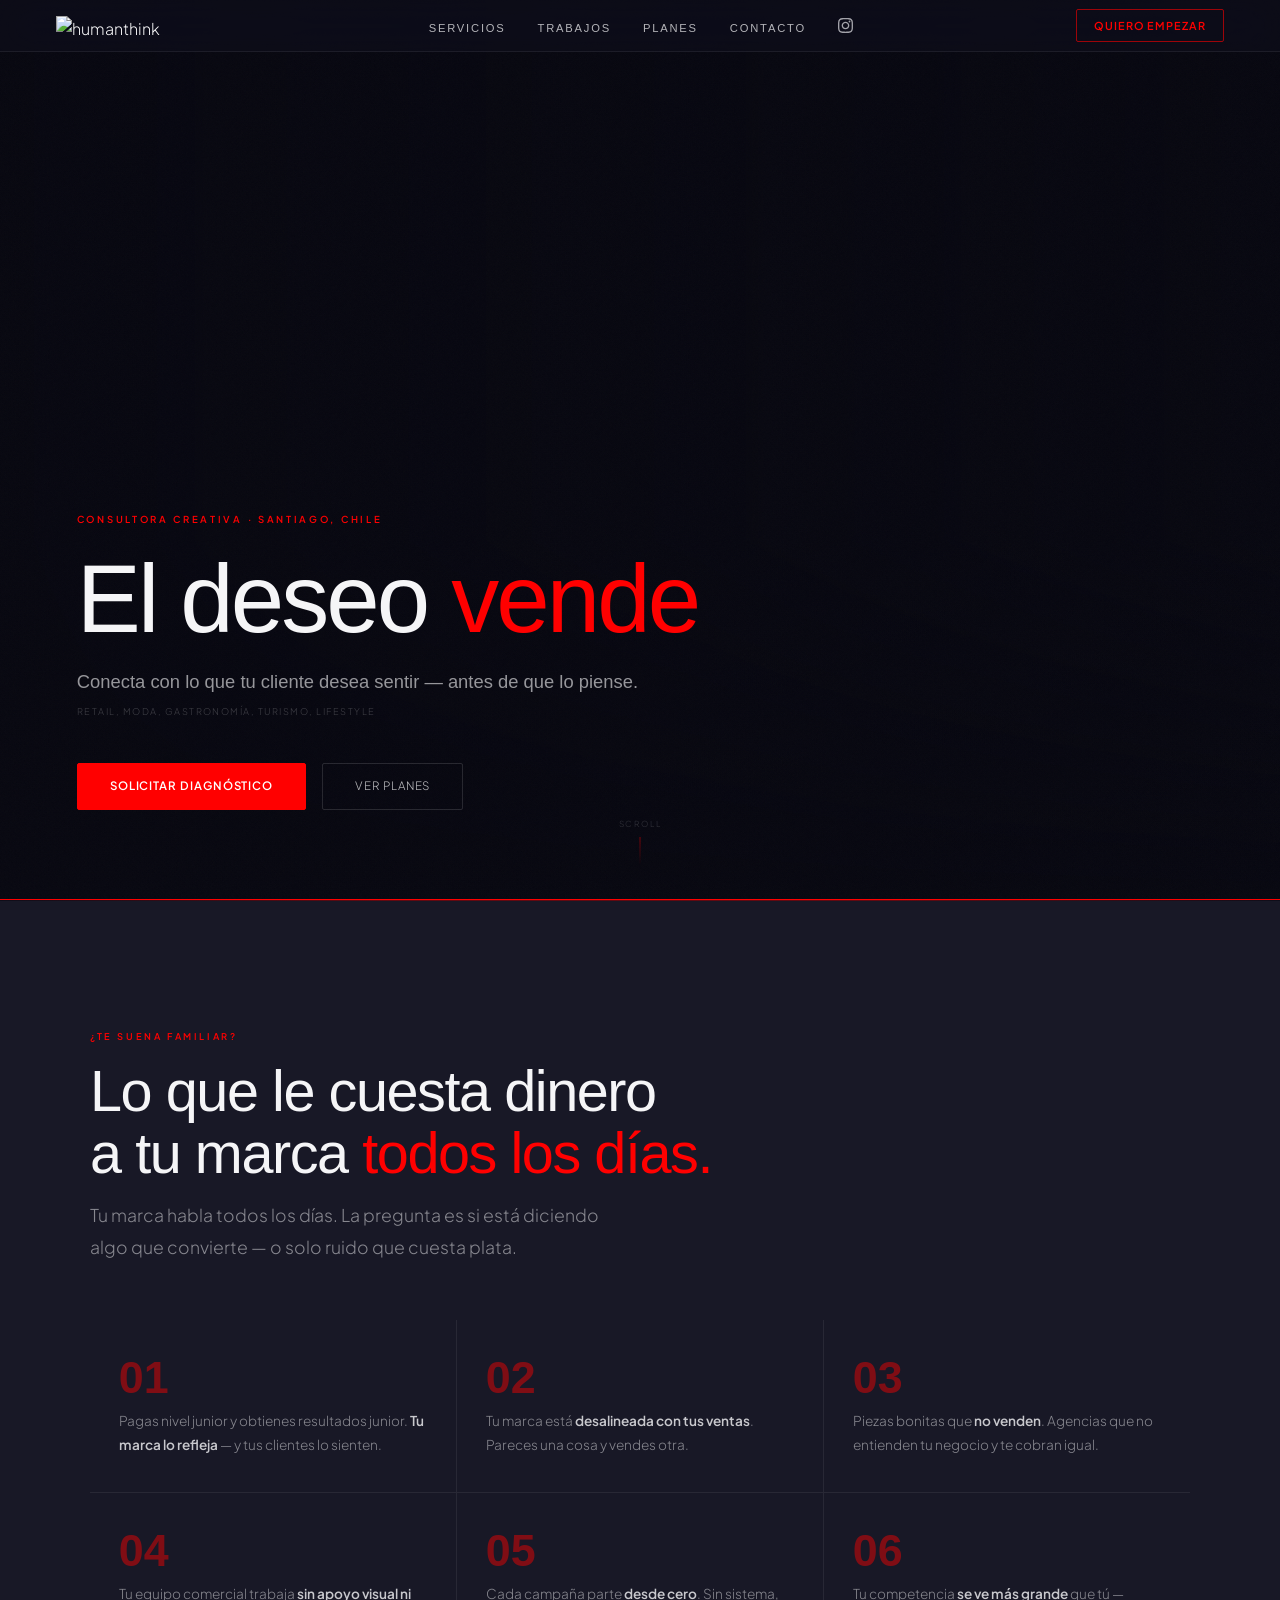
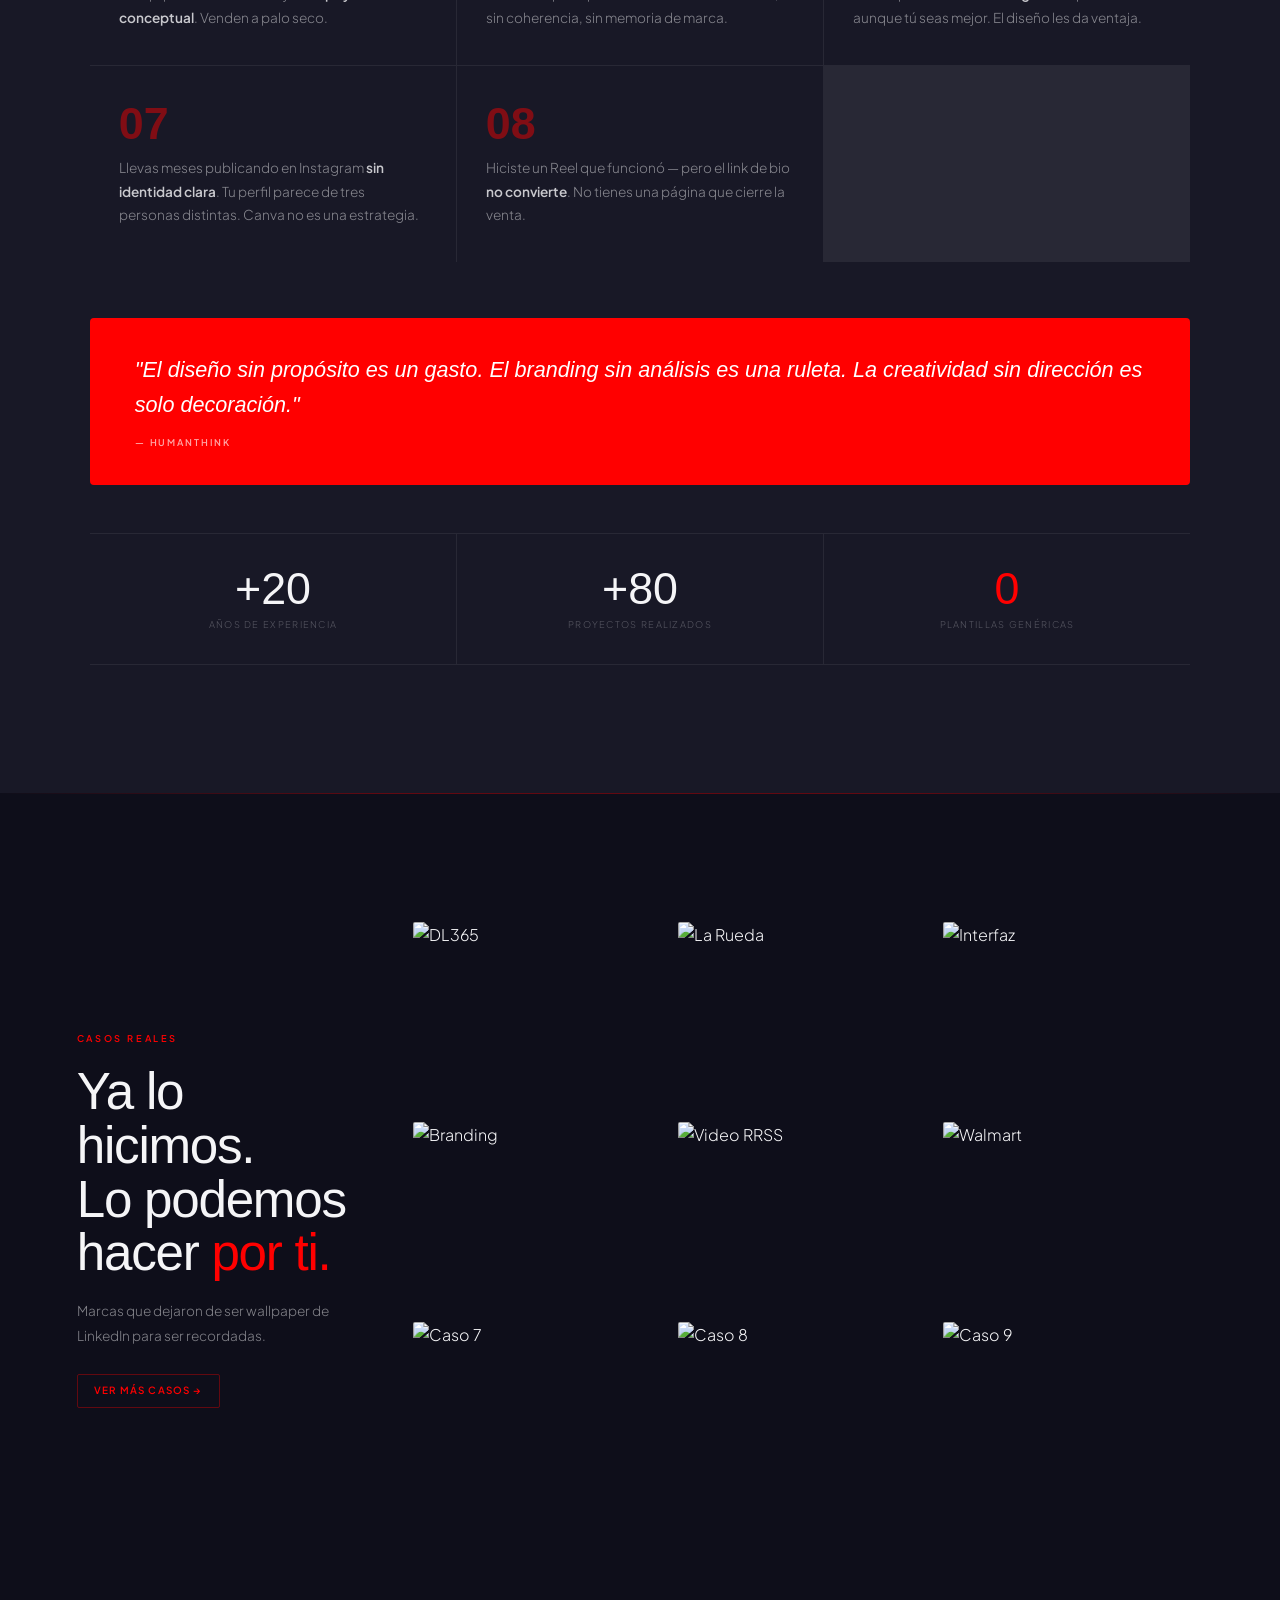
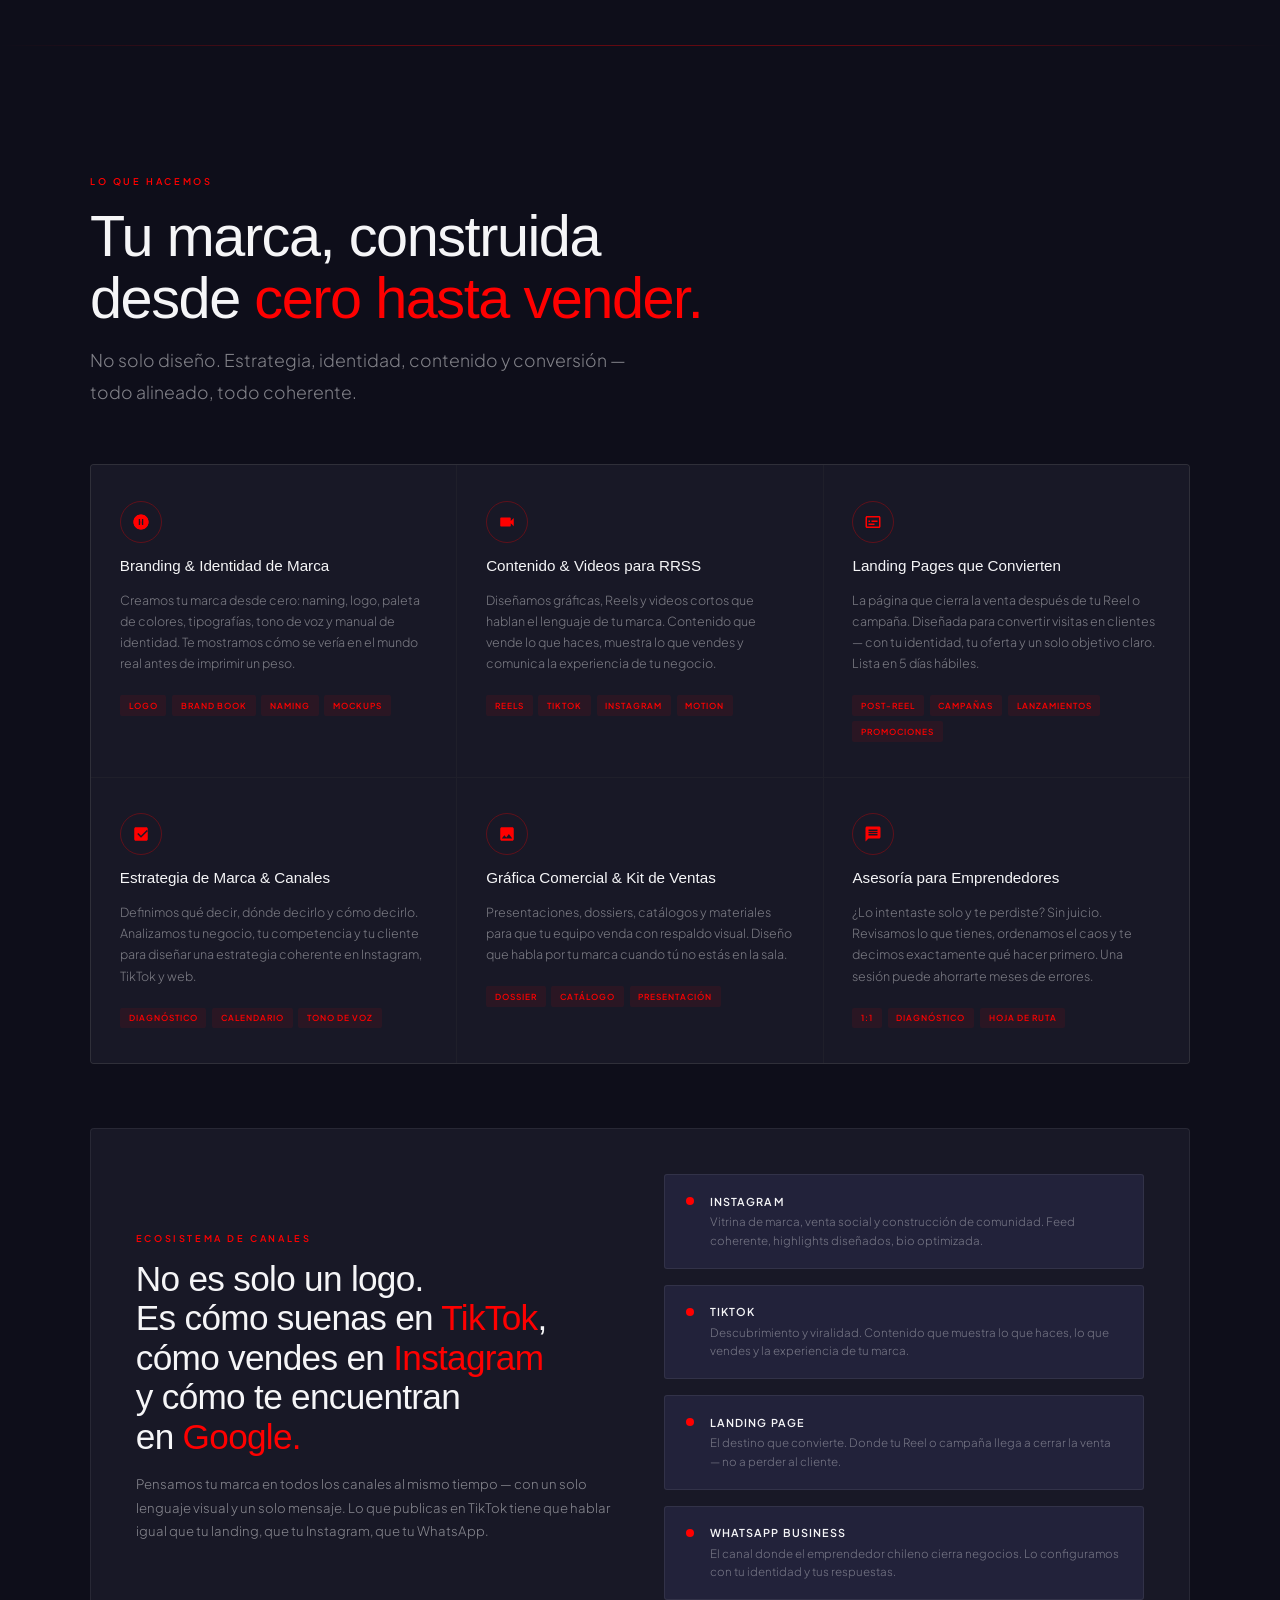
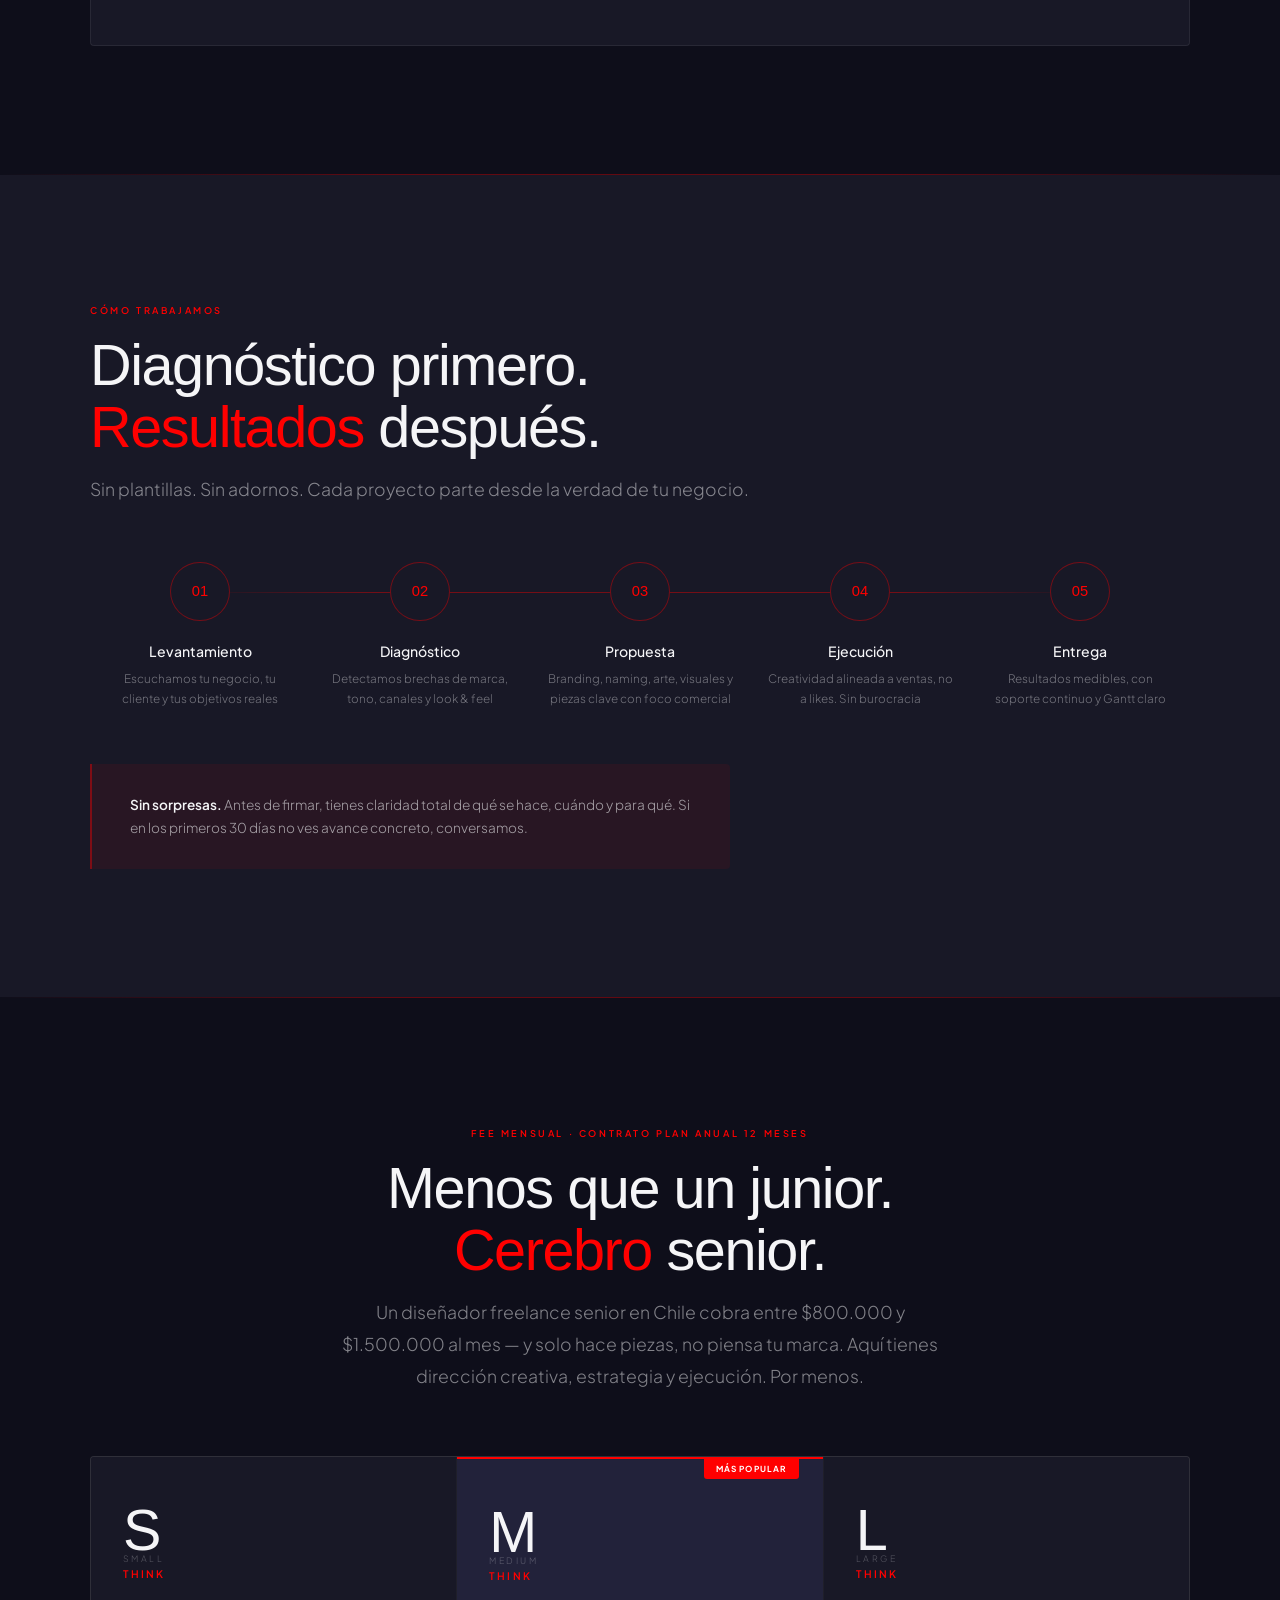
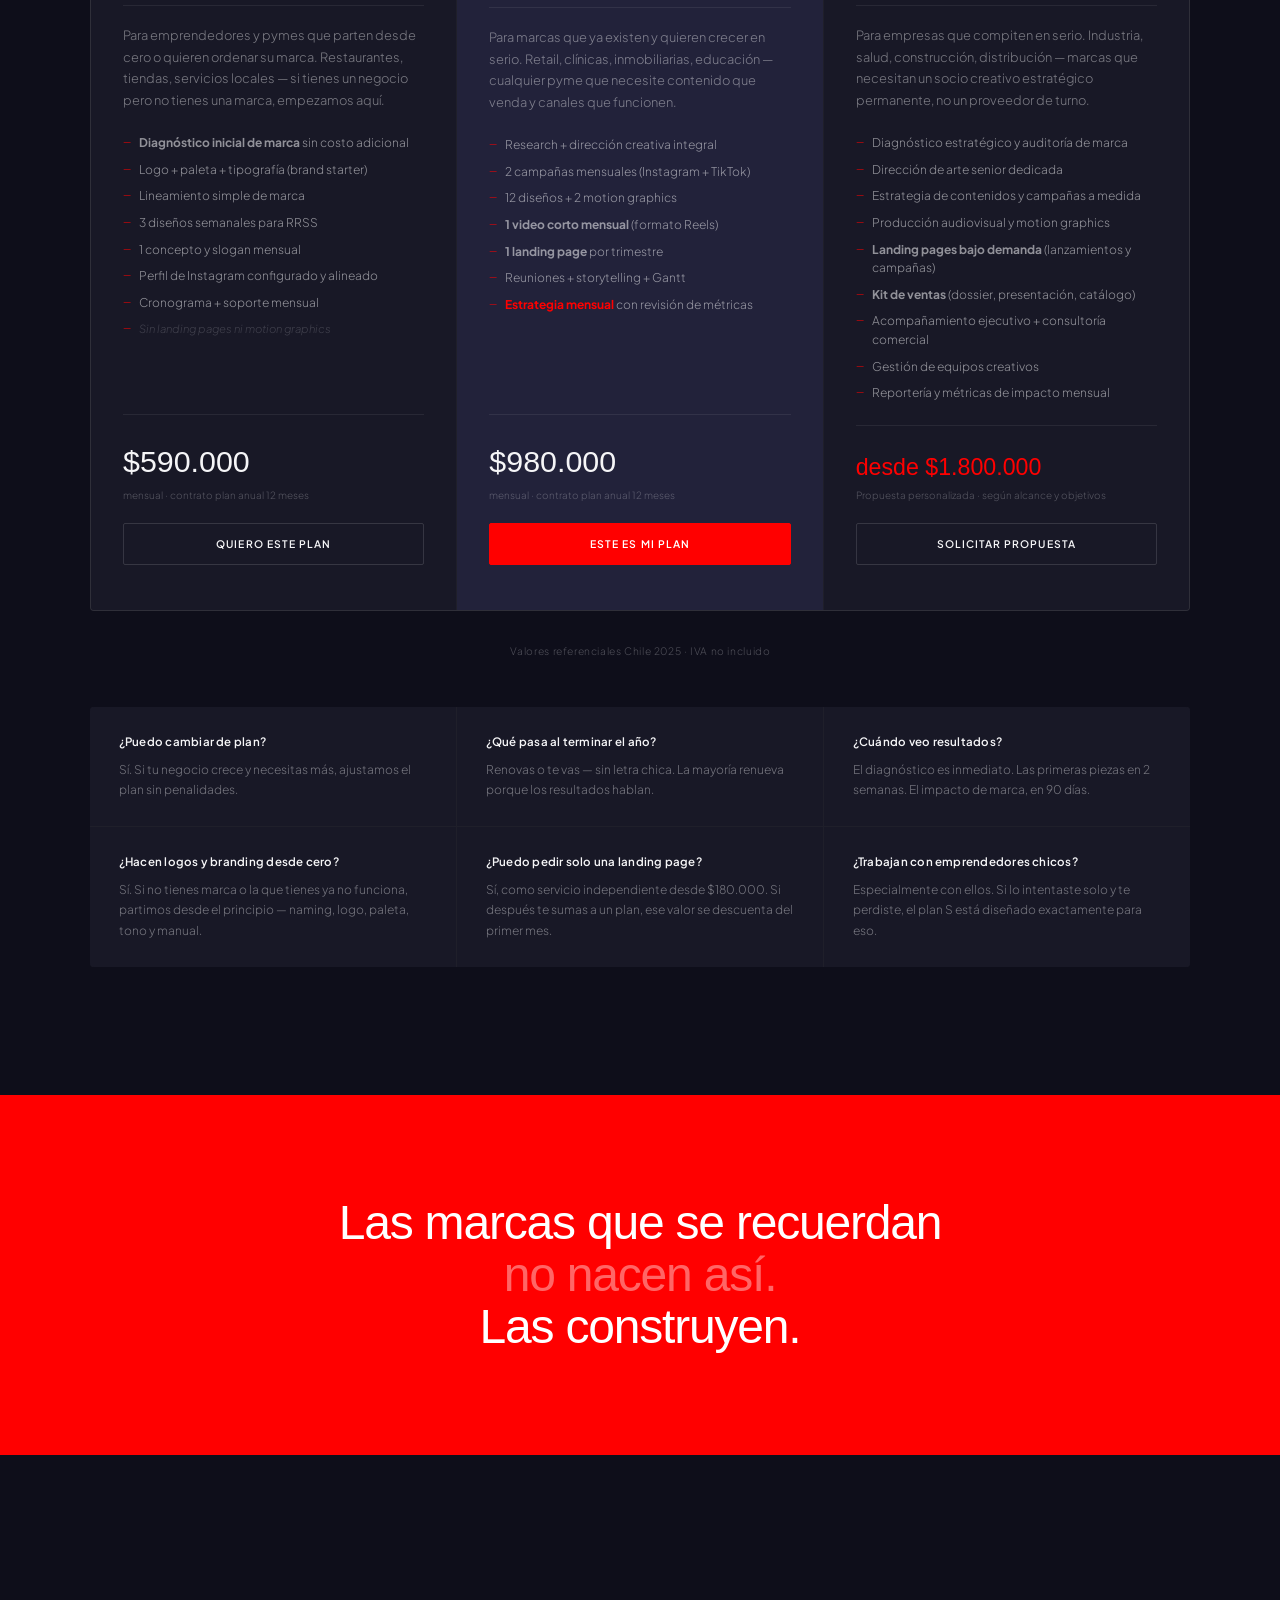
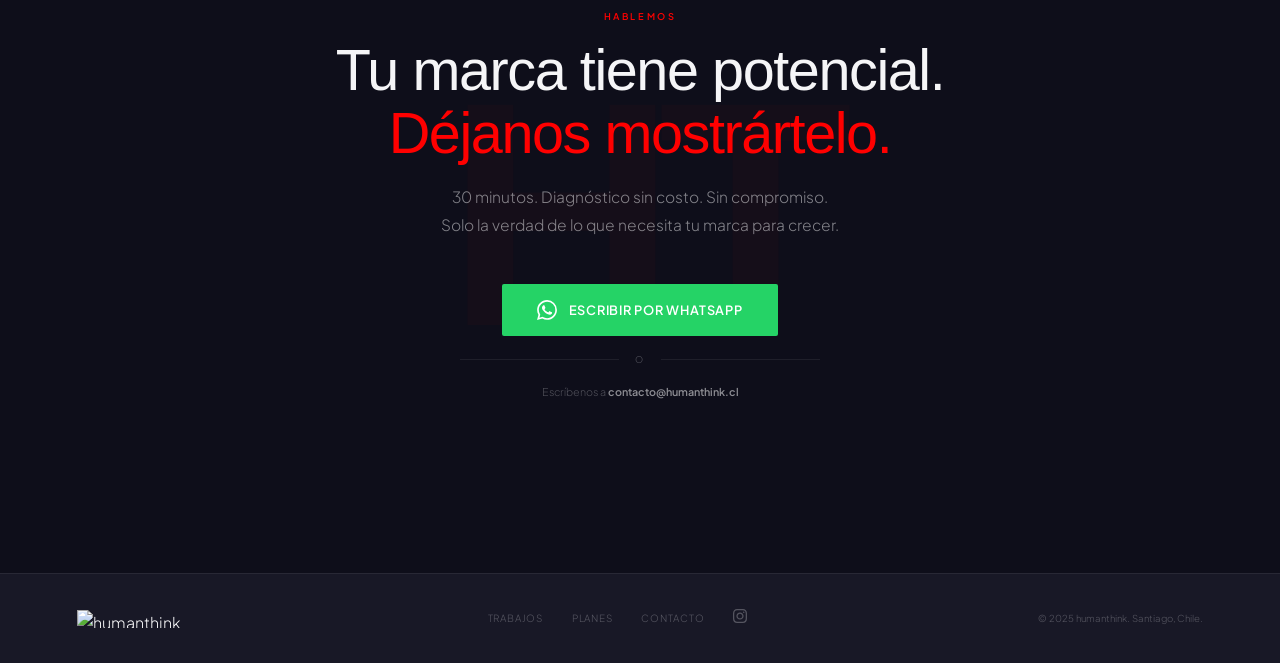
==== index.html @ 3b4bbeab "initial commit" ====
<!DOCTYPE html>
<html lang="es">
<head>
<meta charset="UTF-8">
<meta name="viewport" content="width=device-width, initial-scale=1.0">
<title>humanthink — Diseño Estratégico y Dirección de Arte Senior en Chile</title>
<meta name="description" content="humanthink es una consultora creativa con más de 20 años de experiencia. Branding estratégico, dirección de arte senior y comunicación visual para pymes en Chile.">
<meta name="robots" content="index, follow">
<meta property="og:type" content="website">
<meta property="og:title" content="humanthink — Diseño Estratégico. Dirección de Arte Senior.">
<link rel="preconnect" href="https://fonts.googleapis.com">
<link rel="preconnect" href="https://fonts.gstatic.com" crossorigin>
<link href="https://fonts.googleapis.com/css2?family=Plus+Jakarta+Sans:ital,wght@0,200;0,300;0,400;0,500;0,600;0,700;0,800;1,300;1,400&display=swap" rel="stylesheet">
<link rel="stylesheet" href="css/styles.css">
</head>
<body>

<!-- ══ NAV ══ -->
<nav id="nav">
  <a href="/">
    <img src="imagenes/logo-horizontal.png" alt="humanthink" class="nav-logo-horiz" width="150" height="20">
    <img src="imagenes/logo-block.png" alt="humanthink" class="nav-logo-block" width="64" height="32">
  </a>
  <ul class="nav-links">
    <li><a href="#servicios">servicios</a></li>
    <li><a href="#trabajos">trabajos</a></li>
    <li><a href="#planes">planes</a></li>
    <li><a href="#contacto">contacto</a></li>
    <li>
      <a href="https://www.instagram.com/humanthink.cl/" target="_blank" rel="noopener" class="nav-ig" aria-label="Instagram">
        <svg viewBox="0 0 24 24"><path d="M12 2.163c3.204 0 3.584.012 4.85.07 3.252.148 4.771 1.691 4.919 4.919.058 1.265.069 1.645.069 4.849 0 3.205-.012 3.584-.069 4.849-.149 3.225-1.664 4.771-4.919 4.919-1.266.058-1.644.07-4.85.07-3.204 0-3.584-.012-4.849-.07-3.26-.149-4.771-1.699-4.919-4.92-.058-1.265-.07-1.644-.07-4.849 0-3.204.013-3.583.07-4.849.149-3.227 1.664-4.771 4.919-4.919 1.266-.057 1.645-.069 4.849-.069zm0-2.163c-3.259 0-3.667.014-4.947.072-4.358.2-6.78 2.618-6.98 6.98-.059 1.281-.073 1.689-.073 4.948 0 3.259.014 3.668.072 4.948.2 4.358 2.618 6.78 6.98 6.98 1.281.058 1.689.072 4.948.072 3.259 0 3.668-.014 4.948-.072 4.354-.2 6.782-2.618 6.979-6.98.059-1.28.073-1.689.073-4.948 0-3.259-.014-3.667-.072-4.947-.196-4.354-2.617-6.78-6.979-6.98-1.281-.059-1.69-.073-4.949-.073zm0 5.838c-3.403 0-6.162 2.759-6.162 6.162s2.759 6.163 6.162 6.163 6.162-2.759 6.162-6.163c0-3.403-2.759-6.162-6.162-6.162zm0 10.162c-2.209 0-4-1.79-4-4 0-2.209 1.791-4 4-4s4 1.791 4 4c0 2.21-1.791 4-4 4zm6.406-11.845c-.796 0-1.441.645-1.441 1.44s.645 1.44 1.441 1.44c.795 0 1.439-.645 1.439-1.44s-.644-1.44-1.439-1.44z"/></svg>
      </a>
    </li>
  </ul>
  <a href="https://wa.me/56912345678?text=Hola%2C%20quiero%20un%20diagn%C3%B3stico%20gratuito%20para%20mi%20marca" target="_blank" rel="noopener" class="nav-cta">quiero empezar</a>
  <button class="nav-hamburger" id="navHamburger" aria-label="Abrir menú" aria-expanded="false">
    <span></span><span></span><span></span>
  </button>
</nav>

<!-- ══ DRAWER MOBILE ══ -->
<div class="nav-drawer" id="navDrawer" aria-hidden="true">
  <div class="nav-drawer-inner">
    <a href="#servicios" class="nav-drawer-link">servicios</a>
    <a href="#trabajos" class="nav-drawer-link">trabajos</a>
    <a href="#planes" class="nav-drawer-link">planes</a>
    <a href="#contacto" class="nav-drawer-link">contacto</a>
    <a href="https://www.instagram.com/humanthink.cl/" target="_blank" rel="noopener" class="nav-drawer-link">
      <svg viewBox="0 0 24 24"><path d="M12 2.163c3.204 0 3.584.012 4.85.07 3.252.148 4.771 1.691 4.919 4.919.058 1.265.069 1.645.069 4.849 0 3.205-.012 3.584-.069 4.849-.149 3.225-1.664 4.771-4.919 4.919-1.266.058-1.644.07-4.85.07-3.204 0-3.584-.012-4.849-.07-3.26-.149-4.771-1.699-4.919-4.92-.058-1.265-.07-1.644-.07-4.849 0-3.204.013-3.583.07-4.849.149-3.227 1.664-4.771 4.919-4.919 1.266-.057 1.645-.069 4.849-.069zm0-2.163c-3.259 0-3.667.014-4.947.072-4.358.2-6.78 2.618-6.98 6.98-.059 1.281-.073 1.689-.073 4.948 0 3.259.014 3.668.072 4.948.2 4.358 2.618 6.78 6.98 6.98 1.281.058 1.689.072 4.948.072 3.259 0 3.668-.014 4.948-.072 4.354-.2 6.782-2.618 6.979-6.98.059-1.28.073-1.689.073-4.948 0-3.259-.014-3.667-.072-4.947-.196-4.354-2.617-6.78-6.979-6.98-1.281-.059-1.69-.073-4.949-.073zm0 5.838c-3.403 0-6.162 2.759-6.162 6.162s2.759 6.163 6.162 6.163 6.162-2.759 6.162-6.163c0-3.403-2.759-6.162-6.162-6.162zm0 10.162c-2.209 0-4-1.79-4-4 0-2.209 1.791-4 4-4s4 1.791 4 4c0 2.21-1.791 4-4 4zm6.406-11.845c-.796 0-1.441.645-1.441 1.44s.645 1.44 1.441 1.44c.795 0 1.439-.645 1.439-1.44s-.644-1.44-1.439-1.44z"/></svg>
      Instagram
    </a>
    <a href="https://wa.me/56912345678?text=Hola%2C%20quiero%20un%20diagn%C3%B3stico%20gratuito%20para%20mi%20marca" target="_blank" rel="noopener" class="nav-drawer-cta">quiero empezar</a>
  </div>
</div>

<!-- ══ HERO ══ -->
<section class="hero" id="inicio">
  <div class="hero-video-wrap">
    <iframe src="https://player.vimeo.com/video/1177369177?h=4baf7d17e5&autoplay=1&muted=1&loop=1&background=1&autopause=0"
      allow="autoplay; fullscreen; picture-in-picture" allowfullscreen frameborder="0"
      referrerpolicy="strict-origin-when-cross-origin" title="humanthink showreel"></iframe>
  </div>
  <div class="hero-overlay"></div>
  <div class="hero-grain"></div>
  <div class="hero-content">
    <p class="hero-eyebrow">Consultora Creativa · Santiago, Chile</p>
    <div class="hero-slides" id="heroSlides">
      <div class="slide-fade-wrap" id="slideFadeWrap">
        <h1 class="slide-h1-fixed">
          <span id="slideConcepto">El deseo</span><em class="slide-vende"> vende</em>
        </h1>
        <p class="slide-sub" id="slideSub">Conecta con lo que tu cliente desea sentir — antes de que lo piense.</p>
        <p class="slide-ideal" id="slideIdeal">Retail, moda, gastronomía, turismo, lifestyle</p>
      </div>
    </div>
    <div class="hero-cta-wrap" id="heroCta">
      <a href="https://wa.me/56912345678?text=Hola%2C%20quiero%20un%20diagn%C3%B3stico%20gratuito%20para%20mi%20marca" target="_blank" rel="noopener" class="btn-primary">solicitar diagnóstico</a>
      <a href="#planes" class="btn-outline">ver planes</a>
    </div>
  </div>
  <div class="hero-scroll">scroll</div>
  <div class="hero-progress"><div class="hero-progress-bar" id="progressBar"></div></div>
</section>

<!-- ══ PROBLEMA ══ -->
<div class="divider"></div>
<section class="section-wrap problem-section" id="problema">
  <div class="section-inner">
    <span class="section-eyebrow reveal">¿te suena familiar?</span>
    <h2 class="section-h2 reveal">Lo que le cuesta dinero<br>a tu marca <em>todos los días.</em></h2>
    <p class="section-lead reveal">Tu marca habla todos los días. La pregunta es si está diciendo algo que convierte — o solo ruido que cuesta plata.</p>

    <div class="problems-grid">
      <div class="problem-item reveal">
        <div class="problem-num">01</div>
        <p class="problem-text">Pagas nivel junior y obtienes resultados junior. <strong>Tu marca lo refleja</strong> — y tus clientes lo sienten.</p>
      </div>
      <div class="problem-item reveal">
        <div class="problem-num">02</div>
        <p class="problem-text">Tu marca está <strong>desalineada con tus ventas</strong>. Pareces una cosa y vendes otra.</p>
      </div>
      <div class="problem-item reveal">
        <div class="problem-num">03</div>
        <p class="problem-text">Piezas bonitas que <strong>no venden</strong>. Agencias que no entienden tu negocio y te cobran igual.</p>
      </div>
      <div class="problem-item reveal">
        <div class="problem-num">04</div>
        <p class="problem-text">Tu equipo comercial trabaja <strong>sin apoyo visual ni conceptual</strong>. Venden a palo seco.</p>
      </div>
      <div class="problem-item reveal">
        <div class="problem-num">05</div>
        <p class="problem-text">Cada campaña parte <strong>desde cero</strong>. Sin sistema, sin coherencia, sin memoria de marca.</p>
      </div>
      <div class="problem-item reveal">
        <div class="problem-num">06</div>
        <p class="problem-text">Tu competencia <strong>se ve más grande</strong> que tú — aunque tú seas mejor. El diseño les da ventaja.</p>
      </div>
      <div class="problem-item reveal">
        <div class="problem-num">07</div>
        <p class="problem-text">Llevas meses publicando en Instagram <strong>sin identidad clara</strong>. Tu perfil parece de tres personas distintas. Canva no es una estrategia.</p>
      </div>
      <div class="problem-item reveal">
        <div class="problem-num">08</div>
        <p class="problem-text">Hiciste un Reel que funcionó — pero el link de bio <strong>no convierte</strong>. No tienes una página que cierre la venta.</p>
      </div>
    </div>

    <blockquote class="problem-quote reveal">
      <p>"El diseño sin propósito es un gasto. El branding sin análisis es una ruleta. La creatividad sin dirección es solo decoración."</p>
      <cite>— humanthink</cite>
    </blockquote>

    <div class="social-proof reveal">
      <div class="social-proof-item">
        <div class="proof-num">+20</div>
        <div class="proof-label">años de experiencia</div>
      </div>
      <div class="social-proof-item">
        <div class="proof-num">+80</div>
        <div class="proof-label">proyectos realizados</div>
      </div>
      <div class="social-proof-item">
        <div class="proof-num accent">0</div>
        <div class="proof-label">plantillas genéricas</div>
      </div>
    </div>
  </div>
</section>

<!-- ══ PORTFOLIO ══ -->
<div class="divider"></div>
<section class="portfolio-section" id="trabajos">
  <div class="portfolio-inner">
    <div class="portfolio-text">
      <span class="section-eyebrow reveal">casos reales</span>
      <h2 class="section-h2 reveal">Ya lo hicimos.<br>Lo podemos<br>hacer <em>por ti.</em></h2>
      <p class="section-lead reveal">Marcas que dejaron de ser wallpaper de LinkedIn para ser recordadas.</p>
      <a href="#contacto" class="portfolio-more reveal">ver más casos &rarr;</a>
    </div>
    <div class="portfolio-grid reveal">
      <div class="portfolio-item" onclick="openCarousel('dl365')">
        <img src="imagenes/portfolio-dl365.png" alt="DL365" loading="lazy">
        <div class="portfolio-item-overlay"><span class="portfolio-item-label">DL365</span></div>
        <div class="play-badge"><svg viewBox="0 0 24 24"><path d="M8 5v14l11-7z"/></svg></div>
      </div>
      <div class="portfolio-item" onclick="openCarousel('rueda')">
        <img src="imagenes/portfolio-rueda.png" alt="La Rueda" loading="lazy">
        <div class="portfolio-item-overlay"><span class="portfolio-item-label">La Rueda</span></div>
        <div class="play-badge"><svg viewBox="0 0 24 24"><path d="M8 5v14l11-7z"/></svg></div>
      </div>
      <div class="portfolio-item" onclick="openCarousel('interfaz')">
        <img src="imagenes/portfolio-interfaz.png" alt="Interfaz" loading="lazy">
        <div class="portfolio-item-overlay"><span class="portfolio-item-label">Interfaz</span></div>
        <div class="play-badge"><svg viewBox="0 0 24 24"><path d="M8 5v14l11-7z"/></svg></div>
      </div>
      <div class="portfolio-item" onclick="openCarousel('dossier')">
        <img src="imagenes/portfolio-dossier.png" alt="Branding" loading="lazy">
        <div class="portfolio-item-overlay"><span class="portfolio-item-label">Branding</span></div>
        <div class="play-badge"><svg viewBox="0 0 24 24"><path d="M8 5v14l11-7z"/></svg></div>
      </div>
      <div class="portfolio-item" onclick="openVideoModal('https://player.vimeo.com/video/657041932?autoplay=1')">
        <img src="imagenes/portfolio-videorrss.png" alt="Video RRSS" loading="lazy">
        <div class="portfolio-item-overlay"><span class="portfolio-item-label">Video RRSS</span></div>
        <div class="play-badge"><svg viewBox="0 0 24 24"><path d="M8 5v14l11-7z"/></svg></div>
      </div>
      <div class="portfolio-item" onclick="openVideoModal('https://player.vimeo.com/video/674895817?autoplay=1')">
        <img src="imagenes/portfolio-walmart.png" alt="Walmart" loading="lazy">
        <div class="portfolio-item-overlay"><span class="portfolio-item-label">Walmart</span></div>
        <div class="play-badge"><svg viewBox="0 0 24 24"><path d="M8 5v14l11-7z"/></svg></div>
      </div>
      <div class="portfolio-item" onclick="openCarousel('caso7')">
        <img src="imagenes/portfolio-caso7.png" alt="Caso 7" loading="lazy">
        <div class="portfolio-item-overlay"><span class="portfolio-item-label">Caso 7</span></div>
        <div class="play-badge"><svg viewBox="0 0 24 24"><path d="M8 5v14l11-7z"/></svg></div>
      </div>
      <div class="portfolio-item" onclick="openCarousel('caso8')">
        <img src="imagenes/portfolio-caso8.png" alt="Caso 8" loading="lazy">
        <div class="portfolio-item-overlay"><span class="portfolio-item-label">Caso 8</span></div>
        <div class="play-badge"><svg viewBox="0 0 24 24"><path d="M8 5v14l11-7z"/></svg></div>
      </div>
      <div class="portfolio-item" onclick="openCarousel('caso9')">
        <img src="imagenes/portfolio-caso9.png" alt="Caso 9" loading="lazy">
        <div class="portfolio-item-overlay"><span class="portfolio-item-label">Caso 9</span></div>
        <div class="play-badge"><svg viewBox="0 0 24 24"><path d="M8 5v14l11-7z"/></svg></div>
      </div>
    </div>
  </div>
</section>

<!-- MODAL VIDEO -->
<div class="modal-overlay" id="videoModal" onclick="closeVideoModal(event)">
  <button class="modal-close" onclick="closeVideoModalDirect()">✕ cerrar</button>
  <div class="modal-video-box">
    <iframe id="modalVideoIframe" src="" allow="autoplay; fullscreen" allowfullscreen></iframe>
  </div>
</div>

<!-- MODAL CARRUSEL -->
<div class="modal-overlay" id="carouselModal" onclick="closeCarouselModal(event)">
  <button class="modal-close" onclick="closeCarouselModalDirect()">✕ cerrar</button>
  <div class="modal-carousel-box">
    <div class="carousel-track" id="carouselTrack"></div>
    <div class="carousel-nav">
      <button class="carousel-btn" onclick="carouselPrev()">&#8592;</button>
      <div class="carousel-dots" id="carouselDots"></div>
      <button class="carousel-btn" onclick="carouselNext()">&#8594;</button>
    </div>
  </div>
</div>

<!-- ══ SERVICIOS ══ -->
<div class="divider"></div>
<section class="servicios-section" id="servicios">
  <div class="servicios-inner">
    <span class="section-eyebrow reveal">lo que hacemos</span>
    <h2 class="section-h2 reveal">Tu marca, construida<br>desde <em>cero hasta vender.</em></h2>
    <p class="section-lead reveal">No solo diseño. Estrategia, identidad, contenido y conversión — todo alineado, todo coherente.</p>

    <div class="servicios-grid">

      <!-- BRANDING -->
      <div class="servicio-card reveal">
        <div class="servicio-icon">
          <svg viewBox="0 0 24 24"><path d="M12 2C6.48 2 2 6.48 2 12s4.48 10 10 10 10-4.48 10-10S17.52 2 12 2zm-1 14H9V8h2v8zm4 0h-2V8h2v8z"/><path d="M12 2C6.48 2 2 6.48 2 12s4.48 10 10 10 10-4.48 10-10S17.52 2 12 2zm0 18c-4.41 0-8-3.59-8-8s3.59-8 8-8 8 3.59 8 8-3.59 8-8 8zm-1-14h2v6l-2-2V6zm0 8h2v2h-2z"/></svg>
        </div>
        <p class="servicio-title">Branding & Identidad de Marca</p>
        <p class="servicio-desc">Creamos tu marca desde cero: naming, logo, paleta de colores, tipografías, tono de voz y manual de identidad. Te mostramos cómo se vería en el mundo real antes de imprimir un peso.</p>
        <div class="servicio-tags">
          <span class="servicio-tag">Logo</span>
          <span class="servicio-tag">Brand Book</span>
          <span class="servicio-tag">Naming</span>
          <span class="servicio-tag">Mockups</span>
        </div>
      </div>

      <!-- CONTENIDO -->
      <div class="servicio-card reveal">
        <div class="servicio-icon">
          <svg viewBox="0 0 24 24"><path d="M17 10.5V7c0-.55-.45-1-1-1H4c-.55 0-1 .45-1 1v10c0 .55.45 1 1 1h12c.55 0 1-.45 1-1v-3.5l4 4v-11l-4 4z"/></svg>
        </div>
        <p class="servicio-title">Contenido & Videos para RRSS</p>
        <p class="servicio-desc">Diseñamos gráficas, Reels y videos cortos que hablan el lenguaje de tu marca. Contenido que vende lo que haces, muestra lo que vendes y comunica la experiencia de tu negocio.</p>
        <div class="servicio-tags">
          <span class="servicio-tag">Reels</span>
          <span class="servicio-tag">TikTok</span>
          <span class="servicio-tag">Instagram</span>
          <span class="servicio-tag">Motion</span>
        </div>
      </div>

      <!-- LANDING PAGE -->
      <div class="servicio-card reveal">
        <div class="servicio-icon">
          <svg viewBox="0 0 24 24"><path d="M20 4H4c-1.1 0-2 .9-2 2v12c0 1.1.9 2 2 2h16c1.1 0 2-.9 2-2V6c0-1.1-.9-2-2-2zm0 14H4V6h16v12zM6 10h2v2H6zm0 4h8v2H6zm4-4h8v2h-8z"/></svg>
        </div>
        <p class="servicio-title">Landing Pages que Convierten</p>
        <p class="servicio-desc">La página que cierra la venta después de tu Reel o campaña. Diseñada para convertir visitas en clientes — con tu identidad, tu oferta y un solo objetivo claro. Lista en 5 días hábiles.</p>
        <div class="servicio-tags">
          <span class="servicio-tag">Post-Reel</span>
          <span class="servicio-tag">Campañas</span>
          <span class="servicio-tag">Lanzamientos</span>
          <span class="servicio-tag">Promociones</span>
        </div>
      </div>

      <!-- ESTRATEGIA -->
      <div class="servicio-card reveal">
        <div class="servicio-icon">
          <svg viewBox="0 0 24 24"><path d="M19 3H5c-1.1 0-2 .9-2 2v14c0 1.1.9 2 2 2h14c1.1 0 2-.9 2-2V5c0-1.1-.9-2-2-2zm-7 14l-5-5 1.41-1.41L12 14.17l7.59-7.59L21 8l-9 9z"/></svg>
        </div>
        <p class="servicio-title">Estrategia de Marca & Canales</p>
        <p class="servicio-desc">Definimos qué decir, dónde decirlo y cómo decirlo. Analizamos tu negocio, tu competencia y tu cliente para diseñar una estrategia coherente en Instagram, TikTok y web.</p>
        <div class="servicio-tags">
          <span class="servicio-tag">Diagnóstico</span>
          <span class="servicio-tag">Calendario</span>
          <span class="servicio-tag">Tono de voz</span>
        </div>
      </div>

      <!-- GRÁFICA COMERCIAL -->
      <div class="servicio-card reveal">
        <div class="servicio-icon">
          <svg viewBox="0 0 24 24"><path d="M21 19V5c0-1.1-.9-2-2-2H5c-1.1 0-2 .9-2 2v14c0 1.1.9 2 2 2h14c1.1 0 2-.9 2-2zM8.5 13.5l2.5 3.01L14.5 12l4.5 6H5l3.5-4.5z"/></svg>
        </div>
        <p class="servicio-title">Gráfica Comercial & Kit de Ventas</p>
        <p class="servicio-desc">Presentaciones, dossiers, catálogos y materiales para que tu equipo venda con respaldo visual. Diseño que habla por tu marca cuando tú no estás en la sala.</p>
        <div class="servicio-tags">
          <span class="servicio-tag">Dossier</span>
          <span class="servicio-tag">Catálogo</span>
          <span class="servicio-tag">Presentación</span>
        </div>
      </div>

      <!-- ASESORÍA -->
      <div class="servicio-card reveal">
        <div class="servicio-icon">
          <svg viewBox="0 0 24 24"><path d="M20 2H4c-1.1 0-2 .9-2 2v18l4-4h14c1.1 0 2-.9 2-2V4c0-1.1-.9-2-2-2zm-2 12H6v-2h12v2zm0-3H6V9h12v2zm0-3H6V6h12v2z"/></svg>
        </div>
        <p class="servicio-title">Asesoría para Emprendedores</p>
        <p class="servicio-desc">¿Lo intentaste solo y te perdiste? Sin juicio. Revisamos lo que tienes, ordenamos el caos y te decimos exactamente qué hacer primero. Una sesión puede ahorrarte meses de errores.</p>
        <div class="servicio-tags">
          <span class="servicio-tag">1:1</span>
          <span class="servicio-tag">Diagnóstico</span>
          <span class="servicio-tag">Hoja de ruta</span>
        </div>
      </div>

    </div>

    <!-- Bloque canales integrados -->
    <div class="canales-block reveal">
      <div class="canales-text">
        <span class="section-eyebrow">ecosistema de canales</span>
        <h3>No es solo un logo.<br>Es cómo suenas en <em>TikTok</em>,<br>cómo vendes en <em>Instagram</em><br>y cómo te encuentran<br>en <em>Google.</em></h3>
        <p>Pensamos tu marca en todos los canales al mismo tiempo — con un solo lenguaje visual y un solo mensaje. Lo que publicas en TikTok tiene que hablar igual que tu landing, que tu Instagram, que tu WhatsApp.</p>
      </div>
      <div class="canales-list">
        <div class="canal-item">
          <div class="canal-dot"></div>
          <div>
            <p class="canal-name">Instagram</p>
            <p class="canal-desc">Vitrina de marca, venta social y construcción de comunidad. Feed coherente, highlights diseñados, bio optimizada.</p>
          </div>
        </div>
        <div class="canal-item">
          <div class="canal-dot"></div>
          <div>
            <p class="canal-name">TikTok</p>
            <p class="canal-desc">Descubrimiento y viralidad. Contenido que muestra lo que haces, lo que vendes y la experiencia de tu marca.</p>
          </div>
        </div>
        <div class="canal-item">
          <div class="canal-dot"></div>
          <div>
            <p class="canal-name">Landing Page</p>
            <p class="canal-desc">El destino que convierte. Donde tu Reel o campaña llega a cerrar la venta — no a perder al cliente.</p>
          </div>
        </div>
        <div class="canal-item">
          <div class="canal-dot"></div>
          <div>
            <p class="canal-name">WhatsApp Business</p>
            <p class="canal-desc">El canal donde el emprendedor chileno cierra negocios. Lo configuramos con tu identidad y tus respuestas.</p>
          </div>
        </div>
      </div>
    </div>

  </div>
</section>

<!-- ══ CÓMO TRABAJAMOS ══ -->
<div class="divider"></div>
<section class="how-section" id="como">
  <div class="how-inner">
    <span class="section-eyebrow reveal">cómo trabajamos</span>
    <h2 class="section-h2 reveal">Diagnóstico primero.<br><em>Resultados</em> después.</h2>
    <p class="section-lead reveal" style="max-width:100%">Sin plantillas. Sin adornos. Cada proyecto parte desde la verdad de tu negocio.</p>
    <div class="how-steps">
      <div class="how-step reveal">
        <div class="how-step-num">01</div>
        <p class="how-step-title">Levantamiento</p>
        <p class="how-step-desc">Escuchamos tu negocio, tu cliente y tus objetivos reales</p>
      </div>
      <div class="how-step reveal">
        <div class="how-step-num">02</div>
        <p class="how-step-title">Diagnóstico</p>
        <p class="how-step-desc">Detectamos brechas de marca, tono, canales y look &amp; feel</p>
      </div>
      <div class="how-step reveal">
        <div class="how-step-num">03</div>
        <p class="how-step-title">Propuesta</p>
        <p class="how-step-desc">Branding, naming, arte, visuales y piezas clave con foco comercial</p>
      </div>
      <div class="how-step reveal">
        <div class="how-step-num">04</div>
        <p class="how-step-title">Ejecución</p>
        <p class="how-step-desc">Creatividad alineada a ventas, no a likes. Sin burocracia</p>
      </div>
      <div class="how-step reveal">
        <div class="how-step-num">05</div>
        <p class="how-step-title">Entrega</p>
        <p class="how-step-desc">Resultados medibles, con soporte continuo y Gantt claro</p>
      </div>
    </div>
    <div class="guarantee-block reveal">
      <p><strong>Sin sorpresas.</strong> Antes de firmar, tienes claridad total de qué se hace, cuándo y para qué. Si en los primeros 30 días no ves avance concreto, conversamos.</p>
    </div>
  </div>
</section>

<!-- ══ PLANES ══ -->
<div class="divider"></div>
<section class="plans-section" id="planes">
  <div class="plans-inner">
    <div class="plans-header">
      <span class="section-eyebrow reveal">fee mensual · contrato plan anual 12 meses</span>
      <h2 class="section-h2 reveal">Menos que un junior.<br><em>Cerebro</em> senior.</h2>
      <p class="section-lead reveal">Un diseñador freelance senior en Chile cobra entre $800.000 y $1.500.000 al mes — y solo hace piezas, no piensa tu marca. Aquí tienes dirección creativa, estrategia y ejecución. Por menos.</p>
    </div>

    <div class="plans-grid">
      <!-- PLAN S -->
      <article class="plan-card reveal">
        <div>
          <div class="plan-letter">S</div>
          <div class="plan-name">small <strong>think</strong></div>
        </div>
        <p class="plan-desc">Para emprendedores y pymes que parten desde cero o quieren ordenar su marca. Restaurantes, tiendas, servicios locales — si tienes un negocio pero no tienes una marca, empezamos aquí.</p>
        <ul class="plan-features">
          <li><strong>Diagnóstico inicial de marca</strong> sin costo adicional</li>
          <li>Logo + paleta + tipografía (brand starter)</li>
          <li>Lineamiento simple de marca</li>
          <li>3 diseños semanales para RRSS</li>
          <li>1 concepto y slogan mensual</li>
          <li>Perfil de Instagram configurado y alineado</li>
          <li>Cronograma + soporte mensual</li>
          <li class="dim">Sin landing pages ni motion graphics</li>
        </ul>
        <div class="plan-price">
          <span class="plan-amount">$590.000</span>
          <span class="plan-period">mensual · contrato plan anual 12 meses</span>
          <a href="https://wa.me/56912345678?text=Hola%2C%20me%20interesa%20el%20plan%20S%20de%20humanthink" target="_blank" rel="noopener" class="plan-btn">quiero este plan</a>
        </div>
      </article>

      <!-- PLAN M -->
      <article class="plan-card featured reveal">
        <div>
          <div class="plan-letter">M</div>
          <div class="plan-name">medium <strong>think</strong></div>
        </div>
        <p class="plan-desc">Para marcas que ya existen y quieren crecer en serio. Retail, clínicas, inmobiliarias, educación — cualquier pyme que necesite contenido que venda y canales que funcionen.</p>
        <ul class="plan-features">
          <li>Research + dirección creativa integral</li>
          <li>2 campañas mensuales (Instagram + TikTok)</li>
          <li>12 diseños + 2 motion graphics</li>
          <li><strong>1 video corto mensual</strong> (formato Reels)</li>
          <li><strong>1 landing page</strong> por trimestre</li>
          <li>Reuniones + storytelling + Gantt</li>
          <li class="highlight"><strong>Estrategia mensual</strong> con revisión de métricas</li>
        </ul>
        <div class="plan-price">
          <span class="plan-amount">$980.000</span>
          <span class="plan-period">mensual · contrato plan anual 12 meses</span>
          <a href="https://wa.me/56912345678?text=Hola%2C%20me%20interesa%20el%20plan%20M%20de%20humanthink" target="_blank" rel="noopener" class="plan-btn">este es mi plan</a>
        </div>
      </article>

      <!-- PLAN L -->
      <article class="plan-card reveal">
        <div>
          <div class="plan-letter">L</div>
          <div class="plan-name">large <strong>think</strong></div>
        </div>
        <p class="plan-desc">Para empresas que compiten en serio. Industria, salud, construcción, distribución — marcas que necesitan un socio creativo estratégico permanente, no un proveedor de turno.</p>
        <ul class="plan-features">
          <li>Diagnóstico estratégico y auditoría de marca</li>
          <li>Dirección de arte senior dedicada</li>
          <li>Estrategia de contenidos y campañas a medida</li>
          <li>Producción audiovisual y motion graphics</li>
          <li><strong>Landing pages bajo demanda</strong> (lanzamientos y campañas)</li>
          <li><strong>Kit de ventas</strong> (dossier, presentación, catálogo)</li>
          <li>Acompañamiento ejecutivo + consultoría comercial</li>
          <li>Gestión de equipos creativos</li>
          <li>Reportería y métricas de impacto mensual</li>
        </ul>
        <div class="plan-price">
          <span class="plan-amount quote">desde $1.800.000</span>
          <span class="plan-period">Propuesta personalizada · según alcance y objetivos</span>
          <a href="https://wa.me/56912345678?text=Hola%2C%20me%20interesa%20el%20plan%20L%20de%20humanthink" target="_blank" rel="noopener" class="plan-btn">solicitar propuesta</a>
        </div>
      </article>
    </div>

    <p class="plans-note reveal">Valores referenciales Chile 2025 · IVA no incluido</p>

    <!-- FAQ -->
    <div class="faq-grid reveal">
      <div class="faq-item">
        <p class="faq-q">¿Puedo cambiar de plan?</p>
        <p class="faq-a">Sí. Si tu negocio crece y necesitas más, ajustamos el plan sin penalidades.</p>
      </div>
      <div class="faq-item">
        <p class="faq-q">¿Qué pasa al terminar el año?</p>
        <p class="faq-a">Renovas o te vas — sin letra chica. La mayoría renueva porque los resultados hablan.</p>
      </div>
      <div class="faq-item">
        <p class="faq-q">¿Cuándo veo resultados?</p>
        <p class="faq-a">El diagnóstico es inmediato. Las primeras piezas en 2 semanas. El impacto de marca, en 90 días.</p>
      </div>
      <div class="faq-item">
        <p class="faq-q">¿Hacen logos y branding desde cero?</p>
        <p class="faq-a">Sí. Si no tienes marca o la que tienes ya no funciona, partimos desde el principio — naming, logo, paleta, tono y manual.</p>
      </div>
      <div class="faq-item">
        <p class="faq-q">¿Puedo pedir solo una landing page?</p>
        <p class="faq-a">Sí, como servicio independiente desde $180.000. Si después te sumas a un plan, ese valor se descuenta del primer mes.</p>
      </div>
      <div class="faq-item">
        <p class="faq-q">¿Trabajan con emprendedores chicos?</p>
        <p class="faq-a">Especialmente con ellos. Si lo intentaste solo y te perdiste, el plan S está diseñado exactamente para eso.</p>
      </div>
    </div>

  </div>
</section>

<!-- ══ WHY ══ -->
<section class="why-section">
  <div class="why-inner">
    <h2 class="section-h2 reveal">Las marcas que se recuerdan<br><em>no nacen así.</em><br>Las construyen.</h2>
  </div>
</section>

<!-- ══ CTA FINAL ══ -->
<section class="cta-section" id="contacto">
  <div class="cta-bg-text">HT</div>
  <div class="cta-content">
    <span class="section-eyebrow reveal">hablemos</span>
    <h2 class="section-h2 reveal">Tu marca tiene potencial.<br><em>Déjanos mostrártelo.</em></h2>
    <p class="cta-desc reveal">30 minutos. Diagnóstico sin costo. Sin compromiso.<br>Solo la verdad de lo que necesita tu marca para crecer.</p>
    <div class="cta-wa-wrap reveal">
      <a href="https://wa.me/56912345678?text=Hola%2C%20quiero%20un%20diagn%C3%B3stico%20gratuito%20para%20mi%20marca" target="_blank" rel="noopener" class="btn-whatsapp">
        <svg viewBox="0 0 24 24"><path d="M17.472 14.382c-.297-.149-1.758-.867-2.03-.967-.273-.099-.471-.148-.67.15-.197.297-.767.966-.94 1.164-.173.199-.347.223-.644.075-.297-.15-1.255-.463-2.39-1.475-.883-.788-1.48-1.761-1.653-2.059-.173-.297-.018-.458.13-.606.134-.133.298-.347.446-.52.149-.174.198-.298.298-.497.099-.198.05-.371-.025-.52-.075-.149-.669-1.612-.916-2.207-.242-.579-.487-.5-.669-.51-.173-.008-.371-.01-.57-.01-.198 0-.52.074-.792.372-.272.297-1.04 1.016-1.04 2.479 0 1.462 1.065 2.875 1.213 3.074.149.198 2.096 3.2 5.077 4.487.709.306 1.262.489 1.694.625.712.227 1.36.195 1.871.118.571-.085 1.758-.719 2.006-1.413.248-.694.248-1.289.173-1.413-.074-.124-.272-.198-.57-.347m-5.421 7.403h-.004a9.87 9.87 0 01-5.031-1.378l-.361-.214-3.741.982.998-3.648-.235-.374a9.86 9.86 0 01-1.51-5.26c.001-5.45 4.436-9.884 9.888-9.884 2.64 0 5.122 1.03 6.988 2.898a9.825 9.825 0 012.893 6.994c-.003 5.45-4.437 9.884-9.885 9.884m8.413-18.297A11.815 11.815 0 0012.05 0C5.495 0 .16 5.335.157 11.892c0 2.096.547 4.142 1.588 5.945L.057 24l6.305-1.654a11.882 11.882 0 005.683 1.448h.005c6.554 0 11.89-5.335 11.893-11.893a11.821 11.821 0 00-3.48-8.413z"/></svg>
        Escribir por WhatsApp
      </a>
      <div class="cta-divider">o</div>
      <p class="cta-note">Escríbenos a <strong>contacto@humanthink.cl</strong></p>
    </div>
  </div>
</section>

<!-- ══ FOOTER ══ -->
<footer>
  <a href="/">
    <img src="imagenes/logo-horizontal.png" alt="humanthink" class="footer-logo" width="120" height="18">
    <img src="imagenes/logo-block.png" alt="humanthink" class="footer-logo-block" width="50" height="28">
  </a>
  <nav class="footer-links">
    <a href="#trabajos">trabajos</a>
    <a href="#planes">planes</a>
    <a href="#contacto">contacto</a>
    <a href="https://www.instagram.com/humanthink.cl/" target="_blank" rel="noopener" class="footer-ig" aria-label="Instagram">
      <svg viewBox="0 0 24 24"><path d="M12 2.163c3.204 0 3.584.012 4.85.07 3.252.148 4.771 1.691 4.919 4.919.058 1.265.069 1.645.069 4.849 0 3.205-.012 3.584-.069 4.849-.149 3.225-1.664 4.771-4.919 4.919-1.266.058-1.644.07-4.85.07-3.204 0-3.584-.012-4.849-.07-3.26-.149-4.771-1.699-4.919-4.92-.058-1.265-.07-1.644-.07-4.849 0-3.204.013-3.583.07-4.849.149-3.227 1.664-4.771 4.919-4.919 1.266-.057 1.645-.069 4.849-.069zm0-2.163c-3.259 0-3.667.014-4.947.072-4.358.2-6.78 2.618-6.98 6.98-.059 1.281-.073 1.689-.073 4.948 0 3.259.014 3.668.072 4.948.2 4.358 2.618 6.78 6.98 6.98 1.281.058 1.689.072 4.948.072 3.259 0 3.668-.014 4.948-.072 4.354-.2 6.782-2.618 6.979-6.98.059-1.28.073-1.689.073-4.948 0-3.259-.014-3.667-.072-4.947-.196-4.354-2.617-6.78-6.979-6.98-1.281-.059-1.69-.073-4.949-.073zm0 5.838c-3.403 0-6.162 2.759-6.162 6.162s2.759 6.163 6.162 6.163 6.162-2.759 6.162-6.163c0-3.403-2.759-6.162-6.162-6.162zm0 10.162c-2.209 0-4-1.79-4-4 0-2.209 1.791-4 4-4s4 1.791 4 4c0 2.21-1.791 4-4 4zm6.406-11.845c-.796 0-1.441.645-1.441 1.44s.645 1.44 1.441 1.44c.795 0 1.439-.645 1.439-1.44s-.644-1.44-1.439-1.44z"/></svg>
    </a>
  </nav>
  <p class="footer-copy">© 2025 humanthink. Santiago, Chile.</p>
</footer>

<script src="js/script.js"></script>
</body>
</html>
---- css/styles.css ----
/* ═══════════════════════════════════════════
   TOKENS & RESET
═══════════════════════════════════════════ */
:root {
  --red:       #FF0000;
  --red-soft:  rgba(255,0,0,.07);
  --dark:      #0E0E1A;
  --dark2:     #181826;
  --dark3:     #22223A;
  --light:     #F5F5F7;
  --muted:     rgba(245,245,247,.50);
  --muted2:    rgba(245,245,247,.28);
  --border:    rgba(255,255,255,.07);
  --border2:   rgba(255,255,255,.13);
  --ease:      cubic-bezier(.25,.46,.45,.94);
  --ease-out:  cubic-bezier(.16,1,.3,1);
}
*, *::before, *::after { box-sizing: border-box; margin: 0; padding: 0; }
html { scroll-behavior: smooth; font-size: 16px; }
body {
  font-family: 'Plus Jakarta Sans', -apple-system, BlinkMacSystemFont, sans-serif;
  font-weight: 300;
  background: var(--dark);
  color: var(--light);
  overflow-x: hidden;
  line-height: 1.6;
  -webkit-font-smoothing: antialiased;
}
img { max-width: 100%; display: block; }
a { text-decoration: none; color: inherit; }

/* ═══════════════════════════════════════════
   FUENTES LOCALES
═══════════════════════════════════════════ */
@font-face { font-family:'Qurova'; src:url('../fuentes/Qurova-Light.ttf') format('truetype'); font-weight:300; font-display:swap; }
@font-face { font-family:'Qurova'; src:url('../fuentes/Qurova-Regular.ttf') format('truetype'); font-weight:400; font-display:swap; }
@font-face { font-family:'Qurova'; src:url('../fuentes/Qurova-Medium.ttf') format('truetype'); font-weight:500; font-display:swap; }
@font-face { font-family:'Qurova'; src:url('../fuentes/Qurova-SemiBold.ttf') format('truetype'); font-weight:600; font-display:swap; }
@font-face { font-family:'Qurova'; src:url('../fuentes/Qurova-Bold.ttf') format('truetype'); font-weight:700; font-display:swap; }

/* ═══════════════════════════════════════════
   NAV — estilo Apple: translúcido + blur
═══════════════════════════════════════════ */
nav#nav {
  position: fixed; top: 0; left: 0; right: 0; z-index: 900;
  height: 52px;
  display: flex; align-items: center; justify-content: space-between;
  padding: 0 clamp(1.5rem, 5vw, 3.5rem);
  background: rgba(14,14,26,.72);
  backdrop-filter: saturate(180%) blur(20px);
  -webkit-backdrop-filter: saturate(180%) blur(20px);
  border-bottom: 1px solid var(--border);
}
.nav-logo-horiz { height: 20px; width: auto; display: block; }
.nav-logo-block  { height: 32px; width: auto; display: none; }
.nav-links {
  display: flex; gap: 2rem; list-style: none;
  align-items: center;
}
.nav-links a {
  font-family: 'Qurova', sans-serif;
  font-size: .70rem; font-weight: 300;
  letter-spacing: .16em; text-transform: uppercase;
  color: rgba(245,245,247,.72);
  transition: color .2s var(--ease);
}
.nav-links a:hover { color: #fff; font-weight: 600; }
.nav-links .nav-ig { display: flex; align-items: center; }
.nav-links .nav-ig svg { width: 15px; height: 15px; fill: rgba(245,245,247,.65); transition: fill .2s; }
.nav-links .nav-ig:hover svg { fill: #fff; }
.nav-cta {
  font-size: .68rem; font-weight: 600;
  letter-spacing: .08em; text-transform: uppercase;
  padding: .42rem 1.1rem;
  border: 1px solid rgba(255,0,0,.6);
  color: var(--red);
  transition: background .25s, color .25s, border-color .25s;
  border-radius: 2px;
}
.nav-cta:hover { background: var(--red); color: #fff; border-color: var(--red); }

/* ═══════════════════════════════════════════
   HERO
═══════════════════════════════════════════ */
.hero {
  position: relative; width: 100%;
  min-height: 100svh;
  overflow: hidden; background: #070710;
  display: flex; align-items: flex-end;
}
.hero-video-wrap {
  position: absolute; inset: 0; z-index: 0;
  overflow: hidden; pointer-events: none;
}
.hero-video-wrap iframe {
  position: absolute; top: 50%; left: 50%;
  width: 177.78vh; height: 56.25vw;
  min-width: 100%; min-height: 100%;
  transform: translate(-50%,-50%);
  border: none; pointer-events: none;
}
/* Gradient overlay de precisión quirúrgica */
.hero-overlay {
  position: absolute; inset: 0; z-index: 1;
  background:
    linear-gradient(to right, rgba(7,7,16,.96) 0%, rgba(7,7,16,.60) 55%, rgba(7,7,16,.20) 100%),
    linear-gradient(to top, rgba(7,7,16,.98) 0%, transparent 40%);
}
/* Grain sutil — profundidad visual como Apple */
.hero-grain {
  position: absolute; inset: 0; z-index: 2;
  opacity: .025;
  background-image: url("data:image/svg+xml,%3Csvg viewBox='0 0 256 256' xmlns='http://www.w3.org/2000/svg'%3E%3Cfilter id='n'%3E%3CfeTurbulence type='fractalNoise' baseFrequency='.9' numOctaves='4' stitchTiles='stitch'/%3E%3C/filter%3E%3Crect width='100%25' height='100%25' filter='url(%23n)' opacity='1'/%3E%3C/svg%3E");
  background-repeat: repeat;
  background-size: 128px 128px;
  pointer-events: none;
}


/* Contenido hero */
.hero-content {
  position: relative; z-index: 3;
  width: 100%;
  padding: 0 clamp(1.5rem, 6vw, 6rem) clamp(5rem, 10vh, 9rem);
  display: flex; flex-direction: column;
  align-items: flex-start;
}
.hero-eyebrow {
  font-size: .60rem; font-weight: 600;
  letter-spacing: .28em; text-transform: uppercase;
  color: var(--red); margin-bottom: 1.4rem;
  opacity: 0; animation: fadeUp .8s .2s var(--ease-out) forwards;
}
.hero-slides { width: 100%; max-width: 820px; }
.slide-fade-wrap { opacity: 1; transition: opacity .55s var(--ease); }

/* El titular: "__ vende" */
.slide-h1-fixed {
  font-family: 'Qurova', sans-serif;
  font-weight: 300;
  font-size: clamp(3.2rem, 7.5vw, 6.4rem);
  line-height: 1.02;
  color: var(--light);
  letter-spacing: -.03em;
  margin-bottom: 1.2rem;
  opacity: 0; animation: fadeUp .9s .35s var(--ease-out) forwards;
}
.slide-vende { font-style: normal; color: var(--red); font-weight: 400; }

.slide-sub {
  font-family: 'Qurova', sans-serif;
  font-size: clamp(.9rem, 1.8vw, 1.15rem);
  font-weight: 300;
  color: rgba(245,245,247,.60);
  line-height: 1.65;
  margin-bottom: .4rem;
  opacity: 0; animation: fadeUp .9s .5s var(--ease-out) forwards;
}
.slide-ideal {
  font-size: .58rem; font-weight: 300;
  letter-spacing: .16em; text-transform: uppercase;
  color: rgba(245,245,247,.22);
  opacity: 0; animation: fadeUp .9s .6s var(--ease-out) forwards;
}

/* CTAs hero */
.hero-cta-wrap {
  display: flex; gap: 1rem; flex-wrap: wrap;
  margin-top: 2.8rem;
  opacity: 0; transition: opacity 1s var(--ease);
}
.btn-primary {
  font-size: .72rem; font-weight: 600;
  letter-spacing: .08em; text-transform: uppercase;
  padding: .82rem 2rem;
  background: var(--red); color: #fff;
  border: 1px solid var(--red);
  cursor: pointer; display: inline-flex; align-items: center; gap: .5rem;
  transition: background .25s, transform .2s var(--ease-out), box-shadow .25s;
  border-radius: 2px;
}
.btn-primary:hover { background: #e00; transform: translateY(-2px); box-shadow: 0 8px 28px rgba(255,0,0,.28); }
.btn-outline {
  font-size: .72rem; font-weight: 300;
  letter-spacing: .08em; text-transform: uppercase;
  padding: .82rem 2rem;
  background: transparent; color: rgba(245,245,247,.75);
  border: 1px solid var(--border2);
  cursor: pointer; display: inline-block;
  transition: border-color .25s, color .25s, transform .2s var(--ease-out);
  border-radius: 2px;
}
.btn-outline:hover { border-color: rgba(245,245,247,.45); color: #fff; transform: translateY(-2px); }

/* Scroll hint */
.hero-scroll {
  position: absolute; bottom: 2.2rem; left: 50%; transform: translateX(-50%);
  z-index: 4; display: flex; flex-direction: column; align-items: center; gap: .4rem;
  font-size: .52rem; letter-spacing: .22em; text-transform: uppercase;
  color: rgba(245,245,247,.18);
  animation: bounce 2.8s infinite var(--ease);
}
.hero-scroll::after {
  content: '';
  display: block; width: 1px; height: 28px;
  background: linear-gradient(to bottom, rgba(255,0,0,.5), transparent);
}

/* Barra de progreso */
.hero-progress {
  position: absolute; bottom: 0; left: 0; right: 0; z-index: 4;
  height: 1.5px; background: rgba(255,255,255,.04);
}
.hero-progress-bar { height: 100%; width: 0%; background: var(--red); }

/* ═══════════════════════════════════════════
   SEPARADORES
═══════════════════════════════════════════ */
.divider {
  width: 100%; height: 1px;
  background: linear-gradient(90deg, transparent, rgba(255,0,0,.35) 30%, rgba(255,0,0,.35) 70%, transparent);
}

/* ═══════════════════════════════════════════
   TIPOGRAFÍA DE SECCIÓN — estilo Apple
═══════════════════════════════════════════ */
.section-wrap { padding: clamp(5rem,10vw,9rem) clamp(1.5rem,6vw,6rem); }
.section-inner { max-width: 1100px; margin: 0 auto; }
.section-eyebrow {
  display: block;
  font-size: .58rem; font-weight: 600;
  letter-spacing: .28em; text-transform: uppercase;
  color: var(--red); margin-bottom: 1rem;
}
.section-h2 {
  font-family: 'Qurova', sans-serif; font-weight: 300;
  font-size: clamp(2.2rem, 4.5vw, 3.8rem);
  line-height: 1.08; letter-spacing: -.025em;
  color: var(--light); margin-bottom: 1rem;
}
.section-h2 em { font-style: normal; color: var(--red); }
.section-lead {
  font-weight: 300; font-size: clamp(.90rem,1.7vw,1.1rem);
  color: var(--muted); line-height: 1.8;
  max-width: 540px; margin-bottom: 3.5rem;
}

/* ═══════════════════════════════════════════
   SECCIÓN PROBLEMA
═══════════════════════════════════════════ */
.problem-section { background: var(--dark2); }

.problems-grid {
  display: grid;
  grid-template-columns: repeat(3, 1fr);
  gap: 1px; background: var(--border);
}
.problem-item {
  background: var(--dark2);
  padding: 2.2rem 1.8rem;
  transition: background .3s var(--ease);
  cursor: default; position: relative; overflow: hidden;
}
.problem-item::before {
  content: '';
  position: absolute; bottom: 0; left: 0; right: 0;
  height: 2px; background: var(--red);
  transform: scaleX(0); transform-origin: left;
  transition: transform .4s var(--ease-out);
}
.problem-item:hover { background: rgba(255,0,0,.06); }
.problem-item:hover::before { transform: scaleX(1); }

.problem-num {
  font-family: 'Qurova', sans-serif; font-weight: 600;
  font-size: 2.8rem; color: var(--red);
  opacity: .45; line-height: 1;
  margin-bottom: .6rem;
  transition: opacity .3s, color .3s;
}
.problem-text {
  font-size: .85rem; font-weight: 300;
  color: var(--muted); line-height: 1.75;
  transition: color .3s;
}
.problem-text strong { color: rgba(245,245,247,.80); font-weight: 600; transition: color .3s; }
.problem-item:hover .problem-num { color: #fff; opacity: 1; }
.problem-item:hover .problem-text { color: rgba(245,245,247,.85); }
.problem-item:hover .problem-text strong { color: #fff; }

/* Cita */
.problem-quote {
  margin-top: 3.5rem;
  padding: 2.2rem 2.8rem;
  border-left: none;
  background: var(--red);
  border-radius: 4px;
}
.problem-quote p {
  font-family: 'Qurova', sans-serif; font-weight: 300;
  font-size: clamp(1rem, 2vw, 1.35rem);
  color: #fff; line-height: 1.6;
  font-style: italic;
}
.problem-quote cite {
  display: block; margin-top: .75rem;
  font-size: .58rem; letter-spacing: .2em; text-transform: uppercase;
  color: rgba(255,255,255,.65); font-weight: 600; font-style: normal;
}

/* Social proof */
.social-proof {
  display: flex; gap: 0;
  margin-top: 3rem;
  border-top: 1px solid var(--border);
  border-bottom: 1px solid var(--border);
}
.social-proof-item {
  flex: 1; padding: 2rem 1.5rem;
  border-right: 1px solid var(--border);
  text-align: center;
}
.social-proof-item:last-child { border-right: none; }
.proof-num {
  font-family: 'Qurova', sans-serif; font-weight: 400;
  font-size: 2.8rem; color: var(--light); line-height: 1;
  margin-bottom: .4rem;
}
.proof-num.accent { color: var(--red); }
.proof-label {
  font-size: .58rem; font-weight: 300; letter-spacing: .14em;
  text-transform: uppercase; color: var(--muted2);
}

/* ═══════════════════════════════════════════
   PORTFOLIO
═══════════════════════════════════════════ */
.portfolio-section {
  background: var(--dark);
  padding: clamp(5rem,10vw,9rem) clamp(1.5rem,6vw,6rem);
}
.portfolio-inner {
  max-width: 1240px; margin: 0 auto;
  display: grid;
  grid-template-columns: 280px 1fr;
  gap: 3.5rem;
  align-items: center;
}
.portfolio-text {
  display: flex; flex-direction: column;
  gap: 1.2rem;
  position: sticky; top: 80px;
}
.portfolio-text .section-eyebrow { margin-bottom: 0; }
.portfolio-text .section-h2 {
  font-size: clamp(2rem, 4vw, 3.2rem);
  line-height: 1.05;
  margin-bottom: 0;
}
.portfolio-text .section-lead {
  font-size: .85rem;
  margin-bottom: 0;
  max-width: 100%;
}
.portfolio-more {
  display: inline-flex; align-items: center; gap: .5rem;
  font-size: .62rem; font-weight: 600;
  letter-spacing: .12em; text-transform: uppercase;
  color: var(--red); border: 1px solid rgba(255,0,0,.35);
  padding: .5rem 1rem;
  transition: background .25s, color .25s;
  border-radius: 2px;
  align-self: flex-start;
  margin-top: .4rem;
}
.portfolio-more:hover { background: var(--red); color: #fff; }

/* Grid 3×3 */
.portfolio-grid {
  display: grid;
  grid-template-columns: repeat(3, 1fr);
  gap: 5px;
}
.portfolio-item {
  position: relative; overflow: hidden;
  aspect-ratio: 4/3; cursor: pointer;
  border-radius: 2px;
}
.portfolio-item img {
  width: 100%; height: 100%; object-fit: cover; object-position: center;
  transition: transform .6s var(--ease), filter .45s var(--ease);
  display: block;
}
.portfolio-item:hover img { transform: scale(1.07); filter: brightness(.45); }
.portfolio-item-overlay {
  position: absolute; inset: 0;
  display: flex; align-items: flex-end; padding: .7rem;
  opacity: 0; transition: opacity .35s var(--ease);
  background: linear-gradient(to top, rgba(255,0,0,.7) 0%, transparent 60%);
}
.portfolio-item:hover .portfolio-item-overlay { opacity: 1; }
.portfolio-item-label {
  font-size: .65rem; font-weight: 600;
  color: #fff; letter-spacing: .08em;
  text-transform: uppercase;
}
.play-badge {
  position: absolute; top: 50%; left: 50%;
  transform: translate(-50%,-50%) scale(.7);
  width: 36px; height: 36px; border-radius: 50%;
  background: rgba(255,0,0,.85);
  display: flex; align-items: center; justify-content: center;
  opacity: 0; transition: opacity .35s, transform .35s var(--ease-out);
}
.portfolio-item:hover .play-badge { opacity: 1; transform: translate(-50%,-50%) scale(1); }
.play-badge svg { width: 13px; height: 13px; fill: #fff; margin-left: 2px; }

/* ═══════════════════════════════════════════
   MODALES
═══════════════════════════════════════════ */
.modal-overlay {
  position: fixed; inset: 0; z-index: 1200;
  background: rgba(0,0,0,.88);
  display: flex; align-items: center; justify-content: center;
  opacity: 0; pointer-events: none;
  transition: opacity .35s var(--ease);
  backdrop-filter: blur(12px);
}
.modal-overlay.open { opacity: 1; pointer-events: auto; }
.modal-close {
  position: absolute; top: 1.2rem; right: 1.6rem;
  background: none; border: none; cursor: pointer;
  font-size: .65rem; font-weight: 600; letter-spacing: .12em; text-transform: uppercase;
  color: rgba(255,255,255,.5); transition: color .2s;
  font-family: 'Plus Jakarta Sans', sans-serif; z-index: 10;
}
.modal-close:hover { color: #fff; }
.modal-video-box { position: relative; width: 90%; max-width: 900px; background: #000; aspect-ratio: 16/9; border-radius: 4px; overflow: hidden; }
.modal-video-box iframe { width: 100%; height: 100%; border: none; }
.modal-carousel-box { position: relative; width: 90%; max-width: 920px; }
.carousel-track { position: relative; overflow: hidden; border-radius: 4px; }
.carousel-img { width: 100%; display: none; }
.carousel-img.active { display: block; }
.carousel-nav { display: flex; align-items: center; justify-content: center; gap: 1rem; margin-top: .9rem; }
.carousel-btn { background: rgba(255,255,255,.1); border: none; color: #fff; width: 36px; height: 36px; border-radius: 50%; cursor: pointer; font-size: 1rem; transition: background .2s; display: flex; align-items: center; justify-content: center; }
.carousel-btn:hover { background: rgba(255,0,0,.65); }
.carousel-dots { display: flex; gap: .5rem; }
.carousel-dot { width: 6px; height: 6px; border-radius: 50%; background: rgba(255,255,255,.25); cursor: pointer; transition: background .2s; }
.carousel-dot.active { background: var(--red); }

/* ═══════════════════════════════════════════
   CÓMO TRABAJAMOS
═══════════════════════════════════════════ */
.how-section {
  background: var(--dark2);
  padding: clamp(5rem,10vw,9rem) clamp(1.5rem,6vw,6rem);
}
.how-inner { max-width: 1100px; margin: 0 auto; }
.how-steps {
  display: grid; grid-template-columns: repeat(5,1fr);
  gap: 0; margin-top: 3.5rem; position: relative;
}
.how-steps::before {
  content: '';
  position: absolute; top: 1.85rem;
  left: 10%; right: 10%; height: 1px;
  background: linear-gradient(90deg, transparent, rgba(255,0,0,.4) 20%, rgba(255,0,0,.4) 80%, transparent);
  z-index: 0;
}
.how-step {
  position: relative; z-index: 1;
  display: flex; flex-direction: column;
  align-items: center; text-align: center; padding: 0 1rem;
}
.how-step-num {
  width: 3.7rem; height: 3.7rem; border-radius: 50%;
  background: var(--dark2); border: 1px solid rgba(255,0,0,.4);
  display: flex; align-items: center; justify-content: center;
  font-family: 'Qurova', sans-serif; font-weight: 400;
  font-size: .92rem; color: var(--red);
  margin-bottom: 1.2rem;
  transition: background .3s, border-color .3s, color .3s, font-weight .1s;
  flex-shrink: 0;
}
.how-step:hover .how-step-num {
  background: var(--red);
  border-color: var(--red);
  color: #fff;
  font-weight: 600;
}
.how-step-title { font-weight: 500; font-size: .88rem; color: var(--light); margin-bottom: .4rem; }
.how-step-desc { font-size: .73rem; font-weight: 300; color: rgba(245,245,247,.42); line-height: 1.65; }

/* Garantía */
.guarantee-block {
  margin-top: 3.5rem;
  padding: 1.8rem 2.4rem;
  border-left: 2px solid rgba(255,0,0,.4);
  background: var(--red-soft);
  max-width: 640px; border-radius: 0 4px 4px 0;
}
.guarantee-block p {
  font-size: .85rem; font-weight: 300;
  color: rgba(245,245,247,.62); line-height: 1.75;
}
.guarantee-block strong { color: var(--light); font-weight: 600; }

/* ═══════════════════════════════════════════
   SERVICIOS
═══════════════════════════════════════════ */
.servicios-section {
  background: var(--dark);
  padding: clamp(5rem,10vw,9rem) clamp(1.5rem,6vw,6rem);
}
.servicios-inner { max-width: 1100px; margin: 0 auto; }

/* Grid de servicios */
.servicios-grid {
  display: grid;
  grid-template-columns: repeat(3, 1fr);
  gap: 1px; background: var(--border);
  margin-top: 3.5rem;
  border: 1px solid var(--border);
  border-radius: 4px; overflow: hidden;
}
.servicio-card {
  background: var(--dark2);
  padding: 2.2rem 1.8rem;
  display: flex; flex-direction: column; gap: .9rem;
  position: relative; overflow: hidden;
  transition: background .3s var(--ease);
}
.servicio-card:hover { background: rgba(255,0,0,.05); }
.servicio-card::after {
  content: '';
  position: absolute; bottom: 0; left: 0; right: 0;
  height: 2px; background: var(--red);
  transform: scaleX(0); transform-origin: left;
  transition: transform .4s var(--ease-out);
}
.servicio-card:hover::after { transform: scaleX(1); }
.servicio-icon {
  width: 42px; height: 42px;
  border: 1px solid rgba(255,0,0,.3);
  border-radius: 50%;
  display: flex; align-items: center; justify-content: center;
  flex-shrink: 0;
}
.servicio-icon svg { width: 18px; height: 18px; fill: var(--red); }
.servicio-title {
  font-family: 'Qurova', sans-serif; font-weight: 500;
  font-size: .95rem; color: var(--light); line-height: 1.2;
}
.servicio-desc {
  font-size: .78rem; font-weight: 300;
  color: rgba(245,245,247,.45); line-height: 1.7;
}
.servicio-tags {
  display: flex; flex-wrap: wrap; gap: .35rem;
  margin-top: .4rem;
}
.servicio-tag {
  font-size: .52rem; font-weight: 600;
  letter-spacing: .12em; text-transform: uppercase;
  color: var(--red); background: rgba(255,0,0,.08);
  padding: .22rem .55rem; border-radius: 2px;
}

/* Bloque canales integrados */
.canales-block {
  margin-top: 4rem;
  padding: 2.8rem;
  background: var(--dark2);
  border: 1px solid var(--border);
  border-radius: 4px;
  display: grid;
  grid-template-columns: 1fr 1fr;
  gap: 3rem; align-items: center;
}
.canales-text .section-eyebrow { margin-bottom: .8rem; }
.canales-text h3 {
  font-family: 'Qurova', sans-serif; font-weight: 300;
  font-size: clamp(1.4rem, 3vw, 2.2rem);
  line-height: 1.12; letter-spacing: -.02em;
  color: var(--light); margin-bottom: 1rem;
}
.canales-text h3 em { font-style: normal; color: var(--red); }
.canales-text p {
  font-size: .82rem; font-weight: 300;
  color: rgba(245,245,247,.50); line-height: 1.8;
}
.canales-list {
  display: flex; flex-direction: column; gap: 1rem;
}
.canal-item {
  display: flex; align-items: flex-start; gap: 1rem;
  padding: 1.1rem 1.3rem;
  background: var(--dark3);
  border-radius: 3px;
  border: 1px solid var(--border);
  transition: border-color .3s var(--ease);
}
.canal-item:hover { border-color: rgba(255,0,0,.3); }
.canal-dot {
  width: 8px; height: 8px; border-radius: 50%;
  background: var(--red); flex-shrink: 0; margin-top: .28rem;
}
.canal-name {
  font-size: .68rem; font-weight: 600;
  letter-spacing: .1em; text-transform: uppercase;
  color: var(--light); margin-bottom: .2rem;
}
.canal-desc {
  font-size: .72rem; font-weight: 300;
  color: rgba(245,245,247,.40); line-height: 1.6;
}

@media (max-width: 900px) {
  .servicios-grid { grid-template-columns: 1fr; }
  .canales-block { grid-template-columns: 1fr; gap: 2rem; }
}
@media (max-width: 640px) {
  .servicios-grid { grid-template-columns: 1fr; }
}

/* ═══════════════════════════════════════════
   PLANES — estilo Apple pricing
═══════════════════════════════════════════ */
.plans-section {
  background: var(--dark);
  padding: clamp(5rem,10vw,9rem) clamp(1.5rem,6vw,6rem);
}
.plans-inner { max-width: 1100px; margin: 0 auto; }
.plans-header { text-align: center; margin-bottom: 4rem; }
.plans-header .section-lead { max-width: 600px; margin: 0 auto; text-align: center; margin-bottom: 0; }

.plans-grid {
  display: grid; grid-template-columns: repeat(3,1fr);
  gap: 1px; background: var(--border);
  border: 1px solid var(--border);
  border-radius: 4px; overflow: hidden;
}
.plan-card {
  background: var(--dark2);
  padding: 2.8rem 2rem;
  display: flex; flex-direction: column; gap: 1.4rem;
  position: relative;
  transition: background .3s var(--ease);
}
.plan-card:hover { background: #1e1e30; }
.plan-card.featured {
  background: var(--dark3);
  border-top: 2px solid var(--red);
}
.plan-card.featured::before {
  content: 'más popular';
  position: absolute; top: -1px; right: 1.5rem;
  background: var(--red); color: #fff;
  font-size: .52rem; font-weight: 700;
  letter-spacing: .14em; text-transform: uppercase;
  padding: .24rem .7rem; border-radius: 0 0 3px 3px;
}
.plan-letter {
  font-family: 'Qurova', sans-serif; font-weight: 400;
  font-size: 3.6rem; color: var(--light); line-height: 1;
}
.plan-name {
  font-size: .55rem; font-weight: 300;
  letter-spacing: .28em; text-transform: uppercase;
  color: var(--muted2); margin-top: -.5rem;
}
.plan-name strong {
  color: var(--red); display: block;
  font-size: .65rem; letter-spacing: .2em; font-weight: 600;
}
.plan-desc {
  font-size: .80rem; font-weight: 300;
  color: rgba(245,245,247,.45); line-height: 1.7;
  border-top: 1px solid var(--border); padding-top: 1.2rem;
}
.plan-features { list-style: none; display: flex; flex-direction: column; gap: .5rem; }
.plan-features li {
  font-size: .75rem; font-weight: 300;
  color: rgba(245,245,247,.55); line-height: 1.55;
  padding-left: 1rem; position: relative;
}
.plan-features li::before {
  content: '—'; position: absolute; left: 0;
  color: var(--red); font-size: .58rem;
}
.plan-features li.dim {
  color: rgba(245,245,247,.18); font-style: italic; font-size: .70rem;
}
.plan-features li.highlight strong { color: var(--red); }
.plan-price { margin-top: auto; padding-top: 1.4rem; border-top: 1px solid var(--border); }
.plan-amount {
  font-family: 'Qurova', sans-serif; font-weight: 400;
  font-size: 1.9rem; color: var(--light);
}
.plan-amount.quote { font-size: 1.45rem; color: var(--red); }
.plan-period {
  font-size: .62rem; font-weight: 300;
  color: var(--muted2); display: block; margin-top: .15rem;
}
.plan-btn {
  display: block; text-align: center; margin-top: 1.2rem;
  font-size: .65rem; font-weight: 600;
  letter-spacing: .1em; text-transform: uppercase;
  padding: .72rem 1rem; border-radius: 2px;
  border: 1px solid var(--border2); color: var(--light);
  transition: background .25s, border-color .25s, color .25s;
}
.plan-btn:hover, .plan-card.featured .plan-btn {
  background: var(--red); border-color: var(--red); color: #fff;
}
.plans-note {
  text-align: center; margin-top: 2rem;
  font-size: .64rem; font-weight: 300;
  color: var(--muted2); letter-spacing: .06em;
}

/* FAQ */
.faq-grid {
  display: grid; grid-template-columns: repeat(3,1fr);
  gap: 1px; background: var(--border);
  margin-top: 3rem; border-radius: 4px; overflow: hidden;
}
.faq-item {
  background: var(--dark2); padding: 1.6rem 1.8rem;
}
.faq-q {
  font-size: .72rem; font-weight: 600;
  color: var(--light); margin-bottom: .55rem; letter-spacing: .02em;
}
.faq-a {
  font-size: .75rem; font-weight: 300;
  color: rgba(245,245,247,.42); line-height: 1.7;
}

/* ═══════════════════════════════════════════
   WHY — banda roja
═══════════════════════════════════════════ */
.why-section {
  background: var(--red);
  padding: clamp(4rem,8vw,7rem) clamp(1.5rem,6vw,6rem);
}
.why-inner { max-width: 1100px; margin: 0 auto; text-align: center; }
.why-section .section-h2 {
  color: #fff; font-size: clamp(1.9rem,3.8vw,3rem);
  margin: 0;
}
.why-section .section-h2 em { color: rgba(255,255,255,.4); }

/* ═══════════════════════════════════════════
   CTA FINAL
═══════════════════════════════════════════ */
.cta-section {
  background: var(--dark);
  padding: clamp(6rem,12vw,11rem) clamp(1.5rem,6vw,6rem);
  text-align: center; position: relative; overflow: hidden;
}
/* Typographic watermark */
.cta-bg-text {
  position: absolute; top: 50%; left: 50%;
  transform: translate(-50%,-50%);
  font-family: 'Qurova', sans-serif; font-weight: 700;
  font-size: clamp(10rem,26vw,20rem);
  white-space: nowrap; color: rgba(255,0,0,.028);
  letter-spacing: -.06em;
  pointer-events: none; user-select: none;
}
.cta-content { position: relative; z-index: 1; max-width: 640px; margin: 0 auto; }
.cta-content .section-h2 { margin-bottom: 1.2rem; }
.cta-desc {
  font-size: .97rem; font-weight: 300;
  color: var(--muted); line-height: 1.8;
  margin-bottom: 2.8rem;
}
.cta-form {
  display: flex; gap: 0; max-width: 460px; margin: 0 auto 1rem;
  border-radius: 2px; overflow: hidden;
  border: 1px solid var(--border2);
}
.cta-form input {
  flex: 1; padding: .9rem 1.2rem;
  background: var(--dark2); border: none;
  color: var(--light);
  font-family: 'Plus Jakarta Sans', sans-serif;
  font-size: .82rem; font-weight: 300;
  outline: none; transition: background .2s;
}
.cta-form input::placeholder { color: var(--muted2); }
.cta-form input:focus { background: var(--dark3); }
.cta-form button {
  padding: .9rem 1.5rem;
  background: var(--red); color: #fff; border: none; cursor: pointer;
  font-family: 'Plus Jakarta Sans', sans-serif;
  font-size: .68rem; font-weight: 600;
  letter-spacing: .1em; text-transform: uppercase;
  transition: background .25s; white-space: nowrap;
}
.cta-form button:hover { background: #e00; }
.cta-note { font-size: .67rem; font-weight: 300; color: var(--muted2); }
.cta-note strong { color: rgba(245,245,247,.55); font-weight: 600; }

/* WhatsApp CTA */
.cta-wa-wrap {
  display: flex; flex-direction: column; align-items: center;
  gap: 1rem; margin-bottom: 1.2rem;
}
.btn-whatsapp {
  display: inline-flex; align-items: center; gap: .7rem;
  font-size: .80rem; font-weight: 600;
  letter-spacing: .06em; text-transform: uppercase;
  padding: 1rem 2.2rem;
  background: #25D366; color: #fff;
  border-radius: 2px;
  transition: background .25s, transform .2s var(--ease-out), box-shadow .25s;
  border: none; cursor: pointer;
}
.btn-whatsapp:hover { background: #1ebe5d; transform: translateY(-2px); box-shadow: 0 8px 28px rgba(37,211,102,.28); }
.btn-whatsapp svg { width: 20px; height: 20px; fill: #fff; flex-shrink: 0; }
.cta-divider {
  display: flex; align-items: center; gap: 1rem;
  width: 100%; max-width: 360px;
  font-size: .58rem; letter-spacing: .18em; text-transform: uppercase;
  color: var(--muted2);
}
.cta-divider::before, .cta-divider::after {
  content: ''; flex: 1; height: 1px; background: var(--border);
}

/* ═══════════════════════════════════════════
   FOOTER
═══════════════════════════════════════════ */
footer {
  background: var(--dark2);
  padding: 2.2rem clamp(1.5rem,6vw,6rem);
  display: flex; align-items: center; justify-content: space-between; flex-wrap: wrap;
  gap: 1.2rem; border-top: 1px solid var(--border);
}
.footer-logo { height: 18px; width: auto; display: block; }
.footer-logo-block { height: 30px; width: auto; display: none; }
.footer-links { display: flex; gap: 1.8rem; align-items: center; }
.footer-links a {
  font-size: .62rem; font-weight: 300;
  color: var(--muted2); letter-spacing: .08em; text-transform: uppercase;
  transition: color .2s;
}
.footer-links a:hover { color: var(--light); }
.footer-links .footer-ig svg { width: 14px; height: 14px; fill: var(--muted2); transition: fill .2s; }
.footer-links .footer-ig:hover svg { fill: var(--light); }
.footer-copy { font-size: .60rem; font-weight: 300; color: var(--muted2); }

/* ═══════════════════════════════════════════
   ANIMACIONES
═══════════════════════════════════════════ */
@keyframes fadeUp {
  from { opacity: 0; transform: translateY(22px); }
  to   { opacity: 1; transform: translateY(0); }
}
@keyframes bounce {
  0%,100% { transform: translateX(-50%) translateY(0); }
  50%      { transform: translateX(-50%) translateY(8px); }
}
.reveal { opacity: 1; transform: translateY(0); }
.reveal.will-animate {
  opacity: 0; transform: translateY(18px);
  transition: opacity .8s var(--ease-out), transform .8s var(--ease-out);
}
.reveal.will-animate.visible { opacity: 1; transform: translateY(0); }

/* ═══════════════════════════════════════════
   RESPONSIVE
═══════════════════════════════════════════ */
@media (max-width: 1024px) {
  .problems-grid { grid-template-columns: repeat(2,1fr); }
}
/* ═══════════════════════════════════════════
   HAMBURGUESA
═══════════════════════════════════════════ */
.nav-hamburger {
  display: none;
  flex-direction: column; justify-content: center; align-items: center;
  gap: 5px;
  width: 36px; height: 36px;
  background: none; border: none; cursor: pointer;
  padding: 4px; z-index: 1001;
}
.nav-hamburger span {
  display: block; width: 22px; height: 1.5px;
  background: rgba(245,245,247,.80);
  transition: transform .35s var(--ease-out), opacity .25s var(--ease), width .3s var(--ease);
  transform-origin: center;
}
/* Estado abierto — X */
.nav-hamburger.open span:nth-child(1) { transform: translateY(6.5px) rotate(45deg); }
.nav-hamburger.open span:nth-child(2) { opacity: 0; width: 0; }
.nav-hamburger.open span:nth-child(3) { transform: translateY(-6.5px) rotate(-45deg); }

/* Drawer mobile */
.nav-drawer {
  display: none;
  position: fixed; top: 48px; left: 0; right: 0;
  background: rgba(14,14,26,.97);
  backdrop-filter: saturate(180%) blur(24px);
  -webkit-backdrop-filter: saturate(180%) blur(24px);
  border-bottom: 1px solid var(--border);
  z-index: 899;
  transform: translateY(-12px);
  opacity: 0;
  pointer-events: none;
  transition: transform .35s var(--ease-out), opacity .3s var(--ease);
}
.nav-drawer.open {
  transform: translateY(0);
  opacity: 1;
  pointer-events: auto;
}
.nav-drawer-inner {
  display: flex; flex-direction: column;
  padding: 1.8rem 1.4rem 2rem;
  gap: 0;
}
.nav-drawer-link {
  font-family: 'Qurova', sans-serif;
  font-size: .72rem; font-weight: 300;
  letter-spacing: .2em; text-transform: uppercase;
  color: rgba(245,245,247,.65);
  padding: 1rem 0;
  border-bottom: 1px solid var(--border);
  transition: color .2s var(--ease);
  display: flex; align-items: center; gap: .7rem;
}
.nav-drawer-link:last-of-type { border-bottom: none; }
.nav-drawer-link:hover { color: #fff; }
.nav-drawer-link svg { width: 16px; height: 16px; fill: rgba(245,245,247,.5); flex-shrink: 0; }
.nav-drawer-cta {
  margin-top: 1.4rem;
  display: block; text-align: center;
  font-size: .68rem; font-weight: 600;
  letter-spacing: .1em; text-transform: uppercase;
  padding: .9rem 1rem;
  background: var(--red); color: #fff;
  border-radius: 2px;
  transition: background .25s;
}
.nav-drawer-cta:hover { background: #e00; }

@media (max-width: 900px) {
  nav#nav { padding: 0 1.2rem; height: 48px; }
  .nav-links, .nav-cta { display: none; }
  .nav-logo-horiz { display: none; }
  .nav-logo-block { display: block; }
  .nav-hamburger { display: flex; }
  .nav-drawer { display: block; }
  .hero-video-wrap iframe { width: 177.78vh; height: 177.78vh; }
  .portfolio-inner { grid-template-columns: 1fr; gap: 2rem; }
  .portfolio-text { position: static; }
  .portfolio-grid { grid-template-columns: repeat(2,1fr); }
  .how-steps { grid-template-columns: 1fr; gap: 2rem; }
  .how-steps::before { display: none; }
  .plans-grid { grid-template-columns: 1fr; }
  .faq-grid { grid-template-columns: 1fr; }
  .cta-form { flex-direction: column; border-radius: 3px; }
  .cta-form input { border-radius: 0; }
  footer { flex-direction: column; align-items: flex-start; padding: 1.8rem 1.4rem; }
  .footer-logo { display: none; }
  .footer-logo-block { display: block; }
}
@media (max-width: 640px) {
  .problems-grid { grid-template-columns: 1fr; }
  .social-proof { flex-direction: column; }
  .social-proof-item { border-right: none; border-bottom: 1px solid var(--border); }
  .social-proof-item:last-child { border-bottom: none; }
}
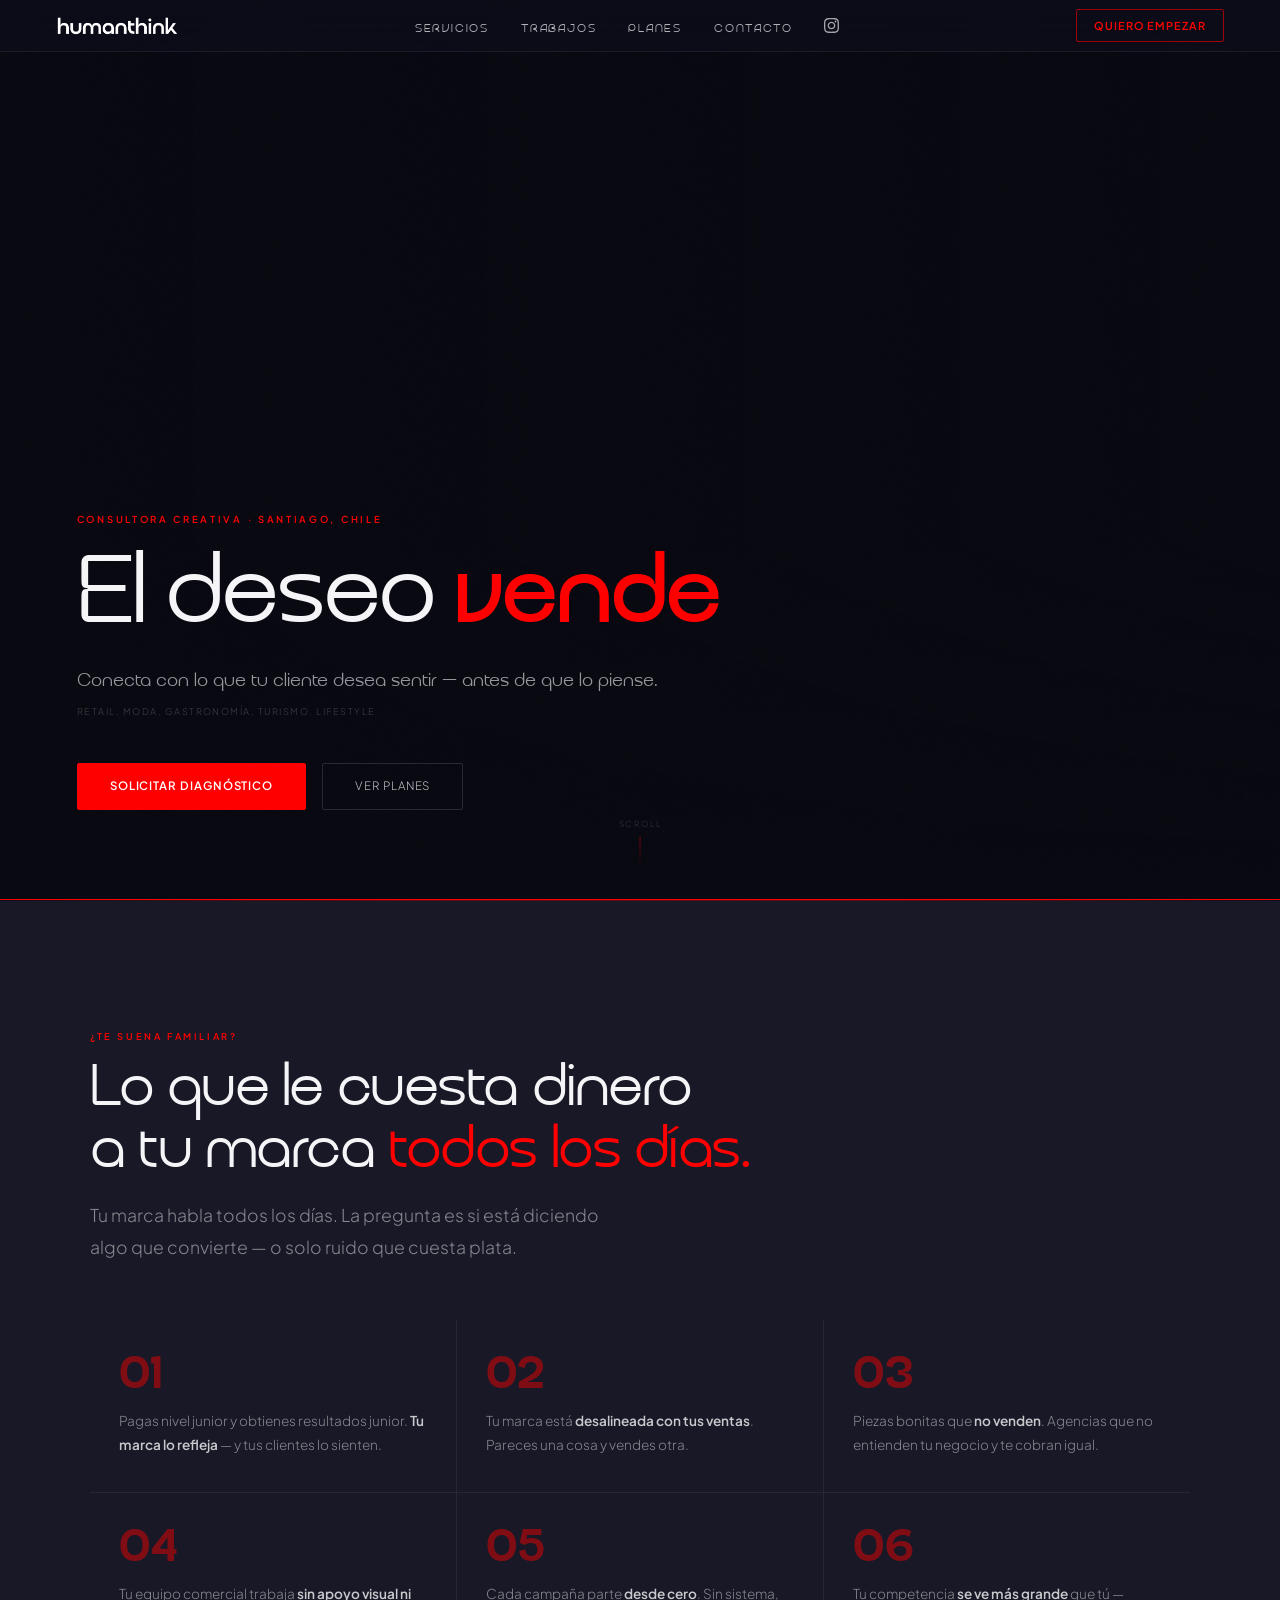
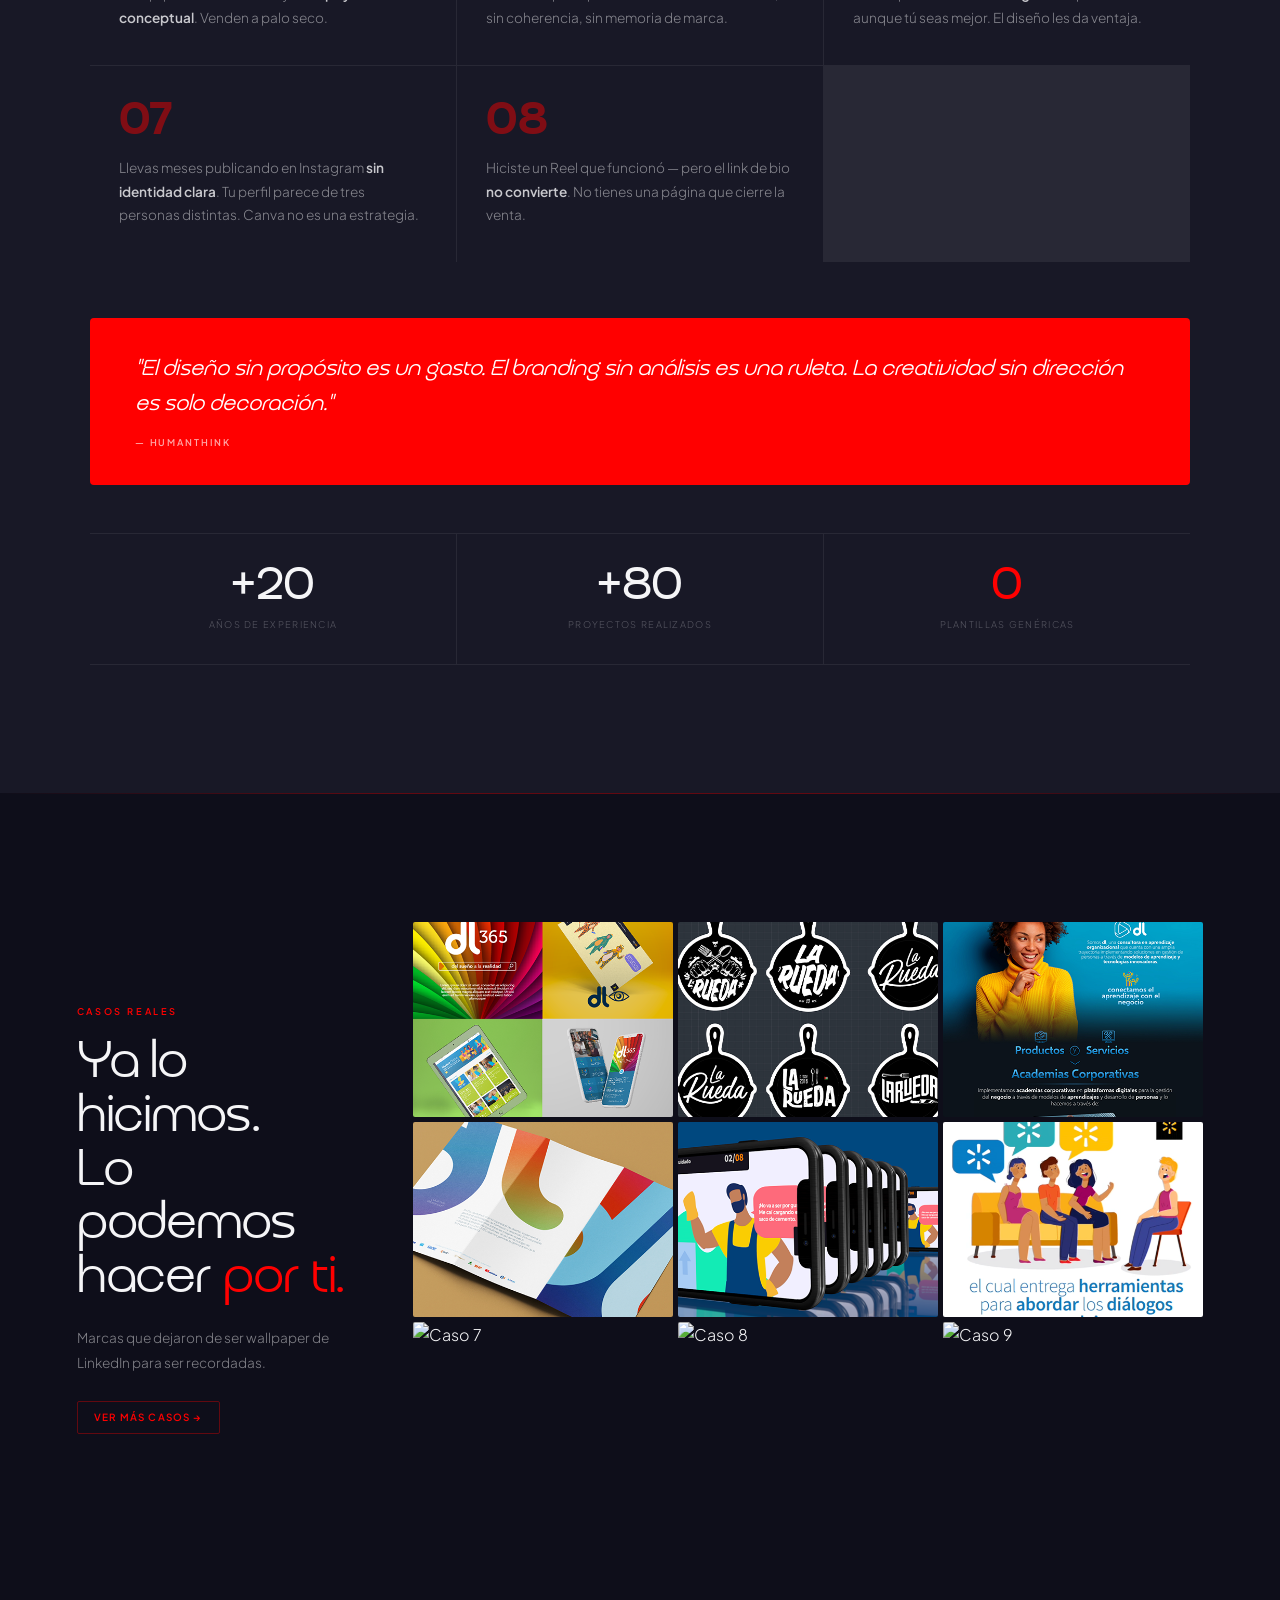
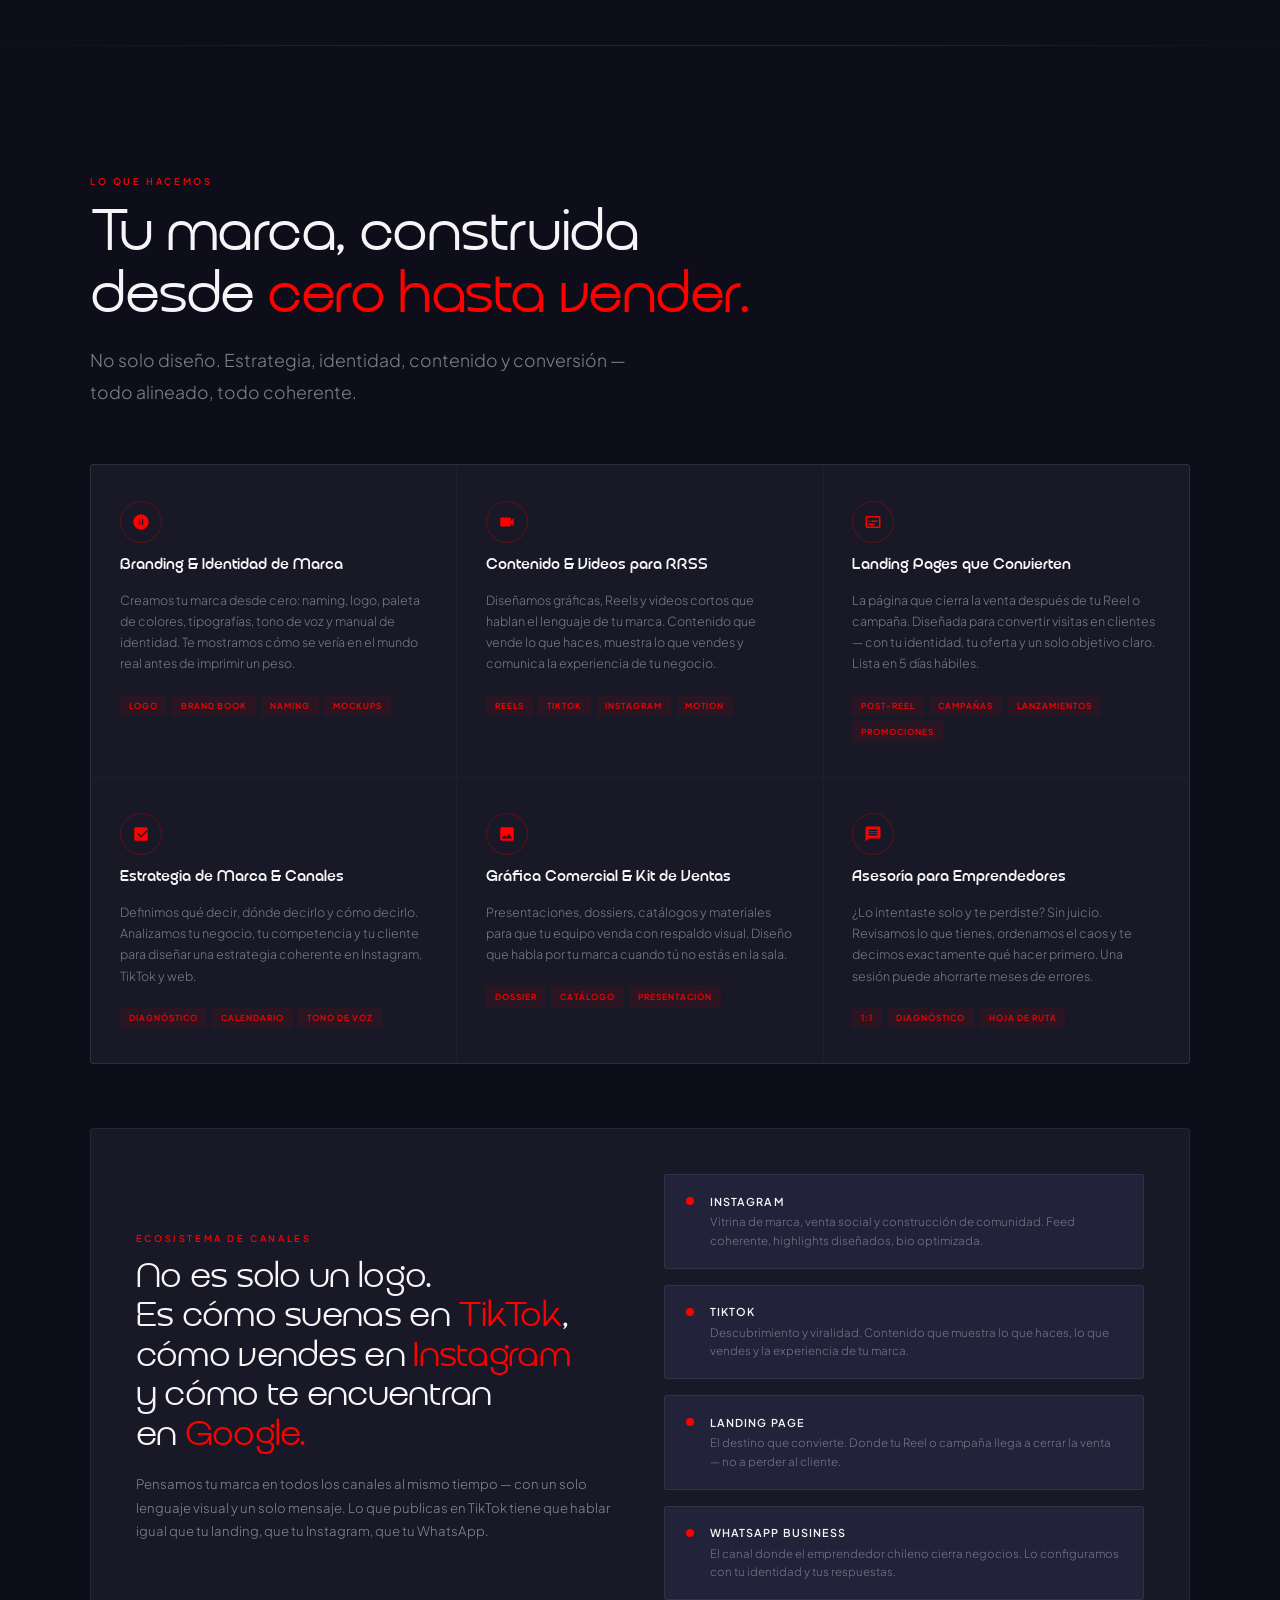
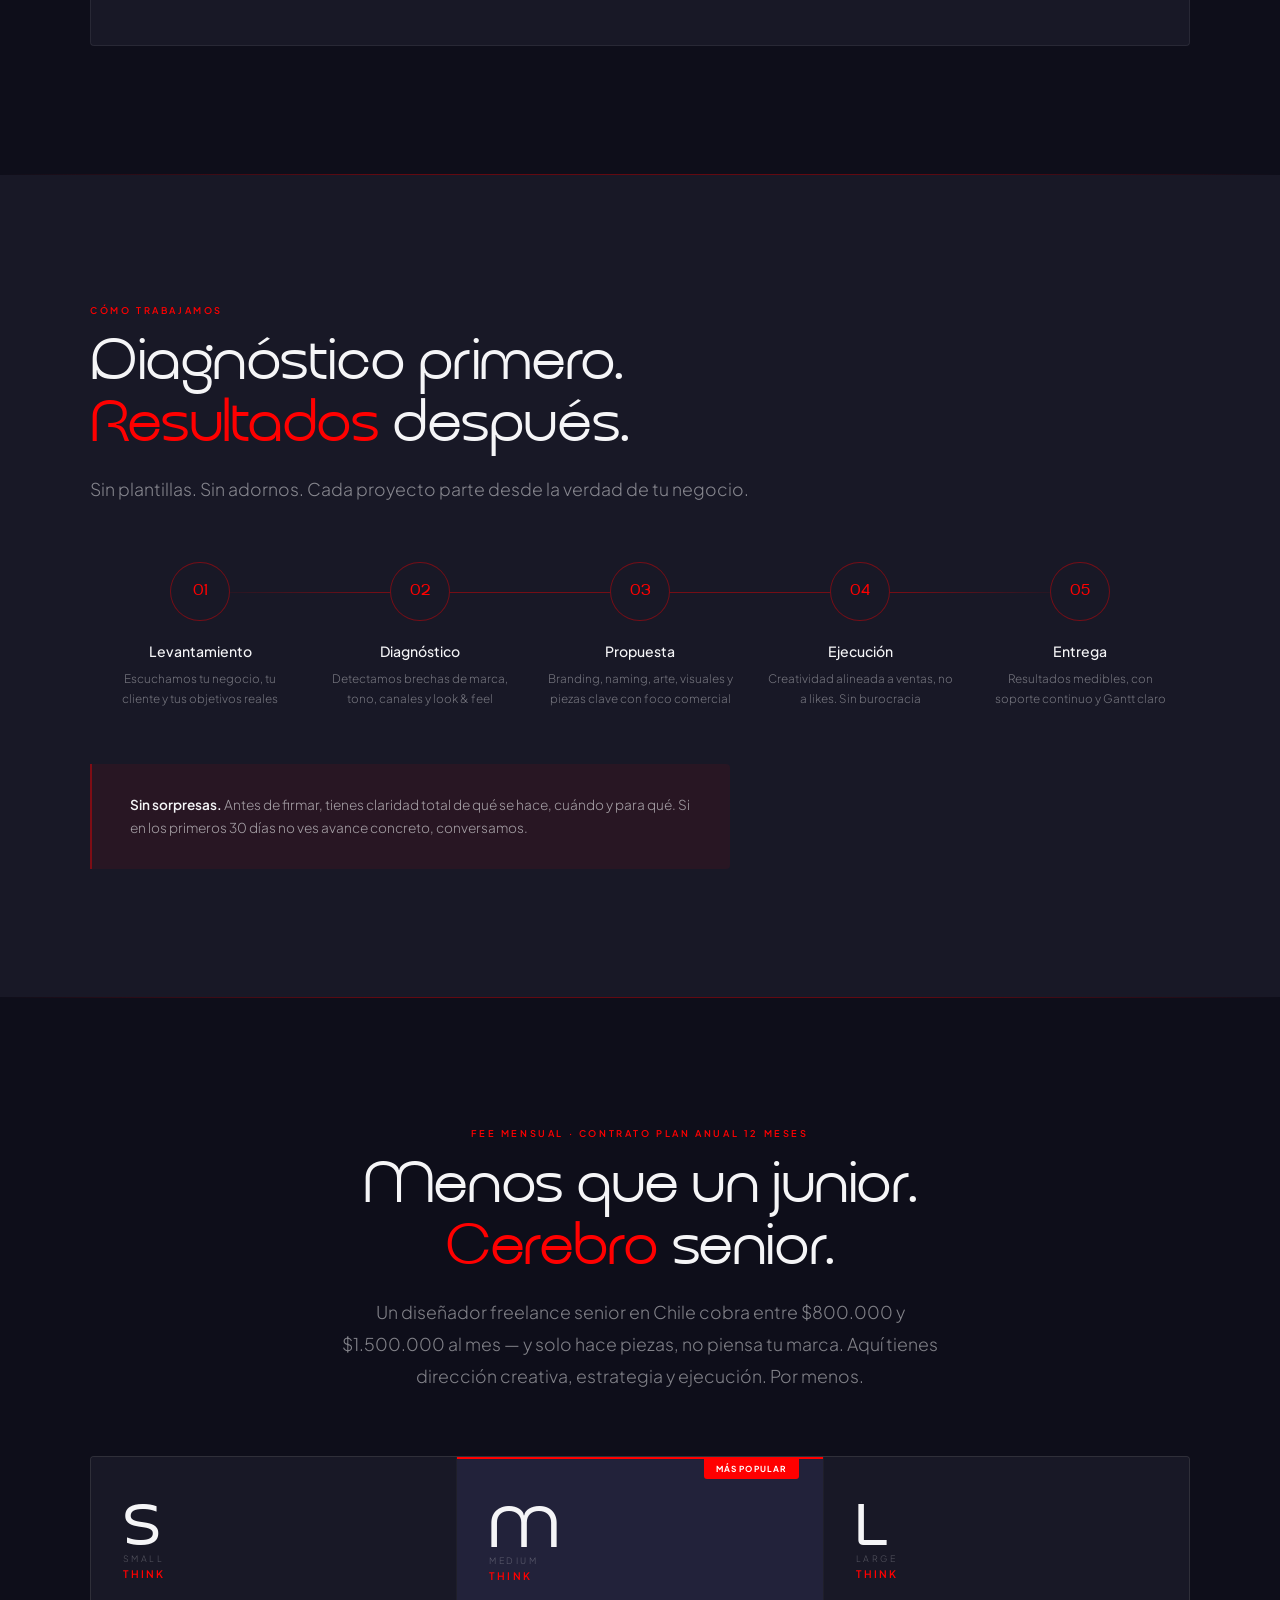
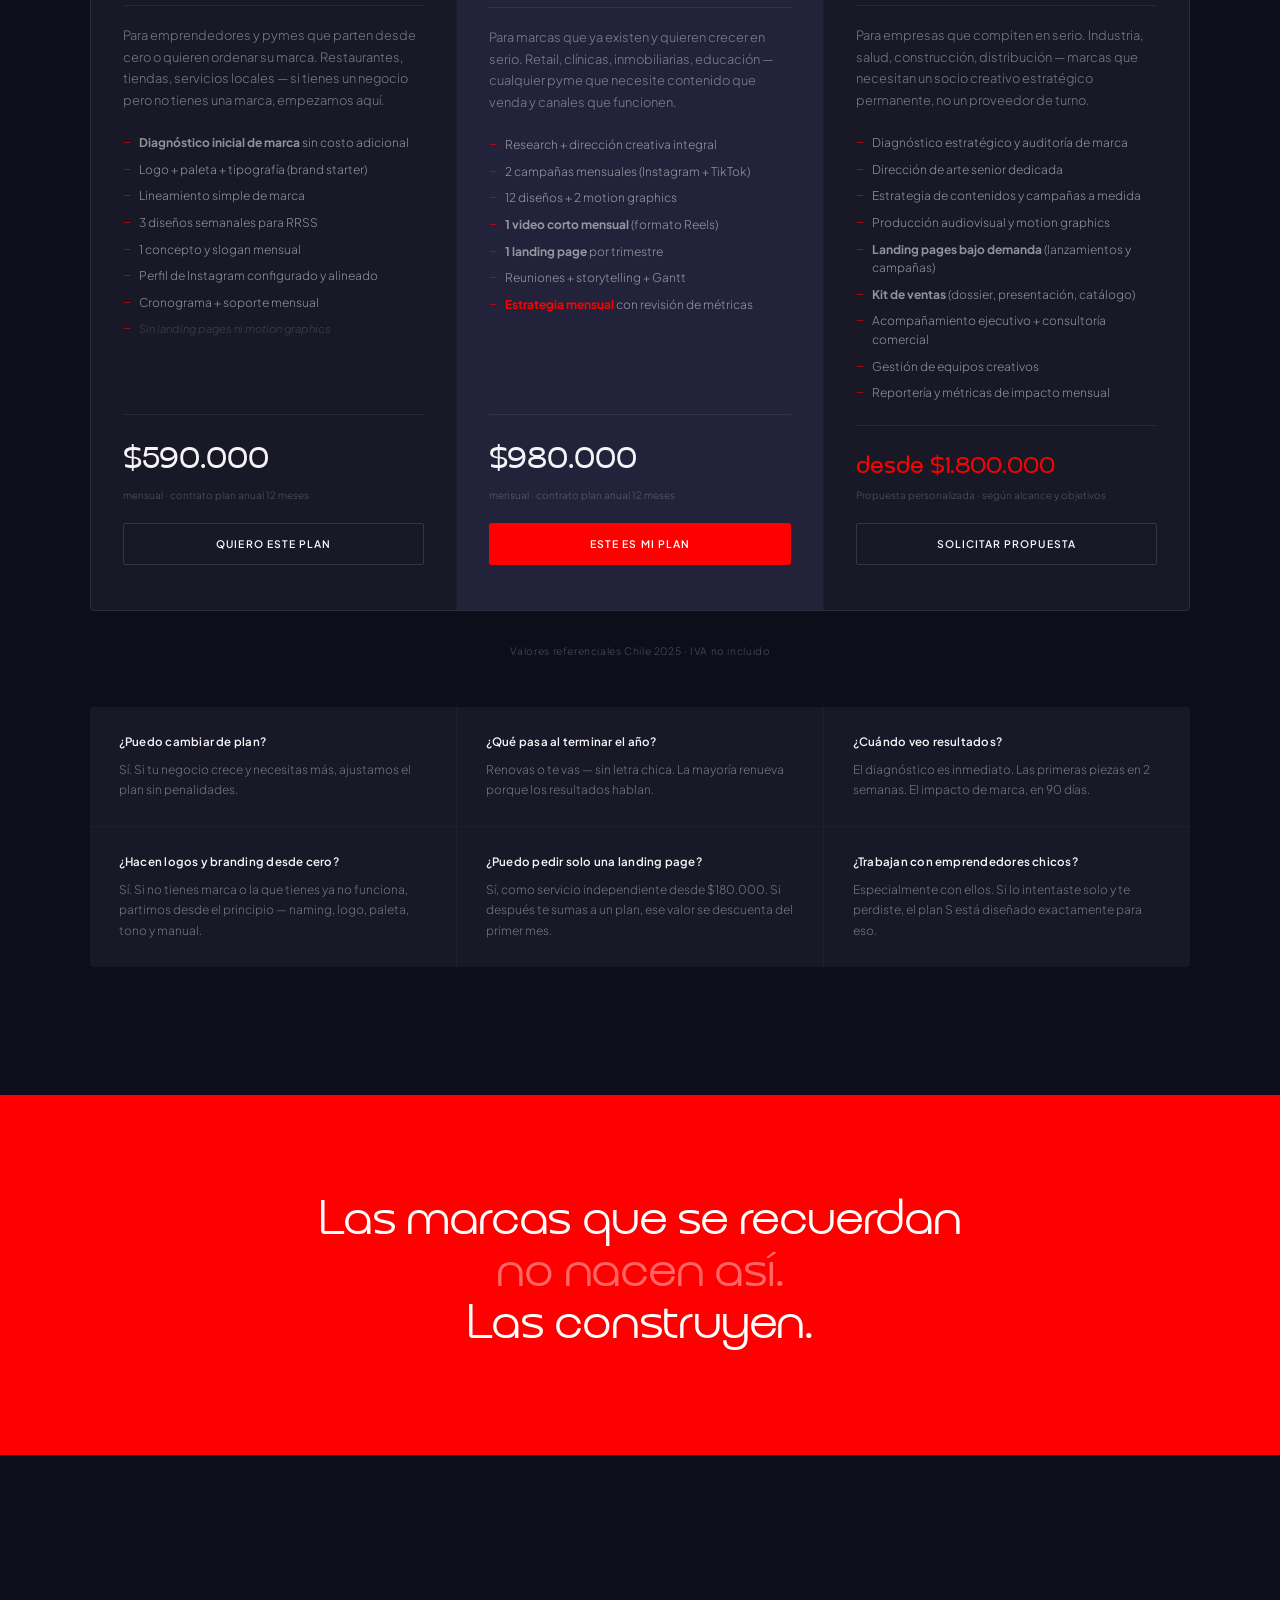
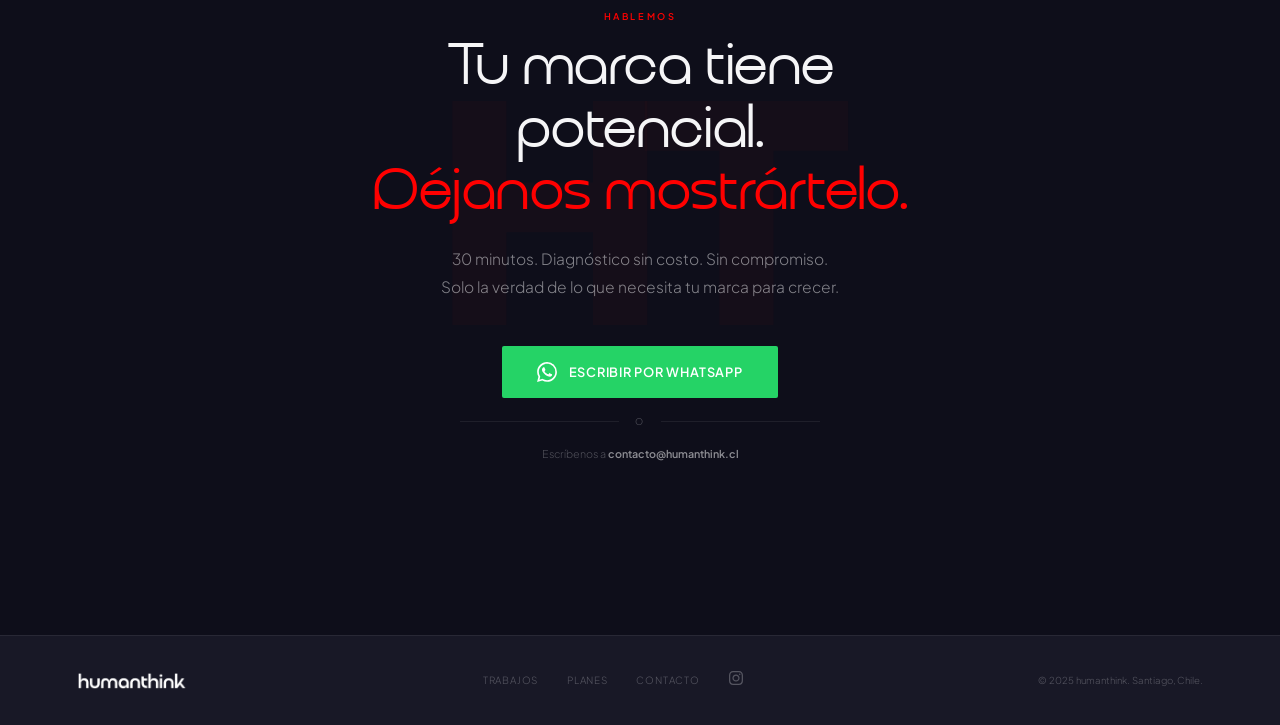
==== commit fabbcb3c: "initial commit" ====
--- a/index.html
+++ b/index.html
@@ -11,15 +11,1007 @@
 <link rel="preconnect" href="https://fonts.googleapis.com">
 <link rel="preconnect" href="https://fonts.gstatic.com" crossorigin>
 <link href="https://fonts.googleapis.com/css2?family=Plus+Jakarta+Sans:ital,wght@0,200;0,300;0,400;0,500;0,600;0,700;0,800;1,300;1,400&display=swap" rel="stylesheet">
-<link rel="stylesheet" href="css/styles.css">
+<style>
+/* ═══════════════════════════════════════════
+   TOKENS & RESET
+═══════════════════════════════════════════ */
+:root {
+  --red:       #FF0000;
+  --red-soft:  rgba(255,0,0,.07);
+  --dark:      #0E0E1A;
+  --dark2:     #181826;
+  --dark3:     #22223A;
+  --light:     #F5F5F7;
+  --muted:     rgba(245,245,247,.50);
+  --muted2:    rgba(245,245,247,.28);
+  --border:    rgba(255,255,255,.07);
+  --border2:   rgba(255,255,255,.13);
+  --ease:      cubic-bezier(.25,.46,.45,.94);
+  --ease-out:  cubic-bezier(.16,1,.3,1);
+}
+*, *::before, *::after { box-sizing: border-box; margin: 0; padding: 0; }
+html { scroll-behavior: smooth; font-size: 16px; }
+body {
+  font-family: 'Plus Jakarta Sans', -apple-system, BlinkMacSystemFont, sans-serif;
+  font-weight: 300;
+  background: var(--dark);
+  color: var(--light);
+  overflow-x: hidden;
+  line-height: 1.6;
+  -webkit-font-smoothing: antialiased;
+}
+img { max-width: 100%; display: block; }
+a { text-decoration: none; color: inherit; }
+
+/* ═══════════════════════════════════════════
+   FUENTES LOCALES
+═══════════════════════════════════════════ */
+@font-face { font-family:'Qurova'; src:url('fonts/Qurova-Light.ttf') format('truetype'); font-weight:300; font-display:swap; }
+@font-face { font-family:'Qurova'; src:url('fonts/Qurova-Regular.ttf') format('truetype'); font-weight:400; font-display:swap; }
+@font-face { font-family:'Qurova'; src:url('fonts/Qurova-Medium.ttf') format('truetype'); font-weight:500; font-display:swap; }
+@font-face { font-family:'Qurova'; src:url('fonts/Qurova-SemiBold.ttf') format('truetype'); font-weight:600; font-display:swap; }
+@font-face { font-family:'Qurova'; src:url('fonts/Qurova-Bold.ttf') format('truetype'); font-weight:700; font-display:swap; }
+
+/* ═══════════════════════════════════════════
+   NAV — estilo Apple: translúcido + blur
+═══════════════════════════════════════════ */
+nav#nav {
+  position: fixed; top: 0; left: 0; right: 0; z-index: 900;
+  height: 52px;
+  display: flex; align-items: center; justify-content: space-between;
+  padding: 0 clamp(1.5rem, 5vw, 3.5rem);
+  background: rgba(14,14,26,.72);
+  backdrop-filter: saturate(180%) blur(20px);
+  -webkit-backdrop-filter: saturate(180%) blur(20px);
+  border-bottom: 1px solid var(--border);
+}
+.nav-logo-horiz { height: 20px; width: auto; display: block; }
+.nav-logo-block  { height: 32px; width: auto; display: none; }
+.nav-links {
+  display: flex; gap: 2rem; list-style: none;
+  align-items: center;
+}
+.nav-links a {
+  font-family: 'Qurova', sans-serif;
+  font-size: .70rem; font-weight: 300;
+  letter-spacing: .16em; text-transform: uppercase;
+  color: rgba(245,245,247,.72);
+  transition: color .2s var(--ease);
+}
+.nav-links a:hover { color: #fff; font-weight: 600; }
+.nav-links .nav-ig { display: flex; align-items: center; }
+.nav-links .nav-ig svg { width: 15px; height: 15px; fill: rgba(245,245,247,.65); transition: fill .2s; }
+.nav-links .nav-ig:hover svg { fill: #fff; }
+.nav-cta {
+  font-size: .68rem; font-weight: 600;
+  letter-spacing: .08em; text-transform: uppercase;
+  padding: .42rem 1.1rem;
+  border: 1px solid rgba(255,0,0,.6);
+  color: var(--red);
+  transition: background .25s, color .25s, border-color .25s;
+  border-radius: 2px;
+}
+.nav-cta:hover { background: var(--red); color: #fff; border-color: var(--red); }
+
+/* ═══════════════════════════════════════════
+   HERO
+═══════════════════════════════════════════ */
+.hero {
+  position: relative; width: 100%;
+  min-height: 100svh;
+  overflow: hidden; background: #070710;
+  display: flex; align-items: flex-end;
+}
+.hero-video-wrap {
+  position: absolute; inset: 0; z-index: 0;
+  overflow: hidden; pointer-events: none;
+}
+.hero-video-wrap iframe {
+  position: absolute; top: 50%; left: 50%;
+  width: 177.78vh; height: 56.25vw;
+  min-width: 100%; min-height: 100%;
+  transform: translate(-50%,-50%);
+  border: none; pointer-events: none;
+}
+/* Gradient overlay de precisión quirúrgica */
+.hero-overlay {
+  position: absolute; inset: 0; z-index: 1;
+  background:
+    linear-gradient(to right, rgba(7,7,16,.96) 0%, rgba(7,7,16,.60) 55%, rgba(7,7,16,.20) 100%),
+    linear-gradient(to top, rgba(7,7,16,.98) 0%, transparent 40%);
+}
+/* Grain sutil — profundidad visual como Apple */
+.hero-grain {
+  position: absolute; inset: 0; z-index: 2;
+  opacity: .025;
+  background-image: url("data:image/svg+xml,%3Csvg viewBox='0 0 256 256' xmlns='http://www.w3.org/2000/svg'%3E%3Cfilter id='n'%3E%3CfeTurbulence type='fractalNoise' baseFrequency='.9' numOctaves='4' stitchTiles='stitch'/%3E%3C/filter%3E%3Crect width='100%25' height='100%25' filter='url(%23n)' opacity='1'/%3E%3C/svg%3E");
+  background-repeat: repeat;
+  background-size: 128px 128px;
+  pointer-events: none;
+}
+
+
+/* Contenido hero */
+.hero-content {
+  position: relative; z-index: 3;
+  width: 100%;
+  padding: 0 clamp(1.5rem, 6vw, 6rem) clamp(5rem, 10vh, 9rem);
+  display: flex; flex-direction: column;
+  align-items: flex-start;
+}
+.hero-eyebrow {
+  font-size: .60rem; font-weight: 600;
+  letter-spacing: .28em; text-transform: uppercase;
+  color: var(--red); margin-bottom: 1.4rem;
+  opacity: 0; animation: fadeUp .8s .2s var(--ease-out) forwards;
+}
+.hero-slides { width: 100%; max-width: 820px; }
+.slide-fade-wrap { opacity: 1; transition: opacity .55s var(--ease); }
+
+/* El titular: "__ vende" */
+.slide-h1-fixed {
+  font-family: 'Qurova', sans-serif;
+  font-weight: 300;
+  font-size: clamp(3.2rem, 7.5vw, 6.4rem);
+  line-height: 1.02;
+  color: var(--light);
+  letter-spacing: -.03em;
+  margin-bottom: 1.2rem;
+  opacity: 0; animation: fadeUp .9s .35s var(--ease-out) forwards;
+}
+.slide-vende { font-style: normal; color: var(--red); font-weight: 400; }
+
+.slide-sub {
+  font-family: 'Qurova', sans-serif;
+  font-size: clamp(.9rem, 1.8vw, 1.15rem);
+  font-weight: 300;
+  color: rgba(245,245,247,.60);
+  line-height: 1.65;
+  margin-bottom: .4rem;
+  opacity: 0; animation: fadeUp .9s .5s var(--ease-out) forwards;
+}
+.slide-ideal {
+  font-size: .58rem; font-weight: 300;
+  letter-spacing: .16em; text-transform: uppercase;
+  color: rgba(245,245,247,.22);
+  opacity: 0; animation: fadeUp .9s .6s var(--ease-out) forwards;
+}
+
+/* CTAs hero */
+.hero-cta-wrap {
+  display: flex; gap: 1rem; flex-wrap: wrap;
+  margin-top: 2.8rem;
+  opacity: 0; transition: opacity 1s var(--ease);
+}
+.btn-primary {
+  font-size: .72rem; font-weight: 600;
+  letter-spacing: .08em; text-transform: uppercase;
+  padding: .82rem 2rem;
+  background: var(--red); color: #fff;
+  border: 1px solid var(--red);
+  cursor: pointer; display: inline-flex; align-items: center; gap: .5rem;
+  transition: background .25s, transform .2s var(--ease-out), box-shadow .25s;
+  border-radius: 2px;
+}
+.btn-primary:hover { background: #e00; transform: translateY(-2px); box-shadow: 0 8px 28px rgba(255,0,0,.28); }
+.btn-outline {
+  font-size: .72rem; font-weight: 300;
+  letter-spacing: .08em; text-transform: uppercase;
+  padding: .82rem 2rem;
+  background: transparent; color: rgba(245,245,247,.75);
+  border: 1px solid var(--border2);
+  cursor: pointer; display: inline-block;
+  transition: border-color .25s, color .25s, transform .2s var(--ease-out);
+  border-radius: 2px;
+}
+.btn-outline:hover { border-color: rgba(245,245,247,.45); color: #fff; transform: translateY(-2px); }
+
+/* Scroll hint */
+.hero-scroll {
+  position: absolute; bottom: 2.2rem; left: 50%; transform: translateX(-50%);
+  z-index: 4; display: flex; flex-direction: column; align-items: center; gap: .4rem;
+  font-size: .52rem; letter-spacing: .22em; text-transform: uppercase;
+  color: rgba(245,245,247,.18);
+  animation: bounce 2.8s infinite var(--ease);
+}
+.hero-scroll::after {
+  content: '';
+  display: block; width: 1px; height: 28px;
+  background: linear-gradient(to bottom, rgba(255,0,0,.5), transparent);
+}
+
+/* Barra de progreso */
+.hero-progress {
+  position: absolute; bottom: 0; left: 0; right: 0; z-index: 4;
+  height: 1.5px; background: rgba(255,255,255,.04);
+}
+.hero-progress-bar { height: 100%; width: 0%; background: var(--red); }
+
+/* ═══════════════════════════════════════════
+   SEPARADORES
+═══════════════════════════════════════════ */
+.divider {
+  width: 100%; height: 1px;
+  background: linear-gradient(90deg, transparent, rgba(255,0,0,.35) 30%, rgba(255,0,0,.35) 70%, transparent);
+}
+
+/* ═══════════════════════════════════════════
+   TIPOGRAFÍA DE SECCIÓN — estilo Apple
+═══════════════════════════════════════════ */
+.section-wrap { padding: clamp(5rem,10vw,9rem) clamp(1.5rem,6vw,6rem); }
+.section-inner { max-width: 1100px; margin: 0 auto; }
+.section-eyebrow {
+  display: block;
+  font-size: .58rem; font-weight: 600;
+  letter-spacing: .28em; text-transform: uppercase;
+  color: var(--red); margin-bottom: 1rem;
+}
+.section-h2 {
+  font-family: 'Qurova', sans-serif; font-weight: 300;
+  font-size: clamp(2.2rem, 4.5vw, 3.8rem);
+  line-height: 1.08; letter-spacing: -.025em;
+  color: var(--light); margin-bottom: 1rem;
+}
+.section-h2 em { font-style: normal; color: var(--red); }
+.section-lead {
+  font-weight: 300; font-size: clamp(.90rem,1.7vw,1.1rem);
+  color: var(--muted); line-height: 1.8;
+  max-width: 540px; margin-bottom: 3.5rem;
+}
+
+/* ═══════════════════════════════════════════
+   SECCIÓN PROBLEMA
+═══════════════════════════════════════════ */
+.problem-section { background: var(--dark2); }
+
+.problems-grid {
+  display: grid;
+  grid-template-columns: repeat(3, 1fr);
+  gap: 1px; background: var(--border);
+}
+.problem-item {
+  background: var(--dark2);
+  padding: 2.2rem 1.8rem;
+  transition: background .3s var(--ease);
+  cursor: default; position: relative; overflow: hidden;
+}
+.problem-item::before {
+  content: '';
+  position: absolute; bottom: 0; left: 0; right: 0;
+  height: 2px; background: var(--red);
+  transform: scaleX(0); transform-origin: left;
+  transition: transform .4s var(--ease-out);
+}
+.problem-item:hover { background: rgba(255,0,0,.06); }
+.problem-item:hover::before { transform: scaleX(1); }
+
+.problem-num {
+  font-family: 'Qurova', sans-serif; font-weight: 600;
+  font-size: 2.8rem; color: var(--red);
+  opacity: .45; line-height: 1;
+  margin-bottom: .6rem;
+  transition: opacity .3s, color .3s;
+}
+.problem-text {
+  font-size: .85rem; font-weight: 300;
+  color: var(--muted); line-height: 1.75;
+  transition: color .3s;
+}
+.problem-text strong { color: rgba(245,245,247,.80); font-weight: 600; transition: color .3s; }
+.problem-item:hover .problem-num { color: #fff; opacity: 1; }
+.problem-item:hover .problem-text { color: rgba(245,245,247,.85); }
+.problem-item:hover .problem-text strong { color: #fff; }
+
+/* Cita */
+.problem-quote {
+  margin-top: 3.5rem;
+  padding: 2.2rem 2.8rem;
+  border-left: none;
+  background: var(--red);
+  border-radius: 4px;
+}
+.problem-quote p {
+  font-family: 'Qurova', sans-serif; font-weight: 300;
+  font-size: clamp(1rem, 2vw, 1.35rem);
+  color: #fff; line-height: 1.6;
+  font-style: italic;
+}
+.problem-quote cite {
+  display: block; margin-top: .75rem;
+  font-size: .58rem; letter-spacing: .2em; text-transform: uppercase;
+  color: rgba(255,255,255,.65); font-weight: 600; font-style: normal;
+}
+
+/* Social proof */
+.social-proof {
+  display: flex; gap: 0;
+  margin-top: 3rem;
+  border-top: 1px solid var(--border);
+  border-bottom: 1px solid var(--border);
+}
+.social-proof-item {
+  flex: 1; padding: 2rem 1.5rem;
+  border-right: 1px solid var(--border);
+  text-align: center;
+}
+.social-proof-item:last-child { border-right: none; }
+.proof-num {
+  font-family: 'Qurova', sans-serif; font-weight: 400;
+  font-size: 2.8rem; color: var(--light); line-height: 1;
+  margin-bottom: .4rem;
+}
+.proof-num.accent { color: var(--red); }
+.proof-label {
+  font-size: .58rem; font-weight: 300; letter-spacing: .14em;
+  text-transform: uppercase; color: var(--muted2);
+}
+
+/* ═══════════════════════════════════════════
+   PORTFOLIO
+═══════════════════════════════════════════ */
+.portfolio-section {
+  background: var(--dark);
+  padding: clamp(5rem,10vw,9rem) clamp(1.5rem,6vw,6rem);
+}
+.portfolio-inner {
+  max-width: 1240px; margin: 0 auto;
+  display: grid;
+  grid-template-columns: 280px 1fr;
+  gap: 3.5rem;
+  align-items: center;
+}
+.portfolio-text {
+  display: flex; flex-direction: column;
+  gap: 1.2rem;
+  position: sticky; top: 80px;
+}
+.portfolio-text .section-eyebrow { margin-bottom: 0; }
+.portfolio-text .section-h2 {
+  font-size: clamp(2rem, 4vw, 3.2rem);
+  line-height: 1.05;
+  margin-bottom: 0;
+}
+.portfolio-text .section-lead {
+  font-size: .85rem;
+  margin-bottom: 0;
+  max-width: 100%;
+}
+.portfolio-more {
+  display: inline-flex; align-items: center; gap: .5rem;
+  font-size: .62rem; font-weight: 600;
+  letter-spacing: .12em; text-transform: uppercase;
+  color: var(--red); border: 1px solid rgba(255,0,0,.35);
+  padding: .5rem 1rem;
+  transition: background .25s, color .25s;
+  border-radius: 2px;
+  align-self: flex-start;
+  margin-top: .4rem;
+}
+.portfolio-more:hover { background: var(--red); color: #fff; }
+
+/* Grid 3×3 */
+.portfolio-grid {
+  display: grid;
+  grid-template-columns: repeat(3, 1fr);
+  gap: 5px;
+}
+.portfolio-item {
+  position: relative; overflow: hidden;
+  aspect-ratio: 4/3; cursor: pointer;
+  border-radius: 2px;
+}
+.portfolio-item img {
+  width: 100%; height: 100%; object-fit: cover; object-position: center;
+  transition: transform .6s var(--ease), filter .45s var(--ease);
+  display: block;
+}
+.portfolio-item:hover img { transform: scale(1.07); filter: brightness(.45); }
+.portfolio-item-overlay {
+  position: absolute; inset: 0;
+  display: flex; align-items: flex-end; padding: .7rem;
+  opacity: 0; transition: opacity .35s var(--ease);
+  background: linear-gradient(to top, rgba(255,0,0,.7) 0%, transparent 60%);
+}
+.portfolio-item:hover .portfolio-item-overlay { opacity: 1; }
+.portfolio-item-label {
+  font-size: .65rem; font-weight: 600;
+  color: #fff; letter-spacing: .08em;
+  text-transform: uppercase;
+}
+.play-badge {
+  position: absolute; top: 50%; left: 50%;
+  transform: translate(-50%,-50%) scale(.7);
+  width: 36px; height: 36px; border-radius: 50%;
+  background: rgba(255,0,0,.85);
+  display: flex; align-items: center; justify-content: center;
+  opacity: 0; transition: opacity .35s, transform .35s var(--ease-out);
+}
+.portfolio-item:hover .play-badge { opacity: 1; transform: translate(-50%,-50%) scale(1); }
+.play-badge svg { width: 13px; height: 13px; fill: #fff; margin-left: 2px; }
+
+/* ═══════════════════════════════════════════
+   MODALES
+═══════════════════════════════════════════ */
+.modal-overlay {
+  position: fixed; inset: 0; z-index: 1200;
+  background: rgba(0,0,0,.88);
+  display: flex; align-items: center; justify-content: center;
+  opacity: 0; pointer-events: none;
+  transition: opacity .35s var(--ease);
+  backdrop-filter: blur(12px);
+}
+.modal-overlay.open { opacity: 1; pointer-events: auto; }
+.modal-close {
+  position: absolute; top: 1.2rem; right: 1.6rem;
+  background: none; border: none; cursor: pointer;
+  font-size: .65rem; font-weight: 600; letter-spacing: .12em; text-transform: uppercase;
+  color: rgba(255,255,255,.5); transition: color .2s;
+  font-family: 'Plus Jakarta Sans', sans-serif; z-index: 10;
+}
+.modal-close:hover { color: #fff; }
+.modal-video-box { position: relative; width: 90%; max-width: 900px; background: #000; aspect-ratio: 16/9; border-radius: 4px; overflow: hidden; }
+.modal-video-box iframe { width: 100%; height: 100%; border: none; }
+.modal-carousel-box {
+  position: relative;
+  width: 500px;
+  max-width: 92vw;
+}
+.carousel-track {
+  position: relative; overflow: hidden; border-radius: 4px;
+  width: 500px; max-width: 92vw;
+  height: 500px; max-height: 92vw;
+  background: #000;
+  display: flex; align-items: center; justify-content: center;
+}
+.carousel-img {
+  display: none;
+  max-width: 100%; max-height: 100%;
+  width: auto; height: auto;
+  object-fit: contain;
+}
+.carousel-img.active { display: block; }
+.carousel-nav { display: flex; align-items: center; justify-content: center; gap: 1rem; margin-top: .9rem; }
+.carousel-btn { background: rgba(255,255,255,.1); border: none; color: #fff; width: 36px; height: 36px; border-radius: 50%; cursor: pointer; font-size: 1rem; transition: background .2s; display: flex; align-items: center; justify-content: center; }
+.carousel-btn:hover { background: rgba(255,0,0,.65); }
+.carousel-dots { display: flex; gap: .5rem; }
+.carousel-dot { width: 6px; height: 6px; border-radius: 50%; background: rgba(255,255,255,.25); cursor: pointer; transition: background .2s; }
+.carousel-dot.active { background: var(--red); }
+
+/* ═══════════════════════════════════════════
+   CÓMO TRABAJAMOS
+═══════════════════════════════════════════ */
+.how-section {
+  background: var(--dark2);
+  padding: clamp(5rem,10vw,9rem) clamp(1.5rem,6vw,6rem);
+}
+.how-inner { max-width: 1100px; margin: 0 auto; }
+.how-steps {
+  display: grid; grid-template-columns: repeat(5,1fr);
+  gap: 0; margin-top: 3.5rem; position: relative;
+}
+.how-steps::before {
+  content: '';
+  position: absolute; top: 1.85rem;
+  left: 10%; right: 10%; height: 1px;
+  background: linear-gradient(90deg, transparent, rgba(255,0,0,.4) 20%, rgba(255,0,0,.4) 80%, transparent);
+  z-index: 0;
+}
+.how-step {
+  position: relative; z-index: 1;
+  display: flex; flex-direction: column;
+  align-items: center; text-align: center; padding: 0 1rem;
+}
+.how-step-num {
+  width: 3.7rem; height: 3.7rem; border-radius: 50%;
+  background: var(--dark2); border: 1px solid rgba(255,0,0,.4);
+  display: flex; align-items: center; justify-content: center;
+  font-family: 'Qurova', sans-serif; font-weight: 400;
+  font-size: .92rem; color: var(--red);
+  margin-bottom: 1.2rem;
+  transition: background .3s, border-color .3s, color .3s, font-weight .1s;
+  flex-shrink: 0;
+}
+.how-step:hover .how-step-num {
+  background: var(--red);
+  border-color: var(--red);
+  color: #fff;
+  font-weight: 600;
+}
+.how-step-title { font-weight: 500; font-size: .88rem; color: var(--light); margin-bottom: .4rem; }
+.how-step-desc { font-size: .73rem; font-weight: 300; color: rgba(245,245,247,.42); line-height: 1.65; }
+
+/* Garantía */
+.guarantee-block {
+  margin-top: 3.5rem;
+  padding: 1.8rem 2.4rem;
+  border-left: 2px solid rgba(255,0,0,.4);
+  background: var(--red-soft);
+  max-width: 640px; border-radius: 0 4px 4px 0;
+}
+.guarantee-block p {
+  font-size: .85rem; font-weight: 300;
+  color: rgba(245,245,247,.62); line-height: 1.75;
+}
+.guarantee-block strong { color: var(--light); font-weight: 600; }
+
+/* ═══════════════════════════════════════════
+   SERVICIOS
+═══════════════════════════════════════════ */
+.servicios-section {
+  background: var(--dark);
+  padding: clamp(5rem,10vw,9rem) clamp(1.5rem,6vw,6rem);
+}
+.servicios-inner { max-width: 1100px; margin: 0 auto; }
+
+/* Grid de servicios */
+.servicios-grid {
+  display: grid;
+  grid-template-columns: repeat(3, 1fr);
+  gap: 1px; background: var(--border);
+  margin-top: 3.5rem;
+  border: 1px solid var(--border);
+  border-radius: 4px; overflow: hidden;
+}
+.servicio-card {
+  background: var(--dark2);
+  padding: 2.2rem 1.8rem;
+  display: flex; flex-direction: column; gap: .9rem;
+  position: relative; overflow: hidden;
+  transition: background .3s var(--ease);
+}
+.servicio-card:hover { background: rgba(255,0,0,.05); }
+.servicio-card::after {
+  content: '';
+  position: absolute; bottom: 0; left: 0; right: 0;
+  height: 2px; background: var(--red);
+  transform: scaleX(0); transform-origin: left;
+  transition: transform .4s var(--ease-out);
+}
+.servicio-card:hover::after { transform: scaleX(1); }
+.servicio-icon {
+  width: 42px; height: 42px;
+  border: 1px solid rgba(255,0,0,.3);
+  border-radius: 50%;
+  display: flex; align-items: center; justify-content: center;
+  flex-shrink: 0;
+}
+.servicio-icon svg { width: 18px; height: 18px; fill: var(--red); }
+.servicio-title {
+  font-family: 'Qurova', sans-serif; font-weight: 500;
+  font-size: .95rem; color: var(--light); line-height: 1.2;
+}
+.servicio-desc {
+  font-size: .78rem; font-weight: 300;
+  color: rgba(245,245,247,.45); line-height: 1.7;
+}
+.servicio-tags {
+  display: flex; flex-wrap: wrap; gap: .35rem;
+  margin-top: .4rem;
+}
+.servicio-tag {
+  font-size: .52rem; font-weight: 600;
+  letter-spacing: .12em; text-transform: uppercase;
+  color: var(--red); background: rgba(255,0,0,.08);
+  padding: .22rem .55rem; border-radius: 2px;
+}
+
+/* Bloque canales integrados */
+.canales-block {
+  margin-top: 4rem;
+  padding: 2.8rem;
+  background: var(--dark2);
+  border: 1px solid var(--border);
+  border-radius: 4px;
+  display: grid;
+  grid-template-columns: 1fr 1fr;
+  gap: 3rem; align-items: center;
+}
+.canales-text .section-eyebrow { margin-bottom: .8rem; }
+.canales-text h3 {
+  font-family: 'Qurova', sans-serif; font-weight: 300;
+  font-size: clamp(1.4rem, 3vw, 2.2rem);
+  line-height: 1.12; letter-spacing: -.02em;
+  color: var(--light); margin-bottom: 1rem;
+}
+.canales-text h3 em { font-style: normal; color: var(--red); }
+.canales-text p {
+  font-size: .82rem; font-weight: 300;
+  color: rgba(245,245,247,.50); line-height: 1.8;
+}
+.canales-list {
+  display: flex; flex-direction: column; gap: 1rem;
+}
+.canal-item {
+  display: flex; align-items: flex-start; gap: 1rem;
+  padding: 1.1rem 1.3rem;
+  background: var(--dark3);
+  border-radius: 3px;
+  border: 1px solid var(--border);
+  transition: border-color .3s var(--ease);
+}
+.canal-item:hover { border-color: rgba(255,0,0,.3); }
+.canal-dot {
+  width: 8px; height: 8px; border-radius: 50%;
+  background: var(--red); flex-shrink: 0; margin-top: .28rem;
+}
+.canal-name {
+  font-size: .68rem; font-weight: 600;
+  letter-spacing: .1em; text-transform: uppercase;
+  color: var(--light); margin-bottom: .2rem;
+}
+.canal-desc {
+  font-size: .72rem; font-weight: 300;
+  color: rgba(245,245,247,.40); line-height: 1.6;
+}
+
+@media (max-width: 900px) {
+  .servicios-grid { grid-template-columns: 1fr; }
+  .canales-block { grid-template-columns: 1fr; gap: 2rem; }
+}
+@media (max-width: 640px) {
+  .servicios-grid { grid-template-columns: 1fr; }
+}
+
+/* ═══════════════════════════════════════════
+   PLANES — estilo Apple pricing
+═══════════════════════════════════════════ */
+.plans-section {
+  background: var(--dark);
+  padding: clamp(5rem,10vw,9rem) clamp(1.5rem,6vw,6rem);
+}
+.plans-inner { max-width: 1100px; margin: 0 auto; }
+.plans-header { text-align: center; margin-bottom: 4rem; }
+.plans-header .section-lead { max-width: 600px; margin: 0 auto; text-align: center; margin-bottom: 0; }
+
+.plans-grid {
+  display: grid; grid-template-columns: repeat(3,1fr);
+  gap: 1px; background: var(--border);
+  border: 1px solid var(--border);
+  border-radius: 4px; overflow: hidden;
+}
+.plan-card {
+  background: var(--dark2);
+  padding: 2.8rem 2rem;
+  display: flex; flex-direction: column; gap: 1.4rem;
+  position: relative;
+  transition: background .3s var(--ease);
+}
+.plan-card:hover { background: #1e1e30; }
+.plan-card.featured {
+  background: var(--dark3);
+  border-top: 2px solid var(--red);
+}
+.plan-card.featured::before {
+  content: 'más popular';
+  position: absolute; top: -1px; right: 1.5rem;
+  background: var(--red); color: #fff;
+  font-size: .52rem; font-weight: 700;
+  letter-spacing: .14em; text-transform: uppercase;
+  padding: .24rem .7rem; border-radius: 0 0 3px 3px;
+}
+.plan-letter {
+  font-family: 'Qurova', sans-serif; font-weight: 400;
+  font-size: 3.6rem; color: var(--light); line-height: 1;
+}
+.plan-name {
+  font-size: .55rem; font-weight: 300;
+  letter-spacing: .28em; text-transform: uppercase;
+  color: var(--muted2); margin-top: -.5rem;
+}
+.plan-name strong {
+  color: var(--red); display: block;
+  font-size: .65rem; letter-spacing: .2em; font-weight: 600;
+}
+.plan-desc {
+  font-size: .80rem; font-weight: 300;
+  color: rgba(245,245,247,.45); line-height: 1.7;
+  border-top: 1px solid var(--border); padding-top: 1.2rem;
+}
+.plan-features { list-style: none; display: flex; flex-direction: column; gap: .5rem; }
+.plan-features li {
+  font-size: .75rem; font-weight: 300;
+  color: rgba(245,245,247,.55); line-height: 1.55;
+  padding-left: 1rem; position: relative;
+}
+.plan-features li::before {
+  content: '—'; position: absolute; left: 0;
+  color: var(--red); font-size: .58rem;
+}
+.plan-features li.dim {
+  color: rgba(245,245,247,.18); font-style: italic; font-size: .70rem;
+}
+.plan-features li.highlight strong { color: var(--red); }
+.plan-price { margin-top: auto; padding-top: 1.4rem; border-top: 1px solid var(--border); }
+.plan-amount {
+  font-family: 'Qurova', sans-serif; font-weight: 400;
+  font-size: 1.9rem; color: var(--light);
+}
+.plan-amount.quote { font-size: 1.45rem; color: var(--red); }
+.plan-period {
+  font-size: .62rem; font-weight: 300;
+  color: var(--muted2); display: block; margin-top: .15rem;
+}
+.plan-btn {
+  display: block; text-align: center; margin-top: 1.2rem;
+  font-size: .65rem; font-weight: 600;
+  letter-spacing: .1em; text-transform: uppercase;
+  padding: .72rem 1rem; border-radius: 2px;
+  border: 1px solid var(--border2); color: var(--light);
+  transition: background .25s, border-color .25s, color .25s;
+}
+.plan-btn:hover, .plan-card.featured .plan-btn {
+  background: var(--red); border-color: var(--red); color: #fff;
+}
+.plans-note {
+  text-align: center; margin-top: 2rem;
+  font-size: .64rem; font-weight: 300;
+  color: var(--muted2); letter-spacing: .06em;
+}
+
+/* FAQ */
+.faq-grid {
+  display: grid; grid-template-columns: repeat(3,1fr);
+  gap: 1px; background: var(--border);
+  margin-top: 3rem; border-radius: 4px; overflow: hidden;
+}
+.faq-item {
+  background: var(--dark2); padding: 1.6rem 1.8rem;
+}
+.faq-q {
+  font-size: .72rem; font-weight: 600;
+  color: var(--light); margin-bottom: .55rem; letter-spacing: .02em;
+}
+.faq-a {
+  font-size: .75rem; font-weight: 300;
+  color: rgba(245,245,247,.42); line-height: 1.7;
+}
+
+/* ═══════════════════════════════════════════
+   WHY — banda roja
+═══════════════════════════════════════════ */
+.why-section {
+  background: var(--red);
+  padding: clamp(4rem,8vw,7rem) clamp(1.5rem,6vw,6rem);
+}
+.why-inner { max-width: 1100px; margin: 0 auto; text-align: center; }
+.why-section .section-h2 {
+  color: #fff; font-size: clamp(1.9rem,3.8vw,3rem);
+  margin: 0;
+}
+.why-section .section-h2 em { color: rgba(255,255,255,.4); }
+
+/* ═══════════════════════════════════════════
+   CTA FINAL
+═══════════════════════════════════════════ */
+.cta-section {
+  background: var(--dark);
+  padding: clamp(6rem,12vw,11rem) clamp(1.5rem,6vw,6rem);
+  text-align: center; position: relative; overflow: hidden;
+}
+/* Typographic watermark */
+.cta-bg-text {
+  position: absolute; top: 50%; left: 50%;
+  transform: translate(-50%,-50%);
+  font-family: 'Qurova', sans-serif; font-weight: 700;
+  font-size: clamp(10rem,26vw,20rem);
+  white-space: nowrap; color: rgba(255,0,0,.028);
+  letter-spacing: -.06em;
+  pointer-events: none; user-select: none;
+}
+.cta-content { position: relative; z-index: 1; max-width: 640px; margin: 0 auto; }
+.cta-content .section-h2 { margin-bottom: 1.2rem; }
+.cta-desc {
+  font-size: .97rem; font-weight: 300;
+  color: var(--muted); line-height: 1.8;
+  margin-bottom: 2.8rem;
+}
+.cta-form {
+  display: flex; gap: 0; max-width: 460px; margin: 0 auto 1rem;
+  border-radius: 2px; overflow: hidden;
+  border: 1px solid var(--border2);
+}
+.cta-form input {
+  flex: 1; padding: .9rem 1.2rem;
+  background: var(--dark2); border: none;
+  color: var(--light);
+  font-family: 'Plus Jakarta Sans', sans-serif;
+  font-size: .82rem; font-weight: 300;
+  outline: none; transition: background .2s;
+}
+.cta-form input::placeholder { color: var(--muted2); }
+.cta-form input:focus { background: var(--dark3); }
+.cta-form button {
+  padding: .9rem 1.5rem;
+  background: var(--red); color: #fff; border: none; cursor: pointer;
+  font-family: 'Plus Jakarta Sans', sans-serif;
+  font-size: .68rem; font-weight: 600;
+  letter-spacing: .1em; text-transform: uppercase;
+  transition: background .25s; white-space: nowrap;
+}
+.cta-form button:hover { background: #e00; }
+.cta-note { font-size: .67rem; font-weight: 300; color: var(--muted2); }
+.cta-note strong { color: rgba(245,245,247,.55); font-weight: 600; }
+
+/* WhatsApp CTA */
+.cta-wa-wrap {
+  display: flex; flex-direction: column; align-items: center;
+  gap: 1rem; margin-bottom: 1.2rem;
+}
+.btn-whatsapp {
+  display: inline-flex; align-items: center; gap: .7rem;
+  font-size: .80rem; font-weight: 600;
+  letter-spacing: .06em; text-transform: uppercase;
+  padding: 1rem 2.2rem;
+  background: #25D366; color: #fff;
+  border-radius: 2px;
+  transition: background .25s, transform .2s var(--ease-out), box-shadow .25s;
+  border: none; cursor: pointer;
+}
+.btn-whatsapp:hover { background: #1ebe5d; transform: translateY(-2px); box-shadow: 0 8px 28px rgba(37,211,102,.28); }
+.btn-whatsapp svg { width: 20px; height: 20px; fill: #fff; flex-shrink: 0; }
+.cta-divider {
+  display: flex; align-items: center; gap: 1rem;
+  width: 100%; max-width: 360px;
+  font-size: .58rem; letter-spacing: .18em; text-transform: uppercase;
+  color: var(--muted2);
+}
+.cta-divider::before, .cta-divider::after {
+  content: ''; flex: 1; height: 1px; background: var(--border);
+}
+
+/* ═══════════════════════════════════════════
+   FOOTER
+═══════════════════════════════════════════ */
+footer {
+  background: var(--dark2);
+  padding: 2.2rem clamp(1.5rem,6vw,6rem);
+  display: flex; align-items: center; justify-content: space-between; flex-wrap: wrap;
+  gap: 1.2rem; border-top: 1px solid var(--border);
+}
+.footer-logo { height: 18px; width: auto; display: block; }
+.footer-logo-block { height: 30px; width: auto; display: none; }
+.footer-links { display: flex; gap: 1.8rem; align-items: center; }
+.footer-links a {
+  font-size: .62rem; font-weight: 300;
+  color: var(--muted2); letter-spacing: .08em; text-transform: uppercase;
+  transition: color .2s;
+}
+.footer-links a:hover { color: var(--light); }
+.footer-links .footer-ig svg { width: 14px; height: 14px; fill: var(--muted2); transition: fill .2s; }
+.footer-links .footer-ig:hover svg { fill: var(--light); }
+.footer-copy { font-size: .60rem; font-weight: 300; color: var(--muted2); }
+
+/* ═══════════════════════════════════════════
+   ANIMACIONES
+═══════════════════════════════════════════ */
+@keyframes fadeUp {
+  from { opacity: 0; transform: translateY(22px); }
+  to   { opacity: 1; transform: translateY(0); }
+}
+@keyframes bounce {
+  0%,100% { transform: translateX(-50%) translateY(0); }
+  50%      { transform: translateX(-50%) translateY(8px); }
+}
+.reveal { opacity: 1; transform: translateY(0); }
+.reveal.will-animate {
+  opacity: 0; transform: translateY(18px);
+  transition: opacity .8s var(--ease-out), transform .8s var(--ease-out);
+}
+.reveal.will-animate.visible { opacity: 1; transform: translateY(0); }
+
+/* ═══════════════════════════════════════════
+   RESPONSIVE
+═══════════════════════════════════════════ */
+@media (max-width: 1024px) {
+  .problems-grid { grid-template-columns: repeat(2,1fr); }
+}
+/* ═══════════════════════════════════════════
+   HAMBURGUESA
+═══════════════════════════════════════════ */
+.nav-hamburger {
+  display: none;
+  flex-direction: column; justify-content: center; align-items: center;
+  gap: 5px;
+  width: 36px; height: 36px;
+  background: none; border: none; cursor: pointer;
+  padding: 4px; z-index: 1001;
+}
+.nav-hamburger span {
+  display: block; width: 22px; height: 1.5px;
+  background: rgba(245,245,247,.80);
+  transition: transform .35s var(--ease-out), opacity .25s var(--ease), width .3s var(--ease);
+  transform-origin: center;
+}
+/* Estado abierto — X */
+.nav-hamburger.open span:nth-child(1) { transform: translateY(6.5px) rotate(45deg); }
+.nav-hamburger.open span:nth-child(2) { opacity: 0; width: 0; }
+.nav-hamburger.open span:nth-child(3) { transform: translateY(-6.5px) rotate(-45deg); }
+
+/* Drawer mobile */
+.nav-drawer {
+  display: none;
+  position: fixed; top: 48px; left: 0; right: 0;
+  background: rgba(14,14,26,.97);
+  backdrop-filter: saturate(180%) blur(24px);
+  -webkit-backdrop-filter: saturate(180%) blur(24px);
+  border-bottom: 1px solid var(--border);
+  z-index: 899;
+  transform: translateY(-12px);
+  opacity: 0;
+  pointer-events: none;
+  transition: transform .35s var(--ease-out), opacity .3s var(--ease);
+}
+.nav-drawer.open {
+  transform: translateY(0);
+  opacity: 1;
+  pointer-events: auto;
+}
+.nav-drawer-inner {
+  display: flex; flex-direction: column;
+  padding: 1.8rem 1.4rem 2rem;
+  gap: 0;
+}
+.nav-drawer-link {
+  font-family: 'Qurova', sans-serif;
+  font-size: .72rem; font-weight: 300;
+  letter-spacing: .2em; text-transform: uppercase;
+  color: rgba(245,245,247,.65);
+  padding: 1rem 0;
+  border-bottom: 1px solid var(--border);
+  transition: color .2s var(--ease);
+  display: flex; align-items: center; gap: .7rem;
+}
+.nav-drawer-link:last-of-type { border-bottom: none; }
+.nav-drawer-link:hover { color: #fff; }
+.nav-drawer-link svg { width: 16px; height: 16px; fill: rgba(245,245,247,.5); flex-shrink: 0; }
+.nav-drawer-cta {
+  margin-top: 1.4rem;
+  display: block; text-align: center;
+  font-size: .68rem; font-weight: 600;
+  letter-spacing: .1em; text-transform: uppercase;
+  padding: .9rem 1rem;
+  background: var(--red); color: #fff;
+  border-radius: 2px;
+  transition: background .25s;
+}
+.nav-drawer-cta:hover { background: #e00; }
+
+@media (max-width: 900px) {
+  nav#nav { padding: 0 1.2rem; height: 48px; }
+  .nav-links, .nav-cta { display: none; }
+  .nav-logo-horiz { display: none; }
+  .nav-logo-block { display: block; }
+  .nav-hamburger { display: flex; }
+  .nav-drawer { display: block; }
+  .hero-video-wrap iframe { width: 177.78vh; height: 177.78vh; }
+  .portfolio-inner { grid-template-columns: 1fr; gap: 2rem; }
+  .portfolio-text { position: static; }
+  .portfolio-grid { grid-template-columns: repeat(2,1fr); }
+  .how-steps { grid-template-columns: 1fr; gap: 2rem; }
+  .how-steps::before { display: none; }
+  .plans-grid { grid-template-columns: 1fr; }
+  .faq-grid { grid-template-columns: 1fr; }
+  .cta-form { flex-direction: column; border-radius: 3px; }
+  .cta-form input { border-radius: 0; }
+  footer { flex-direction: column; align-items: flex-start; padding: 1.8rem 1.4rem; }
+  .footer-logo { display: none; }
+  .footer-logo-block { display: block; }
+}
+@media (max-width: 640px) {
+  .problems-grid { grid-template-columns: 1fr; }
+  .social-proof { flex-direction: column; }
+  .social-proof-item { border-right: none; border-bottom: 1px solid var(--border); }
+  .social-proof-item:last-child { border-bottom: none; }
+}
+</style>
 </head>
 <body>
 
 <!-- ══ NAV ══ -->
 <nav id="nav">
   <a href="/">
-    <img src="imagenes/logo-horizontal.png" alt="humanthink" class="nav-logo-horiz" width="150" height="20">
-    <img src="imagenes/logo-block.png" alt="humanthink" class="nav-logo-block" width="64" height="32">
+    <img src="img/logo-horizontal.png" alt="humanthink" class="nav-logo-horiz" width="150" height="20">
+    <img src="img/logo-block.png" alt="humanthink" class="nav-logo-block" width="64" height="32">
   </a>
   <ul class="nav-links">
     <li><a href="#servicios">servicios</a></li>
@@ -159,47 +1151,47 @@
     </div>
     <div class="portfolio-grid reveal">
       <div class="portfolio-item" onclick="openCarousel('dl365')">
-        <img src="imagenes/portfolio-dl365.png" alt="DL365" loading="lazy">
+        <img src="img/portfolio-dl365.png" alt="DL365" loading="lazy">
         <div class="portfolio-item-overlay"><span class="portfolio-item-label">DL365</span></div>
         <div class="play-badge"><svg viewBox="0 0 24 24"><path d="M8 5v14l11-7z"/></svg></div>
       </div>
       <div class="portfolio-item" onclick="openCarousel('rueda')">
-        <img src="imagenes/portfolio-rueda.png" alt="La Rueda" loading="lazy">
+        <img src="img/portfolio-rueda.png" alt="La Rueda" loading="lazy">
         <div class="portfolio-item-overlay"><span class="portfolio-item-label">La Rueda</span></div>
         <div class="play-badge"><svg viewBox="0 0 24 24"><path d="M8 5v14l11-7z"/></svg></div>
       </div>
       <div class="portfolio-item" onclick="openCarousel('interfaz')">
-        <img src="imagenes/portfolio-interfaz.png" alt="Interfaz" loading="lazy">
+        <img src="img/portfolio-interfaz.png" alt="Interfaz" loading="lazy">
         <div class="portfolio-item-overlay"><span class="portfolio-item-label">Interfaz</span></div>
         <div class="play-badge"><svg viewBox="0 0 24 24"><path d="M8 5v14l11-7z"/></svg></div>
       </div>
       <div class="portfolio-item" onclick="openCarousel('dossier')">
-        <img src="imagenes/portfolio-dossier.png" alt="Branding" loading="lazy">
+        <img src="img/portfolio-dossier.png" alt="Branding" loading="lazy">
         <div class="portfolio-item-overlay"><span class="portfolio-item-label">Branding</span></div>
         <div class="play-badge"><svg viewBox="0 0 24 24"><path d="M8 5v14l11-7z"/></svg></div>
       </div>
       <div class="portfolio-item" onclick="openVideoModal('https://player.vimeo.com/video/657041932?autoplay=1')">
-        <img src="imagenes/portfolio-videorrss.png" alt="Video RRSS" loading="lazy">
+        <img src="img/portfolio-videorrss.png" alt="Video RRSS" loading="lazy">
         <div class="portfolio-item-overlay"><span class="portfolio-item-label">Video RRSS</span></div>
         <div class="play-badge"><svg viewBox="0 0 24 24"><path d="M8 5v14l11-7z"/></svg></div>
       </div>
       <div class="portfolio-item" onclick="openVideoModal('https://player.vimeo.com/video/674895817?autoplay=1')">
-        <img src="imagenes/portfolio-walmart.png" alt="Walmart" loading="lazy">
+        <img src="img/portfolio-walmart.png" alt="Walmart" loading="lazy">
         <div class="portfolio-item-overlay"><span class="portfolio-item-label">Walmart</span></div>
         <div class="play-badge"><svg viewBox="0 0 24 24"><path d="M8 5v14l11-7z"/></svg></div>
       </div>
       <div class="portfolio-item" onclick="openCarousel('caso7')">
-        <img src="imagenes/portfolio-caso7.png" alt="Caso 7" loading="lazy">
+        <img src="img/portfolio-caso7.png" alt="Caso 7" loading="lazy">
         <div class="portfolio-item-overlay"><span class="portfolio-item-label">Caso 7</span></div>
         <div class="play-badge"><svg viewBox="0 0 24 24"><path d="M8 5v14l11-7z"/></svg></div>
       </div>
       <div class="portfolio-item" onclick="openCarousel('caso8')">
-        <img src="imagenes/portfolio-caso8.png" alt="Caso 8" loading="lazy">
+        <img src="img/portfolio-caso8.png" alt="Caso 8" loading="lazy">
         <div class="portfolio-item-overlay"><span class="portfolio-item-label">Caso 8</span></div>
         <div class="play-badge"><svg viewBox="0 0 24 24"><path d="M8 5v14l11-7z"/></svg></div>
       </div>
       <div class="portfolio-item" onclick="openCarousel('caso9')">
-        <img src="imagenes/portfolio-caso9.png" alt="Caso 9" loading="lazy">
+        <img src="img/portfolio-caso9.png" alt="Caso 9" loading="lazy">
         <div class="portfolio-item-overlay"><span class="portfolio-item-label">Caso 9</span></div>
         <div class="play-badge"><svg viewBox="0 0 24 24"><path d="M8 5v14l11-7z"/></svg></div>
       </div>
@@ -554,8 +1546,8 @@
 <!-- ══ FOOTER ══ -->
 <footer>
   <a href="/">
-    <img src="imagenes/logo-horizontal.png" alt="humanthink" class="footer-logo" width="120" height="18">
-    <img src="imagenes/logo-block.png" alt="humanthink" class="footer-logo-block" width="50" height="28">
+    <img src="img/logo-horizontal.png" alt="humanthink" class="footer-logo" width="120" height="18">
+    <img src="img/logo-block.png" alt="humanthink" class="footer-logo-block" width="50" height="28">
   </a>
   <nav class="footer-links">
     <a href="#trabajos">trabajos</a>
@@ -568,6 +1560,151 @@
   <p class="footer-copy">© 2025 humanthink. Santiago, Chile.</p>
 </footer>
 
-<script src="js/script.js"></script>
+<script>
+/* ── SLIDES ── */
+const slides = [
+  {concepto:'El deseo',        sub:'Conecta con lo que tu cliente desea sentir — antes de que lo piense.',  ideal:'Retail, moda, gastronomía, turismo, lifestyle'},
+  {concepto:'La felicidad',    sub:'Conecta con alegría, nostalgia y emociones positivas.',                  ideal:'Alimentos, retail, marcas familiares, experiencias'},
+  {concepto:'La seguridad',    sub:'Refuerza protección, confianza y estabilidad.',                          ideal:'Seguros, bancos, salud, inmobiliaria'},
+  {concepto:'El bienestar',    sub:'Transforma hábitos en experiencias positivas.',                          ideal:'Higiene, salud, cuidado personal, wellness'},
+  {concepto:'El vínculo',      sub:'Refuerza conexión, pertenencia y cuidado.',                              ideal:'Seguros de vida, educación, hogar'},
+  {concepto:'La pertenencia',  sub:'Activa identidad, tribu y validación social.',                           ideal:'Moda urbana, deporte, comunidades'},
+  {concepto:'La auto imagen',  sub:'Entrega control, proyección y seguridad personal.',                      ideal:'Belleza, cosmética, moda premium'},
+  {concepto:'La autenticidad', sub:'Conecta con confianza, naturalidad y plenitud.',                         ideal:'Marcas personales, bienestar, lifestyle'},
+  {concepto:null,              sub:'No vendes productos.',                                                    ideal:'Vendes emociones que el cliente quiere sentir.', final:true}
+];
+
+(function() {
+  var cur = 0, DUR = 10000, FADE = 550;
+  var wrap    = document.getElementById('slideFadeWrap');
+  var elCon   = document.getElementById('slideConcepto');
+  var elVende = document.querySelector('.slide-vende');
+  var elSub   = document.getElementById('slideSub');
+  var elIdeal = document.getElementById('slideIdeal');
+  var elH1    = document.querySelector('.slide-h1-fixed');
+  var bar     = document.getElementById('progressBar');
+
+  /* Mobile imgs */
+  function setSlide(idx) {
+    var s = slides[idx];
+    if (s.final) {
+      elCon.textContent = 'No vendes productos.';
+      elVende.style.display = 'none';
+      elH1.style.fontSize = 'clamp(2.2rem,5vw,4.2rem)';
+    } else {
+      elCon.textContent = s.concepto;
+      elVende.style.display = '';
+      elH1.style.fontSize = '';
+    }
+    elSub.textContent   = s.sub;
+    elIdeal.textContent = s.ideal;
+  }
+
+  function startBar() {
+    bar.style.transition = 'none'; bar.style.width = '0%';
+    bar.offsetWidth; /* reflow */
+    bar.style.transition = 'width '+(DUR/1000)+'s linear';
+    bar.style.width = '100%';
+  }
+
+  function goNext() {
+    wrap.style.opacity = '0';
+    setTimeout(function() {
+      cur = (cur + 1) % slides.length;
+      setSlide(cur);
+      wrap.style.opacity = '1';
+      startBar();
+    }, FADE);
+  }
+
+  setSlide(0); startBar();
+  setInterval(goNext, DUR);
+  setTimeout(function() {
+    var cta = document.getElementById('heroCta');
+    if (cta) cta.style.opacity = '1';
+  }, 2200);
+})();
+
+/* ── CARRUSELES ── */
+const carousels = {
+  dl365:    ['img/portfolio-dl365-1.png','img/portfolio-dl365-2.png','img/portfolio-dl365-3.png'],
+  rueda:    ['img/portfolio-larueda-1.png','img/portfolio-larueda-2.png','img/portfolio-larueda-3.png'],
+  interfaz: ['img/portfolio-interfaz-1.png','img/portfolio-interfaz-2.png','img/portfolio-interfaz-3.png'],
+  dossier:  ['img/portfolio-dossier-1.png','img/portfolio-dossier-2.png','img/portfolio-dossier-3.png'],
+  caso7:    ['img/portfolio-caso7-1.png','img/portfolio-caso7-2.png','img/portfolio-caso7-3.png'],
+  caso8:    ['img/portfolio-caso8-1.png','img/portfolio-caso8-2.png','img/portfolio-caso8-3.png'],
+  caso9:    ['img/portfolio-caso9-1.png','img/portfolio-caso9-2.png','img/portfolio-caso9-3.png']
+};
+let carouselImgs = [], carouselIdx = 0;
+function openCarousel(key) { carouselImgs = carousels[key]; carouselIdx = 0; renderCarousel(); document.getElementById('carouselModal').classList.add('open'); document.body.style.overflow='hidden'; }
+function renderCarousel() {
+  const track = document.getElementById('carouselTrack'), dots = document.getElementById('carouselDots');
+  track.innerHTML = ''; dots.innerHTML = '';
+  carouselImgs.forEach((src,i) => {
+    const img = document.createElement('img'); img.src=src; img.className='carousel-img'+(i===carouselIdx?' active':''); img.alt='imagen '+(i+1); track.appendChild(img);
+    const dot = document.createElement('span'); dot.className='carousel-dot'+(i===carouselIdx?' active':''); dot.onclick=()=>{carouselIdx=i;renderCarousel();}; dots.appendChild(dot);
+  });
+}
+function carouselNext() { carouselIdx=(carouselIdx+1)%carouselImgs.length; renderCarousel(); }
+function carouselPrev() { carouselIdx=(carouselIdx-1+carouselImgs.length)%carouselImgs.length; renderCarousel(); }
+function closeCarouselModalDirect() { document.getElementById('carouselModal').classList.remove('open'); document.body.style.overflow=''; }
+function closeCarouselModal(e) { if(e.target===document.getElementById('carouselModal')) closeCarouselModalDirect(); }
+
+/* ── MODAL VIDEO ── */
+function openVideoModal(src) { document.getElementById('modalVideoIframe').src=src; document.getElementById('videoModal').classList.add('open'); document.body.style.overflow='hidden'; }
+function closeVideoModalDirect() { document.getElementById('modalVideoIframe').src=''; document.getElementById('videoModal').classList.remove('open'); document.body.style.overflow=''; }
+function closeVideoModal(e) { if(e.target===document.getElementById('videoModal')) closeVideoModalDirect(); }
+document.addEventListener('keydown', e => { if(e.key==='Escape'){closeVideoModalDirect();closeCarouselModalDirect();} });
+
+/* ── REVEAL ── */
+if (window.location.protocol !== 'file:') {
+  document.querySelectorAll('.reveal').forEach(el => el.classList.add('will-animate'));
+  const obs = new IntersectionObserver((entries) => {
+    entries.forEach((e,i) => {
+      if (e.isIntersecting) {
+        setTimeout(() => e.target.classList.add('visible'), i * 55);
+        obs.unobserve(e.target);
+      }
+    });
+  }, {threshold: 0.07, rootMargin:'0px 0px -40px 0px'});
+  document.querySelectorAll('.reveal').forEach(el => obs.observe(el));
+}
+
+/* ── HAMBURGUESA ── */
+(function() {
+  var btn    = document.getElementById('navHamburger');
+  var drawer = document.getElementById('navDrawer');
+  var links  = drawer.querySelectorAll('.nav-drawer-link, .nav-drawer-cta');
+
+  function openMenu() {
+    btn.classList.add('open');
+    drawer.classList.add('open');
+    btn.setAttribute('aria-expanded', 'true');
+    drawer.setAttribute('aria-hidden', 'false');
+    document.body.style.overflow = 'hidden';
+  }
+  function closeMenu() {
+    btn.classList.remove('open');
+    drawer.classList.remove('open');
+    btn.setAttribute('aria-expanded', 'false');
+    drawer.setAttribute('aria-hidden', 'true');
+    document.body.style.overflow = '';
+  }
+
+  btn.addEventListener('click', function() {
+    btn.classList.contains('open') ? closeMenu() : openMenu();
+  });
+
+  links.forEach(function(link) {
+    link.addEventListener('click', closeMenu);
+  });
+
+  document.addEventListener('keydown', function(e) {
+    if (e.key === 'Escape') closeMenu();
+  });
+})();
+
+/* (CTA WhatsApp — no requiere JS) */
+</script>
 </body>
 </html>
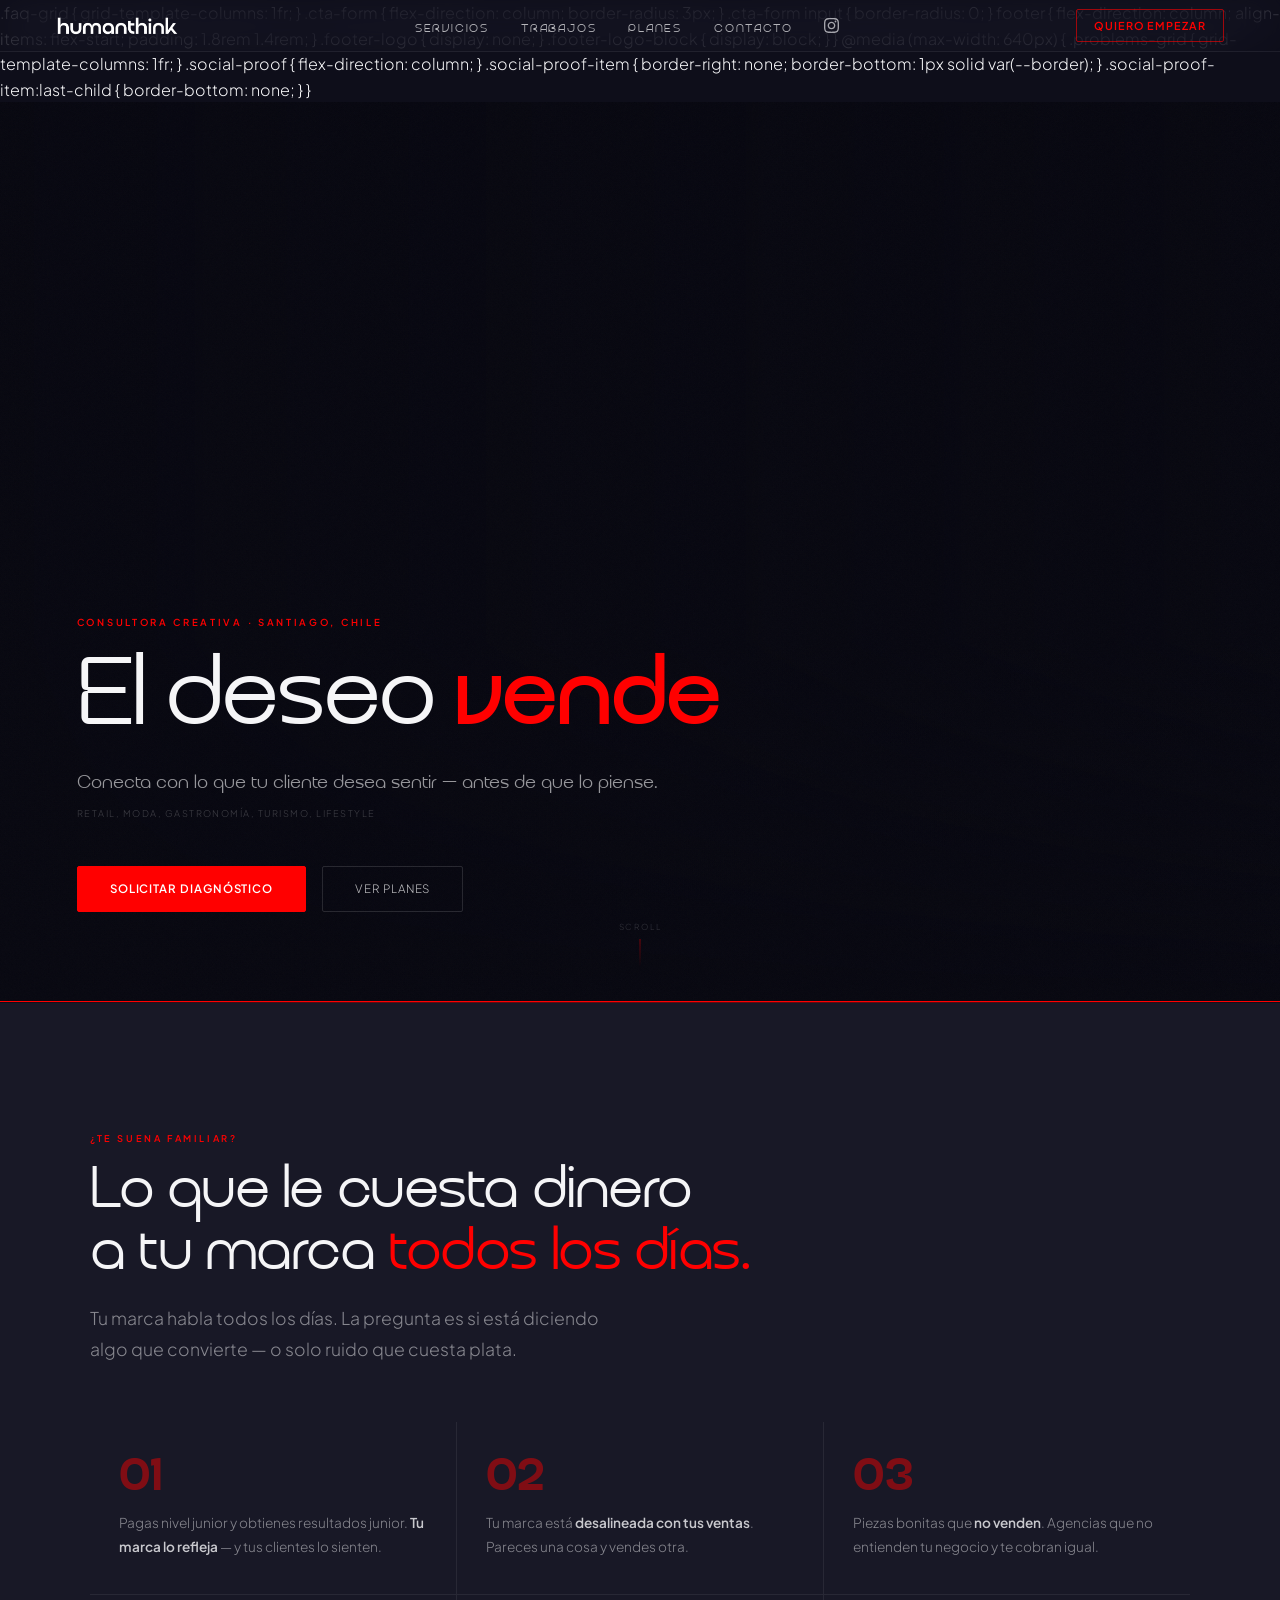
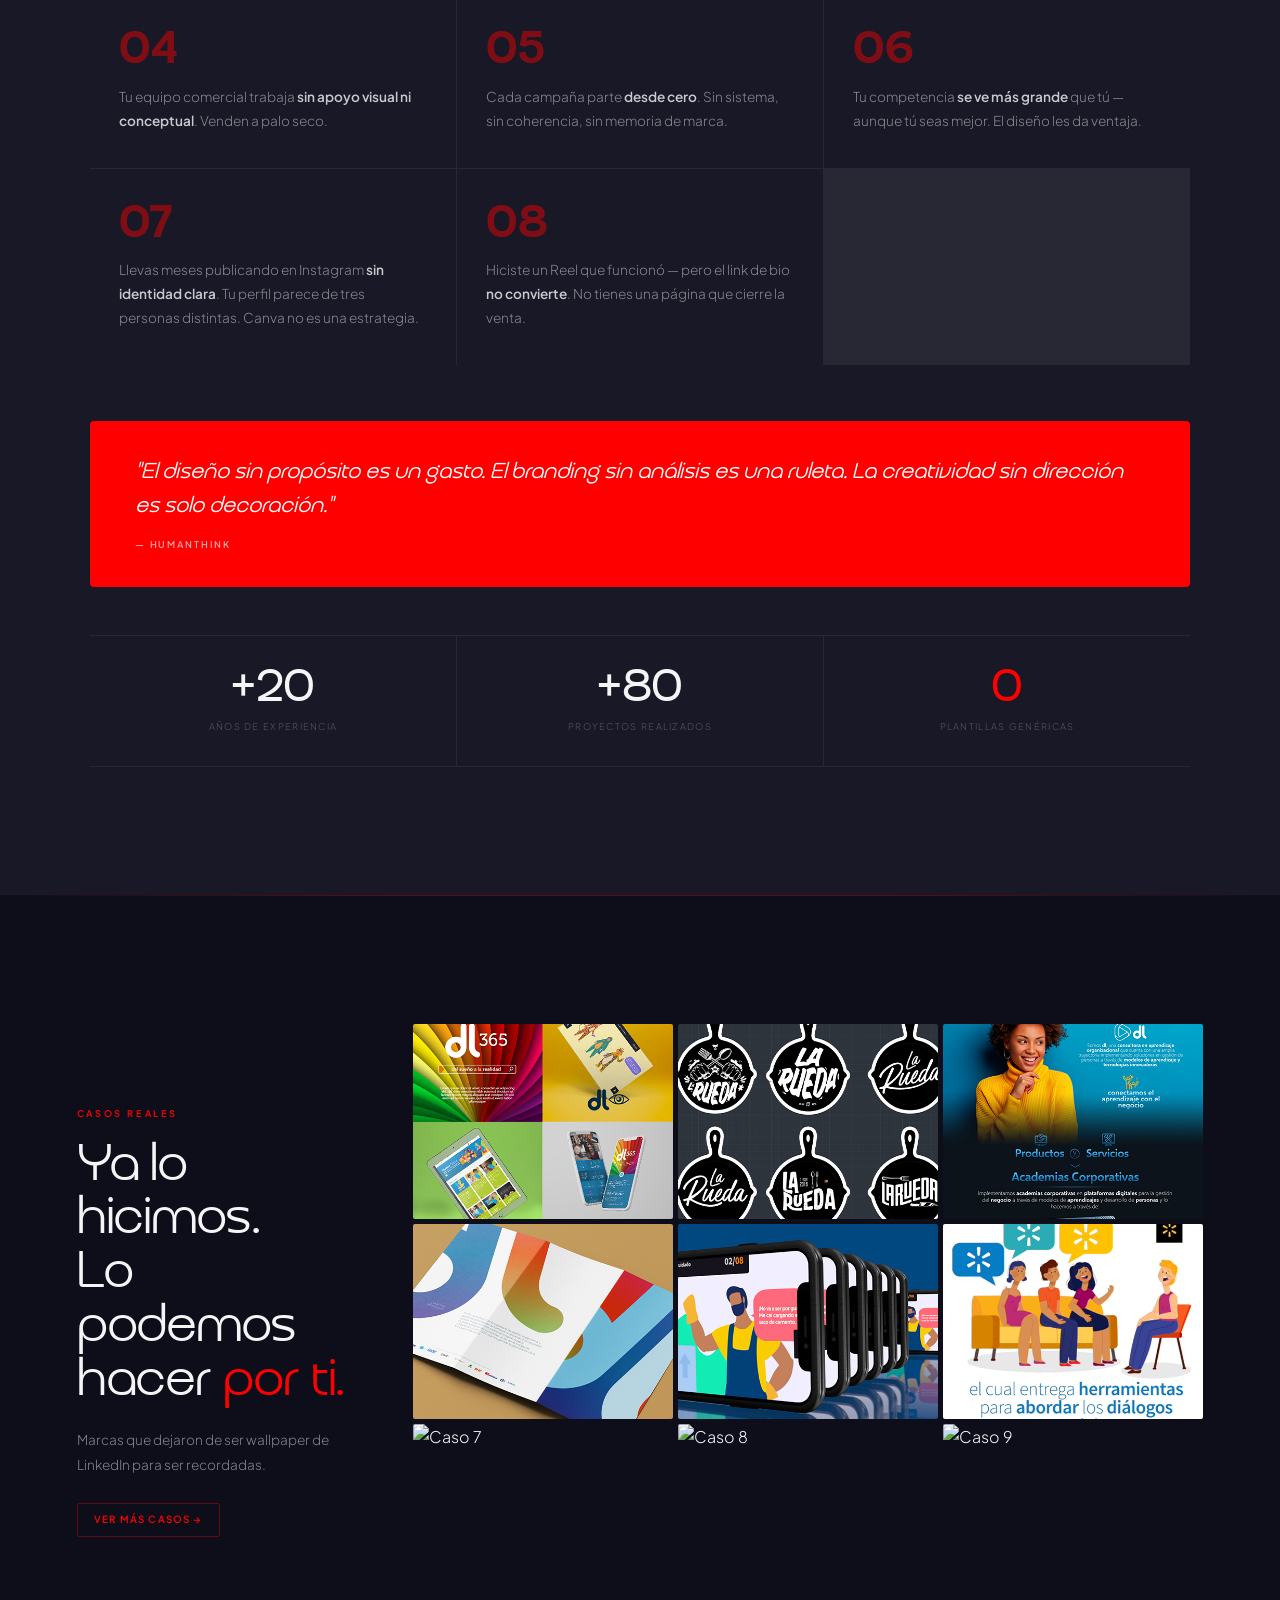
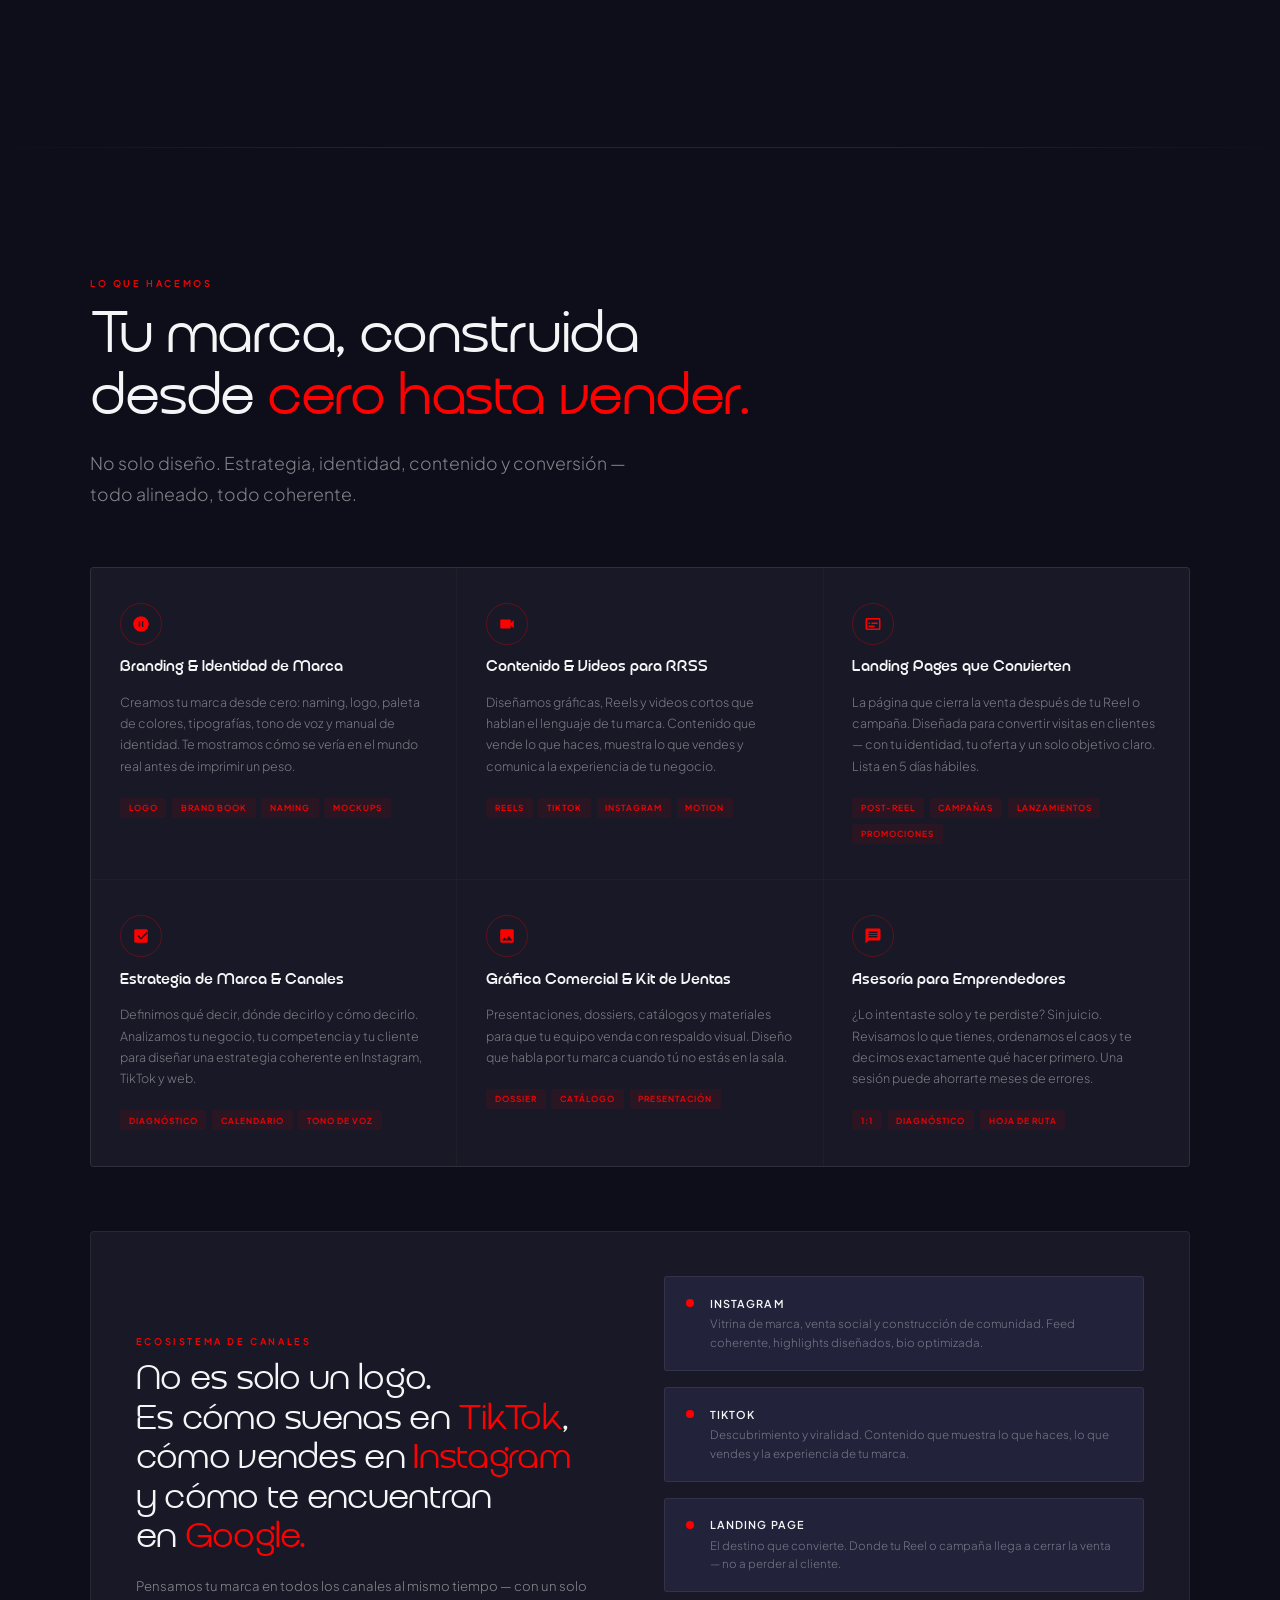
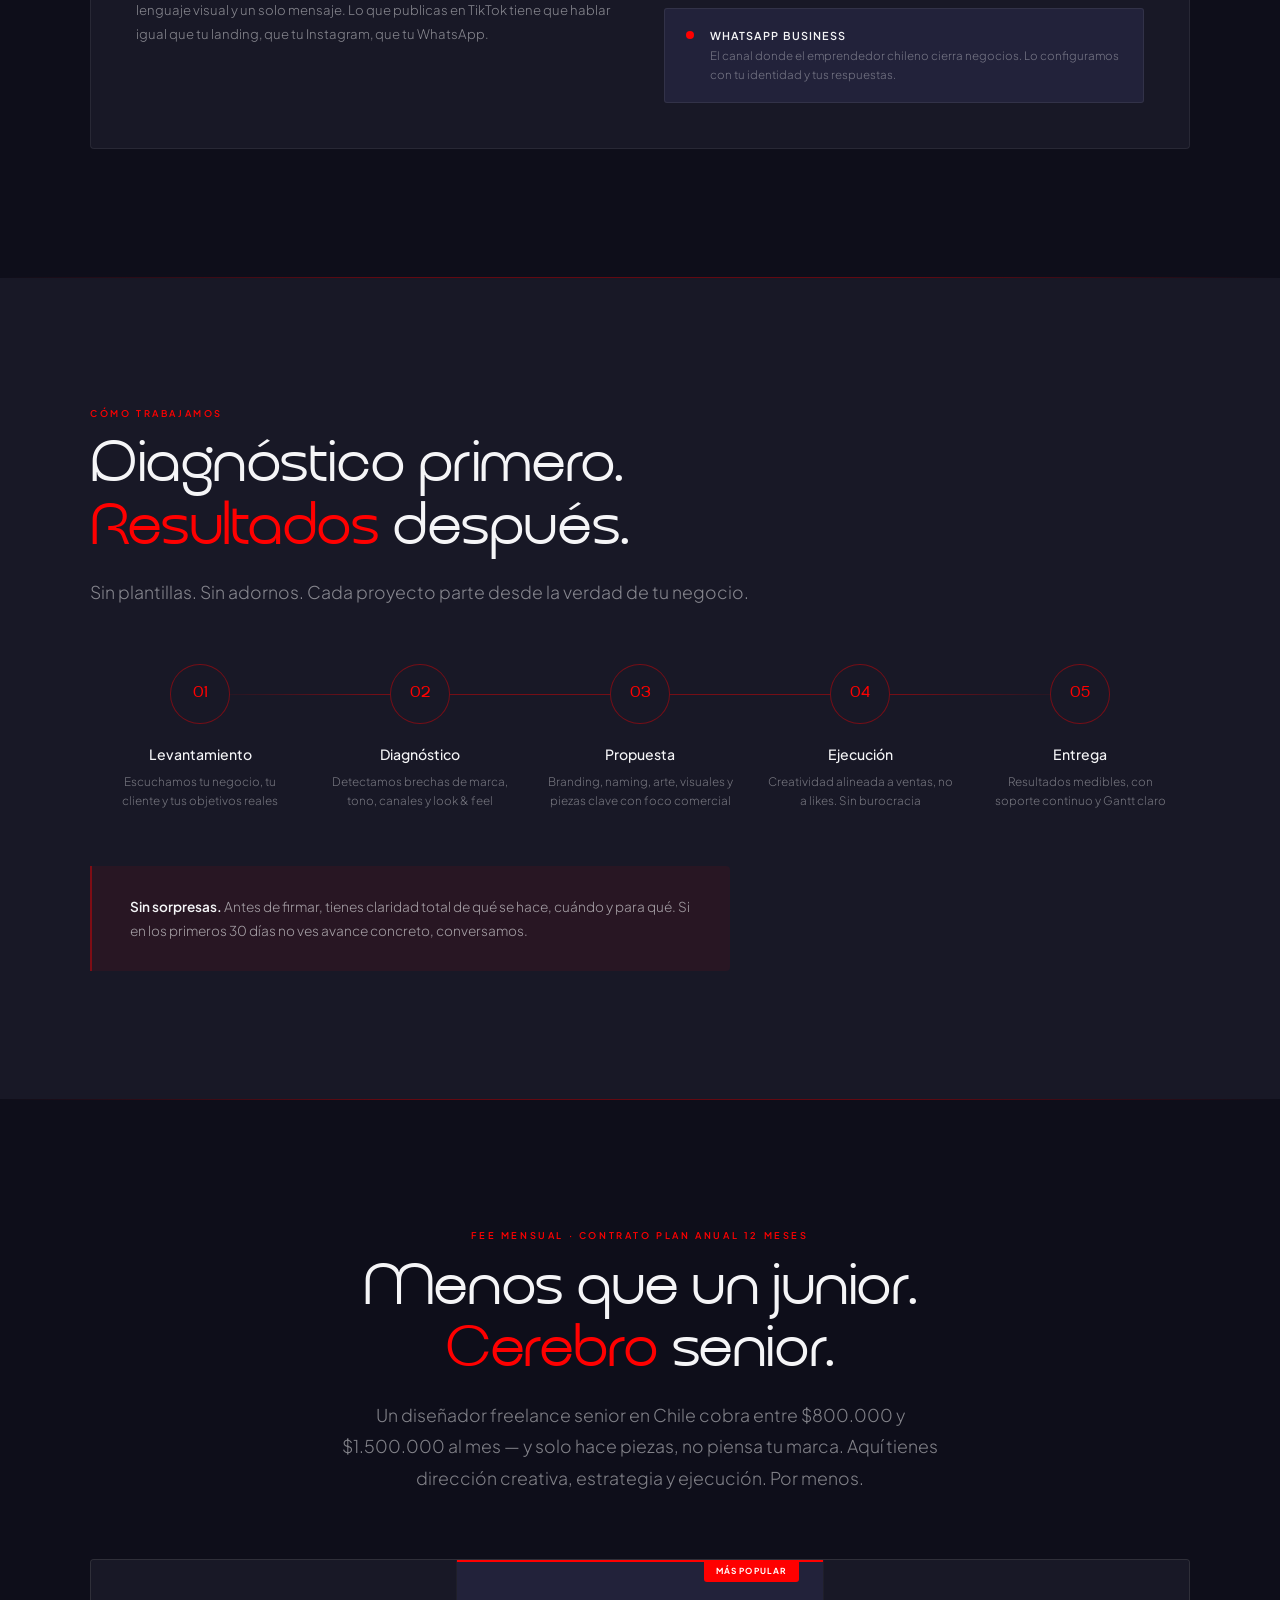
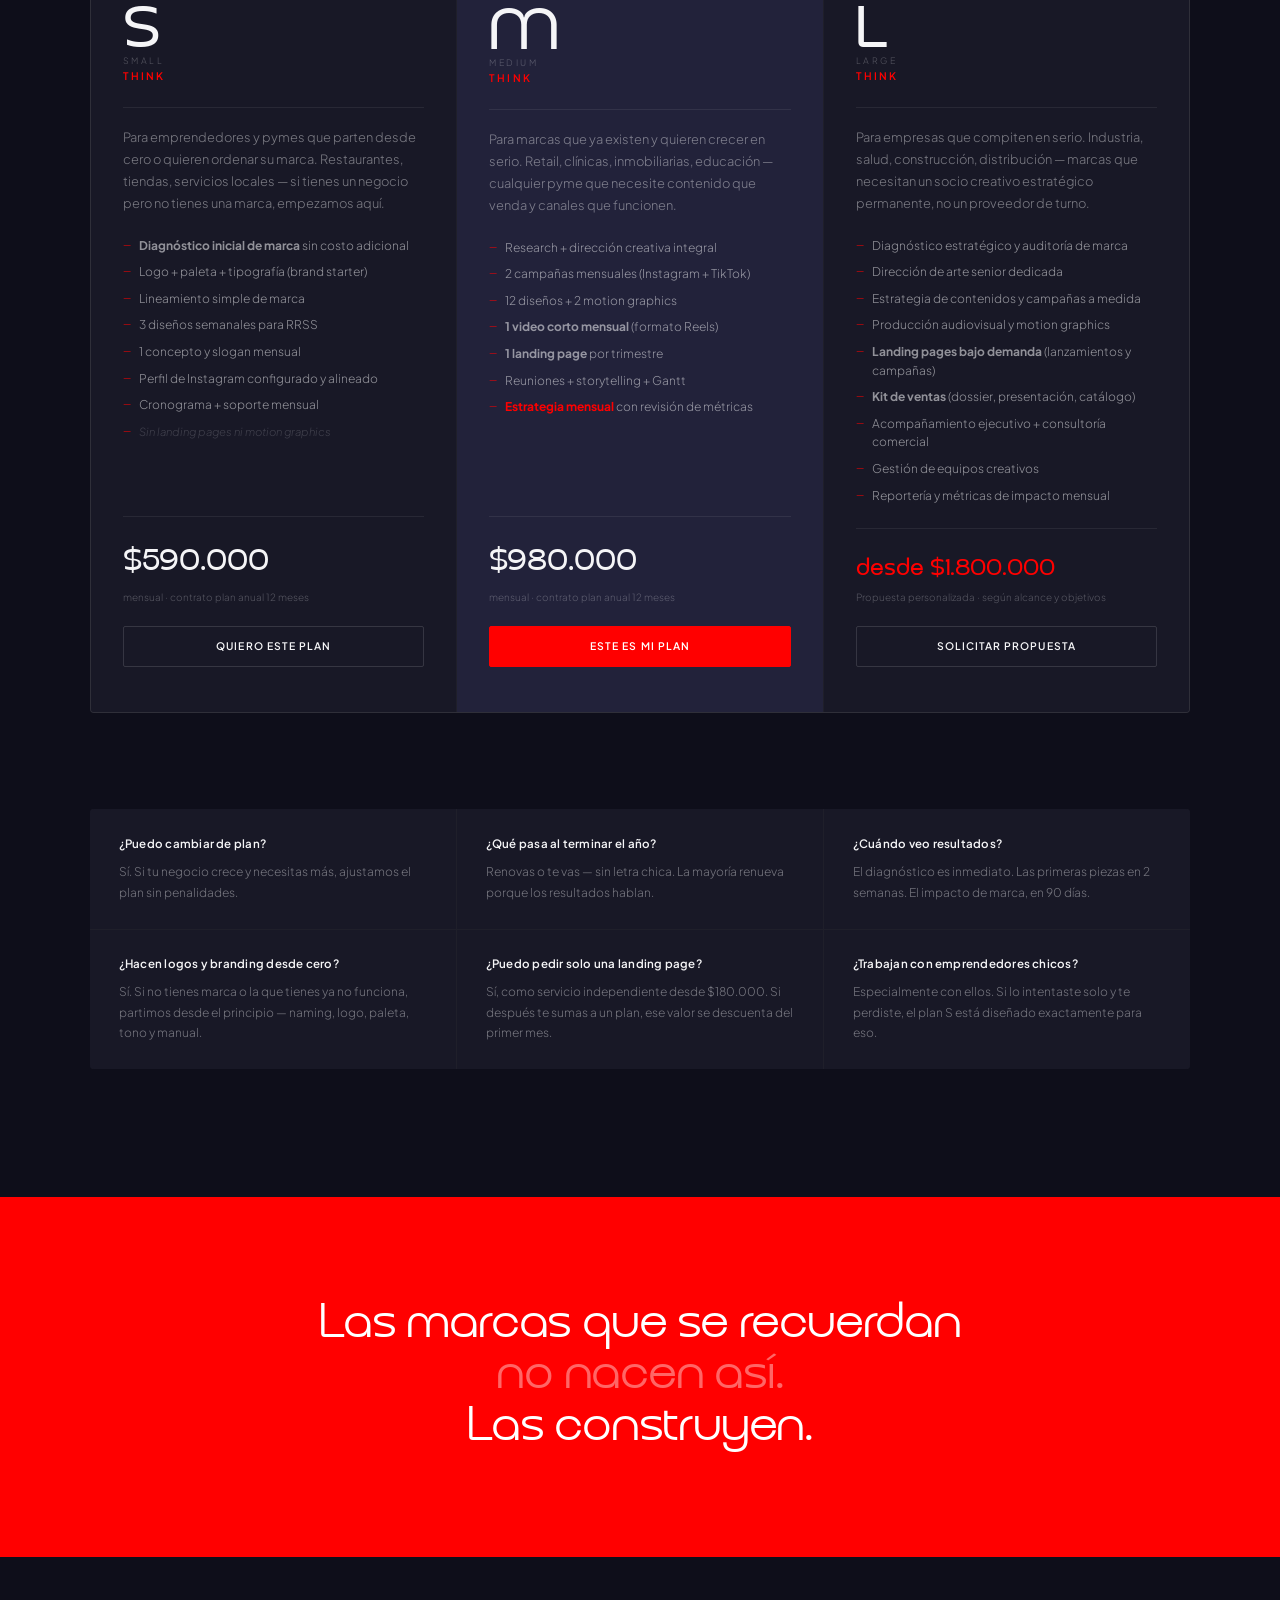
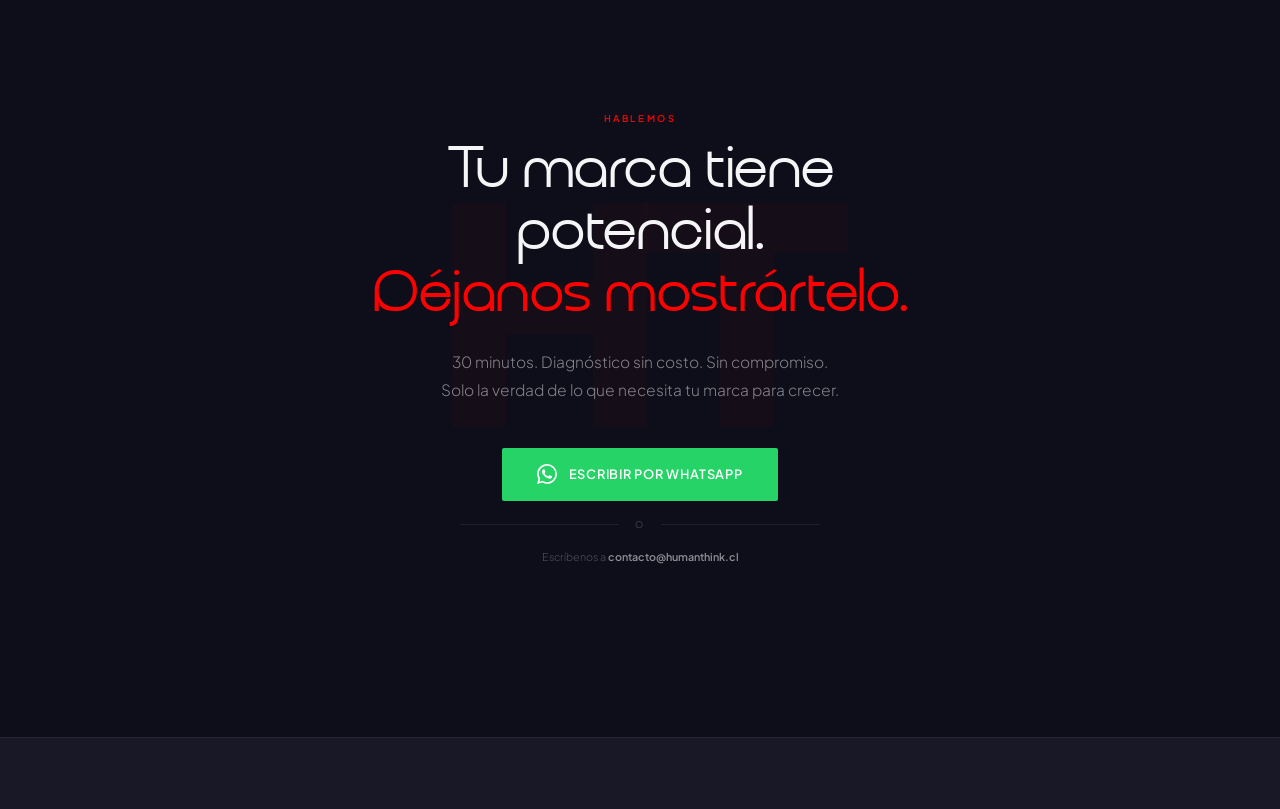
==== commit 2928aa9b: "initial commit" ====
--- a/index.html
+++ b/index.html
@@ -11,985 +11,8 @@
 <link rel="preconnect" href="https://fonts.googleapis.com">
 <link rel="preconnect" href="https://fonts.gstatic.com" crossorigin>
 <link href="https://fonts.googleapis.com/css2?family=Plus+Jakarta+Sans:ital,wght@0,200;0,300;0,400;0,500;0,600;0,700;0,800;1,300;1,400&display=swap" rel="stylesheet">
-<style>
-/* ═══════════════════════════════════════════
-   TOKENS & RESET
-═══════════════════════════════════════════ */
-:root {
-  --red:       #FF0000;
-  --red-soft:  rgba(255,0,0,.07);
-  --dark:      #0E0E1A;
-  --dark2:     #181826;
-  --dark3:     #22223A;
-  --light:     #F5F5F7;
-  --muted:     rgba(245,245,247,.50);
-  --muted2:    rgba(245,245,247,.28);
-  --border:    rgba(255,255,255,.07);
-  --border2:   rgba(255,255,255,.13);
-  --ease:      cubic-bezier(.25,.46,.45,.94);
-  --ease-out:  cubic-bezier(.16,1,.3,1);
-}
-*, *::before, *::after { box-sizing: border-box; margin: 0; padding: 0; }
-html { scroll-behavior: smooth; font-size: 16px; }
-body {
-  font-family: 'Plus Jakarta Sans', -apple-system, BlinkMacSystemFont, sans-serif;
-  font-weight: 300;
-  background: var(--dark);
-  color: var(--light);
-  overflow-x: hidden;
-  line-height: 1.6;
-  -webkit-font-smoothing: antialiased;
-}
-img { max-width: 100%; display: block; }
-a { text-decoration: none; color: inherit; }
-
-/* ═══════════════════════════════════════════
-   FUENTES LOCALES
-═══════════════════════════════════════════ */
-@font-face { font-family:'Qurova'; src:url('fonts/Qurova-Light.ttf') format('truetype'); font-weight:300; font-display:swap; }
-@font-face { font-family:'Qurova'; src:url('fonts/Qurova-Regular.ttf') format('truetype'); font-weight:400; font-display:swap; }
-@font-face { font-family:'Qurova'; src:url('fonts/Qurova-Medium.ttf') format('truetype'); font-weight:500; font-display:swap; }
-@font-face { font-family:'Qurova'; src:url('fonts/Qurova-SemiBold.ttf') format('truetype'); font-weight:600; font-display:swap; }
-@font-face { font-family:'Qurova'; src:url('fonts/Qurova-Bold.ttf') format('truetype'); font-weight:700; font-display:swap; }
-
-/* ═══════════════════════════════════════════
-   NAV — estilo Apple: translúcido + blur
-═══════════════════════════════════════════ */
-nav#nav {
-  position: fixed; top: 0; left: 0; right: 0; z-index: 900;
-  height: 52px;
-  display: flex; align-items: center; justify-content: space-between;
-  padding: 0 clamp(1.5rem, 5vw, 3.5rem);
-  background: rgba(14,14,26,.72);
-  backdrop-filter: saturate(180%) blur(20px);
-  -webkit-backdrop-filter: saturate(180%) blur(20px);
-  border-bottom: 1px solid var(--border);
-}
-.nav-logo-horiz { height: 20px; width: auto; display: block; }
-.nav-logo-block  { height: 32px; width: auto; display: none; }
-.nav-links {
-  display: flex; gap: 2rem; list-style: none;
-  align-items: center;
-}
-.nav-links a {
-  font-family: 'Qurova', sans-serif;
-  font-size: .70rem; font-weight: 300;
-  letter-spacing: .16em; text-transform: uppercase;
-  color: rgba(245,245,247,.72);
-  transition: color .2s var(--ease);
-}
-.nav-links a:hover { color: #fff; font-weight: 600; }
-.nav-links .nav-ig { display: flex; align-items: center; }
-.nav-links .nav-ig svg { width: 15px; height: 15px; fill: rgba(245,245,247,.65); transition: fill .2s; }
-.nav-links .nav-ig:hover svg { fill: #fff; }
-.nav-cta {
-  font-size: .68rem; font-weight: 600;
-  letter-spacing: .08em; text-transform: uppercase;
-  padding: .42rem 1.1rem;
-  border: 1px solid rgba(255,0,0,.6);
-  color: var(--red);
-  transition: background .25s, color .25s, border-color .25s;
-  border-radius: 2px;
-}
-.nav-cta:hover { background: var(--red); color: #fff; border-color: var(--red); }
-
-/* ═══════════════════════════════════════════
-   HERO
-═══════════════════════════════════════════ */
-.hero {
-  position: relative; width: 100%;
-  min-height: 100svh;
-  overflow: hidden; background: #070710;
-  display: flex; align-items: flex-end;
-}
-.hero-video-wrap {
-  position: absolute; inset: 0; z-index: 0;
-  overflow: hidden; pointer-events: none;
-}
-.hero-video-wrap iframe {
-  position: absolute; top: 50%; left: 50%;
-  width: 177.78vh; height: 56.25vw;
-  min-width: 100%; min-height: 100%;
-  transform: translate(-50%,-50%);
-  border: none; pointer-events: none;
-}
-/* Gradient overlay de precisión quirúrgica */
-.hero-overlay {
-  position: absolute; inset: 0; z-index: 1;
-  background:
-    linear-gradient(to right, rgba(7,7,16,.96) 0%, rgba(7,7,16,.60) 55%, rgba(7,7,16,.20) 100%),
-    linear-gradient(to top, rgba(7,7,16,.98) 0%, transparent 40%);
-}
-/* Grain sutil — profundidad visual como Apple */
-.hero-grain {
-  position: absolute; inset: 0; z-index: 2;
-  opacity: .025;
-  background-image: url("data:image/svg+xml,%3Csvg viewBox='0 0 256 256' xmlns='http://www.w3.org/2000/svg'%3E%3Cfilter id='n'%3E%3CfeTurbulence type='fractalNoise' baseFrequency='.9' numOctaves='4' stitchTiles='stitch'/%3E%3C/filter%3E%3Crect width='100%25' height='100%25' filter='url(%23n)' opacity='1'/%3E%3C/svg%3E");
-  background-repeat: repeat;
-  background-size: 128px 128px;
-  pointer-events: none;
-}
-
-
-/* Contenido hero */
-.hero-content {
-  position: relative; z-index: 3;
-  width: 100%;
-  padding: 0 clamp(1.5rem, 6vw, 6rem) clamp(5rem, 10vh, 9rem);
-  display: flex; flex-direction: column;
-  align-items: flex-start;
-}
-.hero-eyebrow {
-  font-size: .60rem; font-weight: 600;
-  letter-spacing: .28em; text-transform: uppercase;
-  color: var(--red); margin-bottom: 1.4rem;
-  opacity: 0; animation: fadeUp .8s .2s var(--ease-out) forwards;
-}
-.hero-slides { width: 100%; max-width: 820px; }
-.slide-fade-wrap { opacity: 1; transition: opacity .55s var(--ease); }
-
-/* El titular: "__ vende" */
-.slide-h1-fixed {
-  font-family: 'Qurova', sans-serif;
-  font-weight: 300;
-  font-size: clamp(3.2rem, 7.5vw, 6.4rem);
-  line-height: 1.02;
-  color: var(--light);
-  letter-spacing: -.03em;
-  margin-bottom: 1.2rem;
-  opacity: 0; animation: fadeUp .9s .35s var(--ease-out) forwards;
-}
-.slide-vende { font-style: normal; color: var(--red); font-weight: 400; }
-
-.slide-sub {
-  font-family: 'Qurova', sans-serif;
-  font-size: clamp(.9rem, 1.8vw, 1.15rem);
-  font-weight: 300;
-  color: rgba(245,245,247,.60);
-  line-height: 1.65;
-  margin-bottom: .4rem;
-  opacity: 0; animation: fadeUp .9s .5s var(--ease-out) forwards;
-}
-.slide-ideal {
-  font-size: .58rem; font-weight: 300;
-  letter-spacing: .16em; text-transform: uppercase;
-  color: rgba(245,245,247,.22);
-  opacity: 0; animation: fadeUp .9s .6s var(--ease-out) forwards;
-}
-
-/* CTAs hero */
-.hero-cta-wrap {
-  display: flex; gap: 1rem; flex-wrap: wrap;
-  margin-top: 2.8rem;
-  opacity: 0; transition: opacity 1s var(--ease);
-}
-.btn-primary {
-  font-size: .72rem; font-weight: 600;
-  letter-spacing: .08em; text-transform: uppercase;
-  padding: .82rem 2rem;
-  background: var(--red); color: #fff;
-  border: 1px solid var(--red);
-  cursor: pointer; display: inline-flex; align-items: center; gap: .5rem;
-  transition: background .25s, transform .2s var(--ease-out), box-shadow .25s;
-  border-radius: 2px;
-}
-.btn-primary:hover { background: #e00; transform: translateY(-2px); box-shadow: 0 8px 28px rgba(255,0,0,.28); }
-.btn-outline {
-  font-size: .72rem; font-weight: 300;
-  letter-spacing: .08em; text-transform: uppercase;
-  padding: .82rem 2rem;
-  background: transparent; color: rgba(245,245,247,.75);
-  border: 1px solid var(--border2);
-  cursor: pointer; display: inline-block;
-  transition: border-color .25s, color .25s, transform .2s var(--ease-out);
-  border-radius: 2px;
-}
-.btn-outline:hover { border-color: rgba(245,245,247,.45); color: #fff; transform: translateY(-2px); }
-
-/* Scroll hint */
-.hero-scroll {
-  position: absolute; bottom: 2.2rem; left: 50%; transform: translateX(-50%);
-  z-index: 4; display: flex; flex-direction: column; align-items: center; gap: .4rem;
-  font-size: .52rem; letter-spacing: .22em; text-transform: uppercase;
-  color: rgba(245,245,247,.18);
-  animation: bounce 2.8s infinite var(--ease);
-}
-.hero-scroll::after {
-  content: '';
-  display: block; width: 1px; height: 28px;
-  background: linear-gradient(to bottom, rgba(255,0,0,.5), transparent);
-}
-
-/* Barra de progreso */
-.hero-progress {
-  position: absolute; bottom: 0; left: 0; right: 0; z-index: 4;
-  height: 1.5px; background: rgba(255,255,255,.04);
-}
-.hero-progress-bar { height: 100%; width: 0%; background: var(--red); }
-
-/* ═══════════════════════════════════════════
-   SEPARADORES
-═══════════════════════════════════════════ */
-.divider {
-  width: 100%; height: 1px;
-  background: linear-gradient(90deg, transparent, rgba(255,0,0,.35) 30%, rgba(255,0,0,.35) 70%, transparent);
-}
-
-/* ═══════════════════════════════════════════
-   TIPOGRAFÍA DE SECCIÓN — estilo Apple
-═══════════════════════════════════════════ */
-.section-wrap { padding: clamp(5rem,10vw,9rem) clamp(1.5rem,6vw,6rem); }
-.section-inner { max-width: 1100px; margin: 0 auto; }
-.section-eyebrow {
-  display: block;
-  font-size: .58rem; font-weight: 600;
-  letter-spacing: .28em; text-transform: uppercase;
-  color: var(--red); margin-bottom: 1rem;
-}
-.section-h2 {
-  font-family: 'Qurova', sans-serif; font-weight: 300;
-  font-size: clamp(2.2rem, 4.5vw, 3.8rem);
-  line-height: 1.08; letter-spacing: -.025em;
-  color: var(--light); margin-bottom: 1rem;
-}
-.section-h2 em { font-style: normal; color: var(--red); }
-.section-lead {
-  font-weight: 300; font-size: clamp(.90rem,1.7vw,1.1rem);
-  color: var(--muted); line-height: 1.8;
-  max-width: 540px; margin-bottom: 3.5rem;
-}
-
-/* ═══════════════════════════════════════════
-   SECCIÓN PROBLEMA
-═══════════════════════════════════════════ */
-.problem-section { background: var(--dark2); }
-
-.problems-grid {
-  display: grid;
-  grid-template-columns: repeat(3, 1fr);
-  gap: 1px; background: var(--border);
-}
-.problem-item {
-  background: var(--dark2);
-  padding: 2.2rem 1.8rem;
-  transition: background .3s var(--ease);
-  cursor: default; position: relative; overflow: hidden;
-}
-.problem-item::before {
-  content: '';
-  position: absolute; bottom: 0; left: 0; right: 0;
-  height: 2px; background: var(--red);
-  transform: scaleX(0); transform-origin: left;
-  transition: transform .4s var(--ease-out);
-}
-.problem-item:hover { background: rgba(255,0,0,.06); }
-.problem-item:hover::before { transform: scaleX(1); }
-
-.problem-num {
-  font-family: 'Qurova', sans-serif; font-weight: 600;
-  font-size: 2.8rem; color: var(--red);
-  opacity: .45; line-height: 1;
-  margin-bottom: .6rem;
-  transition: opacity .3s, color .3s;
-}
-.problem-text {
-  font-size: .85rem; font-weight: 300;
-  color: var(--muted); line-height: 1.75;
-  transition: color .3s;
-}
-.problem-text strong { color: rgba(245,245,247,.80); font-weight: 600; transition: color .3s; }
-.problem-item:hover .problem-num { color: #fff; opacity: 1; }
-.problem-item:hover .problem-text { color: rgba(245,245,247,.85); }
-.problem-item:hover .problem-text strong { color: #fff; }
-
-/* Cita */
-.problem-quote {
-  margin-top: 3.5rem;
-  padding: 2.2rem 2.8rem;
-  border-left: none;
-  background: var(--red);
-  border-radius: 4px;
-}
-.problem-quote p {
-  font-family: 'Qurova', sans-serif; font-weight: 300;
-  font-size: clamp(1rem, 2vw, 1.35rem);
-  color: #fff; line-height: 1.6;
-  font-style: italic;
-}
-.problem-quote cite {
-  display: block; margin-top: .75rem;
-  font-size: .58rem; letter-spacing: .2em; text-transform: uppercase;
-  color: rgba(255,255,255,.65); font-weight: 600; font-style: normal;
-}
-
-/* Social proof */
-.social-proof {
-  display: flex; gap: 0;
-  margin-top: 3rem;
-  border-top: 1px solid var(--border);
-  border-bottom: 1px solid var(--border);
-}
-.social-proof-item {
-  flex: 1; padding: 2rem 1.5rem;
-  border-right: 1px solid var(--border);
-  text-align: center;
-}
-.social-proof-item:last-child { border-right: none; }
-.proof-num {
-  font-family: 'Qurova', sans-serif; font-weight: 400;
-  font-size: 2.8rem; color: var(--light); line-height: 1;
-  margin-bottom: .4rem;
-}
-.proof-num.accent { color: var(--red); }
-.proof-label {
-  font-size: .58rem; font-weight: 300; letter-spacing: .14em;
-  text-transform: uppercase; color: var(--muted2);
-}
-
-/* ═══════════════════════════════════════════
-   PORTFOLIO
-═══════════════════════════════════════════ */
-.portfolio-section {
-  background: var(--dark);
-  padding: clamp(5rem,10vw,9rem) clamp(1.5rem,6vw,6rem);
-}
-.portfolio-inner {
-  max-width: 1240px; margin: 0 auto;
-  display: grid;
-  grid-template-columns: 280px 1fr;
-  gap: 3.5rem;
-  align-items: center;
-}
-.portfolio-text {
-  display: flex; flex-direction: column;
-  gap: 1.2rem;
-  position: sticky; top: 80px;
-}
-.portfolio-text .section-eyebrow { margin-bottom: 0; }
-.portfolio-text .section-h2 {
-  font-size: clamp(2rem, 4vw, 3.2rem);
-  line-height: 1.05;
-  margin-bottom: 0;
-}
-.portfolio-text .section-lead {
-  font-size: .85rem;
-  margin-bottom: 0;
-  max-width: 100%;
-}
-.portfolio-more {
-  display: inline-flex; align-items: center; gap: .5rem;
-  font-size: .62rem; font-weight: 600;
-  letter-spacing: .12em; text-transform: uppercase;
-  color: var(--red); border: 1px solid rgba(255,0,0,.35);
-  padding: .5rem 1rem;
-  transition: background .25s, color .25s;
-  border-radius: 2px;
-  align-self: flex-start;
-  margin-top: .4rem;
-}
-.portfolio-more:hover { background: var(--red); color: #fff; }
-
-/* Grid 3×3 */
-.portfolio-grid {
-  display: grid;
-  grid-template-columns: repeat(3, 1fr);
-  gap: 5px;
-}
-.portfolio-item {
-  position: relative; overflow: hidden;
-  aspect-ratio: 4/3; cursor: pointer;
-  border-radius: 2px;
-}
-.portfolio-item img {
-  width: 100%; height: 100%; object-fit: cover; object-position: center;
-  transition: transform .6s var(--ease), filter .45s var(--ease);
-  display: block;
-}
-.portfolio-item:hover img { transform: scale(1.07); filter: brightness(.45); }
-.portfolio-item-overlay {
-  position: absolute; inset: 0;
-  display: flex; align-items: flex-end; padding: .7rem;
-  opacity: 0; transition: opacity .35s var(--ease);
-  background: linear-gradient(to top, rgba(255,0,0,.7) 0%, transparent 60%);
-}
-.portfolio-item:hover .portfolio-item-overlay { opacity: 1; }
-.portfolio-item-label {
-  font-size: .65rem; font-weight: 600;
-  color: #fff; letter-spacing: .08em;
-  text-transform: uppercase;
-}
-.play-badge {
-  position: absolute; top: 50%; left: 50%;
-  transform: translate(-50%,-50%) scale(.7);
-  width: 36px; height: 36px; border-radius: 50%;
-  background: rgba(255,0,0,.85);
-  display: flex; align-items: center; justify-content: center;
-  opacity: 0; transition: opacity .35s, transform .35s var(--ease-out);
-}
-.portfolio-item:hover .play-badge { opacity: 1; transform: translate(-50%,-50%) scale(1); }
-.play-badge svg { width: 13px; height: 13px; fill: #fff; margin-left: 2px; }
-
-/* ═══════════════════════════════════════════
-   MODALES
-═══════════════════════════════════════════ */
-.modal-overlay {
-  position: fixed; inset: 0; z-index: 1200;
-  background: rgba(0,0,0,.88);
-  display: flex; align-items: center; justify-content: center;
-  opacity: 0; pointer-events: none;
-  transition: opacity .35s var(--ease);
-  backdrop-filter: blur(12px);
-}
-.modal-overlay.open { opacity: 1; pointer-events: auto; }
-.modal-close {
-  position: absolute; top: 1.2rem; right: 1.6rem;
-  background: none; border: none; cursor: pointer;
-  font-size: .65rem; font-weight: 600; letter-spacing: .12em; text-transform: uppercase;
-  color: rgba(255,255,255,.5); transition: color .2s;
-  font-family: 'Plus Jakarta Sans', sans-serif; z-index: 10;
-}
-.modal-close:hover { color: #fff; }
-.modal-video-box { position: relative; width: 90%; max-width: 900px; background: #000; aspect-ratio: 16/9; border-radius: 4px; overflow: hidden; }
-.modal-video-box iframe { width: 100%; height: 100%; border: none; }
-.modal-carousel-box {
-  position: relative;
-  width: 500px;
-  max-width: 92vw;
-}
-.carousel-track {
-  position: relative; overflow: hidden; border-radius: 4px;
-  width: 500px; max-width: 92vw;
-  height: 500px; max-height: 92vw;
-  background: #000;
-  display: flex; align-items: center; justify-content: center;
-}
-.carousel-img {
-  display: none;
-  max-width: 100%; max-height: 100%;
-  width: auto; height: auto;
-  object-fit: contain;
-}
-.carousel-img.active { display: block; }
-.carousel-nav { display: flex; align-items: center; justify-content: center; gap: 1rem; margin-top: .9rem; }
-.carousel-btn { background: rgba(255,255,255,.1); border: none; color: #fff; width: 36px; height: 36px; border-radius: 50%; cursor: pointer; font-size: 1rem; transition: background .2s; display: flex; align-items: center; justify-content: center; }
-.carousel-btn:hover { background: rgba(255,0,0,.65); }
-.carousel-dots { display: flex; gap: .5rem; }
-.carousel-dot { width: 6px; height: 6px; border-radius: 50%; background: rgba(255,255,255,.25); cursor: pointer; transition: background .2s; }
-.carousel-dot.active { background: var(--red); }
-
-/* ═══════════════════════════════════════════
-   CÓMO TRABAJAMOS
-═══════════════════════════════════════════ */
-.how-section {
-  background: var(--dark2);
-  padding: clamp(5rem,10vw,9rem) clamp(1.5rem,6vw,6rem);
-}
-.how-inner { max-width: 1100px; margin: 0 auto; }
-.how-steps {
-  display: grid; grid-template-columns: repeat(5,1fr);
-  gap: 0; margin-top: 3.5rem; position: relative;
-}
-.how-steps::before {
-  content: '';
-  position: absolute; top: 1.85rem;
-  left: 10%; right: 10%; height: 1px;
-  background: linear-gradient(90deg, transparent, rgba(255,0,0,.4) 20%, rgba(255,0,0,.4) 80%, transparent);
-  z-index: 0;
-}
-.how-step {
-  position: relative; z-index: 1;
-  display: flex; flex-direction: column;
-  align-items: center; text-align: center; padding: 0 1rem;
-}
-.how-step-num {
-  width: 3.7rem; height: 3.7rem; border-radius: 50%;
-  background: var(--dark2); border: 1px solid rgba(255,0,0,.4);
-  display: flex; align-items: center; justify-content: center;
-  font-family: 'Qurova', sans-serif; font-weight: 400;
-  font-size: .92rem; color: var(--red);
-  margin-bottom: 1.2rem;
-  transition: background .3s, border-color .3s, color .3s, font-weight .1s;
-  flex-shrink: 0;
-}
-.how-step:hover .how-step-num {
-  background: var(--red);
-  border-color: var(--red);
-  color: #fff;
-  font-weight: 600;
-}
-.how-step-title { font-weight: 500; font-size: .88rem; color: var(--light); margin-bottom: .4rem; }
-.how-step-desc { font-size: .73rem; font-weight: 300; color: rgba(245,245,247,.42); line-height: 1.65; }
-
-/* Garantía */
-.guarantee-block {
-  margin-top: 3.5rem;
-  padding: 1.8rem 2.4rem;
-  border-left: 2px solid rgba(255,0,0,.4);
-  background: var(--red-soft);
-  max-width: 640px; border-radius: 0 4px 4px 0;
-}
-.guarantee-block p {
-  font-size: .85rem; font-weight: 300;
-  color: rgba(245,245,247,.62); line-height: 1.75;
-}
-.guarantee-block strong { color: var(--light); font-weight: 600; }
-
-/* ═══════════════════════════════════════════
-   SERVICIOS
-═══════════════════════════════════════════ */
-.servicios-section {
-  background: var(--dark);
-  padding: clamp(5rem,10vw,9rem) clamp(1.5rem,6vw,6rem);
-}
-.servicios-inner { max-width: 1100px; margin: 0 auto; }
-
-/* Grid de servicios */
-.servicios-grid {
-  display: grid;
-  grid-template-columns: repeat(3, 1fr);
-  gap: 1px; background: var(--border);
-  margin-top: 3.5rem;
-  border: 1px solid var(--border);
-  border-radius: 4px; overflow: hidden;
-}
-.servicio-card {
-  background: var(--dark2);
-  padding: 2.2rem 1.8rem;
-  display: flex; flex-direction: column; gap: .9rem;
-  position: relative; overflow: hidden;
-  transition: background .3s var(--ease);
-}
-.servicio-card:hover { background: rgba(255,0,0,.05); }
-.servicio-card::after {
-  content: '';
-  position: absolute; bottom: 0; left: 0; right: 0;
-  height: 2px; background: var(--red);
-  transform: scaleX(0); transform-origin: left;
-  transition: transform .4s var(--ease-out);
-}
-.servicio-card:hover::after { transform: scaleX(1); }
-.servicio-icon {
-  width: 42px; height: 42px;
-  border: 1px solid rgba(255,0,0,.3);
-  border-radius: 50%;
-  display: flex; align-items: center; justify-content: center;
-  flex-shrink: 0;
-}
-.servicio-icon svg { width: 18px; height: 18px; fill: var(--red); }
-.servicio-title {
-  font-family: 'Qurova', sans-serif; font-weight: 500;
-  font-size: .95rem; color: var(--light); line-height: 1.2;
-}
-.servicio-desc {
-  font-size: .78rem; font-weight: 300;
-  color: rgba(245,245,247,.45); line-height: 1.7;
-}
-.servicio-tags {
-  display: flex; flex-wrap: wrap; gap: .35rem;
-  margin-top: .4rem;
-}
-.servicio-tag {
-  font-size: .52rem; font-weight: 600;
-  letter-spacing: .12em; text-transform: uppercase;
-  color: var(--red); background: rgba(255,0,0,.08);
-  padding: .22rem .55rem; border-radius: 2px;
-}
-
-/* Bloque canales integrados */
-.canales-block {
-  margin-top: 4rem;
-  padding: 2.8rem;
-  background: var(--dark2);
-  border: 1px solid var(--border);
-  border-radius: 4px;
-  display: grid;
-  grid-template-columns: 1fr 1fr;
-  gap: 3rem; align-items: center;
-}
-.canales-text .section-eyebrow { margin-bottom: .8rem; }
-.canales-text h3 {
-  font-family: 'Qurova', sans-serif; font-weight: 300;
-  font-size: clamp(1.4rem, 3vw, 2.2rem);
-  line-height: 1.12; letter-spacing: -.02em;
-  color: var(--light); margin-bottom: 1rem;
-}
-.canales-text h3 em { font-style: normal; color: var(--red); }
-.canales-text p {
-  font-size: .82rem; font-weight: 300;
-  color: rgba(245,245,247,.50); line-height: 1.8;
-}
-.canales-list {
-  display: flex; flex-direction: column; gap: 1rem;
-}
-.canal-item {
-  display: flex; align-items: flex-start; gap: 1rem;
-  padding: 1.1rem 1.3rem;
-  background: var(--dark3);
-  border-radius: 3px;
-  border: 1px solid var(--border);
-  transition: border-color .3s var(--ease);
-}
-.canal-item:hover { border-color: rgba(255,0,0,.3); }
-.canal-dot {
-  width: 8px; height: 8px; border-radius: 50%;
-  background: var(--red); flex-shrink: 0; margin-top: .28rem;
-}
-.canal-name {
-  font-size: .68rem; font-weight: 600;
-  letter-spacing: .1em; text-transform: uppercase;
-  color: var(--light); margin-bottom: .2rem;
-}
-.canal-desc {
-  font-size: .72rem; font-weight: 300;
-  color: rgba(245,245,247,.40); line-height: 1.6;
-}
-
-@media (max-width: 900px) {
-  .servicios-grid { grid-template-columns: 1fr; }
-  .canales-block { grid-template-columns: 1fr; gap: 2rem; }
-}
-@media (max-width: 640px) {
-  .servicios-grid { grid-template-columns: 1fr; }
-}
-
-/* ═══════════════════════════════════════════
-   PLANES — estilo Apple pricing
-═══════════════════════════════════════════ */
-.plans-section {
-  background: var(--dark);
-  padding: clamp(5rem,10vw,9rem) clamp(1.5rem,6vw,6rem);
-}
-.plans-inner { max-width: 1100px; margin: 0 auto; }
-.plans-header { text-align: center; margin-bottom: 4rem; }
-.plans-header .section-lead { max-width: 600px; margin: 0 auto; text-align: center; margin-bottom: 0; }
-
-.plans-grid {
-  display: grid; grid-template-columns: repeat(3,1fr);
-  gap: 1px; background: var(--border);
-  border: 1px solid var(--border);
-  border-radius: 4px; overflow: hidden;
-}
-.plan-card {
-  background: var(--dark2);
-  padding: 2.8rem 2rem;
-  display: flex; flex-direction: column; gap: 1.4rem;
-  position: relative;
-  transition: background .3s var(--ease);
-}
-.plan-card:hover { background: #1e1e30; }
-.plan-card.featured {
-  background: var(--dark3);
-  border-top: 2px solid var(--red);
-}
-.plan-card.featured::before {
-  content: 'más popular';
-  position: absolute; top: -1px; right: 1.5rem;
-  background: var(--red); color: #fff;
-  font-size: .52rem; font-weight: 700;
-  letter-spacing: .14em; text-transform: uppercase;
-  padding: .24rem .7rem; border-radius: 0 0 3px 3px;
-}
-.plan-letter {
-  font-family: 'Qurova', sans-serif; font-weight: 400;
-  font-size: 3.6rem; color: var(--light); line-height: 1;
-}
-.plan-name {
-  font-size: .55rem; font-weight: 300;
-  letter-spacing: .28em; text-transform: uppercase;
-  color: var(--muted2); margin-top: -.5rem;
-}
-.plan-name strong {
-  color: var(--red); display: block;
-  font-size: .65rem; letter-spacing: .2em; font-weight: 600;
-}
-.plan-desc {
-  font-size: .80rem; font-weight: 300;
-  color: rgba(245,245,247,.45); line-height: 1.7;
-  border-top: 1px solid var(--border); padding-top: 1.2rem;
-}
-.plan-features { list-style: none; display: flex; flex-direction: column; gap: .5rem; }
-.plan-features li {
-  font-size: .75rem; font-weight: 300;
-  color: rgba(245,245,247,.55); line-height: 1.55;
-  padding-left: 1rem; position: relative;
-}
-.plan-features li::before {
-  content: '—'; position: absolute; left: 0;
-  color: var(--red); font-size: .58rem;
-}
-.plan-features li.dim {
-  color: rgba(245,245,247,.18); font-style: italic; font-size: .70rem;
-}
-.plan-features li.highlight strong { color: var(--red); }
-.plan-price { margin-top: auto; padding-top: 1.4rem; border-top: 1px solid var(--border); }
-.plan-amount {
-  font-family: 'Qurova', sans-serif; font-weight: 400;
-  font-size: 1.9rem; color: var(--light);
-}
-.plan-amount.quote { font-size: 1.45rem; color: var(--red); }
-.plan-period {
-  font-size: .62rem; font-weight: 300;
-  color: var(--muted2); display: block; margin-top: .15rem;
-}
-.plan-btn {
-  display: block; text-align: center; margin-top: 1.2rem;
-  font-size: .65rem; font-weight: 600;
-  letter-spacing: .1em; text-transform: uppercase;
-  padding: .72rem 1rem; border-radius: 2px;
-  border: 1px solid var(--border2); color: var(--light);
-  transition: background .25s, border-color .25s, color .25s;
-}
-.plan-btn:hover, .plan-card.featured .plan-btn {
-  background: var(--red); border-color: var(--red); color: #fff;
-}
-.plans-note {
-  text-align: center; margin-top: 2rem;
-  font-size: .64rem; font-weight: 300;
-  color: var(--muted2); letter-spacing: .06em;
-}
-
-/* FAQ */
-.faq-grid {
-  display: grid; grid-template-columns: repeat(3,1fr);
-  gap: 1px; background: var(--border);
-  margin-top: 3rem; border-radius: 4px; overflow: hidden;
-}
-.faq-item {
-  background: var(--dark2); padding: 1.6rem 1.8rem;
-}
-.faq-q {
-  font-size: .72rem; font-weight: 600;
-  color: var(--light); margin-bottom: .55rem; letter-spacing: .02em;
-}
-.faq-a {
-  font-size: .75rem; font-weight: 300;
-  color: rgba(245,245,247,.42); line-height: 1.7;
-}
-
-/* ═══════════════════════════════════════════
-   WHY — banda roja
-═══════════════════════════════════════════ */
-.why-section {
-  background: var(--red);
-  padding: clamp(4rem,8vw,7rem) clamp(1.5rem,6vw,6rem);
-}
-.why-inner { max-width: 1100px; margin: 0 auto; text-align: center; }
-.why-section .section-h2 {
-  color: #fff; font-size: clamp(1.9rem,3.8vw,3rem);
-  margin: 0;
-}
-.why-section .section-h2 em { color: rgba(255,255,255,.4); }
-
-/* ═══════════════════════════════════════════
-   CTA FINAL
-═══════════════════════════════════════════ */
-.cta-section {
-  background: var(--dark);
-  padding: clamp(6rem,12vw,11rem) clamp(1.5rem,6vw,6rem);
-  text-align: center; position: relative; overflow: hidden;
-}
-/* Typographic watermark */
-.cta-bg-text {
-  position: absolute; top: 50%; left: 50%;
-  transform: translate(-50%,-50%);
-  font-family: 'Qurova', sans-serif; font-weight: 700;
-  font-size: clamp(10rem,26vw,20rem);
-  white-space: nowrap; color: rgba(255,0,0,.028);
-  letter-spacing: -.06em;
-  pointer-events: none; user-select: none;
-}
-.cta-content { position: relative; z-index: 1; max-width: 640px; margin: 0 auto; }
-.cta-content .section-h2 { margin-bottom: 1.2rem; }
-.cta-desc {
-  font-size: .97rem; font-weight: 300;
-  color: var(--muted); line-height: 1.8;
-  margin-bottom: 2.8rem;
-}
-.cta-form {
-  display: flex; gap: 0; max-width: 460px; margin: 0 auto 1rem;
-  border-radius: 2px; overflow: hidden;
-  border: 1px solid var(--border2);
-}
-.cta-form input {
-  flex: 1; padding: .9rem 1.2rem;
-  background: var(--dark2); border: none;
-  color: var(--light);
-  font-family: 'Plus Jakarta Sans', sans-serif;
-  font-size: .82rem; font-weight: 300;
-  outline: none; transition: background .2s;
-}
-.cta-form input::placeholder { color: var(--muted2); }
-.cta-form input:focus { background: var(--dark3); }
-.cta-form button {
-  padding: .9rem 1.5rem;
-  background: var(--red); color: #fff; border: none; cursor: pointer;
-  font-family: 'Plus Jakarta Sans', sans-serif;
-  font-size: .68rem; font-weight: 600;
-  letter-spacing: .1em; text-transform: uppercase;
-  transition: background .25s; white-space: nowrap;
-}
-.cta-form button:hover { background: #e00; }
-.cta-note { font-size: .67rem; font-weight: 300; color: var(--muted2); }
-.cta-note strong { color: rgba(245,245,247,.55); font-weight: 600; }
-
-/* WhatsApp CTA */
-.cta-wa-wrap {
-  display: flex; flex-direction: column; align-items: center;
-  gap: 1rem; margin-bottom: 1.2rem;
-}
-.btn-whatsapp {
-  display: inline-flex; align-items: center; gap: .7rem;
-  font-size: .80rem; font-weight: 600;
-  letter-spacing: .06em; text-transform: uppercase;
-  padding: 1rem 2.2rem;
-  background: #25D366; color: #fff;
-  border-radius: 2px;
-  transition: background .25s, transform .2s var(--ease-out), box-shadow .25s;
-  border: none; cursor: pointer;
-}
-.btn-whatsapp:hover { background: #1ebe5d; transform: translateY(-2px); box-shadow: 0 8px 28px rgba(37,211,102,.28); }
-.btn-whatsapp svg { width: 20px; height: 20px; fill: #fff; flex-shrink: 0; }
-.cta-divider {
-  display: flex; align-items: center; gap: 1rem;
-  width: 100%; max-width: 360px;
-  font-size: .58rem; letter-spacing: .18em; text-transform: uppercase;
-  color: var(--muted2);
-}
-.cta-divider::before, .cta-divider::after {
-  content: ''; flex: 1; height: 1px; background: var(--border);
-}
-
-/* ═══════════════════════════════════════════
-   FOOTER
-═══════════════════════════════════════════ */
-footer {
-  background: var(--dark2);
-  padding: 2.2rem clamp(1.5rem,6vw,6rem);
-  display: flex; align-items: center; justify-content: space-between; flex-wrap: wrap;
-  gap: 1.2rem; border-top: 1px solid var(--border);
-}
-.footer-logo { height: 18px; width: auto; display: block; }
-.footer-logo-block { height: 30px; width: auto; display: none; }
-.footer-links { display: flex; gap: 1.8rem; align-items: center; }
-.footer-links a {
-  font-size: .62rem; font-weight: 300;
-  color: var(--muted2); letter-spacing: .08em; text-transform: uppercase;
-  transition: color .2s;
-}
-.footer-links a:hover { color: var(--light); }
-.footer-links .footer-ig svg { width: 14px; height: 14px; fill: var(--muted2); transition: fill .2s; }
-.footer-links .footer-ig:hover svg { fill: var(--light); }
-.footer-copy { font-size: .60rem; font-weight: 300; color: var(--muted2); }
-
-/* ═══════════════════════════════════════════
-   ANIMACIONES
-═══════════════════════════════════════════ */
-@keyframes fadeUp {
-  from { opacity: 0; transform: translateY(22px); }
-  to   { opacity: 1; transform: translateY(0); }
-}
-@keyframes bounce {
-  0%,100% { transform: translateX(-50%) translateY(0); }
-  50%      { transform: translateX(-50%) translateY(8px); }
-}
-.reveal { opacity: 1; transform: translateY(0); }
-.reveal.will-animate {
-  opacity: 0; transform: translateY(18px);
-  transition: opacity .8s var(--ease-out), transform .8s var(--ease-out);
-}
-.reveal.will-animate.visible { opacity: 1; transform: translateY(0); }
-
-/* ═══════════════════════════════════════════
-   RESPONSIVE
-═══════════════════════════════════════════ */
-@media (max-width: 1024px) {
-  .problems-grid { grid-template-columns: repeat(2,1fr); }
-}
-/* ═══════════════════════════════════════════
-   HAMBURGUESA
-═══════════════════════════════════════════ */
-.nav-hamburger {
-  display: none;
-  flex-direction: column; justify-content: center; align-items: center;
-  gap: 5px;
-  width: 36px; height: 36px;
-  background: none; border: none; cursor: pointer;
-  padding: 4px; z-index: 1001;
-}
-.nav-hamburger span {
-  display: block; width: 22px; height: 1.5px;
-  background: rgba(245,245,247,.80);
-  transition: transform .35s var(--ease-out), opacity .25s var(--ease), width .3s var(--ease);
-  transform-origin: center;
-}
-/* Estado abierto — X */
-.nav-hamburger.open span:nth-child(1) { transform: translateY(6.5px) rotate(45deg); }
-.nav-hamburger.open span:nth-child(2) { opacity: 0; width: 0; }
-.nav-hamburger.open span:nth-child(3) { transform: translateY(-6.5px) rotate(-45deg); }
-
-/* Drawer mobile */
-.nav-drawer {
-  display: none;
-  position: fixed; top: 48px; left: 0; right: 0;
-  background: rgba(14,14,26,.97);
-  backdrop-filter: saturate(180%) blur(24px);
-  -webkit-backdrop-filter: saturate(180%) blur(24px);
-  border-bottom: 1px solid var(--border);
-  z-index: 899;
-  transform: translateY(-12px);
-  opacity: 0;
-  pointer-events: none;
-  transition: transform .35s var(--ease-out), opacity .3s var(--ease);
-}
-.nav-drawer.open {
-  transform: translateY(0);
-  opacity: 1;
-  pointer-events: auto;
-}
-.nav-drawer-inner {
-  display: flex; flex-direction: column;
-  padding: 1.8rem 1.4rem 2rem;
-  gap: 0;
-}
-.nav-drawer-link {
-  font-family: 'Qurova', sans-serif;
-  font-size: .72rem; font-weight: 300;
-  letter-spacing: .2em; text-transform: uppercase;
-  color: rgba(245,245,247,.65);
-  padding: 1rem 0;
-  border-bottom: 1px solid var(--border);
-  transition: color .2s var(--ease);
-  display: flex; align-items: center; gap: .7rem;
-}
-.nav-drawer-link:last-of-type { border-bottom: none; }
-.nav-drawer-link:hover { color: #fff; }
-.nav-drawer-link svg { width: 16px; height: 16px; fill: rgba(245,245,247,.5); flex-shrink: 0; }
-.nav-drawer-cta {
-  margin-top: 1.4rem;
-  display: block; text-align: center;
-  font-size: .68rem; font-weight: 600;
-  letter-spacing: .1em; text-transform: uppercase;
-  padding: .9rem 1rem;
-  background: var(--red); color: #fff;
-  border-radius: 2px;
-  transition: background .25s;
-}
-.nav-drawer-cta:hover { background: #e00; }
-
-@media (max-width: 900px) {
-  nav#nav { padding: 0 1.2rem; height: 48px; }
-  .nav-links, .nav-cta { display: none; }
-  .nav-logo-horiz { display: none; }
-  .nav-logo-block { display: block; }
-  .nav-hamburger { display: flex; }
-  .nav-drawer { display: block; }
-  .hero-video-wrap iframe { width: 177.78vh; height: 177.78vh; }
-  .portfolio-inner { grid-template-columns: 1fr; gap: 2rem; }
-  .portfolio-text { position: static; }
-  .portfolio-grid { grid-template-columns: repeat(2,1fr); }
-  .how-steps { grid-template-columns: 1fr; gap: 2rem; }
-  .how-steps::before { display: none; }
-  .plans-grid { grid-template-columns: 1fr; }
+<link rel="stylesheet" href="css/styles.css">
+</head>
   .faq-grid { grid-template-columns: 1fr; }
   .cta-form { flex-direction: column; border-radius: 3px; }
   .cta-form input { border-radius: 0; }
@@ -1010,8 +33,8 @@
 <!-- ══ NAV ══ -->
 <nav id="nav">
   <a href="/">
-    <img src="img/logo-horizontal.png" alt="humanthink" class="nav-logo-horiz" width="150" height="20">
-    <img src="img/logo-block.png" alt="humanthink" class="nav-logo-block" width="64" height="32">
+    <img src="imagenes/logo-horizontal.png" alt="humanthink" class="nav-logo-horiz" width="150" height="20">
+    <img src="imagenes/logo-block.png" alt="humanthink" class="nav-logo-block" width="64" height="32">
   </a>
   <ul class="nav-links">
     <li><a href="#servicios">servicios</a></li>
@@ -1151,47 +174,47 @@
     </div>
     <div class="portfolio-grid reveal">
       <div class="portfolio-item" onclick="openCarousel('dl365')">
-        <img src="img/portfolio-dl365.png" alt="DL365" loading="lazy">
+        <img src="imagenes/portfolio-dl365.png" alt="DL365" loading="lazy">
         <div class="portfolio-item-overlay"><span class="portfolio-item-label">DL365</span></div>
         <div class="play-badge"><svg viewBox="0 0 24 24"><path d="M8 5v14l11-7z"/></svg></div>
       </div>
       <div class="portfolio-item" onclick="openCarousel('rueda')">
-        <img src="img/portfolio-rueda.png" alt="La Rueda" loading="lazy">
+        <img src="imagenes/portfolio-rueda.png" alt="La Rueda" loading="lazy">
         <div class="portfolio-item-overlay"><span class="portfolio-item-label">La Rueda</span></div>
         <div class="play-badge"><svg viewBox="0 0 24 24"><path d="M8 5v14l11-7z"/></svg></div>
       </div>
       <div class="portfolio-item" onclick="openCarousel('interfaz')">
-        <img src="img/portfolio-interfaz.png" alt="Interfaz" loading="lazy">
+        <img src="imagenes/portfolio-interfaz.png" alt="Interfaz" loading="lazy">
         <div class="portfolio-item-overlay"><span class="portfolio-item-label">Interfaz</span></div>
         <div class="play-badge"><svg viewBox="0 0 24 24"><path d="M8 5v14l11-7z"/></svg></div>
       </div>
       <div class="portfolio-item" onclick="openCarousel('dossier')">
-        <img src="img/portfolio-dossier.png" alt="Branding" loading="lazy">
+        <img src="imagenes/portfolio-dossier.png" alt="Branding" loading="lazy">
         <div class="portfolio-item-overlay"><span class="portfolio-item-label">Branding</span></div>
         <div class="play-badge"><svg viewBox="0 0 24 24"><path d="M8 5v14l11-7z"/></svg></div>
       </div>
       <div class="portfolio-item" onclick="openVideoModal('https://player.vimeo.com/video/657041932?autoplay=1')">
-        <img src="img/portfolio-videorrss.png" alt="Video RRSS" loading="lazy">
+        <img src="imagenes/portfolio-videorrss.png" alt="Video RRSS" loading="lazy">
         <div class="portfolio-item-overlay"><span class="portfolio-item-label">Video RRSS</span></div>
         <div class="play-badge"><svg viewBox="0 0 24 24"><path d="M8 5v14l11-7z"/></svg></div>
       </div>
       <div class="portfolio-item" onclick="openVideoModal('https://player.vimeo.com/video/674895817?autoplay=1')">
-        <img src="img/portfolio-walmart.png" alt="Walmart" loading="lazy">
+        <img src="imagenes/portfolio-walmart.png" alt="Walmart" loading="lazy">
         <div class="portfolio-item-overlay"><span class="portfolio-item-label">Walmart</span></div>
         <div class="play-badge"><svg viewBox="0 0 24 24"><path d="M8 5v14l11-7z"/></svg></div>
       </div>
       <div class="portfolio-item" onclick="openCarousel('caso7')">
-        <img src="img/portfolio-caso7.png" alt="Caso 7" loading="lazy">
+        <img src="imagenes/portfolio-caso7.png" alt="Caso 7" loading="lazy">
         <div class="portfolio-item-overlay"><span class="portfolio-item-label">Caso 7</span></div>
         <div class="play-badge"><svg viewBox="0 0 24 24"><path d="M8 5v14l11-7z"/></svg></div>
       </div>
       <div class="portfolio-item" onclick="openCarousel('caso8')">
-        <img src="img/portfolio-caso8.png" alt="Caso 8" loading="lazy">
+        <img src="imagenes/portfolio-caso8.png" alt="Caso 8" loading="lazy">
         <div class="portfolio-item-overlay"><span class="portfolio-item-label">Caso 8</span></div>
         <div class="play-badge"><svg viewBox="0 0 24 24"><path d="M8 5v14l11-7z"/></svg></div>
       </div>
       <div class="portfolio-item" onclick="openCarousel('caso9')">
-        <img src="img/portfolio-caso9.png" alt="Caso 9" loading="lazy">
+        <img src="imagenes/portfolio-caso9.png" alt="Caso 9" loading="lazy">
         <div class="portfolio-item-overlay"><span class="portfolio-item-label">Caso 9</span></div>
         <div class="play-badge"><svg viewBox="0 0 24 24"><path d="M8 5v14l11-7z"/></svg></div>
       </div>
@@ -1545,166 +568,6 @@
 
 <!-- ══ FOOTER ══ -->
 <footer>
-  <a href="/">
-    <img src="img/logo-horizontal.png" alt="humanthink" class="footer-logo" width="120" height="18">
-    <img src="img/logo-block.png" alt="humanthink" class="footer-logo-block" width="50" height="28">
-  </a>
-  <nav class="footer-links">
-    <a href="#trabajos">trabajos</a>
-    <a href="#planes">planes</a>
-    <a href="#contacto">contacto</a>
-    <a href="https://www.instagram.com/humanthink.cl/" target="_blank" rel="noopener" class="footer-ig" aria-label="Instagram">
-      <svg viewBox="0 0 24 24"><path d="M12 2.163c3.204 0 3.584.012 4.85.07 3.252.148 4.771 1.691 4.919 4.919.058 1.265.069 1.645.069 4.849 0 3.205-.012 3.584-.069 4.849-.149 3.225-1.664 4.771-4.919 4.919-1.266.058-1.644.07-4.85.07-3.204 0-3.584-.012-4.849-.07-3.26-.149-4.771-1.699-4.919-4.92-.058-1.265-.07-1.644-.07-4.849 0-3.204.013-3.583.07-4.849.149-3.227 1.664-4.771 4.919-4.919 1.266-.057 1.645-.069 4.849-.069zm0-2.163c-3.259 0-3.667.014-4.947.072-4.358.2-6.78 2.618-6.98 6.98-.059 1.281-.073 1.689-.073 4.948 0 3.259.014 3.668.072 4.948.2 4.358 2.618 6.78 6.98 6.98 1.281.058 1.689.072 4.948.072 3.259 0 3.668-.014 4.948-.072 4.354-.2 6.782-2.618 6.979-6.98.059-1.28.073-1.689.073-4.948 0-3.259-.014-3.667-.072-4.947-.196-4.354-2.617-6.78-6.979-6.98-1.281-.059-1.69-.073-4.949-.073zm0 5.838c-3.403 0-6.162 2.759-6.162 6.162s2.759 6.163 6.162 6.163 6.162-2.759 6.162-6.163c0-3.403-2.759-6.162-6.162-6.162zm0 10.162c-2.209 0-4-1.79-4-4 0-2.209 1.791-4 4-4s4 1.791 4 4c0 2.21-1.791 4-4 4zm6.406-11.845c-.796 0-1.441.645-1.441 1.44s.645 1.44 1.441 1.44c.795 0 1.439-.645 1.439-1.44s-.644-1.44-1.439-1.44z"/></svg>
-    </a>
-  </nav>
-  <p class="footer-copy">© 2025 humanthink. Santiago, Chile.</p>
-</footer>
-
-<script>
-/* ── SLIDES ── */
-const slides = [
-  {concepto:'El deseo',        sub:'Conecta con lo que tu cliente desea sentir — antes de que lo piense.',  ideal:'Retail, moda, gastronomía, turismo, lifestyle'},
-  {concepto:'La felicidad',    sub:'Conecta con alegría, nostalgia y emociones positivas.',                  ideal:'Alimentos, retail, marcas familiares, experiencias'},
-  {concepto:'La seguridad',    sub:'Refuerza protección, confianza y estabilidad.',                          ideal:'Seguros, bancos, salud, inmobiliaria'},
-  {concepto:'El bienestar',    sub:'Transforma hábitos en experiencias positivas.',                          ideal:'Higiene, salud, cuidado personal, wellness'},
-  {concepto:'El vínculo',      sub:'Refuerza conexión, pertenencia y cuidado.',                              ideal:'Seguros de vida, educación, hogar'},
-  {concepto:'La pertenencia',  sub:'Activa identidad, tribu y validación social.',                           ideal:'Moda urbana, deporte, comunidades'},
-  {concepto:'La auto imagen',  sub:'Entrega control, proyección y seguridad personal.',                      ideal:'Belleza, cosmética, moda premium'},
-  {concepto:'La autenticidad', sub:'Conecta con confianza, naturalidad y plenitud.',                         ideal:'Marcas personales, bienestar, lifestyle'},
-  {concepto:null,              sub:'No vendes productos.',                                                    ideal:'Vendes emociones que el cliente quiere sentir.', final:true}
-];
-
-(function() {
-  var cur = 0, DUR = 10000, FADE = 550;
-  var wrap    = document.getElementById('slideFadeWrap');
-  var elCon   = document.getElementById('slideConcepto');
-  var elVende = document.querySelector('.slide-vende');
-  var elSub   = document.getElementById('slideSub');
-  var elIdeal = document.getElementById('slideIdeal');
-  var elH1    = document.querySelector('.slide-h1-fixed');
-  var bar     = document.getElementById('progressBar');
-
-  /* Mobile imgs */
-  function setSlide(idx) {
-    var s = slides[idx];
-    if (s.final) {
-      elCon.textContent = 'No vendes productos.';
-      elVende.style.display = 'none';
-      elH1.style.fontSize = 'clamp(2.2rem,5vw,4.2rem)';
-    } else {
-      elCon.textContent = s.concepto;
-      elVende.style.display = '';
-      elH1.style.fontSize = '';
-    }
-    elSub.textContent   = s.sub;
-    elIdeal.textContent = s.ideal;
-  }
-
-  function startBar() {
-    bar.style.transition = 'none'; bar.style.width = '0%';
-    bar.offsetWidth; /* reflow */
-    bar.style.transition = 'width '+(DUR/1000)+'s linear';
-    bar.style.width = '100%';
-  }
-
-  function goNext() {
-    wrap.style.opacity = '0';
-    setTimeout(function() {
-      cur = (cur + 1) % slides.length;
-      setSlide(cur);
-      wrap.style.opacity = '1';
-      startBar();
-    }, FADE);
-  }
-
-  setSlide(0); startBar();
-  setInterval(goNext, DUR);
-  setTimeout(function() {
-    var cta = document.getElementById('heroCta');
-    if (cta) cta.style.opacity = '1';
-  }, 2200);
-})();
-
-/* ── CARRUSELES ── */
-const carousels = {
-  dl365:    ['img/portfolio-dl365-1.png','img/portfolio-dl365-2.png','img/portfolio-dl365-3.png'],
-  rueda:    ['img/portfolio-larueda-1.png','img/portfolio-larueda-2.png','img/portfolio-larueda-3.png'],
-  interfaz: ['img/portfolio-interfaz-1.png','img/portfolio-interfaz-2.png','img/portfolio-interfaz-3.png'],
-  dossier:  ['img/portfolio-dossier-1.png','img/portfolio-dossier-2.png','img/portfolio-dossier-3.png'],
-  caso7:    ['img/portfolio-caso7-1.png','img/portfolio-caso7-2.png','img/portfolio-caso7-3.png'],
-  caso8:    ['img/portfolio-caso8-1.png','img/portfolio-caso8-2.png','img/portfolio-caso8-3.png'],
-  caso9:    ['img/portfolio-caso9-1.png','img/portfolio-caso9-2.png','img/portfolio-caso9-3.png']
-};
-let carouselImgs = [], carouselIdx = 0;
-function openCarousel(key) { carouselImgs = carousels[key]; carouselIdx = 0; renderCarousel(); document.getElementById('carouselModal').classList.add('open'); document.body.style.overflow='hidden'; }
-function renderCarousel() {
-  const track = document.getElementById('carouselTrack'), dots = document.getElementById('carouselDots');
-  track.innerHTML = ''; dots.innerHTML = '';
-  carouselImgs.forEach((src,i) => {
-    const img = document.createElement('img'); img.src=src; img.className='carousel-img'+(i===carouselIdx?' active':''); img.alt='imagen '+(i+1); track.appendChild(img);
-    const dot = document.createElement('span'); dot.className='carousel-dot'+(i===carouselIdx?' active':''); dot.onclick=()=>{carouselIdx=i;renderCarousel();}; dots.appendChild(dot);
-  });
-}
-function carouselNext() { carouselIdx=(carouselIdx+1)%carouselImgs.length; renderCarousel(); }
-function carouselPrev() { carouselIdx=(carouselIdx-1+carouselImgs.length)%carouselImgs.length; renderCarousel(); }
-function closeCarouselModalDirect() { document.getElementById('carouselModal').classList.remove('open'); document.body.style.overflow=''; }
-function closeCarouselModal(e) { if(e.target===document.getElementById('carouselModal')) closeCarouselModalDirect(); }
-
-/* ── MODAL VIDEO ── */
-function openVideoModal(src) { document.getElementById('modalVideoIframe').src=src; document.getElementById('videoModal').classList.add('open'); document.body.style.overflow='hidden'; }
-function closeVideoModalDirect() { document.getElementById('modalVideoIframe').src=''; document.getElementById('videoModal').classList.remove('open'); document.body.style.overflow=''; }
-function closeVideoModal(e) { if(e.target===document.getElementById('videoModal')) closeVideoModalDirect(); }
-document.addEventListener('keydown', e => { if(e.key==='Escape'){closeVideoModalDirect();closeCarouselModalDirect();} });
-
-/* ── REVEAL ── */
-if (window.location.protocol !== 'file:') {
-  document.querySelectorAll('.reveal').forEach(el => el.classList.add('will-animate'));
-  const obs = new IntersectionObserver((entries) => {
-    entries.forEach((e,i) => {
-      if (e.isIntersecting) {
-        setTimeout(() => e.target.classList.add('visible'), i * 55);
-        obs.unobserve(e.target);
-      }
-    });
-  }, {threshold: 0.07, rootMargin:'0px 0px -40px 0px'});
-  document.querySelectorAll('.reveal').forEach(el => obs.observe(el));
-}
-
-/* ── HAMBURGUESA ── */
-(function() {
-  var btn    = document.getElementById('navHamburger');
-  var drawer = document.getElementById('navDrawer');
-  var links  = drawer.querySelectorAll('.nav-drawer-link, .nav-drawer-cta');
-
-  function openMenu() {
-    btn.classList.add('open');
-    drawer.classList.add('open');
-    btn.setAttribute('aria-expanded', 'true');
-    drawer.setAttribute('aria-hidden', 'false');
-    document.body.style.overflow = 'hidden';
-  }
-  function closeMenu() {
-    btn.classList.remove('open');
-    drawer.classList.remove('open');
-    btn.setAttribute('aria-expanded', 'false');
-    drawer.setAttribute('aria-hidden', 'true');
-    document.body.style.overflow = '';
-  }
-
-  btn.addEventListener('click', function() {
-    btn.classList.contains('open') ? closeMenu() : openMenu();
-  });
-
-  links.forEach(function(link) {
-    link.addEventListener('click', closeMenu);
-  });
-
-  document.addEventListener('keydown', function(e) {
-    if (e.key === 'Escape') closeMenu();
-  });
-})();
-
-/* (CTA WhatsApp — no requiere JS) */
-</script>
+<script src="js/script.js"></script>
 </body>
 </html>
--- a/css/styles.css
+++ b/css/styles.css
@@ -0,0 +1,976 @@
+/* ═══════════════════════════════════════════
+   TOKENS & RESET
+═══════════════════════════════════════════ */
+:root {
+  --red:       #FF0000;
+  --red-soft:  rgba(255,0,0,.07);
+  --dark:      #0E0E1A;
+  --dark2:     #181826;
+  --dark3:     #22223A;
+  --light:     #F5F5F7;
+  --muted:     rgba(245,245,247,.50);
+  --muted2:    rgba(245,245,247,.28);
+  --border:    rgba(255,255,255,.07);
+  --border2:   rgba(255,255,255,.13);
+  --ease:      cubic-bezier(.25,.46,.45,.94);
+  --ease-out:  cubic-bezier(.16,1,.3,1);
+}
+*, *::before, *::after { box-sizing: border-box; margin: 0; padding: 0; }
+html { scroll-behavior: smooth; font-size: 16px; }
+body {
+  font-family: 'Plus Jakarta Sans', -apple-system, BlinkMacSystemFont, sans-serif;
+  font-weight: 300;
+  background: var(--dark);
+  color: var(--light);
+  overflow-x: hidden;
+  line-height: 1.6;
+  -webkit-font-smoothing: antialiased;
+}
+img { max-width: 100%; display: block; }
+a { text-decoration: none; color: inherit; }
+
+/* ═══════════════════════════════════════════
+   FUENTES LOCALES
+═══════════════════════════════════════════ */
+@font-face { font-family:'Qurova'; src:url('../fuentes/Qurova-Light.ttf') format('truetype'); font-weight:300; font-display:swap; }
+@font-face { font-family:'Qurova'; src:url('../fuentes/Qurova-Regular.ttf') format('truetype'); font-weight:400; font-display:swap; }
+@font-face { font-family:'Qurova'; src:url('../fuentes/Qurova-Medium.ttf') format('truetype'); font-weight:500; font-display:swap; }
+@font-face { font-family:'Qurova'; src:url('../fuentes/Qurova-SemiBold.ttf') format('truetype'); font-weight:600; font-display:swap; }
+@font-face { font-family:'Qurova'; src:url('../fuentes/Qurova-Bold.ttf') format('truetype'); font-weight:700; font-display:swap; }
+
+/* ═══════════════════════════════════════════
+   NAV — estilo Apple: translúcido + blur
+═══════════════════════════════════════════ */
+nav#nav {
+  position: fixed; top: 0; left: 0; right: 0; z-index: 900;
+  height: 52px;
+  display: flex; align-items: center; justify-content: space-between;
+  padding: 0 clamp(1.5rem, 5vw, 3.5rem);
+  background: rgba(14,14,26,.72);
+  backdrop-filter: saturate(180%) blur(20px);
+  -webkit-backdrop-filter: saturate(180%) blur(20px);
+  border-bottom: 1px solid var(--border);
+}
+.nav-logo-horiz { height: 20px; width: auto; display: block; }
+.nav-logo-block  { height: 32px; width: auto; display: none; }
+.nav-links {
+  display: flex; gap: 2rem; list-style: none;
+  align-items: center;
+}
+.nav-links a {
+  font-family: 'Qurova', sans-serif;
+  font-size: .70rem; font-weight: 300;
+  letter-spacing: .16em; text-transform: uppercase;
+  color: rgba(245,245,247,.72);
+  transition: color .2s var(--ease);
+}
+.nav-links a:hover { color: #fff; font-weight: 600; }
+.nav-links .nav-ig { display: flex; align-items: center; }
+.nav-links .nav-ig svg { width: 15px; height: 15px; fill: rgba(245,245,247,.65); transition: fill .2s; }
+.nav-links .nav-ig:hover svg { fill: #fff; }
+.nav-cta {
+  font-size: .68rem; font-weight: 600;
+  letter-spacing: .08em; text-transform: uppercase;
+  padding: .42rem 1.1rem;
+  border: 1px solid rgba(255,0,0,.6);
+  color: var(--red);
+  transition: background .25s, color .25s, border-color .25s;
+  border-radius: 2px;
+}
+.nav-cta:hover { background: var(--red); color: #fff; border-color: var(--red); }
+
+/* ═══════════════════════════════════════════
+   HERO
+═══════════════════════════════════════════ */
+.hero {
+  position: relative; width: 100%;
+  min-height: 100svh;
+  overflow: hidden; background: #070710;
+  display: flex; align-items: flex-end;
+}
+.hero-video-wrap {
+  position: absolute; inset: 0; z-index: 0;
+  overflow: hidden; pointer-events: none;
+}
+.hero-video-wrap iframe {
+  position: absolute; top: 50%; left: 50%;
+  width: 177.78vh; height: 56.25vw;
+  min-width: 100%; min-height: 100%;
+  transform: translate(-50%,-50%);
+  border: none; pointer-events: none;
+}
+/* Gradient overlay de precisión quirúrgica */
+.hero-overlay {
+  position: absolute; inset: 0; z-index: 1;
+  background:
+    linear-gradient(to right, rgba(7,7,16,.96) 0%, rgba(7,7,16,.60) 55%, rgba(7,7,16,.20) 100%),
+    linear-gradient(to top, rgba(7,7,16,.98) 0%, transparent 40%);
+}
+/* Grain sutil — profundidad visual como Apple */
+.hero-grain {
+  position: absolute; inset: 0; z-index: 2;
+  opacity: .025;
+  background-image: url("data:image/svg+xml,%3Csvg viewBox='0 0 256 256' xmlns='http://www.w3.org/2000/svg'%3E%3Cfilter id='n'%3E%3CfeTurbulence type='fractalNoise' baseFrequency='.9' numOctaves='4' stitchTiles='stitch'/%3E%3C/filter%3E%3Crect width='100%25' height='100%25' filter='url(%23n)' opacity='1'/%3E%3C/svg%3E");
+  background-repeat: repeat;
+  background-size: 128px 128px;
+  pointer-events: none;
+}
+
+
+/* Contenido hero */
+.hero-content {
+  position: relative; z-index: 3;
+  width: 100%;
+  padding: 0 clamp(1.5rem, 6vw, 6rem) clamp(5rem, 10vh, 9rem);
+  display: flex; flex-direction: column;
+  align-items: flex-start;
+}
+.hero-eyebrow {
+  font-size: .60rem; font-weight: 600;
+  letter-spacing: .28em; text-transform: uppercase;
+  color: var(--red); margin-bottom: 1.4rem;
+  opacity: 0; animation: fadeUp .8s .2s var(--ease-out) forwards;
+}
+.hero-slides { width: 100%; max-width: 820px; }
+.slide-fade-wrap { opacity: 1; transition: opacity .55s var(--ease); }
+
+/* El titular: "__ vende" */
+.slide-h1-fixed {
+  font-family: 'Qurova', sans-serif;
+  font-weight: 300;
+  font-size: clamp(3.2rem, 7.5vw, 6.4rem);
+  line-height: 1.02;
+  color: var(--light);
+  letter-spacing: -.03em;
+  margin-bottom: 1.2rem;
+  opacity: 0; animation: fadeUp .9s .35s var(--ease-out) forwards;
+}
+.slide-vende { font-style: normal; color: var(--red); font-weight: 400; }
+
+.slide-sub {
+  font-family: 'Qurova', sans-serif;
+  font-size: clamp(.9rem, 1.8vw, 1.15rem);
+  font-weight: 300;
+  color: rgba(245,245,247,.60);
+  line-height: 1.65;
+  margin-bottom: .4rem;
+  opacity: 0; animation: fadeUp .9s .5s var(--ease-out) forwards;
+}
+.slide-ideal {
+  font-size: .58rem; font-weight: 300;
+  letter-spacing: .16em; text-transform: uppercase;
+  color: rgba(245,245,247,.22);
+  opacity: 0; animation: fadeUp .9s .6s var(--ease-out) forwards;
+}
+
+/* CTAs hero */
+.hero-cta-wrap {
+  display: flex; gap: 1rem; flex-wrap: wrap;
+  margin-top: 2.8rem;
+  opacity: 0; transition: opacity 1s var(--ease);
+}
+.btn-primary {
+  font-size: .72rem; font-weight: 600;
+  letter-spacing: .08em; text-transform: uppercase;
+  padding: .82rem 2rem;
+  background: var(--red); color: #fff;
+  border: 1px solid var(--red);
+  cursor: pointer; display: inline-flex; align-items: center; gap: .5rem;
+  transition: background .25s, transform .2s var(--ease-out), box-shadow .25s;
+  border-radius: 2px;
+}
+.btn-primary:hover { background: #e00; transform: translateY(-2px); box-shadow: 0 8px 28px rgba(255,0,0,.28); }
+.btn-outline {
+  font-size: .72rem; font-weight: 300;
+  letter-spacing: .08em; text-transform: uppercase;
+  padding: .82rem 2rem;
+  background: transparent; color: rgba(245,245,247,.75);
+  border: 1px solid var(--border2);
+  cursor: pointer; display: inline-block;
+  transition: border-color .25s, color .25s, transform .2s var(--ease-out);
+  border-radius: 2px;
+}
+.btn-outline:hover { border-color: rgba(245,245,247,.45); color: #fff; transform: translateY(-2px); }
+
+/* Scroll hint */
+.hero-scroll {
+  position: absolute; bottom: 2.2rem; left: 50%; transform: translateX(-50%);
+  z-index: 4; display: flex; flex-direction: column; align-items: center; gap: .4rem;
+  font-size: .52rem; letter-spacing: .22em; text-transform: uppercase;
+  color: rgba(245,245,247,.18);
+  animation: bounce 2.8s infinite var(--ease);
+}
+.hero-scroll::after {
+  content: '';
+  display: block; width: 1px; height: 28px;
+  background: linear-gradient(to bottom, rgba(255,0,0,.5), transparent);
+}
+
+/* Barra de progreso */
+.hero-progress {
+  position: absolute; bottom: 0; left: 0; right: 0; z-index: 4;
+  height: 1.5px; background: rgba(255,255,255,.04);
+}
+.hero-progress-bar { height: 100%; width: 0%; background: var(--red); }
+
+/* ═══════════════════════════════════════════
+   SEPARADORES
+═══════════════════════════════════════════ */
+.divider {
+  width: 100%; height: 1px;
+  background: linear-gradient(90deg, transparent, rgba(255,0,0,.35) 30%, rgba(255,0,0,.35) 70%, transparent);
+}
+
+/* ═══════════════════════════════════════════
+   TIPOGRAFÍA DE SECCIÓN — estilo Apple
+═══════════════════════════════════════════ */
+.section-wrap { padding: clamp(5rem,10vw,9rem) clamp(1.5rem,6vw,6rem); }
+.section-inner { max-width: 1100px; margin: 0 auto; }
+.section-eyebrow {
+  display: block;
+  font-size: .58rem; font-weight: 600;
+  letter-spacing: .28em; text-transform: uppercase;
+  color: var(--red); margin-bottom: 1rem;
+}
+.section-h2 {
+  font-family: 'Qurova', sans-serif; font-weight: 300;
+  font-size: clamp(2.2rem, 4.5vw, 3.8rem);
+  line-height: 1.08; letter-spacing: -.025em;
+  color: var(--light); margin-bottom: 1rem;
+}
+.section-h2 em { font-style: normal; color: var(--red); }
+.section-lead {
+  font-weight: 300; font-size: clamp(.90rem,1.7vw,1.1rem);
+  color: var(--muted); line-height: 1.8;
+  max-width: 540px; margin-bottom: 3.5rem;
+}
+
+/* ═══════════════════════════════════════════
+   SECCIÓN PROBLEMA
+═══════════════════════════════════════════ */
+.problem-section { background: var(--dark2); }
+
+.problems-grid {
+  display: grid;
+  grid-template-columns: repeat(3, 1fr);
+  gap: 1px; background: var(--border);
+}
+.problem-item {
+  background: var(--dark2);
+  padding: 2.2rem 1.8rem;
+  transition: background .3s var(--ease);
+  cursor: default; position: relative; overflow: hidden;
+}
+.problem-item::before {
+  content: '';
+  position: absolute; bottom: 0; left: 0; right: 0;
+  height: 2px; background: var(--red);
+  transform: scaleX(0); transform-origin: left;
+  transition: transform .4s var(--ease-out);
+}
+.problem-item:hover { background: rgba(255,0,0,.06); }
+.problem-item:hover::before { transform: scaleX(1); }
+
+.problem-num {
+  font-family: 'Qurova', sans-serif; font-weight: 600;
+  font-size: 2.8rem; color: var(--red);
+  opacity: .45; line-height: 1;
+  margin-bottom: .6rem;
+  transition: opacity .3s, color .3s;
+}
+.problem-text {
+  font-size: .85rem; font-weight: 300;
+  color: var(--muted); line-height: 1.75;
+  transition: color .3s;
+}
+.problem-text strong { color: rgba(245,245,247,.80); font-weight: 600; transition: color .3s; }
+.problem-item:hover .problem-num { color: #fff; opacity: 1; }
+.problem-item:hover .problem-text { color: rgba(245,245,247,.85); }
+.problem-item:hover .problem-text strong { color: #fff; }
+
+/* Cita */
+.problem-quote {
+  margin-top: 3.5rem;
+  padding: 2.2rem 2.8rem;
+  border-left: none;
+  background: var(--red);
+  border-radius: 4px;
+}
+.problem-quote p {
+  font-family: 'Qurova', sans-serif; font-weight: 300;
+  font-size: clamp(1rem, 2vw, 1.35rem);
+  color: #fff; line-height: 1.6;
+  font-style: italic;
+}
+.problem-quote cite {
+  display: block; margin-top: .75rem;
+  font-size: .58rem; letter-spacing: .2em; text-transform: uppercase;
+  color: rgba(255,255,255,.65); font-weight: 600; font-style: normal;
+}
+
+/* Social proof */
+.social-proof {
+  display: flex; gap: 0;
+  margin-top: 3rem;
+  border-top: 1px solid var(--border);
+  border-bottom: 1px solid var(--border);
+}
+.social-proof-item {
+  flex: 1; padding: 2rem 1.5rem;
+  border-right: 1px solid var(--border);
+  text-align: center;
+}
+.social-proof-item:last-child { border-right: none; }
+.proof-num {
+  font-family: 'Qurova', sans-serif; font-weight: 400;
+  font-size: 2.8rem; color: var(--light); line-height: 1;
+  margin-bottom: .4rem;
+}
+.proof-num.accent { color: var(--red); }
+.proof-label {
+  font-size: .58rem; font-weight: 300; letter-spacing: .14em;
+  text-transform: uppercase; color: var(--muted2);
+}
+
+/* ═══════════════════════════════════════════
+   PORTFOLIO
+═══════════════════════════════════════════ */
+.portfolio-section {
+  background: var(--dark);
+  padding: clamp(5rem,10vw,9rem) clamp(1.5rem,6vw,6rem);
+}
+.portfolio-inner {
+  max-width: 1240px; margin: 0 auto;
+  display: grid;
+  grid-template-columns: 280px 1fr;
+  gap: 3.5rem;
+  align-items: center;
+}
+.portfolio-text {
+  display: flex; flex-direction: column;
+  gap: 1.2rem;
+  position: sticky; top: 80px;
+}
+.portfolio-text .section-eyebrow { margin-bottom: 0; }
+.portfolio-text .section-h2 {
+  font-size: clamp(2rem, 4vw, 3.2rem);
+  line-height: 1.05;
+  margin-bottom: 0;
+}
+.portfolio-text .section-lead {
+  font-size: .85rem;
+  margin-bottom: 0;
+  max-width: 100%;
+}
+.portfolio-more {
+  display: inline-flex; align-items: center; gap: .5rem;
+  font-size: .62rem; font-weight: 600;
+  letter-spacing: .12em; text-transform: uppercase;
+  color: var(--red); border: 1px solid rgba(255,0,0,.35);
+  padding: .5rem 1rem;
+  transition: background .25s, color .25s;
+  border-radius: 2px;
+  align-self: flex-start;
+  margin-top: .4rem;
+}
+.portfolio-more:hover { background: var(--red); color: #fff; }
+
+/* Grid 3×3 */
+.portfolio-grid {
+  display: grid;
+  grid-template-columns: repeat(3, 1fr);
+  gap: 5px;
+}
+.portfolio-item {
+  position: relative; overflow: hidden;
+  aspect-ratio: 4/3; cursor: pointer;
+  border-radius: 2px;
+}
+.portfolio-item img {
+  width: 100%; height: 100%; object-fit: cover; object-position: center;
+  transition: transform .6s var(--ease), filter .45s var(--ease);
+  display: block;
+}
+.portfolio-item:hover img { transform: scale(1.07); filter: brightness(.45); }
+.portfolio-item-overlay {
+  position: absolute; inset: 0;
+  display: flex; align-items: flex-end; padding: .7rem;
+  opacity: 0; transition: opacity .35s var(--ease);
+  background: linear-gradient(to top, rgba(255,0,0,.7) 0%, transparent 60%);
+}
+.portfolio-item:hover .portfolio-item-overlay { opacity: 1; }
+.portfolio-item-label {
+  font-size: .65rem; font-weight: 600;
+  color: #fff; letter-spacing: .08em;
+  text-transform: uppercase;
+}
+.play-badge {
+  position: absolute; top: 50%; left: 50%;
+  transform: translate(-50%,-50%) scale(.7);
+  width: 36px; height: 36px; border-radius: 50%;
+  background: rgba(255,0,0,.85);
+  display: flex; align-items: center; justify-content: center;
+  opacity: 0; transition: opacity .35s, transform .35s var(--ease-out);
+}
+.portfolio-item:hover .play-badge { opacity: 1; transform: translate(-50%,-50%) scale(1); }
+.play-badge svg { width: 13px; height: 13px; fill: #fff; margin-left: 2px; }
+
+/* ═══════════════════════════════════════════
+   MODALES
+═══════════════════════════════════════════ */
+.modal-overlay {
+  position: fixed; inset: 0; z-index: 1200;
+  background: rgba(0,0,0,.88);
+  display: flex; align-items: center; justify-content: center;
+  opacity: 0; pointer-events: none;
+  transition: opacity .35s var(--ease);
+  backdrop-filter: blur(12px);
+}
+.modal-overlay.open { opacity: 1; pointer-events: auto; }
+.modal-close {
+  position: absolute; top: 1.2rem; right: 1.6rem;
+  background: none; border: none; cursor: pointer;
+  font-size: .65rem; font-weight: 600; letter-spacing: .12em; text-transform: uppercase;
+  color: rgba(255,255,255,.5); transition: color .2s;
+  font-family: 'Plus Jakarta Sans', sans-serif; z-index: 10;
+}
+.modal-close:hover { color: #fff; }
+.modal-video-box { position: relative; width: 90%; max-width: 900px; background: #000; aspect-ratio: 16/9; border-radius: 4px; overflow: hidden; }
+.modal-video-box iframe { width: 100%; height: 100%; border: none; }
+.modal-carousel-box { position: relative; width: 90%; max-width: 920px; }
+.carousel-track { position: relative; overflow: hidden; border-radius: 4px; }
+.carousel-img { width: 100%; display: none; }
+.carousel-img.active { display: block; }
+.carousel-nav { display: flex; align-items: center; justify-content: center; gap: 1rem; margin-top: .9rem; }
+.carousel-btn { background: rgba(255,255,255,.1); border: none; color: #fff; width: 36px; height: 36px; border-radius: 50%; cursor: pointer; font-size: 1rem; transition: background .2s; display: flex; align-items: center; justify-content: center; }
+.carousel-btn:hover { background: rgba(255,0,0,.65); }
+.carousel-dots { display: flex; gap: .5rem; }
+.carousel-dot { width: 6px; height: 6px; border-radius: 50%; background: rgba(255,255,255,.25); cursor: pointer; transition: background .2s; }
+.carousel-dot.active { background: var(--red); }
+
+/* ═══════════════════════════════════════════
+   CÓMO TRABAJAMOS
+═══════════════════════════════════════════ */
+.how-section {
+  background: var(--dark2);
+  padding: clamp(5rem,10vw,9rem) clamp(1.5rem,6vw,6rem);
+}
+.how-inner { max-width: 1100px; margin: 0 auto; }
+.how-steps {
+  display: grid; grid-template-columns: repeat(5,1fr);
+  gap: 0; margin-top: 3.5rem; position: relative;
+}
+.how-steps::before {
+  content: '';
+  position: absolute; top: 1.85rem;
+  left: 10%; right: 10%; height: 1px;
+  background: linear-gradient(90deg, transparent, rgba(255,0,0,.4) 20%, rgba(255,0,0,.4) 80%, transparent);
+  z-index: 0;
+}
+.how-step {
+  position: relative; z-index: 1;
+  display: flex; flex-direction: column;
+  align-items: center; text-align: center; padding: 0 1rem;
+}
+.how-step-num {
+  width: 3.7rem; height: 3.7rem; border-radius: 50%;
+  background: var(--dark2); border: 1px solid rgba(255,0,0,.4);
+  display: flex; align-items: center; justify-content: center;
+  font-family: 'Qurova', sans-serif; font-weight: 400;
+  font-size: .92rem; color: var(--red);
+  margin-bottom: 1.2rem;
+  transition: background .3s, border-color .3s, color .3s, font-weight .1s;
+  flex-shrink: 0;
+}
+.how-step:hover .how-step-num {
+  background: var(--red);
+  border-color: var(--red);
+  color: #fff;
+  font-weight: 600;
+}
+.how-step-title { font-weight: 500; font-size: .88rem; color: var(--light); margin-bottom: .4rem; }
+.how-step-desc { font-size: .73rem; font-weight: 300; color: rgba(245,245,247,.42); line-height: 1.65; }
+
+/* Garantía */
+.guarantee-block {
+  margin-top: 3.5rem;
+  padding: 1.8rem 2.4rem;
+  border-left: 2px solid rgba(255,0,0,.4);
+  background: var(--red-soft);
+  max-width: 640px; border-radius: 0 4px 4px 0;
+}
+.guarantee-block p {
+  font-size: .85rem; font-weight: 300;
+  color: rgba(245,245,247,.62); line-height: 1.75;
+}
+.guarantee-block strong { color: var(--light); font-weight: 600; }
+
+/* ═══════════════════════════════════════════
+   SERVICIOS
+═══════════════════════════════════════════ */
+.servicios-section {
+  background: var(--dark);
+  padding: clamp(5rem,10vw,9rem) clamp(1.5rem,6vw,6rem);
+}
+.servicios-inner { max-width: 1100px; margin: 0 auto; }
+
+/* Grid de servicios */
+.servicios-grid {
+  display: grid;
+  grid-template-columns: repeat(3, 1fr);
+  gap: 1px; background: var(--border);
+  margin-top: 3.5rem;
+  border: 1px solid var(--border);
+  border-radius: 4px; overflow: hidden;
+}
+.servicio-card {
+  background: var(--dark2);
+  padding: 2.2rem 1.8rem;
+  display: flex; flex-direction: column; gap: .9rem;
+  position: relative; overflow: hidden;
+  transition: background .3s var(--ease);
+}
+.servicio-card:hover { background: rgba(255,0,0,.05); }
+.servicio-card::after {
+  content: '';
+  position: absolute; bottom: 0; left: 0; right: 0;
+  height: 2px; background: var(--red);
+  transform: scaleX(0); transform-origin: left;
+  transition: transform .4s var(--ease-out);
+}
+.servicio-card:hover::after { transform: scaleX(1); }
+.servicio-icon {
+  width: 42px; height: 42px;
+  border: 1px solid rgba(255,0,0,.3);
+  border-radius: 50%;
+  display: flex; align-items: center; justify-content: center;
+  flex-shrink: 0;
+}
+.servicio-icon svg { width: 18px; height: 18px; fill: var(--red); }
+.servicio-title {
+  font-family: 'Qurova', sans-serif; font-weight: 500;
+  font-size: .95rem; color: var(--light); line-height: 1.2;
+}
+.servicio-desc {
+  font-size: .78rem; font-weight: 300;
+  color: rgba(245,245,247,.45); line-height: 1.7;
+}
+.servicio-tags {
+  display: flex; flex-wrap: wrap; gap: .35rem;
+  margin-top: .4rem;
+}
+.servicio-tag {
+  font-size: .52rem; font-weight: 600;
+  letter-spacing: .12em; text-transform: uppercase;
+  color: var(--red); background: rgba(255,0,0,.08);
+  padding: .22rem .55rem; border-radius: 2px;
+}
+
+/* Bloque canales integrados */
+.canales-block {
+  margin-top: 4rem;
+  padding: 2.8rem;
+  background: var(--dark2);
+  border: 1px solid var(--border);
+  border-radius: 4px;
+  display: grid;
+  grid-template-columns: 1fr 1fr;
+  gap: 3rem; align-items: center;
+}
+.canales-text .section-eyebrow { margin-bottom: .8rem; }
+.canales-text h3 {
+  font-family: 'Qurova', sans-serif; font-weight: 300;
+  font-size: clamp(1.4rem, 3vw, 2.2rem);
+  line-height: 1.12; letter-spacing: -.02em;
+  color: var(--light); margin-bottom: 1rem;
+}
+.canales-text h3 em { font-style: normal; color: var(--red); }
+.canales-text p {
+  font-size: .82rem; font-weight: 300;
+  color: rgba(245,245,247,.50); line-height: 1.8;
+}
+.canales-list {
+  display: flex; flex-direction: column; gap: 1rem;
+}
+.canal-item {
+  display: flex; align-items: flex-start; gap: 1rem;
+  padding: 1.1rem 1.3rem;
+  background: var(--dark3);
+  border-radius: 3px;
+  border: 1px solid var(--border);
+  transition: border-color .3s var(--ease);
+}
+.canal-item:hover { border-color: rgba(255,0,0,.3); }
+.canal-dot {
+  width: 8px; height: 8px; border-radius: 50%;
+  background: var(--red); flex-shrink: 0; margin-top: .28rem;
+}
+.canal-name {
+  font-size: .68rem; font-weight: 600;
+  letter-spacing: .1em; text-transform: uppercase;
+  color: var(--light); margin-bottom: .2rem;
+}
+.canal-desc {
+  font-size: .72rem; font-weight: 300;
+  color: rgba(245,245,247,.40); line-height: 1.6;
+}
+
+@media (max-width: 900px) {
+  .servicios-grid { grid-template-columns: 1fr; }
+  .canales-block { grid-template-columns: 1fr; gap: 2rem; }
+}
+@media (max-width: 640px) {
+  .servicios-grid { grid-template-columns: 1fr; }
+}
+
+/* ═══════════════════════════════════════════
+   PLANES — estilo Apple pricing
+═══════════════════════════════════════════ */
+.plans-section {
+  background: var(--dark);
+  padding: clamp(5rem,10vw,9rem) clamp(1.5rem,6vw,6rem);
+}
+.plans-inner { max-width: 1100px; margin: 0 auto; }
+.plans-header { text-align: center; margin-bottom: 4rem; }
+.plans-header .section-lead { max-width: 600px; margin: 0 auto; text-align: center; margin-bottom: 0; }
+
+.plans-grid {
+  display: grid; grid-template-columns: repeat(3,1fr);
+  gap: 1px; background: var(--border);
+  border: 1px solid var(--border);
+  border-radius: 4px; overflow: hidden;
+}
+.plan-card {
+  background: var(--dark2);
+  padding: 2.8rem 2rem;
+  display: flex; flex-direction: column; gap: 1.4rem;
+  position: relative;
+  transition: background .3s var(--ease);
+}
+.plan-card:hover { background: #1e1e30; }
+.plan-card.featured {
+  background: var(--dark3);
+  border-top: 2px solid var(--red);
+}
+.plan-card.featured::before {
+  content: 'más popular';
+  position: absolute; top: -1px; right: 1.5rem;
+  background: var(--red); color: #fff;
+  font-size: .52rem; font-weight: 700;
+  letter-spacing: .14em; text-transform: uppercase;
+  padding: .24rem .7rem; border-radius: 0 0 3px 3px;
+}
+.plan-letter {
+  font-family: 'Qurova', sans-serif; font-weight: 400;
+  font-size: 3.6rem; color: var(--light); line-height: 1;
+}
+.plan-name {
+  font-size: .55rem; font-weight: 300;
+  letter-spacing: .28em; text-transform: uppercase;
+  color: var(--muted2); margin-top: -.5rem;
+}
+.plan-name strong {
+  color: var(--red); display: block;
+  font-size: .65rem; letter-spacing: .2em; font-weight: 600;
+}
+.plan-desc {
+  font-size: .80rem; font-weight: 300;
+  color: rgba(245,245,247,.45); line-height: 1.7;
+  border-top: 1px solid var(--border); padding-top: 1.2rem;
+}
+.plan-features { list-style: none; display: flex; flex-direction: column; gap: .5rem; }
+.plan-features li {
+  font-size: .75rem; font-weight: 300;
+  color: rgba(245,245,247,.55); line-height: 1.55;
+  padding-left: 1rem; position: relative;
+}
+.plan-features li::before {
+  content: '—'; position: absolute; left: 0;
+  color: var(--red); font-size: .58rem;
+}
+.plan-features li.dim {
+  color: rgba(245,245,247,.18); font-style: italic; font-size: .70rem;
+}
+.plan-features li.highlight strong { color: var(--red); }
+.plan-price { margin-top: auto; padding-top: 1.4rem; border-top: 1px solid var(--border); }
+.plan-amount {
+  font-family: 'Qurova', sans-serif; font-weight: 400;
+  font-size: 1.9rem; color: var(--light);
+}
+.plan-amount.quote { font-size: 1.45rem; color: var(--red); }
+.plan-period {
+  font-size: .62rem; font-weight: 300;
+  color: var(--muted2); display: block; margin-top: .15rem;
+}
+.plan-btn {
+  display: block; text-align: center; margin-top: 1.2rem;
+  font-size: .65rem; font-weight: 600;
+  letter-spacing: .1em; text-transform: uppercase;
+  padding: .72rem 1rem; border-radius: 2px;
+  border: 1px solid var(--border2); color: var(--light);
+  transition: background .25s, border-color .25s, color .25s;
+}
+.plan-btn:hover, .plan-card.featured .plan-btn {
+  background: var(--red); border-color: var(--red); color: #fff;
+}
+.plans-note {
+  text-align: center; margin-top: 2rem;
+  font-size: .64rem; font-weight: 300;
+  color: var(--muted2); letter-spacing: .06em;
+}
+
+/* FAQ */
+.faq-grid {
+  display: grid; grid-template-columns: repeat(3,1fr);
+  gap: 1px; background: var(--border);
+  margin-top: 3rem; border-radius: 4px; overflow: hidden;
+}
+.faq-item {
+  background: var(--dark2); padding: 1.6rem 1.8rem;
+}
+.faq-q {
+  font-size: .72rem; font-weight: 600;
+  color: var(--light); margin-bottom: .55rem; letter-spacing: .02em;
+}
+.faq-a {
+  font-size: .75rem; font-weight: 300;
+  color: rgba(245,245,247,.42); line-height: 1.7;
+}
+
+/* ═══════════════════════════════════════════
+   WHY — banda roja
+═══════════════════════════════════════════ */
+.why-section {
+  background: var(--red);
+  padding: clamp(4rem,8vw,7rem) clamp(1.5rem,6vw,6rem);
+}
+.why-inner { max-width: 1100px; margin: 0 auto; text-align: center; }
+.why-section .section-h2 {
+  color: #fff; font-size: clamp(1.9rem,3.8vw,3rem);
+  margin: 0;
+}
+.why-section .section-h2 em { color: rgba(255,255,255,.4); }
+
+/* ═══════════════════════════════════════════
+   CTA FINAL
+═══════════════════════════════════════════ */
+.cta-section {
+  background: var(--dark);
+  padding: clamp(6rem,12vw,11rem) clamp(1.5rem,6vw,6rem);
+  text-align: center; position: relative; overflow: hidden;
+}
+/* Typographic watermark */
+.cta-bg-text {
+  position: absolute; top: 50%; left: 50%;
+  transform: translate(-50%,-50%);
+  font-family: 'Qurova', sans-serif; font-weight: 700;
+  font-size: clamp(10rem,26vw,20rem);
+  white-space: nowrap; color: rgba(255,0,0,.028);
+  letter-spacing: -.06em;
+  pointer-events: none; user-select: none;
+}
+.cta-content { position: relative; z-index: 1; max-width: 640px; margin: 0 auto; }
+.cta-content .section-h2 { margin-bottom: 1.2rem; }
+.cta-desc {
+  font-size: .97rem; font-weight: 300;
+  color: var(--muted); line-height: 1.8;
+  margin-bottom: 2.8rem;
+}
+.cta-form {
+  display: flex; gap: 0; max-width: 460px; margin: 0 auto 1rem;
+  border-radius: 2px; overflow: hidden;
+  border: 1px solid var(--border2);
+}
+.cta-form input {
+  flex: 1; padding: .9rem 1.2rem;
+  background: var(--dark2); border: none;
+  color: var(--light);
+  font-family: 'Plus Jakarta Sans', sans-serif;
+  font-size: .82rem; font-weight: 300;
+  outline: none; transition: background .2s;
+}
+.cta-form input::placeholder { color: var(--muted2); }
+.cta-form input:focus { background: var(--dark3); }
+.cta-form button {
+  padding: .9rem 1.5rem;
+  background: var(--red); color: #fff; border: none; cursor: pointer;
+  font-family: 'Plus Jakarta Sans', sans-serif;
+  font-size: .68rem; font-weight: 600;
+  letter-spacing: .1em; text-transform: uppercase;
+  transition: background .25s; white-space: nowrap;
+}
+.cta-form button:hover { background: #e00; }
+.cta-note { font-size: .67rem; font-weight: 300; color: var(--muted2); }
+.cta-note strong { color: rgba(245,245,247,.55); font-weight: 600; }
+
+/* WhatsApp CTA */
+.cta-wa-wrap {
+  display: flex; flex-direction: column; align-items: center;
+  gap: 1rem; margin-bottom: 1.2rem;
+}
+.btn-whatsapp {
+  display: inline-flex; align-items: center; gap: .7rem;
+  font-size: .80rem; font-weight: 600;
+  letter-spacing: .06em; text-transform: uppercase;
+  padding: 1rem 2.2rem;
+  background: #25D366; color: #fff;
+  border-radius: 2px;
+  transition: background .25s, transform .2s var(--ease-out), box-shadow .25s;
+  border: none; cursor: pointer;
+}
+.btn-whatsapp:hover { background: #1ebe5d; transform: translateY(-2px); box-shadow: 0 8px 28px rgba(37,211,102,.28); }
+.btn-whatsapp svg { width: 20px; height: 20px; fill: #fff; flex-shrink: 0; }
+.cta-divider {
+  display: flex; align-items: center; gap: 1rem;
+  width: 100%; max-width: 360px;
+  font-size: .58rem; letter-spacing: .18em; text-transform: uppercase;
+  color: var(--muted2);
+}
+.cta-divider::before, .cta-divider::after {
+  content: ''; flex: 1; height: 1px; background: var(--border);
+}
+
+/* ═══════════════════════════════════════════
+   FOOTER
+═══════════════════════════════════════════ */
+footer {
+  background: var(--dark2);
+  padding: 2.2rem clamp(1.5rem,6vw,6rem);
+  display: flex; align-items: center; justify-content: space-between; flex-wrap: wrap;
+  gap: 1.2rem; border-top: 1px solid var(--border);
+}
+.footer-logo { height: 18px; width: auto; display: block; }
+.footer-logo-block { height: 30px; width: auto; display: none; }
+.footer-links { display: flex; gap: 1.8rem; align-items: center; }
+.footer-links a {
+  font-size: .62rem; font-weight: 300;
+  color: var(--muted2); letter-spacing: .08em; text-transform: uppercase;
+  transition: color .2s;
+}
+.footer-links a:hover { color: var(--light); }
+.footer-links .footer-ig svg { width: 14px; height: 14px; fill: var(--muted2); transition: fill .2s; }
+.footer-links .footer-ig:hover svg { fill: var(--light); }
+.footer-copy { font-size: .60rem; font-weight: 300; color: var(--muted2); }
+
+/* ═══════════════════════════════════════════
+   ANIMACIONES
+═══════════════════════════════════════════ */
+@keyframes fadeUp {
+  from { opacity: 0; transform: translateY(22px); }
+  to   { opacity: 1; transform: translateY(0); }
+}
+@keyframes bounce {
+  0%,100% { transform: translateX(-50%) translateY(0); }
+  50%      { transform: translateX(-50%) translateY(8px); }
+}
+.reveal { opacity: 1; transform: translateY(0); }
+.reveal.will-animate {
+  opacity: 0; transform: translateY(18px);
+  transition: opacity .8s var(--ease-out), transform .8s var(--ease-out);
+}
+.reveal.will-animate.visible { opacity: 1; transform: translateY(0); }
+
+/* ═══════════════════════════════════════════
+   RESPONSIVE
+═══════════════════════════════════════════ */
+@media (max-width: 1024px) {
+  .problems-grid { grid-template-columns: repeat(2,1fr); }
+}
+/* ═══════════════════════════════════════════
+   HAMBURGUESA
+═══════════════════════════════════════════ */
+.nav-hamburger {
+  display: none;
+  flex-direction: column; justify-content: center; align-items: center;
+  gap: 5px;
+  width: 36px; height: 36px;
+  background: none; border: none; cursor: pointer;
+  padding: 4px; z-index: 1001;
+}
+.nav-hamburger span {
+  display: block; width: 22px; height: 1.5px;
+  background: rgba(245,245,247,.80);
+  transition: transform .35s var(--ease-out), opacity .25s var(--ease), width .3s var(--ease);
+  transform-origin: center;
+}
+/* Estado abierto — X */
+.nav-hamburger.open span:nth-child(1) { transform: translateY(6.5px) rotate(45deg); }
+.nav-hamburger.open span:nth-child(2) { opacity: 0; width: 0; }
+.nav-hamburger.open span:nth-child(3) { transform: translateY(-6.5px) rotate(-45deg); }
+
+/* Drawer mobile */
+.nav-drawer {
+  display: none;
+  position: fixed; top: 48px; left: 0; right: 0;
+  background: rgba(14,14,26,.97);
+  backdrop-filter: saturate(180%) blur(24px);
+  -webkit-backdrop-filter: saturate(180%) blur(24px);
+  border-bottom: 1px solid var(--border);
+  z-index: 899;
+  transform: translateY(-12px);
+  opacity: 0;
+  pointer-events: none;
+  transition: transform .35s var(--ease-out), opacity .3s var(--ease);
+}
+.nav-drawer.open {
+  transform: translateY(0);
+  opacity: 1;
+  pointer-events: auto;
+}
+.nav-drawer-inner {
+  display: flex; flex-direction: column;
+  padding: 1.8rem 1.4rem 2rem;
+  gap: 0;
+}
+.nav-drawer-link {
+  font-family: 'Qurova', sans-serif;
+  font-size: .72rem; font-weight: 300;
+  letter-spacing: .2em; text-transform: uppercase;
+  color: rgba(245,245,247,.65);
+  padding: 1rem 0;
+  border-bottom: 1px solid var(--border);
+  transition: color .2s var(--ease);
+  display: flex; align-items: center; gap: .7rem;
+}
+.nav-drawer-link:last-of-type { border-bottom: none; }
+.nav-drawer-link:hover { color: #fff; }
+.nav-drawer-link svg { width: 16px; height: 16px; fill: rgba(245,245,247,.5); flex-shrink: 0; }
+.nav-drawer-cta {
+  margin-top: 1.4rem;
+  display: block; text-align: center;
+  font-size: .68rem; font-weight: 600;
+  letter-spacing: .1em; text-transform: uppercase;
+  padding: .9rem 1rem;
+  background: var(--red); color: #fff;
+  border-radius: 2px;
+  transition: background .25s;
+}
+.nav-drawer-cta:hover { background: #e00; }
+
+@media (max-width: 900px) {
+  nav#nav { padding: 0 1.2rem; height: 48px; }
+  .nav-links, .nav-cta { display: none; }
+  .nav-logo-horiz { display: none; }
+  .nav-logo-block { display: block; }
+  .nav-hamburger { display: flex; }
+  .nav-drawer { display: block; }
+  .hero-video-wrap iframe { width: 177.78vh; height: 177.78vh; }
+  .portfolio-inner { grid-template-columns: 1fr; gap: 2rem; }
+  .portfolio-text { position: static; }
+  .portfolio-grid { grid-template-columns: repeat(2,1fr); }
+  .how-steps { grid-template-columns: 1fr; gap: 2rem; }
+  .how-steps::before { display: none; }
+  .plans-grid { grid-template-columns: 1fr; }
+  .faq-grid { grid-template-columns: 1fr; }
+  .cta-form { flex-direction: column; border-radius: 3px; }
+  .cta-form input { border-radius: 0; }
+  footer { flex-direction: column; align-items: flex-start; padding: 1.8rem 1.4rem; }
+  .footer-logo { display: none; }
+  .footer-logo-block { display: block; }
+}
+@media (max-width: 640px) {
+  .problems-grid { grid-template-columns: 1fr; }
+  .social-proof { flex-direction: column; }
+  .social-proof-item { border-right: none; border-bottom: 1px solid var(--border); }
+  .social-proof-item:last-child { border-bottom: none; }
+}
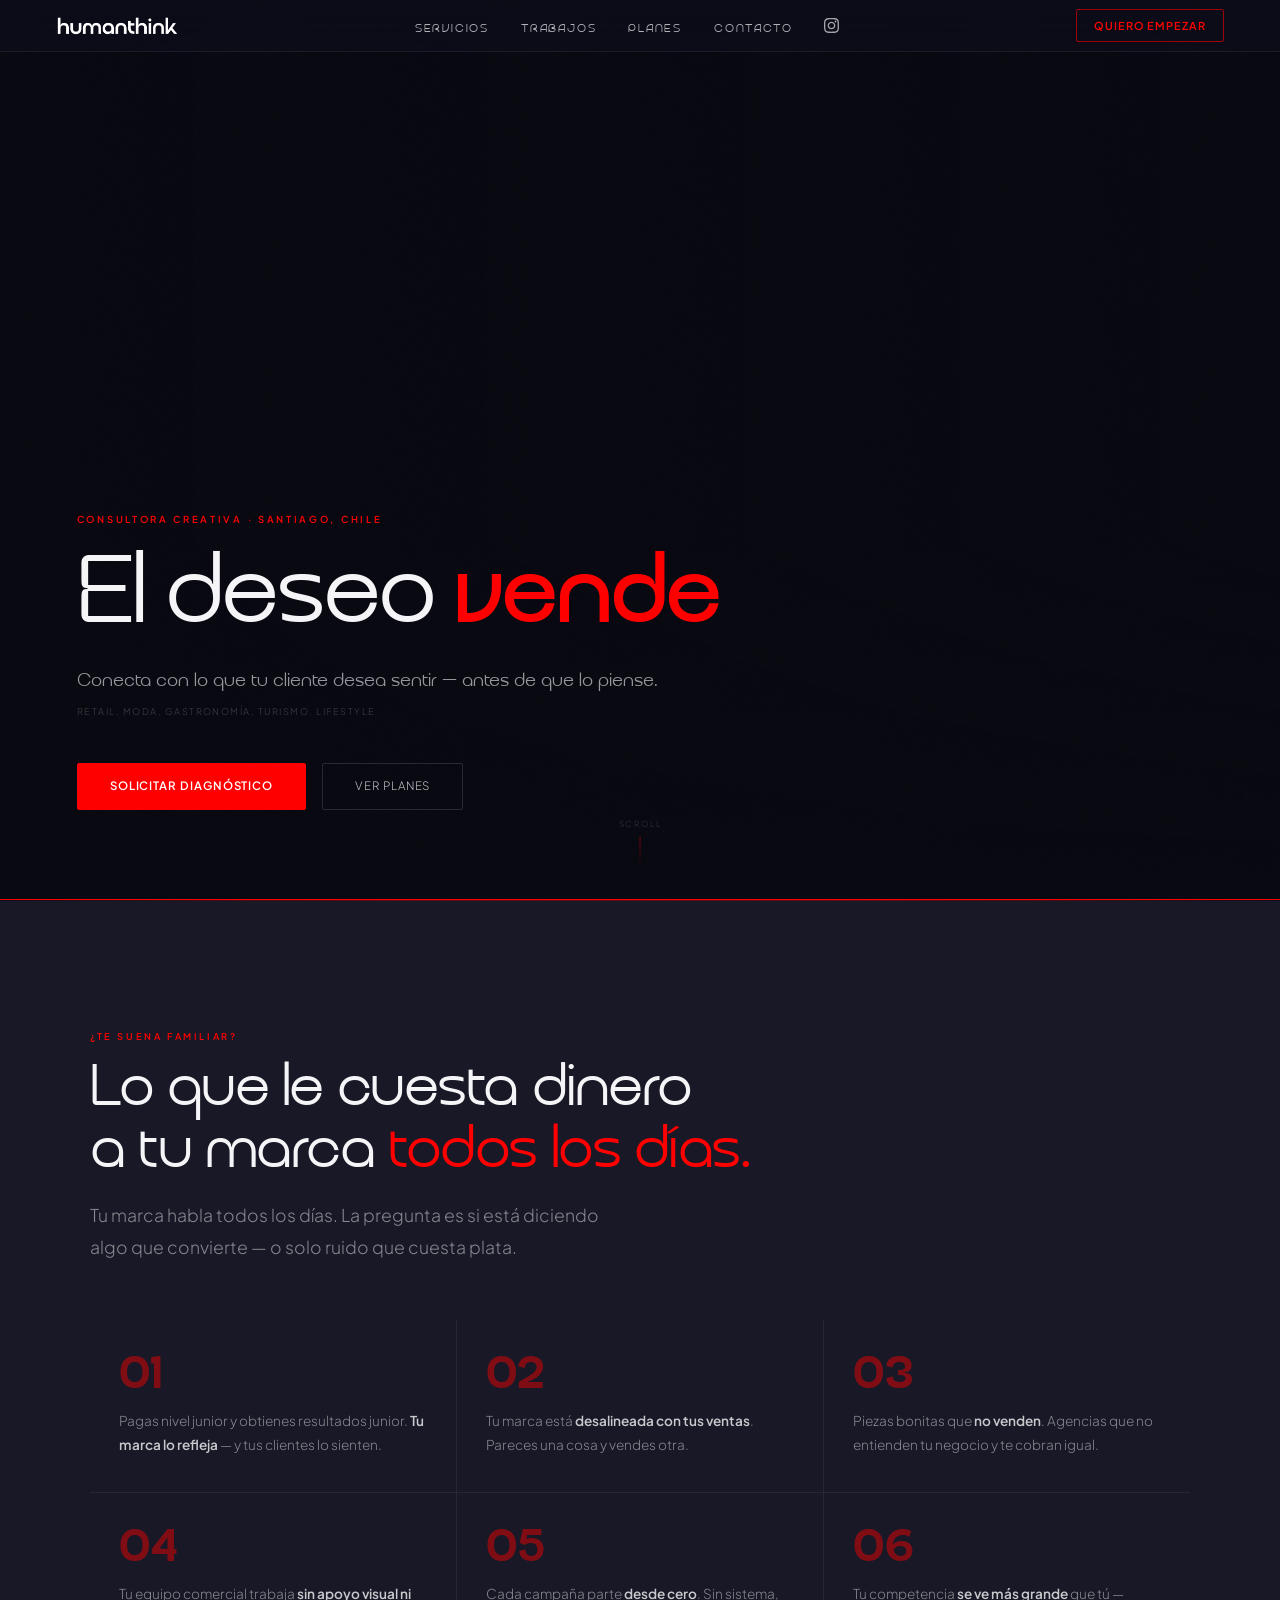
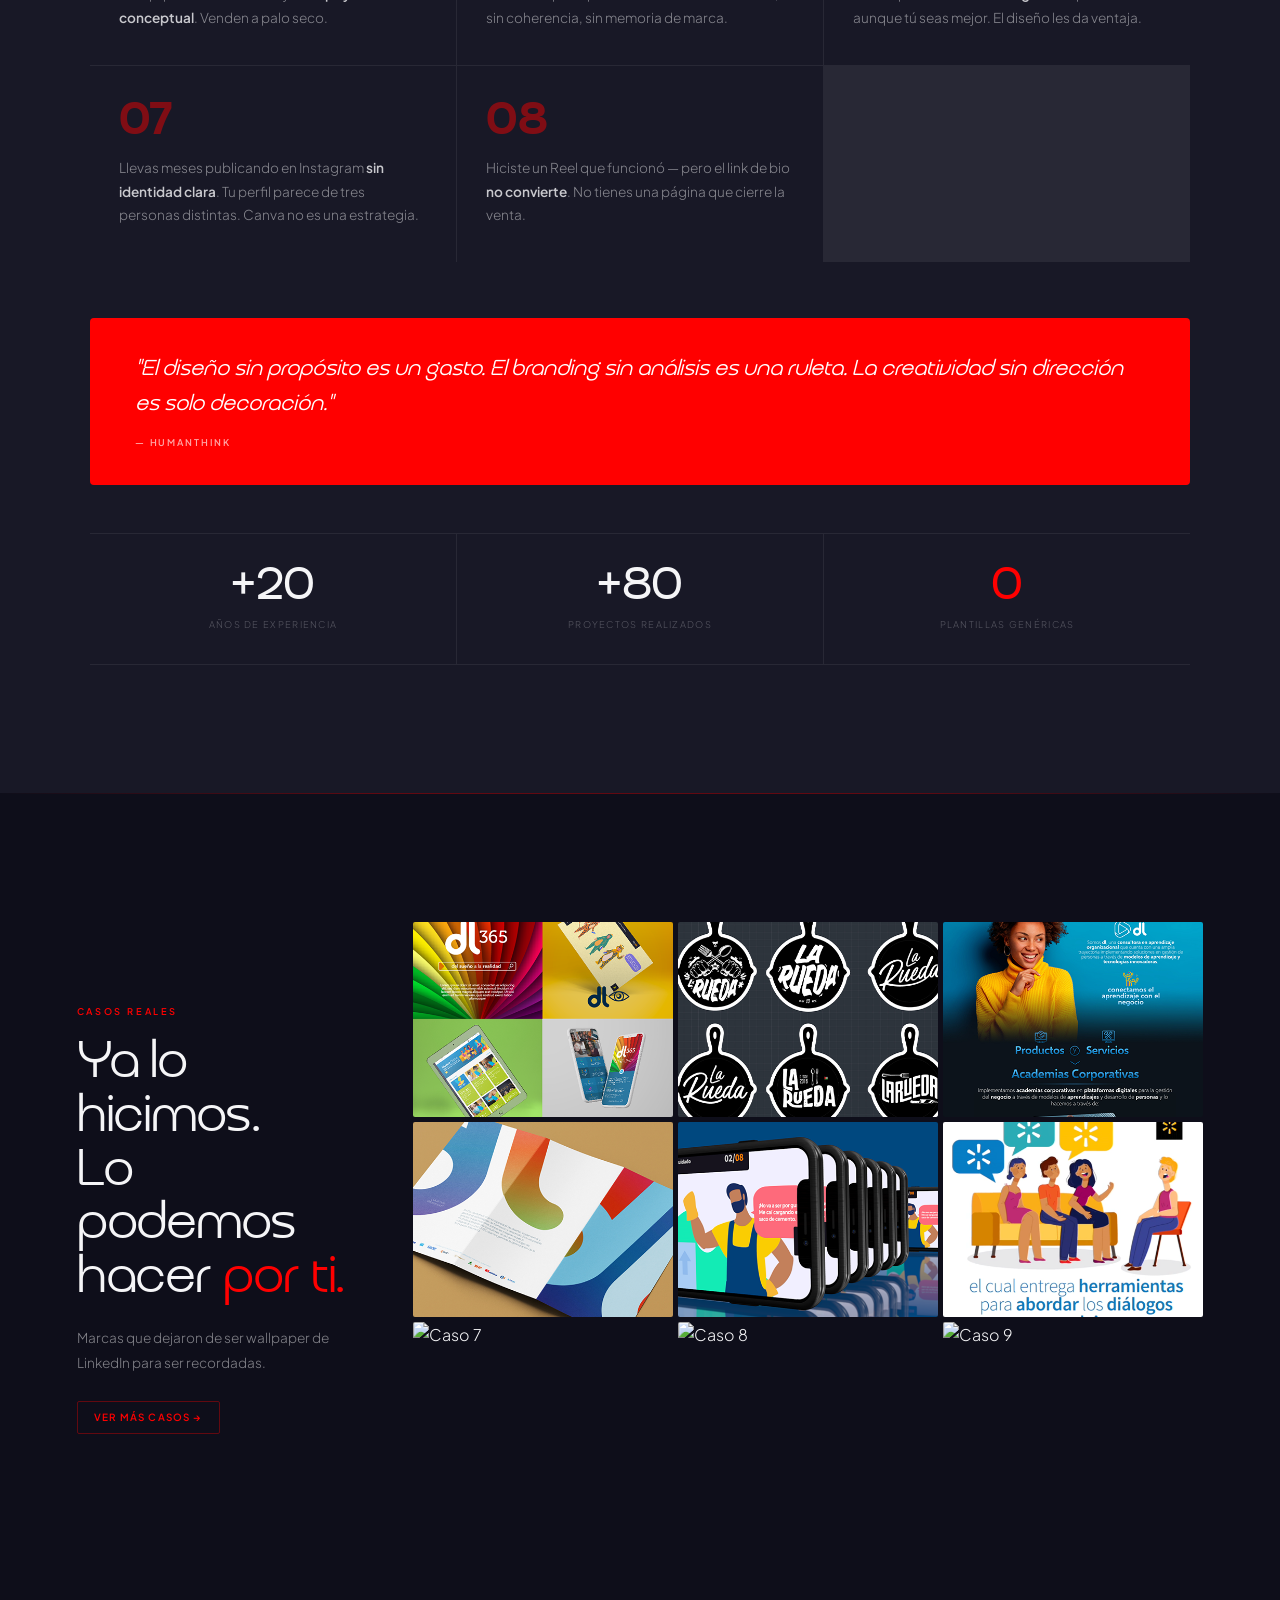
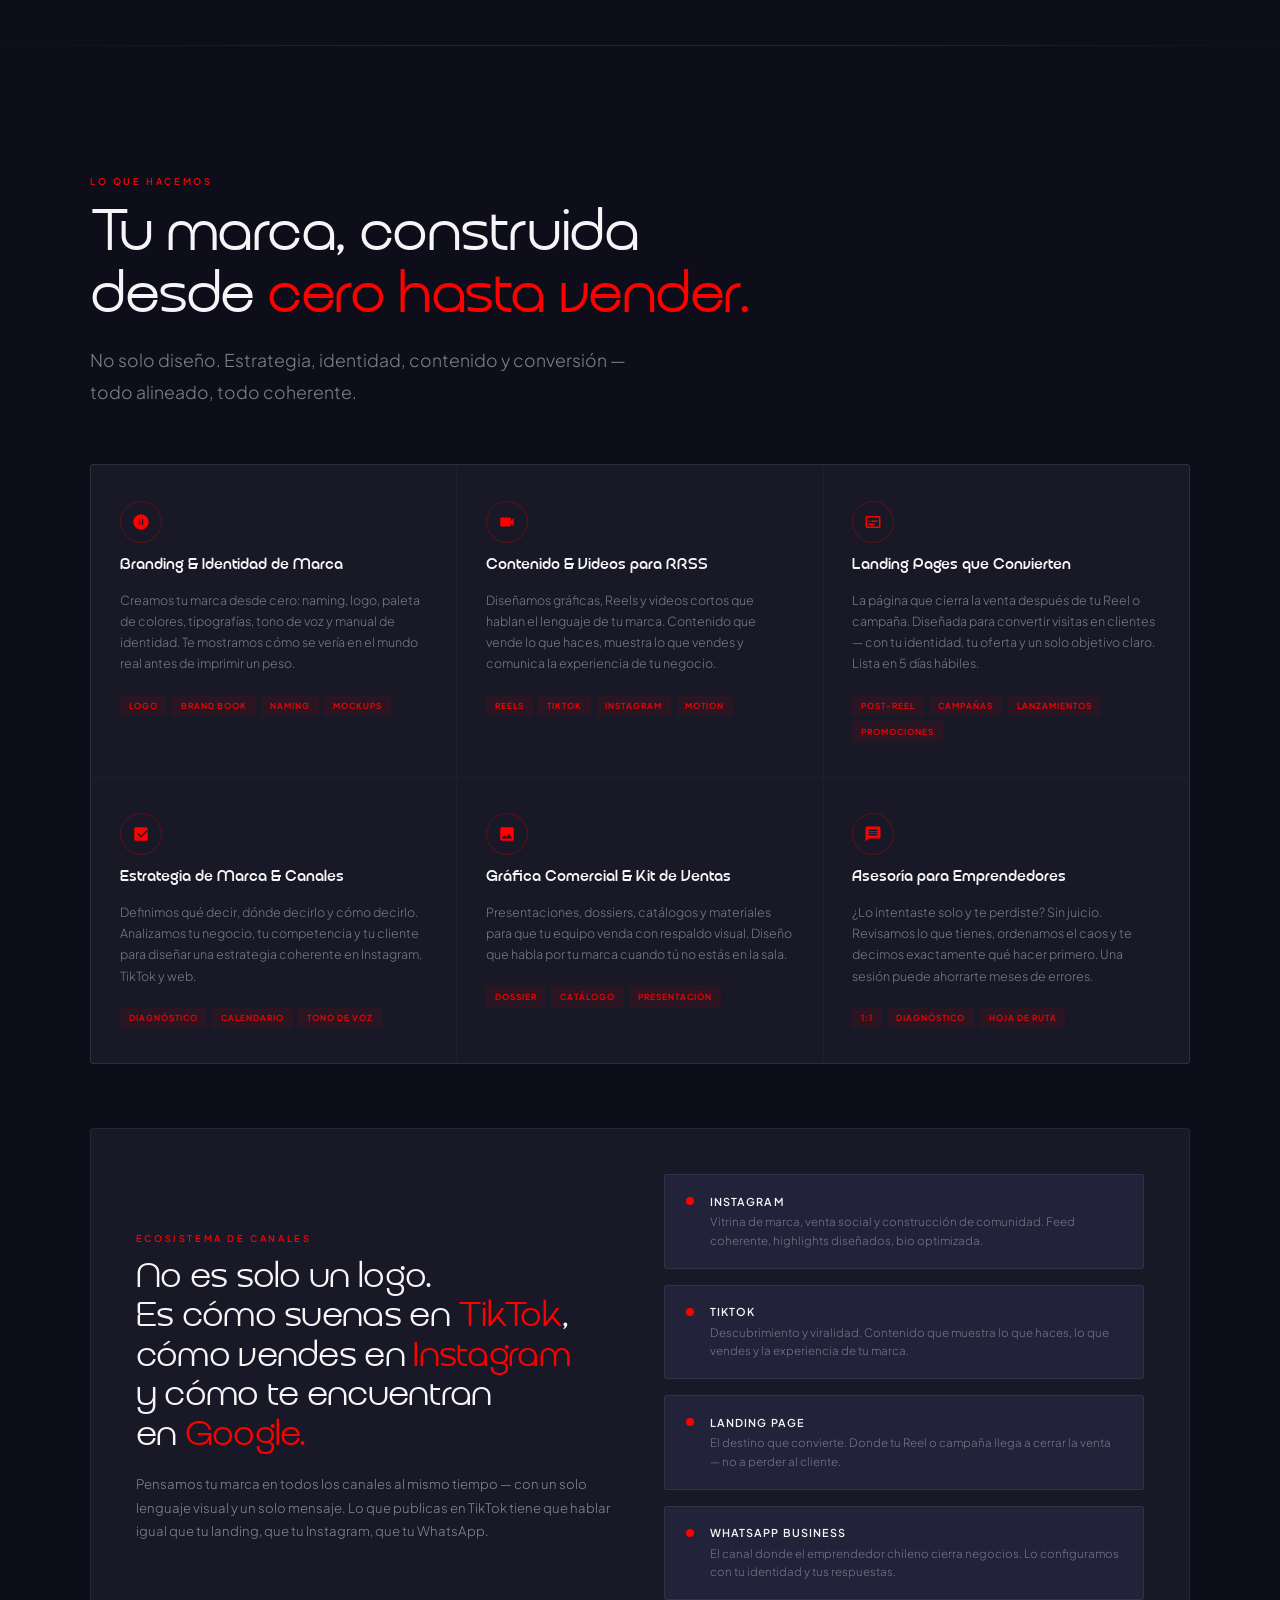
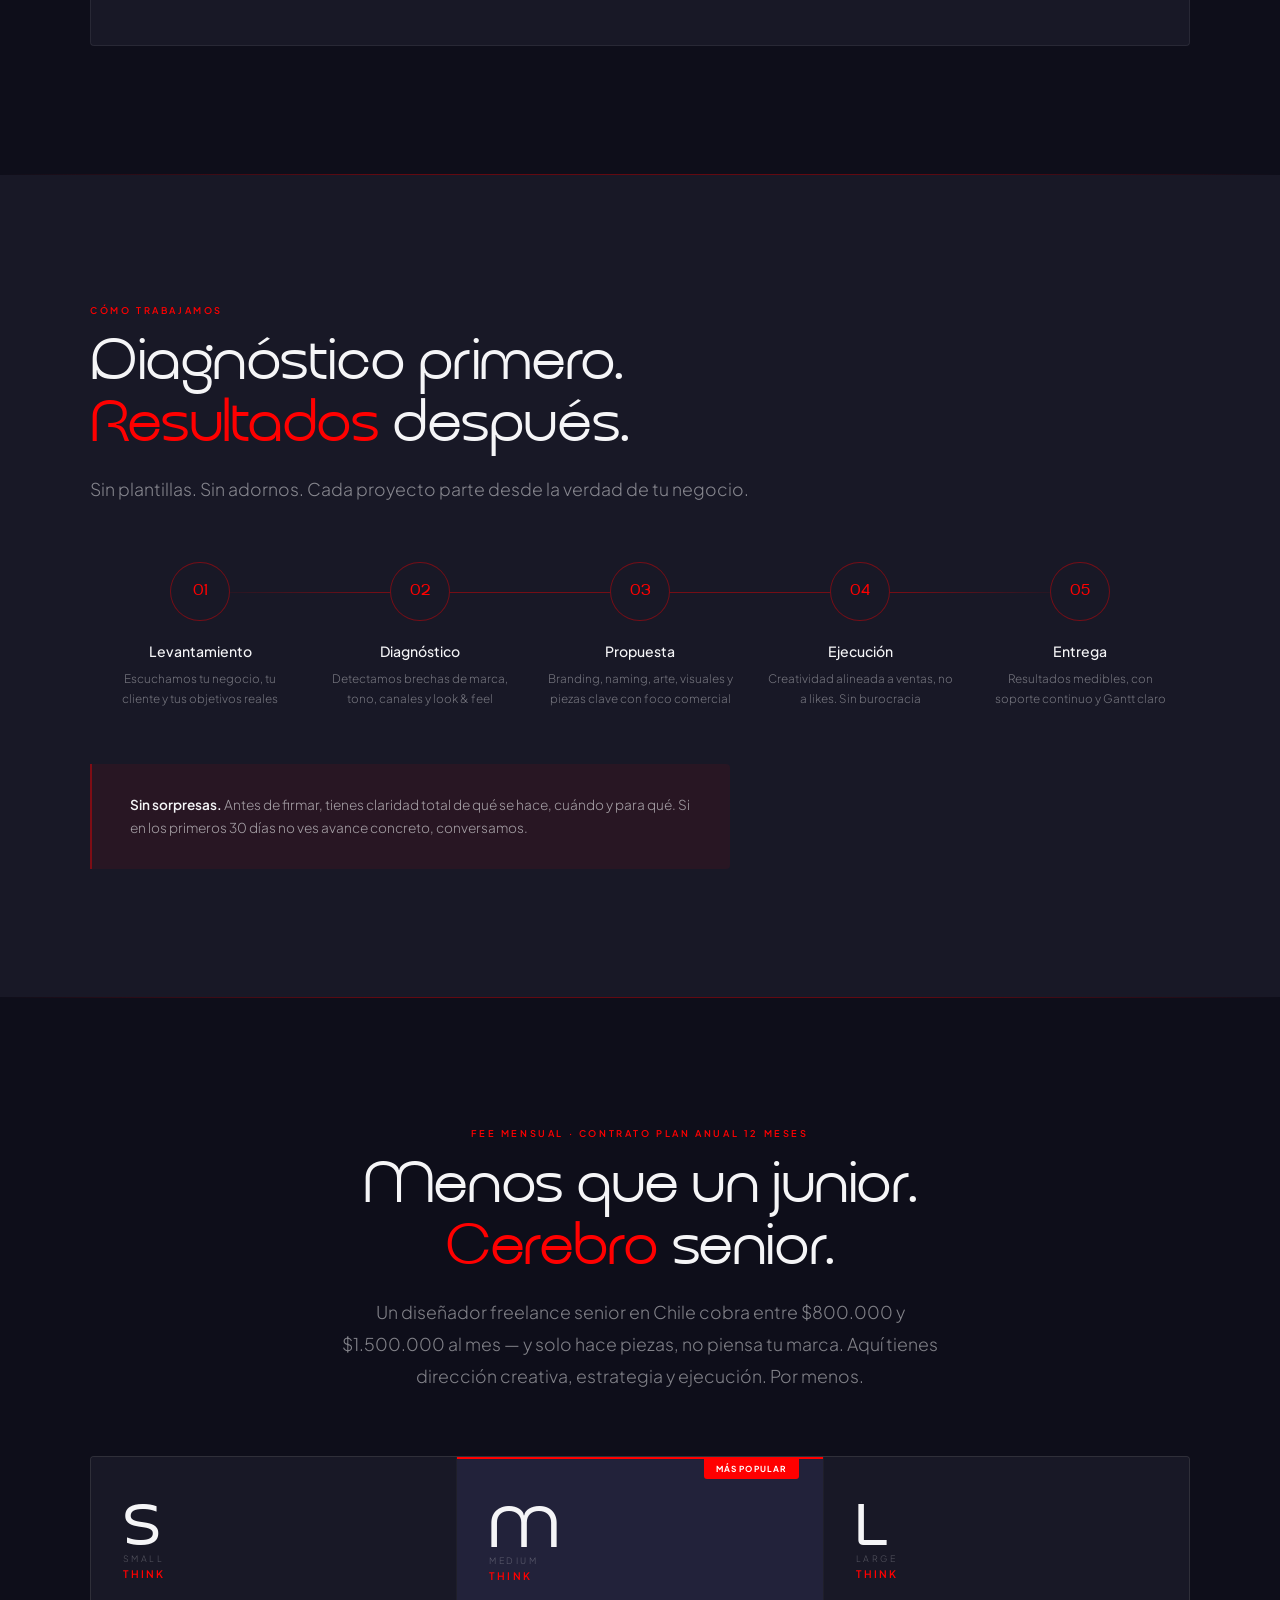
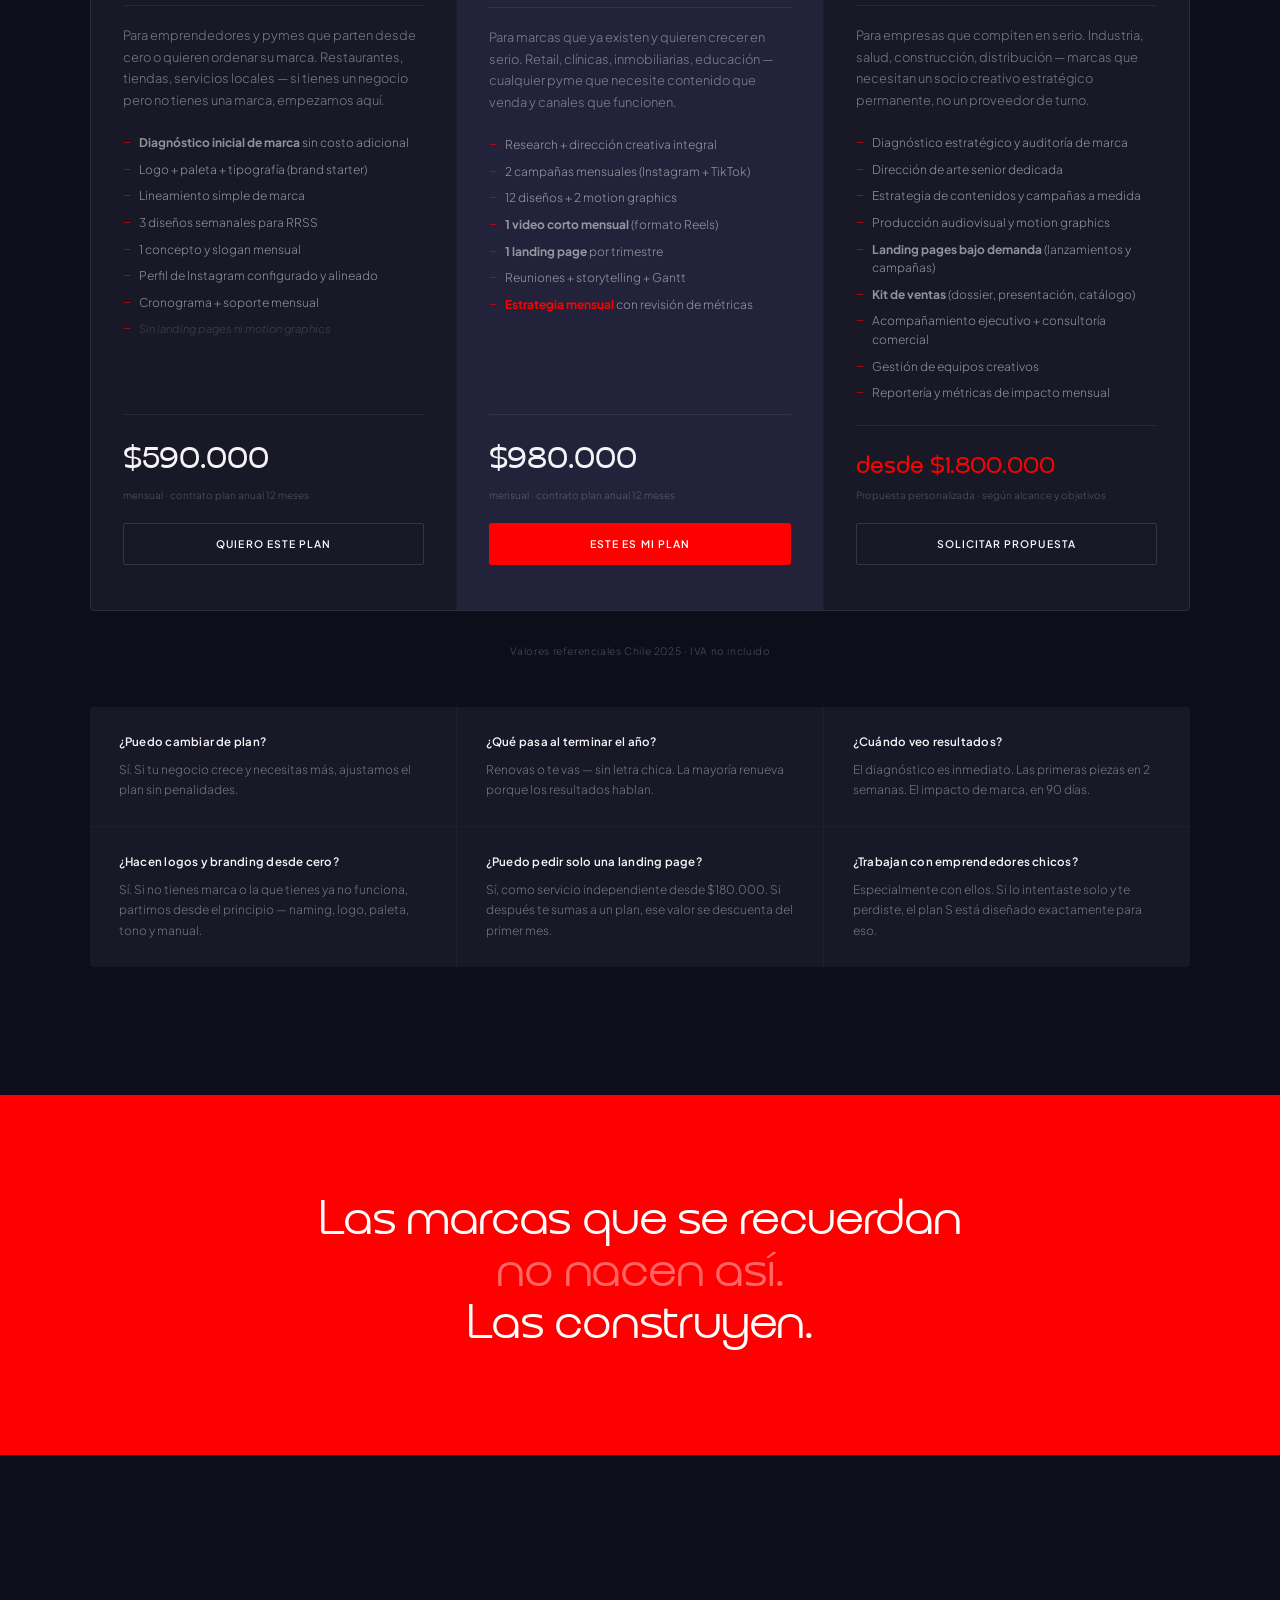
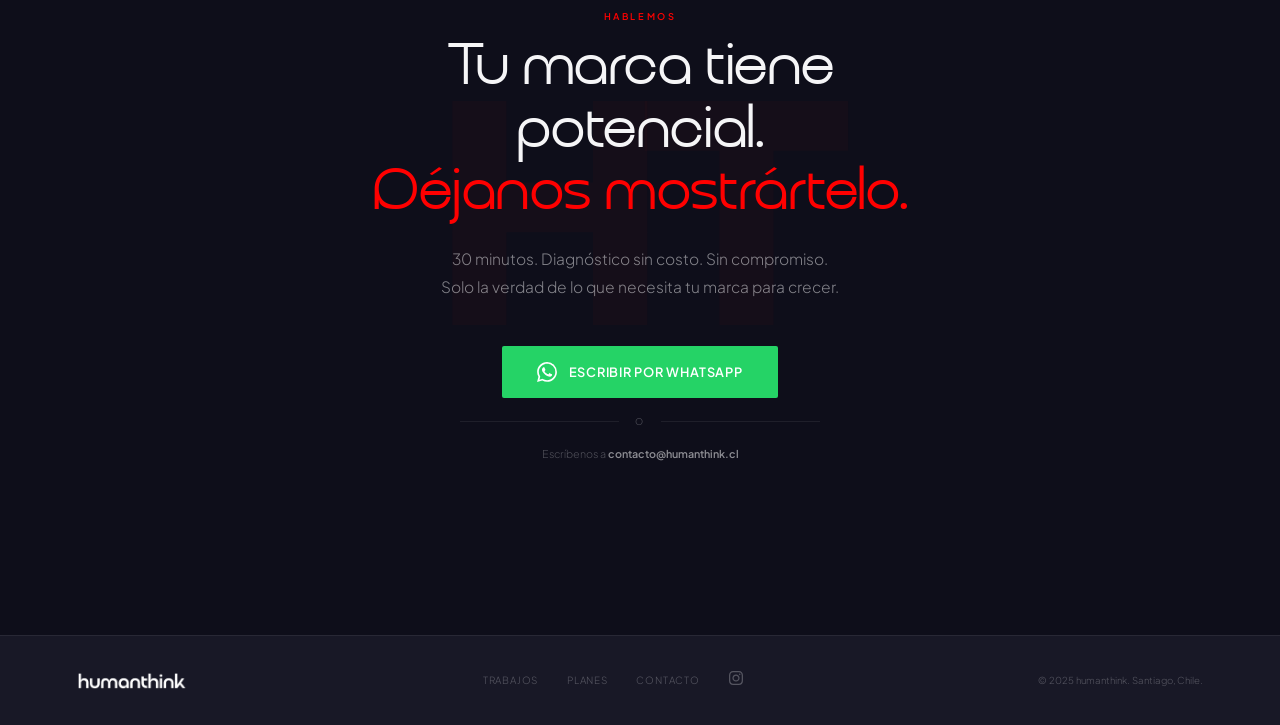
==== commit db707ccf: "initial commit" ====
--- a/index.html
+++ b/index.html
@@ -12,21 +12,6 @@
 <link rel="preconnect" href="https://fonts.gstatic.com" crossorigin>
 <link href="https://fonts.googleapis.com/css2?family=Plus+Jakarta+Sans:ital,wght@0,200;0,300;0,400;0,500;0,600;0,700;0,800;1,300;1,400&display=swap" rel="stylesheet">
 <link rel="stylesheet" href="css/styles.css">
-</head>
-  .faq-grid { grid-template-columns: 1fr; }
-  .cta-form { flex-direction: column; border-radius: 3px; }
-  .cta-form input { border-radius: 0; }
-  footer { flex-direction: column; align-items: flex-start; padding: 1.8rem 1.4rem; }
-  .footer-logo { display: none; }
-  .footer-logo-block { display: block; }
-}
-@media (max-width: 640px) {
-  .problems-grid { grid-template-columns: 1fr; }
-  .social-proof { flex-direction: column; }
-  .social-proof-item { border-right: none; border-bottom: 1px solid var(--border); }
-  .social-proof-item:last-child { border-bottom: none; }
-}
-</style>
 </head>
 <body>
 
@@ -568,6 +553,21 @@
 
 <!-- ══ FOOTER ══ -->
 <footer>
+  <a href="/">
+    <img src="imagenes/logo-horizontal.png" alt="humanthink" class="footer-logo" width="120" height="18">
+    <img src="imagenes/logo-block.png" alt="humanthink" class="footer-logo-block" width="50" height="28">
+  </a>
+  <nav class="footer-links">
+    <a href="#trabajos">trabajos</a>
+    <a href="#planes">planes</a>
+    <a href="#contacto">contacto</a>
+    <a href="https://www.instagram.com/humanthink.cl/" target="_blank" rel="noopener" class="footer-ig" aria-label="Instagram">
+      <svg viewBox="0 0 24 24"><path d="M12 2.163c3.204 0 3.584.012 4.85.07 3.252.148 4.771 1.691 4.919 4.919.058 1.265.069 1.645.069 4.849 0 3.205-.012 3.584-.069 4.849-.149 3.225-1.664 4.771-4.919 4.919-1.266.058-1.644.07-4.85.07-3.204 0-3.584-.012-4.849-.07-3.26-.149-4.771-1.699-4.919-4.92-.058-1.265-.07-1.644-.07-4.849 0-3.204.013-3.583.07-4.849.149-3.227 1.664-4.771 4.919-4.919 1.266-.057 1.645-.069 4.849-.069zm0-2.163c-3.259 0-3.667.014-4.947.072-4.358.2-6.78 2.618-6.98 6.98-.059 1.281-.073 1.689-.073 4.948 0 3.259.014 3.668.072 4.948.2 4.358 2.618 6.78 6.98 6.98 1.281.058 1.689.072 4.948.072 3.259 0 3.668-.014 4.948-.072 4.354-.2 6.782-2.618 6.979-6.98.059-1.28.073-1.689.073-4.948 0-3.259-.014-3.667-.072-4.947-.196-4.354-2.617-6.78-6.979-6.98-1.281-.059-1.69-.073-4.949-.073zm0 5.838c-3.403 0-6.162 2.759-6.162 6.162s2.759 6.163 6.162 6.163 6.162-2.759 6.162-6.163c0-3.403-2.759-6.162-6.162-6.162zm0 10.162c-2.209 0-4-1.79-4-4 0-2.209 1.791-4 4-4s4 1.791 4 4c0 2.21-1.791 4-4 4zm6.406-11.845c-.796 0-1.441.645-1.441 1.44s.645 1.44 1.441 1.44c.795 0 1.439-.645 1.439-1.44s-.644-1.44-1.439-1.44z"/></svg>
+    </a>
+  </nav>
+  <p class="footer-copy">© 2025 humanthink. Santiago, Chile.</p>
+</footer>
+
 <script src="js/script.js"></script>
 </body>
 </html>
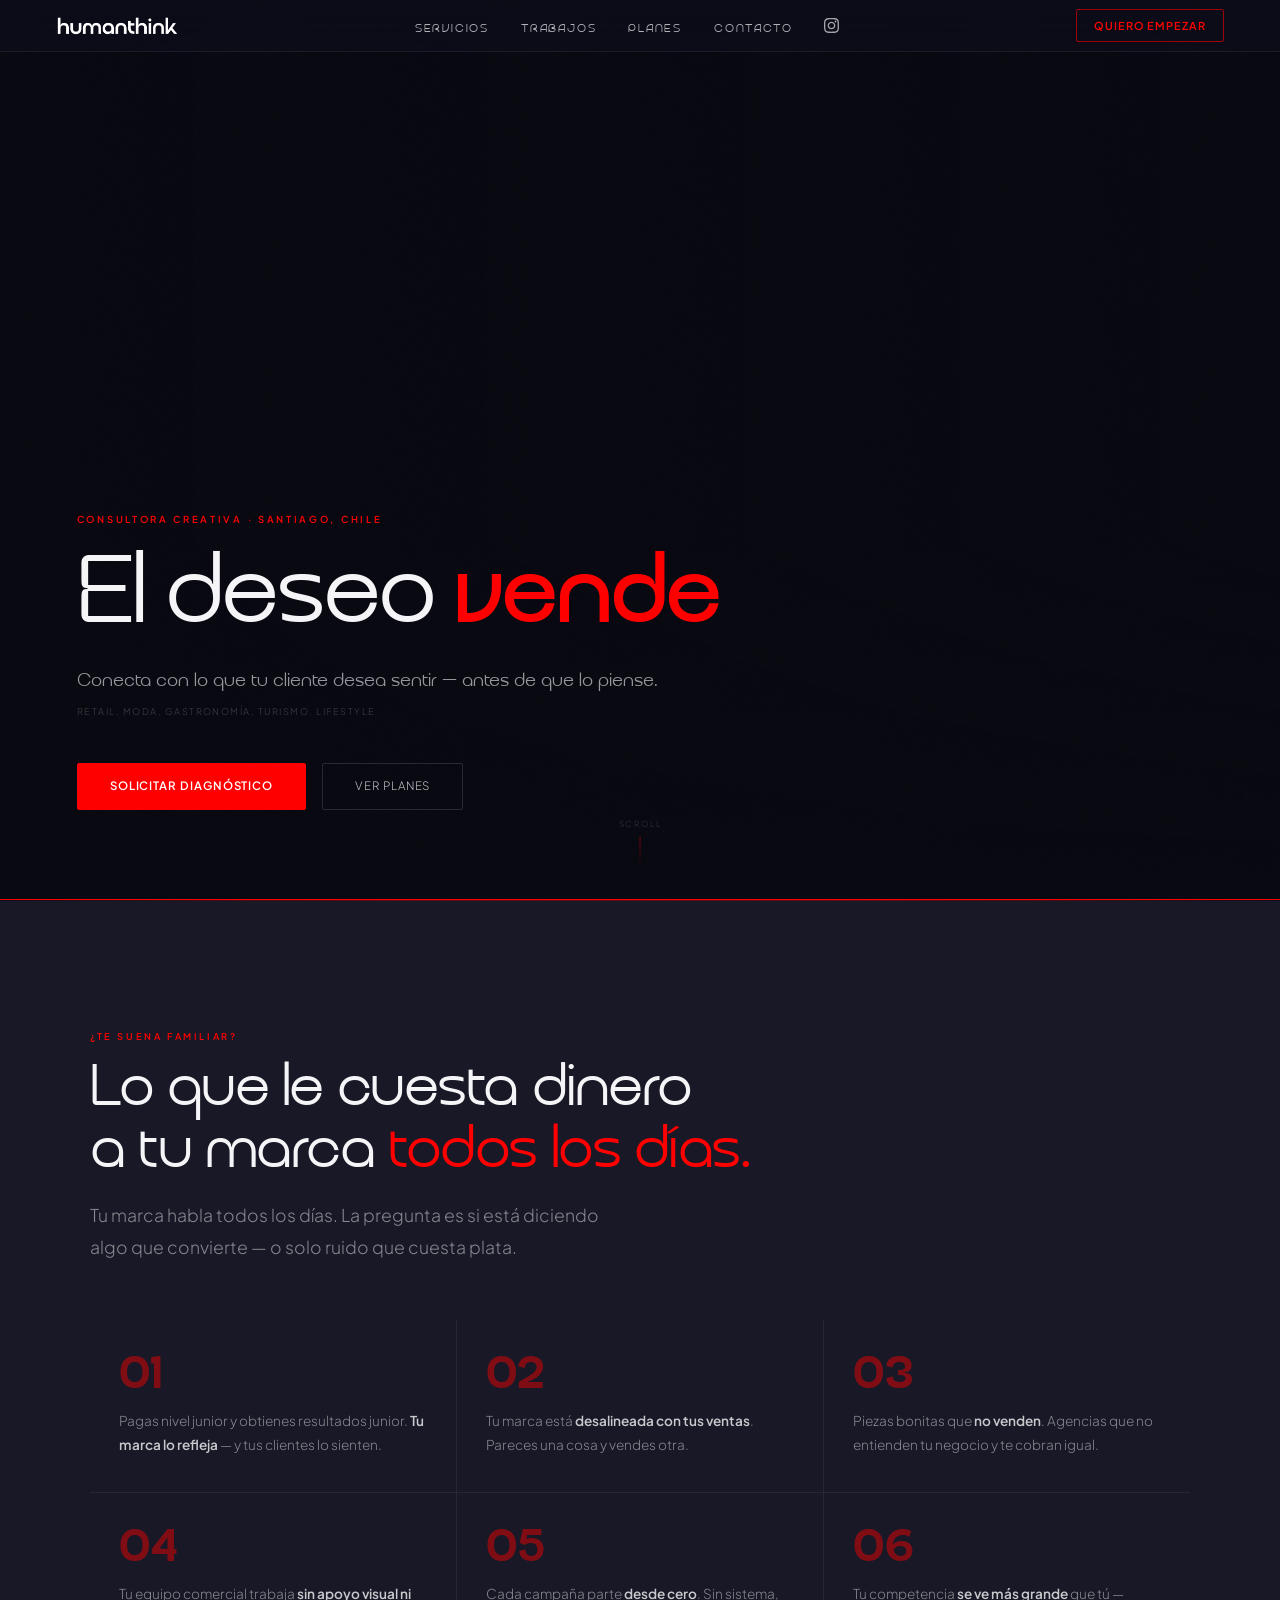
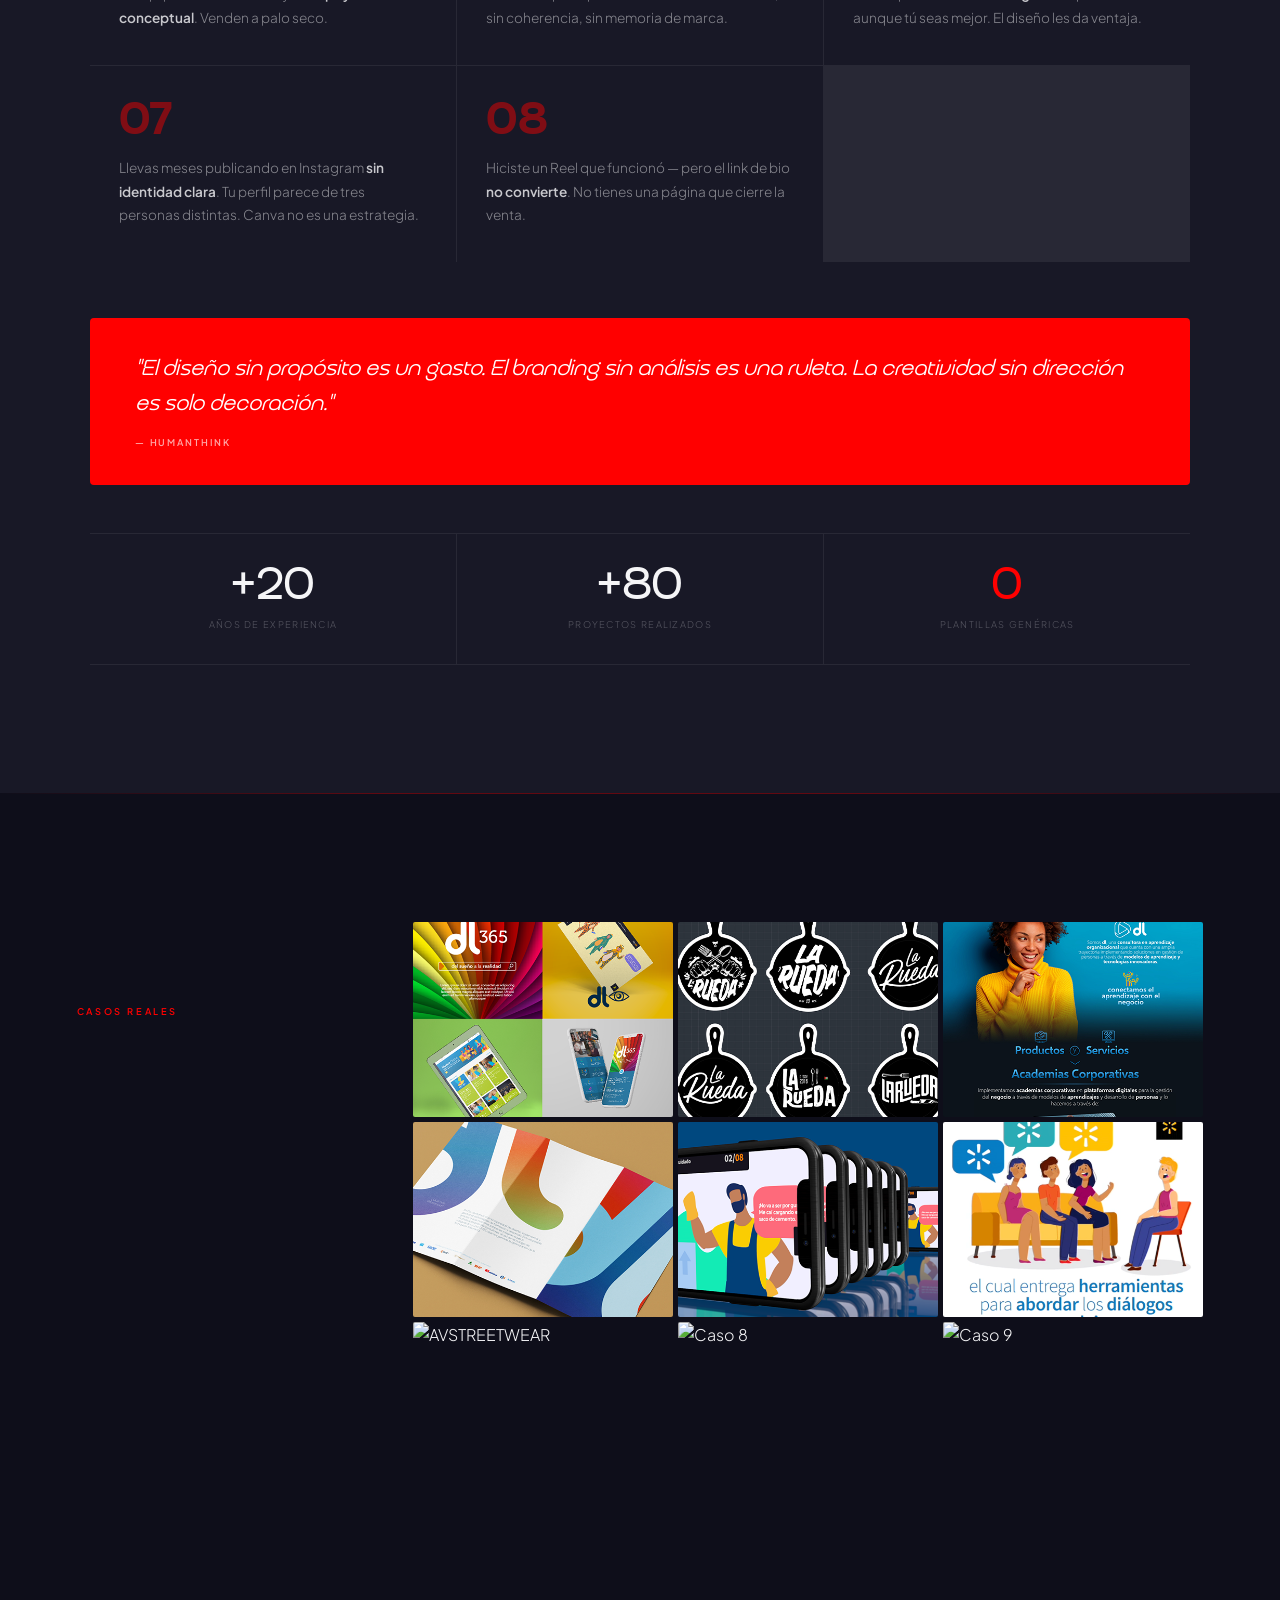
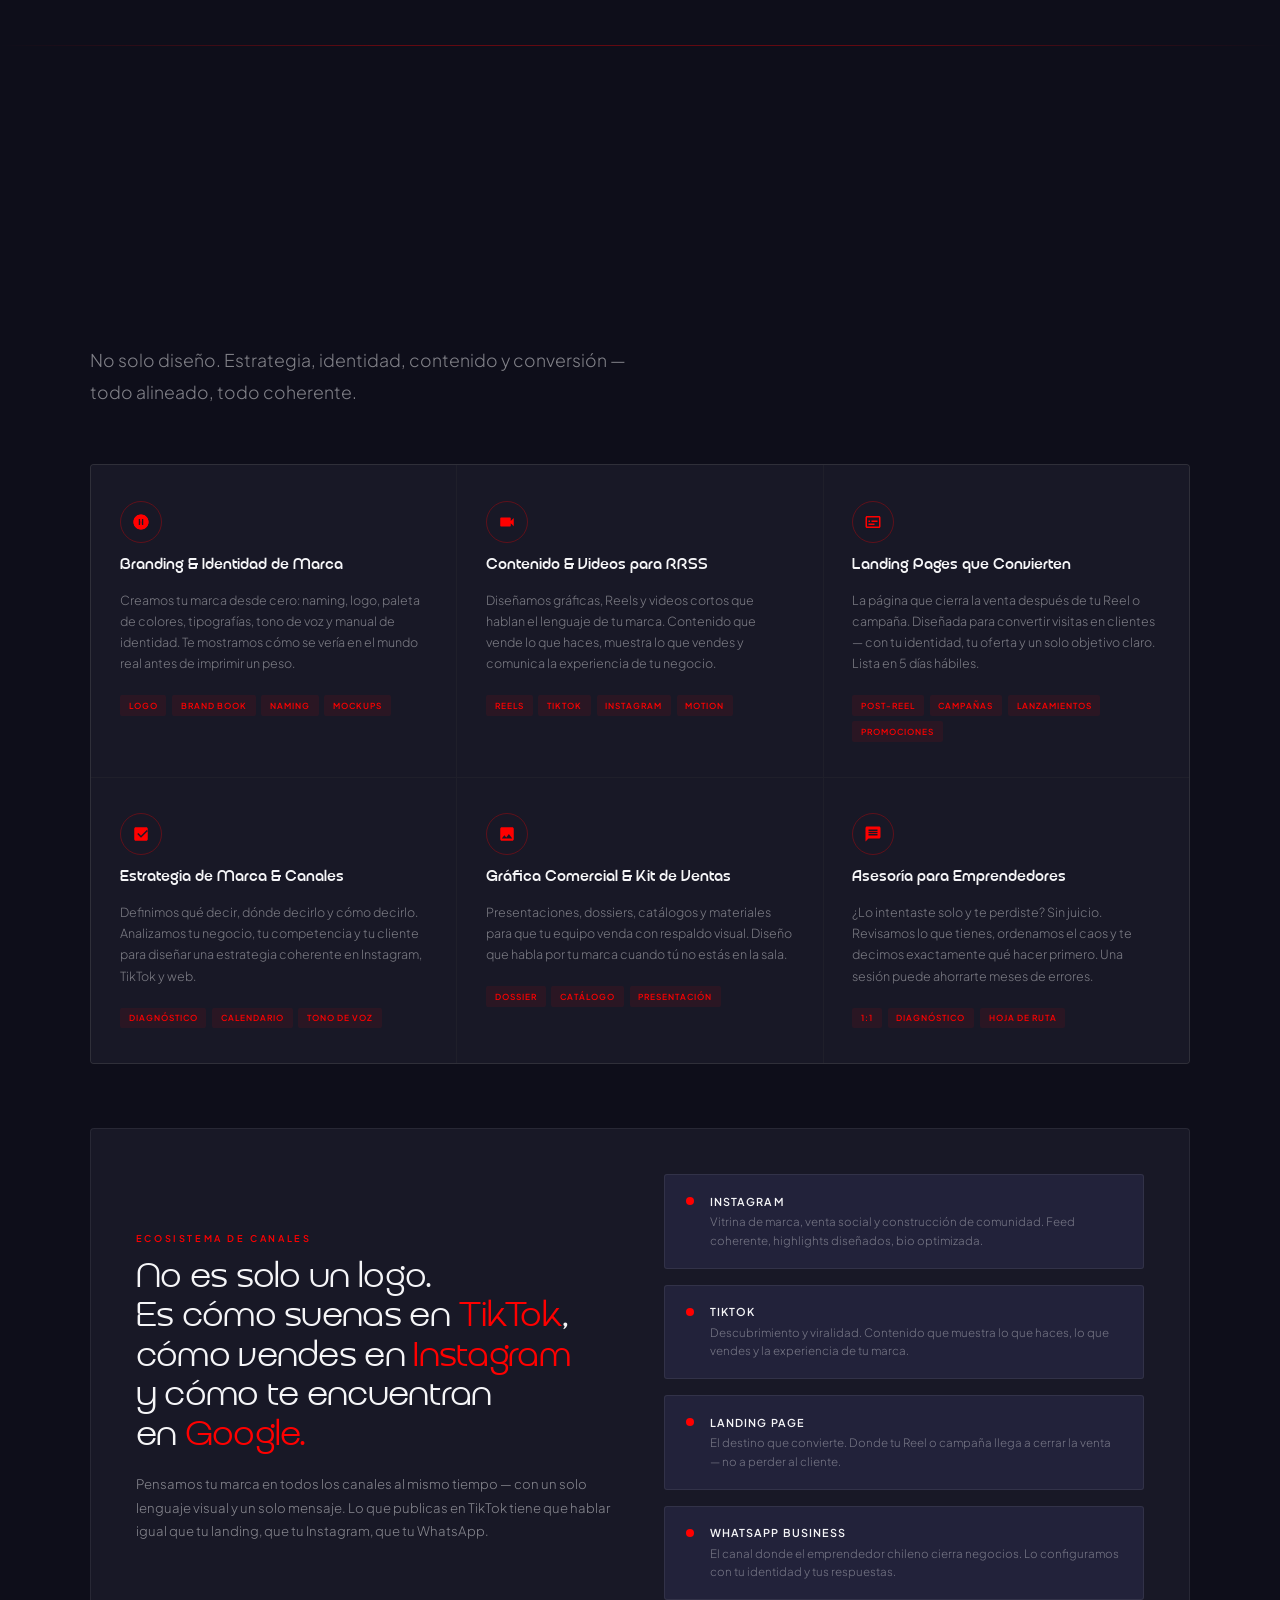
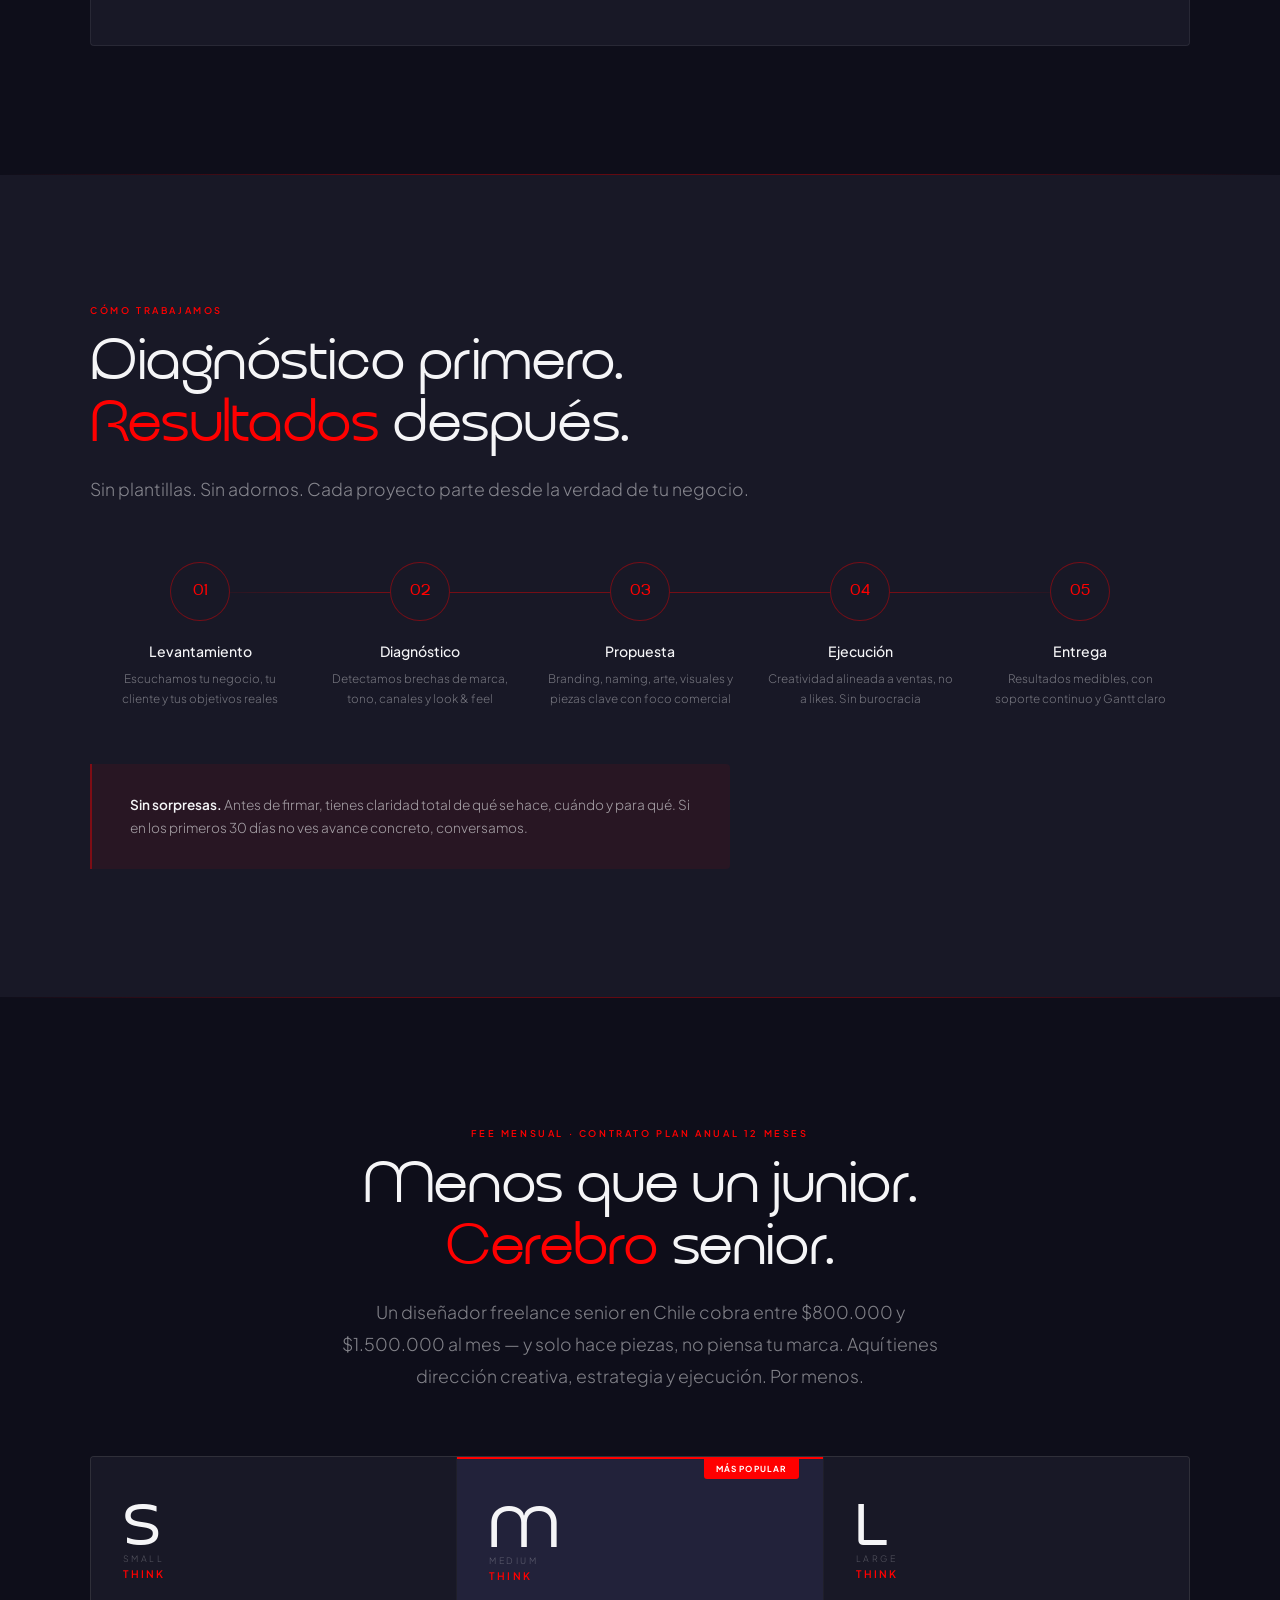
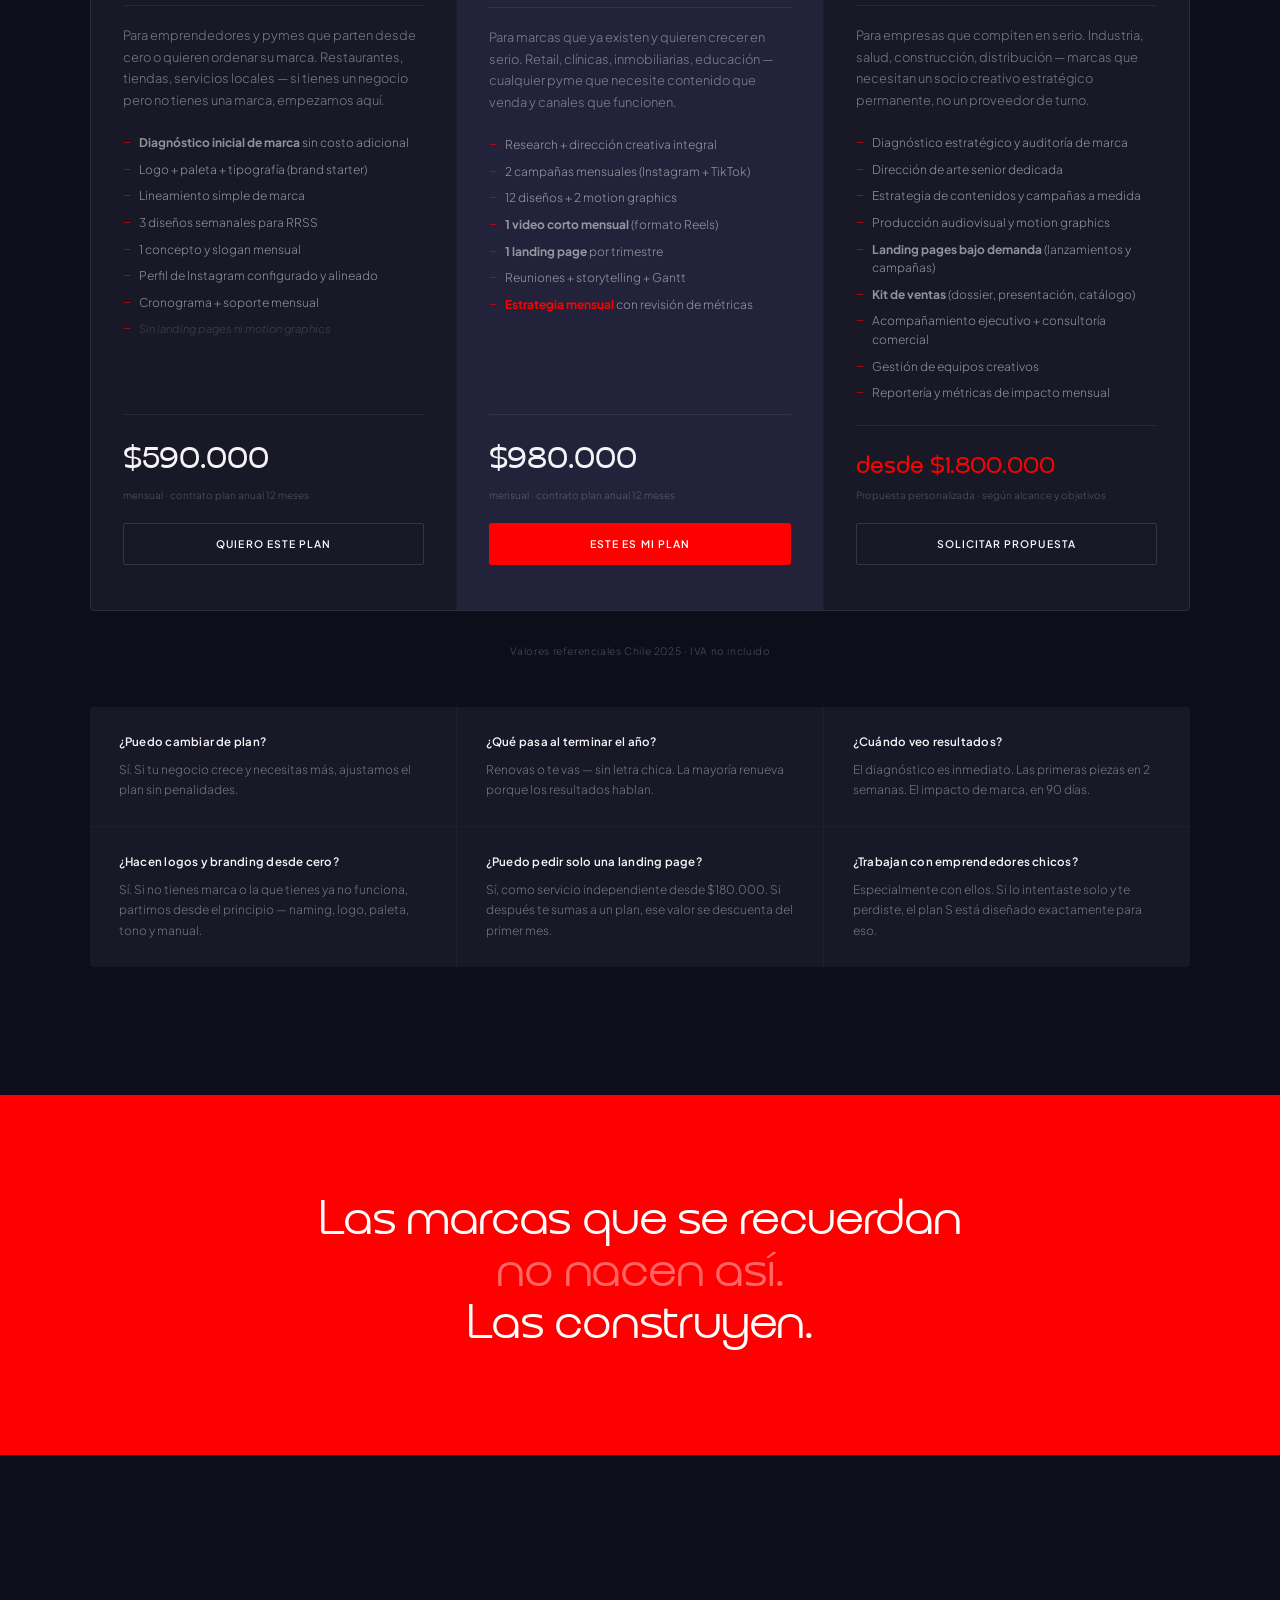
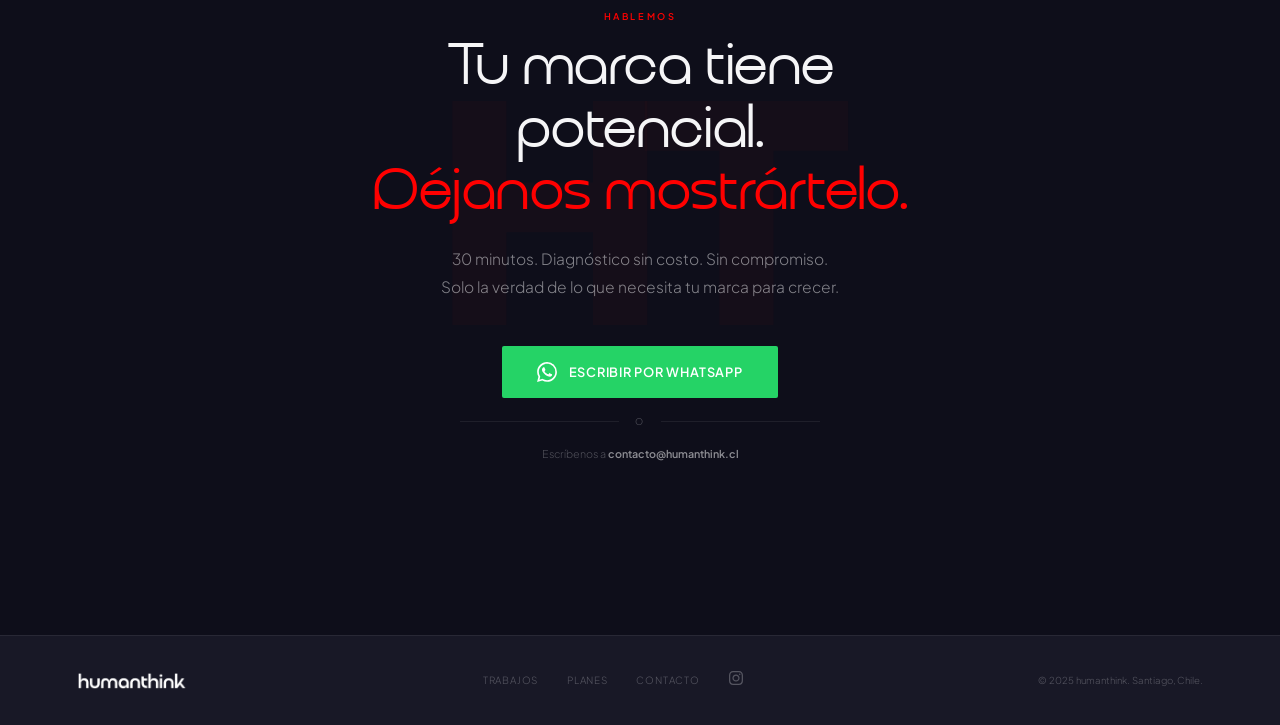
==== commit 8d0b35ed: "initial commit" ====
--- a/index.html
+++ b/index.html
@@ -11,15 +11,1007 @@
 <link rel="preconnect" href="https://fonts.googleapis.com">
 <link rel="preconnect" href="https://fonts.gstatic.com" crossorigin>
 <link href="https://fonts.googleapis.com/css2?family=Plus+Jakarta+Sans:ital,wght@0,200;0,300;0,400;0,500;0,600;0,700;0,800;1,300;1,400&display=swap" rel="stylesheet">
-<link rel="stylesheet" href="css/styles.css">
+<style>
+/* ═══════════════════════════════════════════
+   TOKENS & RESET
+═══════════════════════════════════════════ */
+:root {
+  --red:       #FF0000;
+  --red-soft:  rgba(255,0,0,.07);
+  --dark:      #0E0E1A;
+  --dark2:     #181826;
+  --dark3:     #22223A;
+  --light:     #F5F5F7;
+  --muted:     rgba(245,245,247,.50);
+  --muted2:    rgba(245,245,247,.28);
+  --border:    rgba(255,255,255,.07);
+  --border2:   rgba(255,255,255,.13);
+  --ease:      cubic-bezier(.25,.46,.45,.94);
+  --ease-out:  cubic-bezier(.16,1,.3,1);
+}
+*, *::before, *::after { box-sizing: border-box; margin: 0; padding: 0; }
+html { scroll-behavior: smooth; font-size: 16px; }
+body {
+  font-family: 'Plus Jakarta Sans', -apple-system, BlinkMacSystemFont, sans-serif;
+  font-weight: 300;
+  background: var(--dark);
+  color: var(--light);
+  overflow-x: hidden;
+  line-height: 1.6;
+  -webkit-font-smoothing: antialiased;
+}
+img { max-width: 100%; display: block; }
+a { text-decoration: none; color: inherit; }
+
+/* ═══════════════════════════════════════════
+   FUENTES LOCALES
+═══════════════════════════════════════════ */
+@font-face { font-family:'Qurova'; src:url('fuentes/Qurova-Light.ttf') format('truetype'); font-weight:300; font-display:swap; }
+@font-face { font-family:'Qurova'; src:url('fuentes/Qurova-Regular.ttf') format('truetype'); font-weight:400; font-display:swap; }
+@font-face { font-family:'Qurova'; src:url('fuentes/Qurova-Medium.ttf') format('truetype'); font-weight:500; font-display:swap; }
+@font-face { font-family:'Qurova'; src:url('fuentes/Qurova-SemiBold.ttf') format('truetype'); font-weight:600; font-display:swap; }
+@font-face { font-family:'Qurova'; src:url('fuentes/Qurova-Bold.ttf') format('truetype'); font-weight:700; font-display:swap; }
+
+/* ═══════════════════════════════════════════
+   NAV — estilo Apple: translúcido + blur
+═══════════════════════════════════════════ */
+nav#nav {
+  position: fixed; top: 0; left: 0; right: 0; z-index: 900;
+  height: 52px;
+  display: flex; align-items: center; justify-content: space-between;
+  padding: 0 clamp(1.5rem, 5vw, 3.5rem);
+  background: rgba(14,14,26,.72);
+  backdrop-filter: saturate(180%) blur(20px);
+  -webkit-backdrop-filter: saturate(180%) blur(20px);
+  border-bottom: 1px solid var(--border);
+}
+.nav-logo-horiz { height: 20px; width: auto; display: block; }
+.nav-logo-block  { height: 32px; width: auto; display: none; }
+.nav-links {
+  display: flex; gap: 2rem; list-style: none;
+  align-items: center;
+}
+.nav-links a {
+  font-family: 'Qurova', sans-serif;
+  font-size: .70rem; font-weight: 300;
+  letter-spacing: .16em; text-transform: uppercase;
+  color: rgba(245,245,247,.72);
+  transition: color .2s var(--ease);
+}
+.nav-links a:hover { color: #fff; font-weight: 600; }
+.nav-links .nav-ig { display: flex; align-items: center; }
+.nav-links .nav-ig svg { width: 15px; height: 15px; fill: rgba(245,245,247,.65); transition: fill .2s; }
+.nav-links .nav-ig:hover svg { fill: #fff; }
+.nav-cta {
+  font-size: .68rem; font-weight: 600;
+  letter-spacing: .08em; text-transform: uppercase;
+  padding: .42rem 1.1rem;
+  border: 1px solid rgba(255,0,0,.6);
+  color: var(--red);
+  transition: background .25s, color .25s, border-color .25s;
+  border-radius: 2px;
+}
+.nav-cta:hover { background: var(--red); color: #fff; border-color: var(--red); }
+
+/* ═══════════════════════════════════════════
+   HERO
+═══════════════════════════════════════════ */
+.hero {
+  position: relative; width: 100%;
+  min-height: 100svh;
+  overflow: hidden; background: #070710;
+  display: flex; align-items: flex-end;
+}
+.hero-video-wrap {
+  position: absolute; inset: 0; z-index: 0;
+  overflow: hidden; pointer-events: none;
+}
+.hero-video-wrap iframe {
+  position: absolute; top: 50%; left: 50%;
+  width: 177.78vh; height: 56.25vw;
+  min-width: 100%; min-height: 100%;
+  transform: translate(-50%,-50%);
+  border: none; pointer-events: none;
+}
+/* Gradient overlay de precisión quirúrgica */
+.hero-overlay {
+  position: absolute; inset: 0; z-index: 1;
+  background:
+    linear-gradient(to right, rgba(7,7,16,.96) 0%, rgba(7,7,16,.60) 55%, rgba(7,7,16,.20) 100%),
+    linear-gradient(to top, rgba(7,7,16,.98) 0%, transparent 40%);
+}
+/* Grain sutil — profundidad visual como Apple */
+.hero-grain {
+  position: absolute; inset: 0; z-index: 2;
+  opacity: .025;
+  background-image: url("data:image/svg+xml,%3Csvg viewBox='0 0 256 256' xmlns='http://www.w3.org/2000/svg'%3E%3Cfilter id='n'%3E%3CfeTurbulence type='fractalNoise' baseFrequency='.9' numOctaves='4' stitchTiles='stitch'/%3E%3C/filter%3E%3Crect width='100%25' height='100%25' filter='url(%23n)' opacity='1'/%3E%3C/svg%3E");
+  background-repeat: repeat;
+  background-size: 128px 128px;
+  pointer-events: none;
+}
+
+
+/* Contenido hero */
+.hero-content {
+  position: relative; z-index: 3;
+  width: 100%;
+  padding: 0 clamp(1.5rem, 6vw, 6rem) clamp(5rem, 10vh, 9rem);
+  display: flex; flex-direction: column;
+  align-items: flex-start;
+}
+.hero-eyebrow {
+  font-size: .60rem; font-weight: 600;
+  letter-spacing: .28em; text-transform: uppercase;
+  color: var(--red); margin-bottom: 1.4rem;
+  opacity: 0; animation: fadeUp .8s .2s var(--ease-out) forwards;
+}
+.hero-slides { width: 100%; max-width: 820px; }
+.slide-fade-wrap { opacity: 1; transition: opacity .55s var(--ease); }
+
+/* El titular: "__ vende" */
+.slide-h1-fixed {
+  font-family: 'Qurova', sans-serif;
+  font-weight: 300;
+  font-size: clamp(3.2rem, 7.5vw, 6.4rem);
+  line-height: 1.02;
+  color: var(--light);
+  letter-spacing: -.03em;
+  margin-bottom: 1.2rem;
+  opacity: 0; animation: fadeUp .9s .35s var(--ease-out) forwards;
+}
+.slide-vende { font-style: normal; color: var(--red); font-weight: 400; }
+
+.slide-sub {
+  font-family: 'Qurova', sans-serif;
+  font-size: clamp(.9rem, 1.8vw, 1.15rem);
+  font-weight: 300;
+  color: rgba(245,245,247,.60);
+  line-height: 1.65;
+  margin-bottom: .4rem;
+  opacity: 0; animation: fadeUp .9s .5s var(--ease-out) forwards;
+}
+.slide-ideal {
+  font-size: .58rem; font-weight: 300;
+  letter-spacing: .16em; text-transform: uppercase;
+  color: rgba(245,245,247,.22);
+  opacity: 0; animation: fadeUp .9s .6s var(--ease-out) forwards;
+}
+
+/* CTAs hero */
+.hero-cta-wrap {
+  display: flex; gap: 1rem; flex-wrap: wrap;
+  margin-top: 2.8rem;
+  opacity: 0; transition: opacity 1s var(--ease);
+}
+.btn-primary {
+  font-size: .72rem; font-weight: 600;
+  letter-spacing: .08em; text-transform: uppercase;
+  padding: .82rem 2rem;
+  background: var(--red); color: #fff;
+  border: 1px solid var(--red);
+  cursor: pointer; display: inline-flex; align-items: center; gap: .5rem;
+  transition: background .25s, transform .2s var(--ease-out), box-shadow .25s;
+  border-radius: 2px;
+}
+.btn-primary:hover { background: #e00; transform: translateY(-2px); box-shadow: 0 8px 28px rgba(255,0,0,.28); }
+.btn-outline {
+  font-size: .72rem; font-weight: 300;
+  letter-spacing: .08em; text-transform: uppercase;
+  padding: .82rem 2rem;
+  background: transparent; color: rgba(245,245,247,.75);
+  border: 1px solid var(--border2);
+  cursor: pointer; display: inline-block;
+  transition: border-color .25s, color .25s, transform .2s var(--ease-out);
+  border-radius: 2px;
+}
+.btn-outline:hover { border-color: rgba(245,245,247,.45); color: #fff; transform: translateY(-2px); }
+
+/* Scroll hint */
+.hero-scroll {
+  position: absolute; bottom: 2.2rem; left: 50%; transform: translateX(-50%);
+  z-index: 4; display: flex; flex-direction: column; align-items: center; gap: .4rem;
+  font-size: .52rem; letter-spacing: .22em; text-transform: uppercase;
+  color: rgba(245,245,247,.18);
+  animation: bounce 2.8s infinite var(--ease);
+}
+.hero-scroll::after {
+  content: '';
+  display: block; width: 1px; height: 28px;
+  background: linear-gradient(to bottom, rgba(255,0,0,.5), transparent);
+}
+
+/* Barra de progreso */
+.hero-progress {
+  position: absolute; bottom: 0; left: 0; right: 0; z-index: 4;
+  height: 1.5px; background: rgba(255,255,255,.04);
+}
+.hero-progress-bar { height: 100%; width: 0%; background: var(--red); }
+
+/* ═══════════════════════════════════════════
+   SEPARADORES
+═══════════════════════════════════════════ */
+.divider {
+  width: 100%; height: 1px;
+  background: linear-gradient(90deg, transparent, rgba(255,0,0,.35) 30%, rgba(255,0,0,.35) 70%, transparent);
+}
+
+/* ═══════════════════════════════════════════
+   TIPOGRAFÍA DE SECCIÓN — estilo Apple
+═══════════════════════════════════════════ */
+.section-wrap { padding: clamp(5rem,10vw,9rem) clamp(1.5rem,6vw,6rem); }
+.section-inner { max-width: 1100px; margin: 0 auto; }
+.section-eyebrow {
+  display: block;
+  font-size: .58rem; font-weight: 600;
+  letter-spacing: .28em; text-transform: uppercase;
+  color: var(--red); margin-bottom: 1rem;
+}
+.section-h2 {
+  font-family: 'Qurova', sans-serif; font-weight: 300;
+  font-size: clamp(2.2rem, 4.5vw, 3.8rem);
+  line-height: 1.08; letter-spacing: -.025em;
+  color: var(--light); margin-bottom: 1rem;
+}
+.section-h2 em { font-style: normal; color: var(--red); }
+.section-lead {
+  font-weight: 300; font-size: clamp(.90rem,1.7vw,1.1rem);
+  color: var(--muted); line-height: 1.8;
+  max-width: 540px; margin-bottom: 3.5rem;
+}
+
+/* ═══════════════════════════════════════════
+   SECCIÓN PROBLEMA
+═══════════════════════════════════════════ */
+.problem-section { background: var(--dark2); }
+
+.problems-grid {
+  display: grid;
+  grid-template-columns: repeat(3, 1fr);
+  gap: 1px; background: var(--border);
+}
+.problem-item {
+  background: var(--dark2);
+  padding: 2.2rem 1.8rem;
+  transition: background .3s var(--ease);
+  cursor: default; position: relative; overflow: hidden;
+}
+.problem-item::before {
+  content: '';
+  position: absolute; bottom: 0; left: 0; right: 0;
+  height: 2px; background: var(--red);
+  transform: scaleX(0); transform-origin: left;
+  transition: transform .4s var(--ease-out);
+}
+.problem-item:hover { background: rgba(255,0,0,.06); }
+.problem-item:hover::before { transform: scaleX(1); }
+
+.problem-num {
+  font-family: 'Qurova', sans-serif; font-weight: 600;
+  font-size: 2.8rem; color: var(--red);
+  opacity: .45; line-height: 1;
+  margin-bottom: .6rem;
+  transition: opacity .3s, color .3s;
+}
+.problem-text {
+  font-size: .85rem; font-weight: 300;
+  color: var(--muted); line-height: 1.75;
+  transition: color .3s;
+}
+.problem-text strong { color: rgba(245,245,247,.80); font-weight: 600; transition: color .3s; }
+.problem-item:hover .problem-num { color: #fff; opacity: 1; }
+.problem-item:hover .problem-text { color: rgba(245,245,247,.85); }
+.problem-item:hover .problem-text strong { color: #fff; }
+
+/* Cita */
+.problem-quote {
+  margin-top: 3.5rem;
+  padding: 2.2rem 2.8rem;
+  border-left: none;
+  background: var(--red);
+  border-radius: 4px;
+}
+.problem-quote p {
+  font-family: 'Qurova', sans-serif; font-weight: 300;
+  font-size: clamp(1rem, 2vw, 1.35rem);
+  color: #fff; line-height: 1.6;
+  font-style: italic;
+}
+.problem-quote cite {
+  display: block; margin-top: .75rem;
+  font-size: .58rem; letter-spacing: .2em; text-transform: uppercase;
+  color: rgba(255,255,255,.65); font-weight: 600; font-style: normal;
+}
+
+/* Social proof */
+.social-proof {
+  display: flex; gap: 0;
+  margin-top: 3rem;
+  border-top: 1px solid var(--border);
+  border-bottom: 1px solid var(--border);
+}
+.social-proof-item {
+  flex: 1; padding: 2rem 1.5rem;
+  border-right: 1px solid var(--border);
+  text-align: center;
+}
+.social-proof-item:last-child { border-right: none; }
+.proof-num {
+  font-family: 'Qurova', sans-serif; font-weight: 400;
+  font-size: 2.8rem; color: var(--light); line-height: 1;
+  margin-bottom: .4rem;
+}
+.proof-num.accent { color: var(--red); }
+.proof-label {
+  font-size: .58rem; font-weight: 300; letter-spacing: .14em;
+  text-transform: uppercase; color: var(--muted2);
+}
+
+/* ═══════════════════════════════════════════
+   PORTFOLIO
+═══════════════════════════════════════════ */
+.portfolio-section {
+  background: var(--dark);
+  padding: clamp(5rem,10vw,9rem) clamp(1.5rem,6vw,6rem);
+}
+.portfolio-inner {
+  max-width: 1240px; margin: 0 auto;
+  display: grid;
+  grid-template-columns: 280px 1fr;
+  gap: 3.5rem;
+  align-items: center;
+}
+.portfolio-text {
+  display: flex; flex-direction: column;
+  gap: 1.2rem;
+  position: sticky; top: 80px;
+}
+.portfolio-text .section-eyebrow { margin-bottom: 0; }
+.portfolio-text .section-h2 {
+  font-size: clamp(2rem, 4vw, 3.2rem);
+  line-height: 1.05;
+  margin-bottom: 0;
+}
+.portfolio-text .section-lead {
+  font-size: .85rem;
+  margin-bottom: 0;
+  max-width: 100%;
+}
+.portfolio-more {
+  display: inline-flex; align-items: center; gap: .5rem;
+  font-size: .62rem; font-weight: 600;
+  letter-spacing: .12em; text-transform: uppercase;
+  color: var(--red); border: 1px solid rgba(255,0,0,.35);
+  padding: .5rem 1rem;
+  transition: background .25s, color .25s;
+  border-radius: 2px;
+  align-self: flex-start;
+  margin-top: .4rem;
+}
+.portfolio-more:hover { background: var(--red); color: #fff; }
+
+/* Grid 3×3 */
+.portfolio-grid {
+  display: grid;
+  grid-template-columns: repeat(3, 1fr);
+  gap: 5px;
+}
+.portfolio-item {
+  position: relative; overflow: hidden;
+  aspect-ratio: 4/3; cursor: pointer;
+  border-radius: 2px;
+}
+.portfolio-item img {
+  width: 100%; height: 100%; object-fit: cover; object-position: center;
+  transition: transform .6s var(--ease), filter .45s var(--ease);
+  display: block;
+}
+.portfolio-item:hover img { transform: scale(1.07); filter: brightness(.45); }
+.portfolio-item-overlay {
+  position: absolute; inset: 0;
+  display: flex; align-items: flex-end; padding: .7rem;
+  opacity: 0; transition: opacity .35s var(--ease);
+  background: linear-gradient(to top, rgba(255,0,0,.7) 0%, transparent 60%);
+}
+.portfolio-item:hover .portfolio-item-overlay { opacity: 1; }
+.portfolio-item-label {
+  font-size: .65rem; font-weight: 600;
+  color: #fff; letter-spacing: .08em;
+  text-transform: uppercase;
+}
+.play-badge {
+  position: absolute; top: 50%; left: 50%;
+  transform: translate(-50%,-50%) scale(.7);
+  width: 36px; height: 36px; border-radius: 50%;
+  background: rgba(255,0,0,.85);
+  display: flex; align-items: center; justify-content: center;
+  opacity: 0; transition: opacity .35s, transform .35s var(--ease-out);
+}
+.portfolio-item:hover .play-badge { opacity: 1; transform: translate(-50%,-50%) scale(1); }
+.play-badge svg { width: 13px; height: 13px; fill: #fff; margin-left: 2px; }
+
+/* ═══════════════════════════════════════════
+   MODALES
+═══════════════════════════════════════════ */
+.modal-overlay {
+  position: fixed; inset: 0; z-index: 1200;
+  background: rgba(0,0,0,.88);
+  display: flex; align-items: center; justify-content: center;
+  opacity: 0; pointer-events: none;
+  transition: opacity .35s var(--ease);
+  backdrop-filter: blur(12px);
+}
+.modal-overlay.open { opacity: 1; pointer-events: auto; }
+.modal-close {
+  position: absolute; top: 1.2rem; right: 1.6rem;
+  background: none; border: none; cursor: pointer;
+  font-size: .65rem; font-weight: 600; letter-spacing: .12em; text-transform: uppercase;
+  color: rgba(255,255,255,.5); transition: color .2s;
+  font-family: 'Plus Jakarta Sans', sans-serif; z-index: 10;
+}
+.modal-close:hover { color: #fff; }
+.modal-video-box { position: relative; width: 90%; max-width: 900px; background: #000; aspect-ratio: 16/9; border-radius: 4px; overflow: hidden; }
+.modal-video-box iframe { width: 100%; height: 100%; border: none; }
+.modal-carousel-box {
+  position: relative;
+  width: 500px;
+  max-width: 92vw;
+}
+.carousel-track {
+  position: relative; overflow: hidden; border-radius: 4px;
+  width: 500px; max-width: 92vw;
+  height: 500px; max-height: 92vw;
+  background: #000;
+  display: flex; align-items: center; justify-content: center;
+}
+.carousel-img {
+  display: none;
+  max-width: 100%; max-height: 100%;
+  width: auto; height: auto;
+  object-fit: contain;
+}
+.carousel-img.active { display: block; }
+.carousel-nav { display: flex; align-items: center; justify-content: center; gap: 1rem; margin-top: .9rem; }
+.carousel-btn { background: rgba(255,255,255,.1); border: none; color: #fff; width: 36px; height: 36px; border-radius: 50%; cursor: pointer; font-size: 1rem; transition: background .2s; display: flex; align-items: center; justify-content: center; }
+.carousel-btn:hover { background: rgba(255,0,0,.65); }
+.carousel-dots { display: flex; gap: .5rem; }
+.carousel-dot { width: 6px; height: 6px; border-radius: 50%; background: rgba(255,255,255,.25); cursor: pointer; transition: background .2s; }
+.carousel-dot.active { background: var(--red); }
+
+/* ═══════════════════════════════════════════
+   CÓMO TRABAJAMOS
+═══════════════════════════════════════════ */
+.how-section {
+  background: var(--dark2);
+  padding: clamp(5rem,10vw,9rem) clamp(1.5rem,6vw,6rem);
+}
+.how-inner { max-width: 1100px; margin: 0 auto; }
+.how-steps {
+  display: grid; grid-template-columns: repeat(5,1fr);
+  gap: 0; margin-top: 3.5rem; position: relative;
+}
+.how-steps::before {
+  content: '';
+  position: absolute; top: 1.85rem;
+  left: 10%; right: 10%; height: 1px;
+  background: linear-gradient(90deg, transparent, rgba(255,0,0,.4) 20%, rgba(255,0,0,.4) 80%, transparent);
+  z-index: 0;
+}
+.how-step {
+  position: relative; z-index: 1;
+  display: flex; flex-direction: column;
+  align-items: center; text-align: center; padding: 0 1rem;
+}
+.how-step-num {
+  width: 3.7rem; height: 3.7rem; border-radius: 50%;
+  background: var(--dark2); border: 1px solid rgba(255,0,0,.4);
+  display: flex; align-items: center; justify-content: center;
+  font-family: 'Qurova', sans-serif; font-weight: 400;
+  font-size: .92rem; color: var(--red);
+  margin-bottom: 1.2rem;
+  transition: background .3s, border-color .3s, color .3s, font-weight .1s;
+  flex-shrink: 0;
+}
+.how-step:hover .how-step-num {
+  background: var(--red);
+  border-color: var(--red);
+  color: #fff;
+  font-weight: 600;
+}
+.how-step-title { font-weight: 500; font-size: .88rem; color: var(--light); margin-bottom: .4rem; }
+.how-step-desc { font-size: .73rem; font-weight: 300; color: rgba(245,245,247,.42); line-height: 1.65; }
+
+/* Garantía */
+.guarantee-block {
+  margin-top: 3.5rem;
+  padding: 1.8rem 2.4rem;
+  border-left: 2px solid rgba(255,0,0,.4);
+  background: var(--red-soft);
+  max-width: 640px; border-radius: 0 4px 4px 0;
+}
+.guarantee-block p {
+  font-size: .85rem; font-weight: 300;
+  color: rgba(245,245,247,.62); line-height: 1.75;
+}
+.guarantee-block strong { color: var(--light); font-weight: 600; }
+
+/* ═══════════════════════════════════════════
+   SERVICIOS
+═══════════════════════════════════════════ */
+.servicios-section {
+  background: var(--dark);
+  padding: clamp(5rem,10vw,9rem) clamp(1.5rem,6vw,6rem);
+}
+.servicios-inner { max-width: 1100px; margin: 0 auto; }
+
+/* Grid de servicios */
+.servicios-grid {
+  display: grid;
+  grid-template-columns: repeat(3, 1fr);
+  gap: 1px; background: var(--border);
+  margin-top: 3.5rem;
+  border: 1px solid var(--border);
+  border-radius: 4px; overflow: hidden;
+}
+.servicio-card {
+  background: var(--dark2);
+  padding: 2.2rem 1.8rem;
+  display: flex; flex-direction: column; gap: .9rem;
+  position: relative; overflow: hidden;
+  transition: background .3s var(--ease);
+}
+.servicio-card:hover { background: rgba(255,0,0,.05); }
+.servicio-card::after {
+  content: '';
+  position: absolute; bottom: 0; left: 0; right: 0;
+  height: 2px; background: var(--red);
+  transform: scaleX(0); transform-origin: left;
+  transition: transform .4s var(--ease-out);
+}
+.servicio-card:hover::after { transform: scaleX(1); }
+.servicio-icon {
+  width: 42px; height: 42px;
+  border: 1px solid rgba(255,0,0,.3);
+  border-radius: 50%;
+  display: flex; align-items: center; justify-content: center;
+  flex-shrink: 0;
+}
+.servicio-icon svg { width: 18px; height: 18px; fill: var(--red); }
+.servicio-title {
+  font-family: 'Qurova', sans-serif; font-weight: 500;
+  font-size: .95rem; color: var(--light); line-height: 1.2;
+}
+.servicio-desc {
+  font-size: .78rem; font-weight: 300;
+  color: rgba(245,245,247,.45); line-height: 1.7;
+}
+.servicio-tags {
+  display: flex; flex-wrap: wrap; gap: .35rem;
+  margin-top: .4rem;
+}
+.servicio-tag {
+  font-size: .52rem; font-weight: 600;
+  letter-spacing: .12em; text-transform: uppercase;
+  color: var(--red); background: rgba(255,0,0,.08);
+  padding: .22rem .55rem; border-radius: 2px;
+}
+
+/* Bloque canales integrados */
+.canales-block {
+  margin-top: 4rem;
+  padding: 2.8rem;
+  background: var(--dark2);
+  border: 1px solid var(--border);
+  border-radius: 4px;
+  display: grid;
+  grid-template-columns: 1fr 1fr;
+  gap: 3rem; align-items: center;
+}
+.canales-text .section-eyebrow { margin-bottom: .8rem; }
+.canales-text h3 {
+  font-family: 'Qurova', sans-serif; font-weight: 300;
+  font-size: clamp(1.4rem, 3vw, 2.2rem);
+  line-height: 1.12; letter-spacing: -.02em;
+  color: var(--light); margin-bottom: 1rem;
+}
+.canales-text h3 em { font-style: normal; color: var(--red); }
+.canales-text p {
+  font-size: .82rem; font-weight: 300;
+  color: rgba(245,245,247,.50); line-height: 1.8;
+}
+.canales-list {
+  display: flex; flex-direction: column; gap: 1rem;
+}
+.canal-item {
+  display: flex; align-items: flex-start; gap: 1rem;
+  padding: 1.1rem 1.3rem;
+  background: var(--dark3);
+  border-radius: 3px;
+  border: 1px solid var(--border);
+  transition: border-color .3s var(--ease);
+}
+.canal-item:hover { border-color: rgba(255,0,0,.3); }
+.canal-dot {
+  width: 8px; height: 8px; border-radius: 50%;
+  background: var(--red); flex-shrink: 0; margin-top: .28rem;
+}
+.canal-name {
+  font-size: .68rem; font-weight: 600;
+  letter-spacing: .1em; text-transform: uppercase;
+  color: var(--light); margin-bottom: .2rem;
+}
+.canal-desc {
+  font-size: .72rem; font-weight: 300;
+  color: rgba(245,245,247,.40); line-height: 1.6;
+}
+
+@media (max-width: 900px) {
+  .servicios-grid { grid-template-columns: 1fr; }
+  .canales-block { grid-template-columns: 1fr; gap: 2rem; }
+}
+@media (max-width: 640px) {
+  .servicios-grid { grid-template-columns: 1fr; }
+}
+
+/* ═══════════════════════════════════════════
+   PLANES — estilo Apple pricing
+═══════════════════════════════════════════ */
+.plans-section {
+  background: var(--dark);
+  padding: clamp(5rem,10vw,9rem) clamp(1.5rem,6vw,6rem);
+}
+.plans-inner { max-width: 1100px; margin: 0 auto; }
+.plans-header { text-align: center; margin-bottom: 4rem; }
+.plans-header .section-lead { max-width: 600px; margin: 0 auto; text-align: center; margin-bottom: 0; }
+
+.plans-grid {
+  display: grid; grid-template-columns: repeat(3,1fr);
+  gap: 1px; background: var(--border);
+  border: 1px solid var(--border);
+  border-radius: 4px; overflow: hidden;
+}
+.plan-card {
+  background: var(--dark2);
+  padding: 2.8rem 2rem;
+  display: flex; flex-direction: column; gap: 1.4rem;
+  position: relative;
+  transition: background .3s var(--ease);
+}
+.plan-card:hover { background: #1e1e30; }
+.plan-card.featured {
+  background: var(--dark3);
+  border-top: 2px solid var(--red);
+}
+.plan-card.featured::before {
+  content: 'más popular';
+  position: absolute; top: -1px; right: 1.5rem;
+  background: var(--red); color: #fff;
+  font-size: .52rem; font-weight: 700;
+  letter-spacing: .14em; text-transform: uppercase;
+  padding: .24rem .7rem; border-radius: 0 0 3px 3px;
+}
+.plan-letter {
+  font-family: 'Qurova', sans-serif; font-weight: 400;
+  font-size: 3.6rem; color: var(--light); line-height: 1;
+}
+.plan-name {
+  font-size: .55rem; font-weight: 300;
+  letter-spacing: .28em; text-transform: uppercase;
+  color: var(--muted2); margin-top: -.5rem;
+}
+.plan-name strong {
+  color: var(--red); display: block;
+  font-size: .65rem; letter-spacing: .2em; font-weight: 600;
+}
+.plan-desc {
+  font-size: .80rem; font-weight: 300;
+  color: rgba(245,245,247,.45); line-height: 1.7;
+  border-top: 1px solid var(--border); padding-top: 1.2rem;
+}
+.plan-features { list-style: none; display: flex; flex-direction: column; gap: .5rem; }
+.plan-features li {
+  font-size: .75rem; font-weight: 300;
+  color: rgba(245,245,247,.55); line-height: 1.55;
+  padding-left: 1rem; position: relative;
+}
+.plan-features li::before {
+  content: '—'; position: absolute; left: 0;
+  color: var(--red); font-size: .58rem;
+}
+.plan-features li.dim {
+  color: rgba(245,245,247,.18); font-style: italic; font-size: .70rem;
+}
+.plan-features li.highlight strong { color: var(--red); }
+.plan-price { margin-top: auto; padding-top: 1.4rem; border-top: 1px solid var(--border); }
+.plan-amount {
+  font-family: 'Qurova', sans-serif; font-weight: 400;
+  font-size: 1.9rem; color: var(--light);
+}
+.plan-amount.quote { font-size: 1.45rem; color: var(--red); }
+.plan-period {
+  font-size: .62rem; font-weight: 300;
+  color: var(--muted2); display: block; margin-top: .15rem;
+}
+.plan-btn {
+  display: block; text-align: center; margin-top: 1.2rem;
+  font-size: .65rem; font-weight: 600;
+  letter-spacing: .1em; text-transform: uppercase;
+  padding: .72rem 1rem; border-radius: 2px;
+  border: 1px solid var(--border2); color: var(--light);
+  transition: background .25s, border-color .25s, color .25s;
+}
+.plan-btn:hover, .plan-card.featured .plan-btn {
+  background: var(--red); border-color: var(--red); color: #fff;
+}
+.plans-note {
+  text-align: center; margin-top: 2rem;
+  font-size: .64rem; font-weight: 300;
+  color: var(--muted2); letter-spacing: .06em;
+}
+
+/* FAQ */
+.faq-grid {
+  display: grid; grid-template-columns: repeat(3,1fr);
+  gap: 1px; background: var(--border);
+  margin-top: 3rem; border-radius: 4px; overflow: hidden;
+}
+.faq-item {
+  background: var(--dark2); padding: 1.6rem 1.8rem;
+}
+.faq-q {
+  font-size: .72rem; font-weight: 600;
+  color: var(--light); margin-bottom: .55rem; letter-spacing: .02em;
+}
+.faq-a {
+  font-size: .75rem; font-weight: 300;
+  color: rgba(245,245,247,.42); line-height: 1.7;
+}
+
+/* ═══════════════════════════════════════════
+   WHY — banda roja
+═══════════════════════════════════════════ */
+.why-section {
+  background: var(--red);
+  padding: clamp(4rem,8vw,7rem) clamp(1.5rem,6vw,6rem);
+}
+.why-inner { max-width: 1100px; margin: 0 auto; text-align: center; }
+.why-section .section-h2 {
+  color: #fff; font-size: clamp(1.9rem,3.8vw,3rem);
+  margin: 0;
+}
+.why-section .section-h2 em { color: rgba(255,255,255,.4); }
+
+/* ═══════════════════════════════════════════
+   CTA FINAL
+═══════════════════════════════════════════ */
+.cta-section {
+  background: var(--dark);
+  padding: clamp(6rem,12vw,11rem) clamp(1.5rem,6vw,6rem);
+  text-align: center; position: relative; overflow: hidden;
+}
+/* Typographic watermark */
+.cta-bg-text {
+  position: absolute; top: 50%; left: 50%;
+  transform: translate(-50%,-50%);
+  font-family: 'Qurova', sans-serif; font-weight: 700;
+  font-size: clamp(10rem,26vw,20rem);
+  white-space: nowrap; color: rgba(255,0,0,.028);
+  letter-spacing: -.06em;
+  pointer-events: none; user-select: none;
+}
+.cta-content { position: relative; z-index: 1; max-width: 640px; margin: 0 auto; }
+.cta-content .section-h2 { margin-bottom: 1.2rem; }
+.cta-desc {
+  font-size: .97rem; font-weight: 300;
+  color: var(--muted); line-height: 1.8;
+  margin-bottom: 2.8rem;
+}
+.cta-form {
+  display: flex; gap: 0; max-width: 460px; margin: 0 auto 1rem;
+  border-radius: 2px; overflow: hidden;
+  border: 1px solid var(--border2);
+}
+.cta-form input {
+  flex: 1; padding: .9rem 1.2rem;
+  background: var(--dark2); border: none;
+  color: var(--light);
+  font-family: 'Plus Jakarta Sans', sans-serif;
+  font-size: .82rem; font-weight: 300;
+  outline: none; transition: background .2s;
+}
+.cta-form input::placeholder { color: var(--muted2); }
+.cta-form input:focus { background: var(--dark3); }
+.cta-form button {
+  padding: .9rem 1.5rem;
+  background: var(--red); color: #fff; border: none; cursor: pointer;
+  font-family: 'Plus Jakarta Sans', sans-serif;
+  font-size: .68rem; font-weight: 600;
+  letter-spacing: .1em; text-transform: uppercase;
+  transition: background .25s; white-space: nowrap;
+}
+.cta-form button:hover { background: #e00; }
+.cta-note { font-size: .67rem; font-weight: 300; color: var(--muted2); }
+.cta-note strong { color: rgba(245,245,247,.55); font-weight: 600; }
+
+/* WhatsApp CTA */
+.cta-wa-wrap {
+  display: flex; flex-direction: column; align-items: center;
+  gap: 1rem; margin-bottom: 1.2rem;
+}
+.btn-whatsapp {
+  display: inline-flex; align-items: center; gap: .7rem;
+  font-size: .80rem; font-weight: 600;
+  letter-spacing: .06em; text-transform: uppercase;
+  padding: 1rem 2.2rem;
+  background: #25D366; color: #fff;
+  border-radius: 2px;
+  transition: background .25s, transform .2s var(--ease-out), box-shadow .25s;
+  border: none; cursor: pointer;
+}
+.btn-whatsapp:hover { background: #1ebe5d; transform: translateY(-2px); box-shadow: 0 8px 28px rgba(37,211,102,.28); }
+.btn-whatsapp svg { width: 20px; height: 20px; fill: #fff; flex-shrink: 0; }
+.cta-divider {
+  display: flex; align-items: center; gap: 1rem;
+  width: 100%; max-width: 360px;
+  font-size: .58rem; letter-spacing: .18em; text-transform: uppercase;
+  color: var(--muted2);
+}
+.cta-divider::before, .cta-divider::after {
+  content: ''; flex: 1; height: 1px; background: var(--border);
+}
+
+/* ═══════════════════════════════════════════
+   FOOTER
+═══════════════════════════════════════════ */
+footer {
+  background: var(--dark2);
+  padding: 2.2rem clamp(1.5rem,6vw,6rem);
+  display: flex; align-items: center; justify-content: space-between; flex-wrap: wrap;
+  gap: 1.2rem; border-top: 1px solid var(--border);
+}
+.footer-logo { height: 18px; width: auto; display: block; }
+.footer-logo-block { height: 30px; width: auto; display: none; }
+.footer-links { display: flex; gap: 1.8rem; align-items: center; }
+.footer-links a {
+  font-size: .62rem; font-weight: 300;
+  color: var(--muted2); letter-spacing: .08em; text-transform: uppercase;
+  transition: color .2s;
+}
+.footer-links a:hover { color: var(--light); }
+.footer-links .footer-ig svg { width: 14px; height: 14px; fill: var(--muted2); transition: fill .2s; }
+.footer-links .footer-ig:hover svg { fill: var(--light); }
+.footer-copy { font-size: .60rem; font-weight: 300; color: var(--muted2); }
+
+/* ═══════════════════════════════════════════
+   ANIMACIONES
+═══════════════════════════════════════════ */
+@keyframes fadeUp {
+  from { opacity: 0; transform: translateY(22px); }
+  to   { opacity: 1; transform: translateY(0); }
+}
+@keyframes bounce {
+  0%,100% { transform: translateX(-50%) translateY(0); }
+  50%      { transform: translateX(-50%) translateY(8px); }
+}
+.reveal { opacity: 1; transform: translateY(0); }
+.reveal.will-animate {
+  opacity: 0; transform: translateY(18px);
+  transition: opacity .8s var(--ease-out), transform .8s var(--ease-out);
+}
+.reveal.will-animate.visible { opacity: 1; transform: translateY(0); }
+
+/* ═══════════════════════════════════════════
+   RESPONSIVE
+═══════════════════════════════════════════ */
+@media (max-width: 1024px) {
+  .problems-grid { grid-template-columns: repeat(2,1fr); }
+}
+/* ═══════════════════════════════════════════
+   HAMBURGUESA
+═══════════════════════════════════════════ */
+.nav-hamburger {
+  display: none;
+  flex-direction: column; justify-content: center; align-items: center;
+  gap: 5px;
+  width: 36px; height: 36px;
+  background: none; border: none; cursor: pointer;
+  padding: 4px; z-index: 1001;
+}
+.nav-hamburger span {
+  display: block; width: 22px; height: 1.5px;
+  background: rgba(245,245,247,.80);
+  transition: transform .35s var(--ease-out), opacity .25s var(--ease), width .3s var(--ease);
+  transform-origin: center;
+}
+/* Estado abierto — X */
+.nav-hamburger.open span:nth-child(1) { transform: translateY(6.5px) rotate(45deg); }
+.nav-hamburger.open span:nth-child(2) { opacity: 0; width: 0; }
+.nav-hamburger.open span:nth-child(3) { transform: translateY(-6.5px) rotate(-45deg); }
+
+/* Drawer mobile */
+.nav-drawer {
+  display: none;
+  position: fixed; top: 48px; left: 0; right: 0;
+  background: rgba(14,14,26,.97);
+  backdrop-filter: saturate(180%) blur(24px);
+  -webkit-backdrop-filter: saturate(180%) blur(24px);
+  border-bottom: 1px solid var(--border);
+  z-index: 899;
+  transform: translateY(-12px);
+  opacity: 0;
+  pointer-events: none;
+  transition: transform .35s var(--ease-out), opacity .3s var(--ease);
+}
+.nav-drawer.open {
+  transform: translateY(0);
+  opacity: 1;
+  pointer-events: auto;
+}
+.nav-drawer-inner {
+  display: flex; flex-direction: column;
+  padding: 1.8rem 1.4rem 2rem;
+  gap: 0;
+}
+.nav-drawer-link {
+  font-family: 'Qurova', sans-serif;
+  font-size: .72rem; font-weight: 300;
+  letter-spacing: .2em; text-transform: uppercase;
+  color: rgba(245,245,247,.65);
+  padding: 1rem 0;
+  border-bottom: 1px solid var(--border);
+  transition: color .2s var(--ease);
+  display: flex; align-items: center; gap: .7rem;
+}
+.nav-drawer-link:last-of-type { border-bottom: none; }
+.nav-drawer-link:hover { color: #fff; }
+.nav-drawer-link svg { width: 16px; height: 16px; fill: rgba(245,245,247,.5); flex-shrink: 0; }
+.nav-drawer-cta {
+  margin-top: 1.4rem;
+  display: block; text-align: center;
+  font-size: .68rem; font-weight: 600;
+  letter-spacing: .1em; text-transform: uppercase;
+  padding: .9rem 1rem;
+  background: var(--red); color: #fff;
+  border-radius: 2px;
+  transition: background .25s;
+}
+.nav-drawer-cta:hover { background: #e00; }
+
+@media (max-width: 900px) {
+  nav#nav { padding: 0 1.2rem; height: 48px; }
+  .nav-links, .nav-cta { display: none; }
+  .nav-logo-horiz { display: none; }
+  .nav-logo-block { display: block; }
+  .nav-hamburger { display: flex; }
+  .nav-drawer { display: block; }
+  .hero-video-wrap iframe { width: 177.78vh; height: 177.78vh; }
+  .portfolio-inner { grid-template-columns: 1fr; gap: 2rem; }
+  .portfolio-text { position: static; }
+  .portfolio-grid { grid-template-columns: repeat(2,1fr); }
+  .how-steps { grid-template-columns: 1fr; gap: 2rem; }
+  .how-steps::before { display: none; }
+  .plans-grid { grid-template-columns: 1fr; }
+  .faq-grid { grid-template-columns: 1fr; }
+  .cta-form { flex-direction: column; border-radius: 3px; }
+  .cta-form input { border-radius: 0; }
+  footer { flex-direction: column; align-items: flex-start; padding: 1.8rem 1.4rem; }
+  .footer-logo { display: none; }
+  .footer-logo-block { display: block; }
+}
+@media (max-width: 640px) {
+  .problems-grid { grid-template-columns: 1fr; }
+  .social-proof { flex-direction: column; }
+  .social-proof-item { border-right: none; border-bottom: 1px solid var(--border); }
+  .social-proof-item:last-child { border-bottom: none; }
+}
+</style>
 </head>
 <body>
 
 <!-- ══ NAV ══ -->
 <nav id="nav">
   <a href="/">
-    <img src="imagenes/logo-horizontal.png" alt="humanthink" class="nav-logo-horiz" width="150" height="20">
-    <img src="imagenes/logo-block.png" alt="humanthink" class="nav-logo-block" width="64" height="32">
+    <img src="img/logo-horizontal.png" alt="humanthink" class="nav-logo-horiz" width="150" height="20">
+    <img src="img/logo-block.png" alt="humanthink" class="nav-logo-block" width="64" height="32">
   </a>
   <ul class="nav-links">
     <li><a href="#servicios">servicios</a></li>
@@ -159,47 +1151,47 @@
     </div>
     <div class="portfolio-grid reveal">
       <div class="portfolio-item" onclick="openCarousel('dl365')">
-        <img src="imagenes/portfolio-dl365.png" alt="DL365" loading="lazy">
+        <img src="img/portfolio-dl365.png" alt="DL365" loading="lazy">
         <div class="portfolio-item-overlay"><span class="portfolio-item-label">DL365</span></div>
         <div class="play-badge"><svg viewBox="0 0 24 24"><path d="M8 5v14l11-7z"/></svg></div>
       </div>
       <div class="portfolio-item" onclick="openCarousel('rueda')">
-        <img src="imagenes/portfolio-rueda.png" alt="La Rueda" loading="lazy">
+        <img src="img/portfolio-rueda.png" alt="La Rueda" loading="lazy">
         <div class="portfolio-item-overlay"><span class="portfolio-item-label">La Rueda</span></div>
         <div class="play-badge"><svg viewBox="0 0 24 24"><path d="M8 5v14l11-7z"/></svg></div>
       </div>
       <div class="portfolio-item" onclick="openCarousel('interfaz')">
-        <img src="imagenes/portfolio-interfaz.png" alt="Interfaz" loading="lazy">
+        <img src="img/portfolio-interfaz.png" alt="Interfaz" loading="lazy">
         <div class="portfolio-item-overlay"><span class="portfolio-item-label">Interfaz</span></div>
         <div class="play-badge"><svg viewBox="0 0 24 24"><path d="M8 5v14l11-7z"/></svg></div>
       </div>
       <div class="portfolio-item" onclick="openCarousel('dossier')">
-        <img src="imagenes/portfolio-dossier.png" alt="Branding" loading="lazy">
+        <img src="img/portfolio-dossier.png" alt="Branding" loading="lazy">
         <div class="portfolio-item-overlay"><span class="portfolio-item-label">Branding</span></div>
         <div class="play-badge"><svg viewBox="0 0 24 24"><path d="M8 5v14l11-7z"/></svg></div>
       </div>
       <div class="portfolio-item" onclick="openVideoModal('https://player.vimeo.com/video/657041932?autoplay=1')">
-        <img src="imagenes/portfolio-videorrss.png" alt="Video RRSS" loading="lazy">
+        <img src="img/portfolio-videorrss.png" alt="Video RRSS" loading="lazy">
         <div class="portfolio-item-overlay"><span class="portfolio-item-label">Video RRSS</span></div>
         <div class="play-badge"><svg viewBox="0 0 24 24"><path d="M8 5v14l11-7z"/></svg></div>
       </div>
       <div class="portfolio-item" onclick="openVideoModal('https://player.vimeo.com/video/674895817?autoplay=1')">
-        <img src="imagenes/portfolio-walmart.png" alt="Walmart" loading="lazy">
+        <img src="img/portfolio-walmart.png" alt="Walmart" loading="lazy">
         <div class="portfolio-item-overlay"><span class="portfolio-item-label">Walmart</span></div>
         <div class="play-badge"><svg viewBox="0 0 24 24"><path d="M8 5v14l11-7z"/></svg></div>
       </div>
       <div class="portfolio-item" onclick="openCarousel('caso7')">
-        <img src="imagenes/portfolio-caso7.png" alt="Caso 7" loading="lazy">
-        <div class="portfolio-item-overlay"><span class="portfolio-item-label">Caso 7</span></div>
+        <img src="img/portfolio-caso7.png" alt="AVSTREETWEAR" loading="lazy">
+        <div class="portfolio-item-overlay"><span class="portfolio-item-label">AVSTREETWEAR</span></div>
         <div class="play-badge"><svg viewBox="0 0 24 24"><path d="M8 5v14l11-7z"/></svg></div>
       </div>
       <div class="portfolio-item" onclick="openCarousel('caso8')">
-        <img src="imagenes/portfolio-caso8.png" alt="Caso 8" loading="lazy">
+        <img src="img/portfolio-caso8.png" alt="Caso 8" loading="lazy">
         <div class="portfolio-item-overlay"><span class="portfolio-item-label">Caso 8</span></div>
         <div class="play-badge"><svg viewBox="0 0 24 24"><path d="M8 5v14l11-7z"/></svg></div>
       </div>
       <div class="portfolio-item" onclick="openCarousel('caso9')">
-        <img src="imagenes/portfolio-caso9.png" alt="Caso 9" loading="lazy">
+        <img src="img/portfolio-caso9.png" alt="Caso 9" loading="lazy">
         <div class="portfolio-item-overlay"><span class="portfolio-item-label">Caso 9</span></div>
         <div class="play-badge"><svg viewBox="0 0 24 24"><path d="M8 5v14l11-7z"/></svg></div>
       </div>
@@ -554,8 +1546,8 @@
 <!-- ══ FOOTER ══ -->
 <footer>
   <a href="/">
-    <img src="imagenes/logo-horizontal.png" alt="humanthink" class="footer-logo" width="120" height="18">
-    <img src="imagenes/logo-block.png" alt="humanthink" class="footer-logo-block" width="50" height="28">
+    <img src="img/logo-horizontal.png" alt="humanthink" class="footer-logo" width="120" height="18">
+    <img src="img/logo-block.png" alt="humanthink" class="footer-logo-block" width="50" height="28">
   </a>
   <nav class="footer-links">
     <a href="#trabajos">trabajos</a>
@@ -568,6 +1560,151 @@
   <p class="footer-copy">© 2025 humanthink. Santiago, Chile.</p>
 </footer>
 
-<script src="js/script.js"></script>
+<script>
+/* ── SLIDES ── */
+const slides = [
+  {concepto:'El deseo',        sub:'Conecta con lo que tu cliente desea sentir — antes de que lo piense.',  ideal:'Retail, moda, gastronomía, turismo, lifestyle'},
+  {concepto:'La felicidad',    sub:'Conecta con alegría, nostalgia y emociones positivas.',                  ideal:'Alimentos, retail, marcas familiares, experiencias'},
+  {concepto:'La seguridad',    sub:'Refuerza protección, confianza y estabilidad.',                          ideal:'Seguros, bancos, salud, inmobiliaria'},
+  {concepto:'El bienestar',    sub:'Transforma hábitos en experiencias positivas.',                          ideal:'Higiene, salud, cuidado personal, wellness'},
+  {concepto:'El vínculo',      sub:'Refuerza conexión, pertenencia y cuidado.',                              ideal:'Seguros de vida, educación, hogar'},
+  {concepto:'La pertenencia',  sub:'Activa identidad, tribu y validación social.',                           ideal:'Moda urbana, deporte, comunidades'},
+  {concepto:'La auto imagen',  sub:'Entrega control, proyección y seguridad personal.',                      ideal:'Belleza, cosmética, moda premium'},
+  {concepto:'La autenticidad', sub:'Conecta con confianza, naturalidad y plenitud.',                         ideal:'Marcas personales, bienestar, lifestyle'},
+  {concepto:null,              sub:'No vendes productos.',                                                    ideal:'Vendes emociones que el cliente quiere sentir.', final:true}
+];
+
+(function() {
+  var cur = 0, DUR = 10000, FADE = 550;
+  var wrap    = document.getElementById('slideFadeWrap');
+  var elCon   = document.getElementById('slideConcepto');
+  var elVende = document.querySelector('.slide-vende');
+  var elSub   = document.getElementById('slideSub');
+  var elIdeal = document.getElementById('slideIdeal');
+  var elH1    = document.querySelector('.slide-h1-fixed');
+  var bar     = document.getElementById('progressBar');
+
+  /* Mobile imgs */
+  function setSlide(idx) {
+    var s = slides[idx];
+    if (s.final) {
+      elCon.textContent = 'No vendes productos.';
+      elVende.style.display = 'none';
+      elH1.style.fontSize = 'clamp(2.2rem,5vw,4.2rem)';
+    } else {
+      elCon.textContent = s.concepto;
+      elVende.style.display = '';
+      elH1.style.fontSize = '';
+    }
+    elSub.textContent   = s.sub;
+    elIdeal.textContent = s.ideal;
+  }
+
+  function startBar() {
+    bar.style.transition = 'none'; bar.style.width = '0%';
+    bar.offsetWidth; /* reflow */
+    bar.style.transition = 'width '+(DUR/1000)+'s linear';
+    bar.style.width = '100%';
+  }
+
+  function goNext() {
+    wrap.style.opacity = '0';
+    setTimeout(function() {
+      cur = (cur + 1) % slides.length;
+      setSlide(cur);
+      wrap.style.opacity = '1';
+      startBar();
+    }, FADE);
+  }
+
+  setSlide(0); startBar();
+  setInterval(goNext, DUR);
+  setTimeout(function() {
+    var cta = document.getElementById('heroCta');
+    if (cta) cta.style.opacity = '1';
+  }, 2200);
+})();
+
+/* ── CARRUSELES ── */
+const carousels = {
+  dl365:    ['img/portfolio-dl365-1.png','img/portfolio-dl365-2.png','img/portfolio-dl365-3.png'],
+  rueda:    ['img/portfolio-larueda-1.png','img/portfolio-larueda-2.png','img/portfolio-larueda-3.png'],
+  interfaz: ['img/portfolio-interfaz-1.png','img/portfolio-interfaz-2.png','img/portfolio-interfaz-3.png'],
+  dossier:  ['img/portfolio-dossier-1.png','img/portfolio-dossier-2.png','img/portfolio-dossier-3.png'],
+  caso7:    ['img/portfolio-caso7-1.png','img/portfolio-caso7-2.png','img/portfolio-caso7-3.png'],
+  caso8:    ['img/portfolio-caso8-1.png','img/portfolio-caso8-2.png','img/portfolio-caso8-3.png'],
+  caso9:    ['img/portfolio-caso9-1.png','img/portfolio-caso9-2.png','img/portfolio-caso9-3.png']
+};
+let carouselImgs = [], carouselIdx = 0;
+function openCarousel(key) { carouselImgs = carousels[key]; carouselIdx = 0; renderCarousel(); document.getElementById('carouselModal').classList.add('open'); document.body.style.overflow='hidden'; }
+function renderCarousel() {
+  const track = document.getElementById('carouselTrack'), dots = document.getElementById('carouselDots');
+  track.innerHTML = ''; dots.innerHTML = '';
+  carouselImgs.forEach((src,i) => {
+    const img = document.createElement('img'); img.src=src; img.className='carousel-img'+(i===carouselIdx?' active':''); img.alt='imagen '+(i+1); track.appendChild(img);
+    const dot = document.createElement('span'); dot.className='carousel-dot'+(i===carouselIdx?' active':''); dot.onclick=()=>{carouselIdx=i;renderCarousel();}; dots.appendChild(dot);
+  });
+}
+function carouselNext() { carouselIdx=(carouselIdx+1)%carouselImgs.length; renderCarousel(); }
+function carouselPrev() { carouselIdx=(carouselIdx-1+carouselImgs.length)%carouselImgs.length; renderCarousel(); }
+function closeCarouselModalDirect() { document.getElementById('carouselModal').classList.remove('open'); document.body.style.overflow=''; }
+function closeCarouselModal(e) { if(e.target===document.getElementById('carouselModal')) closeCarouselModalDirect(); }
+
+/* ── MODAL VIDEO ── */
+function openVideoModal(src) { document.getElementById('modalVideoIframe').src=src; document.getElementById('videoModal').classList.add('open'); document.body.style.overflow='hidden'; }
+function closeVideoModalDirect() { document.getElementById('modalVideoIframe').src=''; document.getElementById('videoModal').classList.remove('open'); document.body.style.overflow=''; }
+function closeVideoModal(e) { if(e.target===document.getElementById('videoModal')) closeVideoModalDirect(); }
+document.addEventListener('keydown', e => { if(e.key==='Escape'){closeVideoModalDirect();closeCarouselModalDirect();} });
+
+/* ── REVEAL ── */
+if (window.location.protocol !== 'file:') {
+  document.querySelectorAll('.reveal').forEach(el => el.classList.add('will-animate'));
+  const obs = new IntersectionObserver((entries) => {
+    entries.forEach((e,i) => {
+      if (e.isIntersecting) {
+        setTimeout(() => e.target.classList.add('visible'), i * 55);
+        obs.unobserve(e.target);
+      }
+    });
+  }, {threshold: 0.07, rootMargin:'0px 0px -40px 0px'});
+  document.querySelectorAll('.reveal').forEach(el => obs.observe(el));
+}
+
+/* ── HAMBURGUESA ── */
+(function() {
+  var btn    = document.getElementById('navHamburger');
+  var drawer = document.getElementById('navDrawer');
+  var links  = drawer.querySelectorAll('.nav-drawer-link, .nav-drawer-cta');
+
+  function openMenu() {
+    btn.classList.add('open');
+    drawer.classList.add('open');
+    btn.setAttribute('aria-expanded', 'true');
+    drawer.setAttribute('aria-hidden', 'false');
+    document.body.style.overflow = 'hidden';
+  }
+  function closeMenu() {
+    btn.classList.remove('open');
+    drawer.classList.remove('open');
+    btn.setAttribute('aria-expanded', 'false');
+    drawer.setAttribute('aria-hidden', 'true');
+    document.body.style.overflow = '';
+  }
+
+  btn.addEventListener('click', function() {
+    btn.classList.contains('open') ? closeMenu() : openMenu();
+  });
+
+  links.forEach(function(link) {
+    link.addEventListener('click', closeMenu);
+  });
+
+  document.addEventListener('keydown', function(e) {
+    if (e.key === 'Escape') closeMenu();
+  });
+})();
+
+/* (CTA WhatsApp — no requiere JS) */
+</script>
 </body>
 </html>
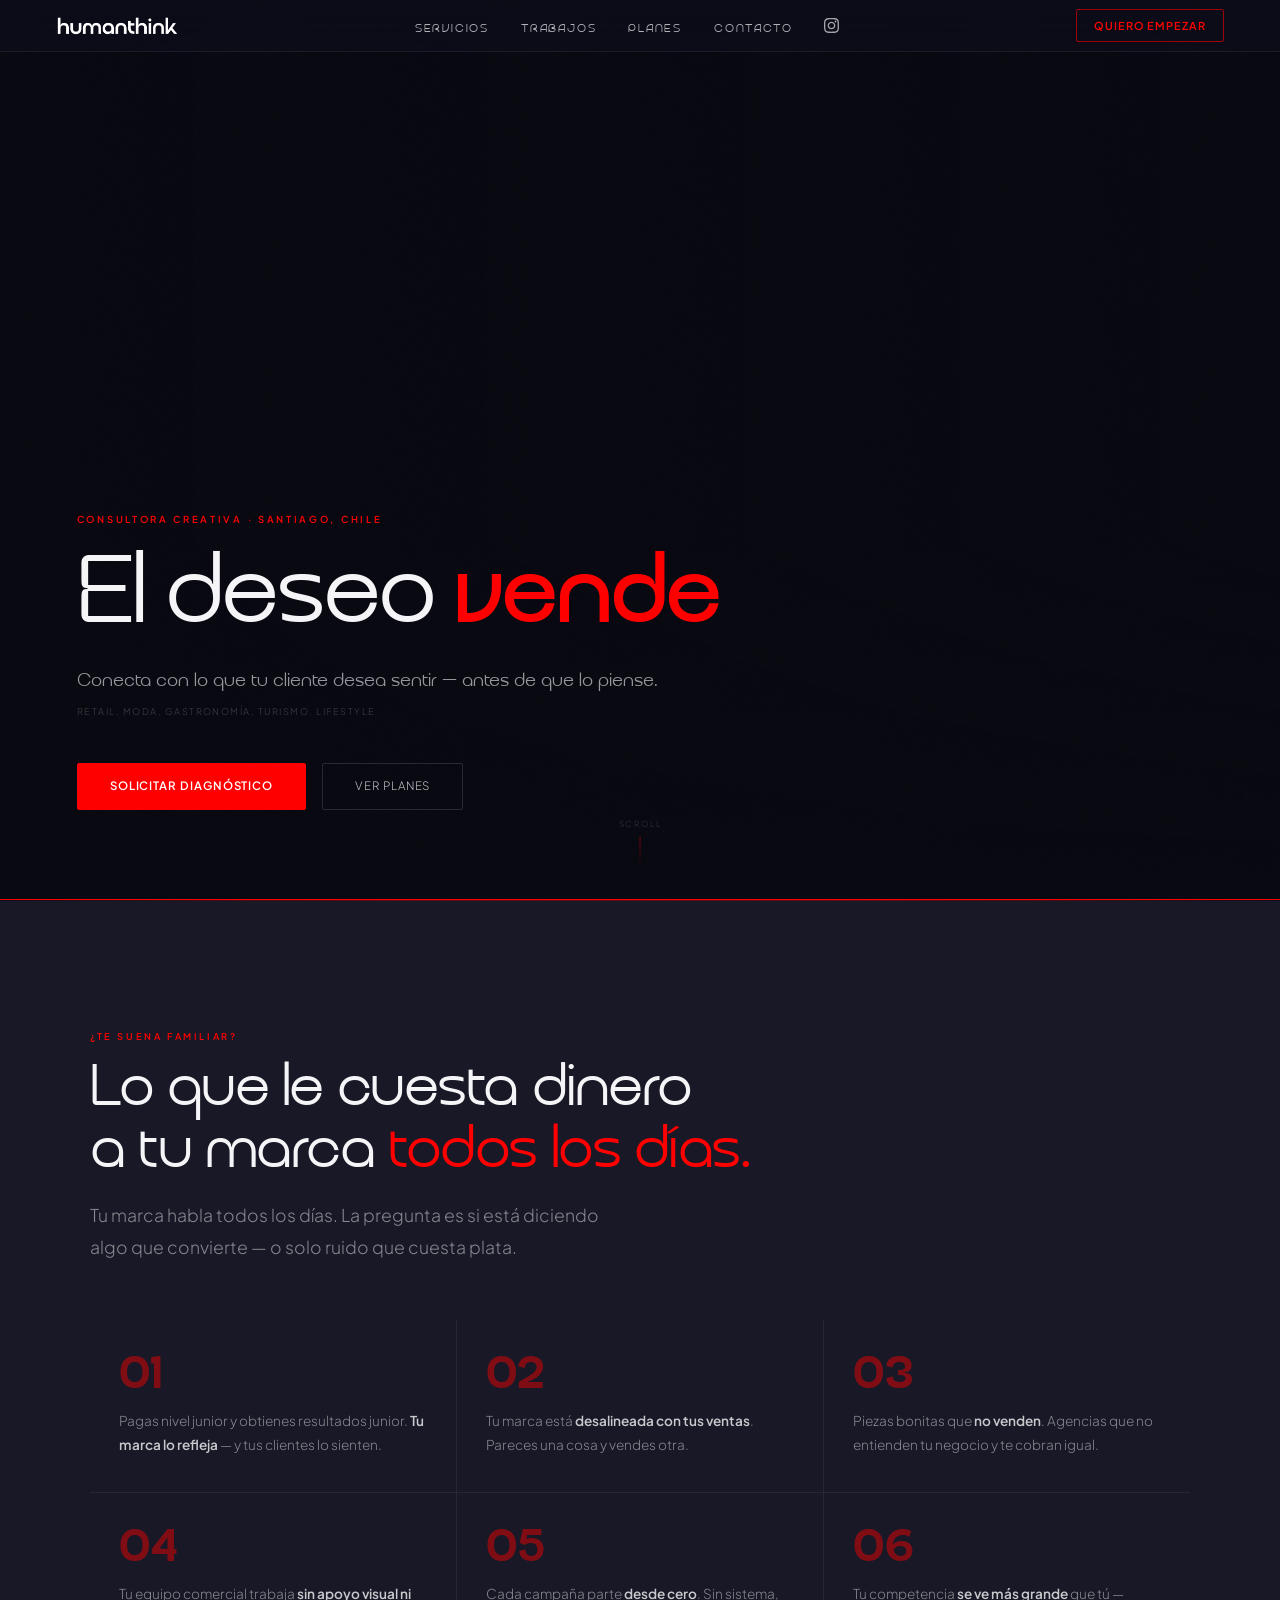
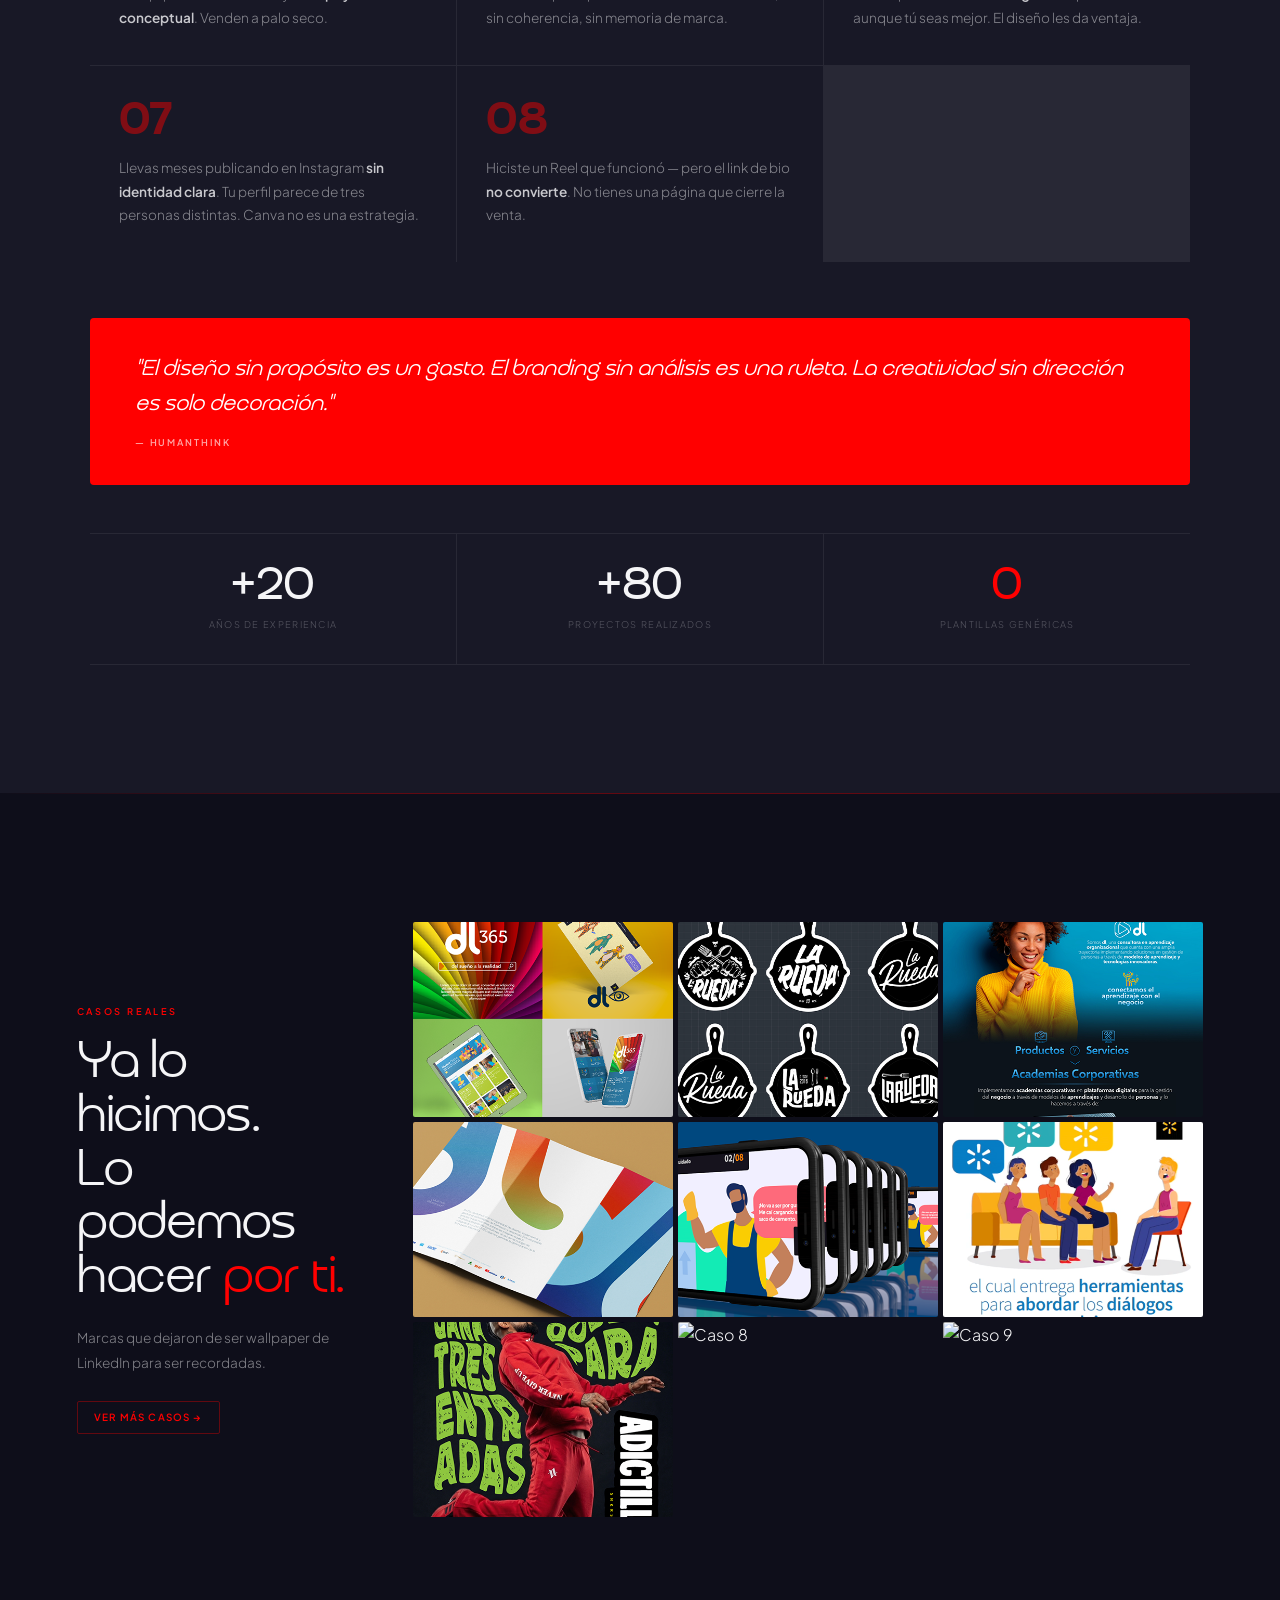
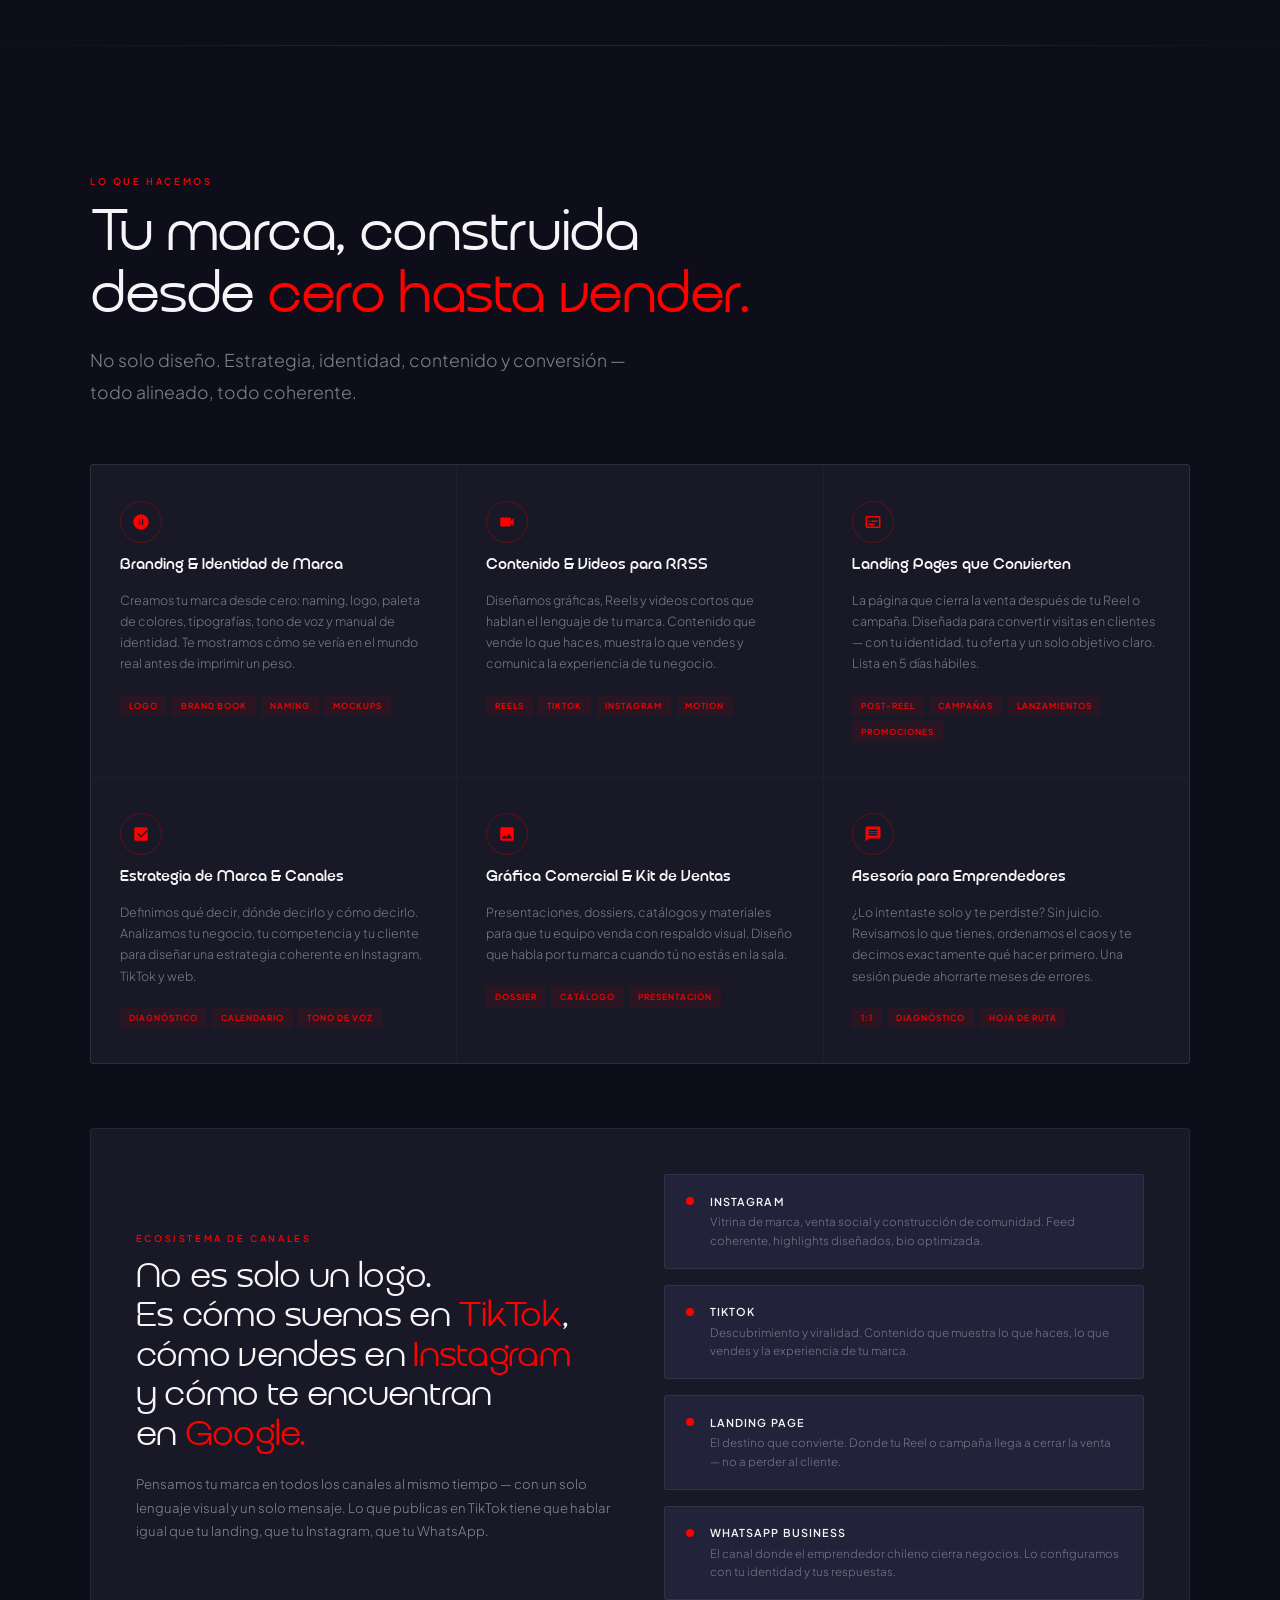
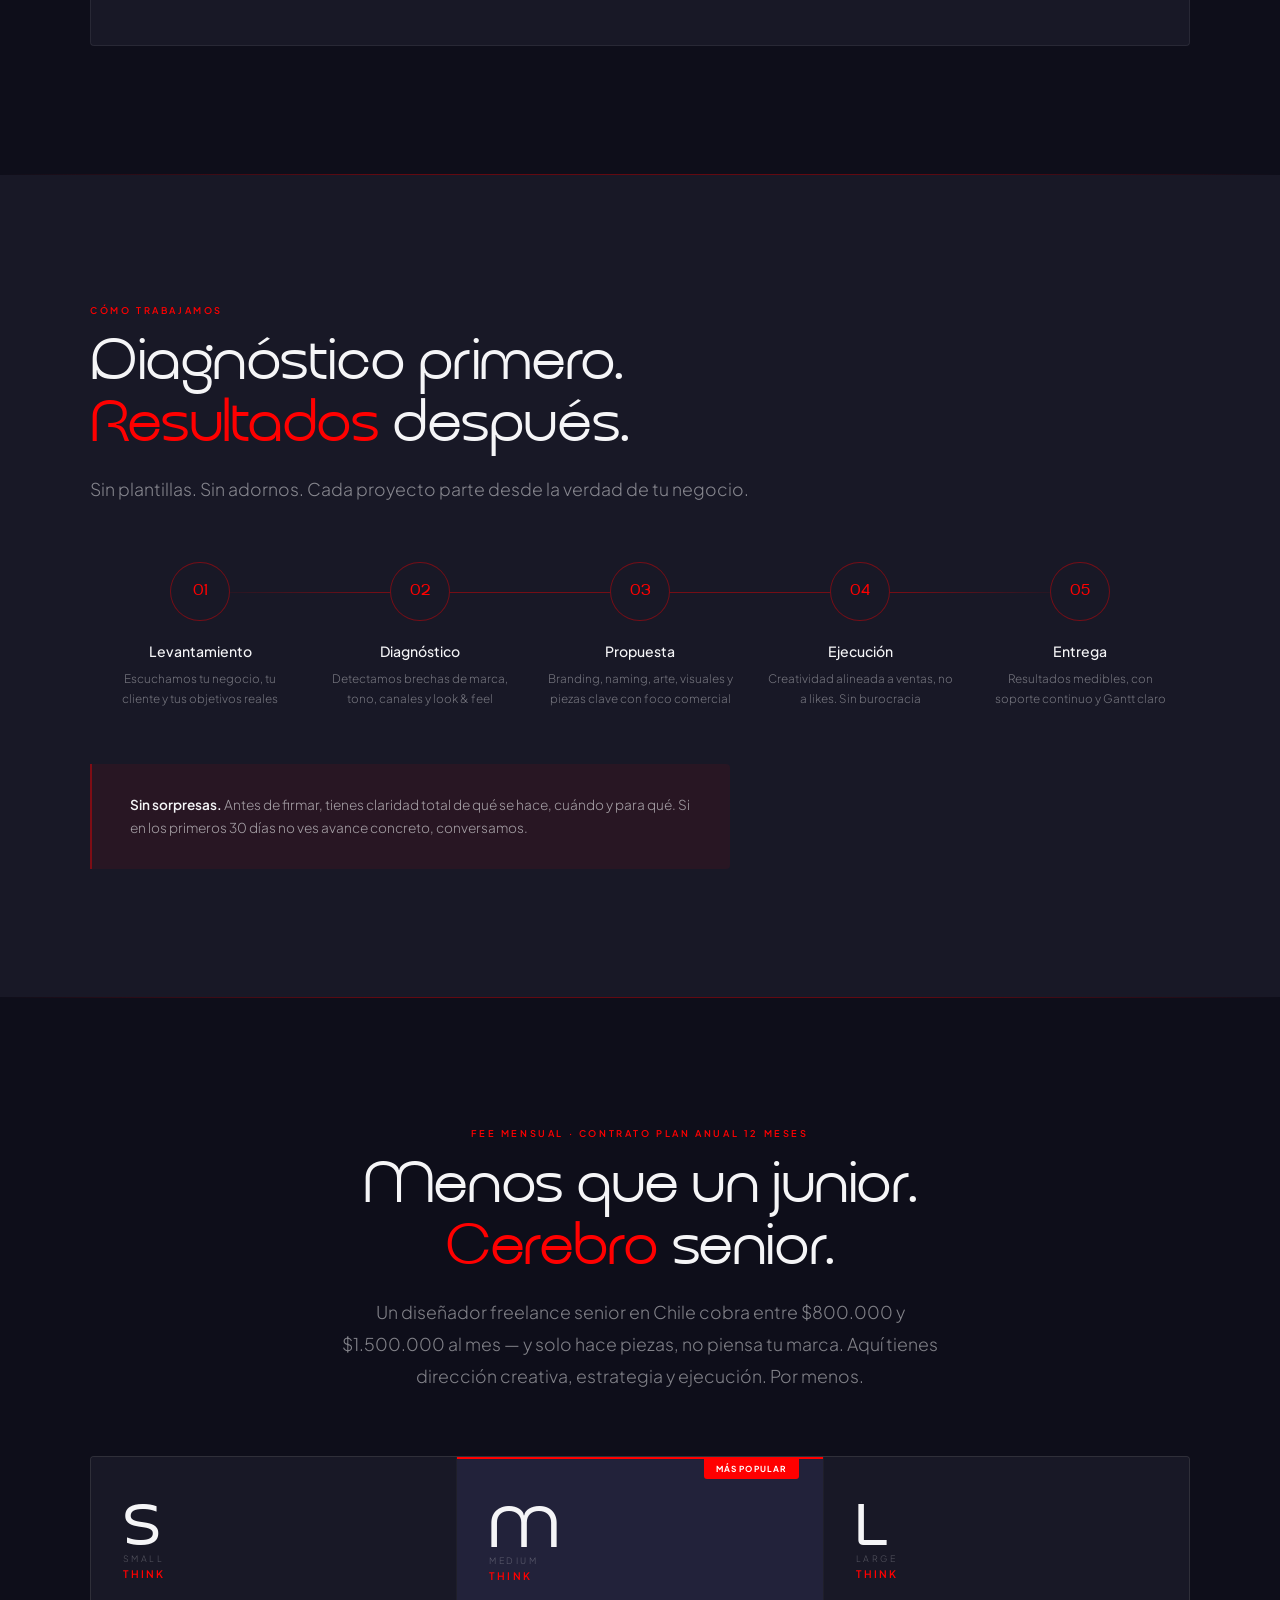
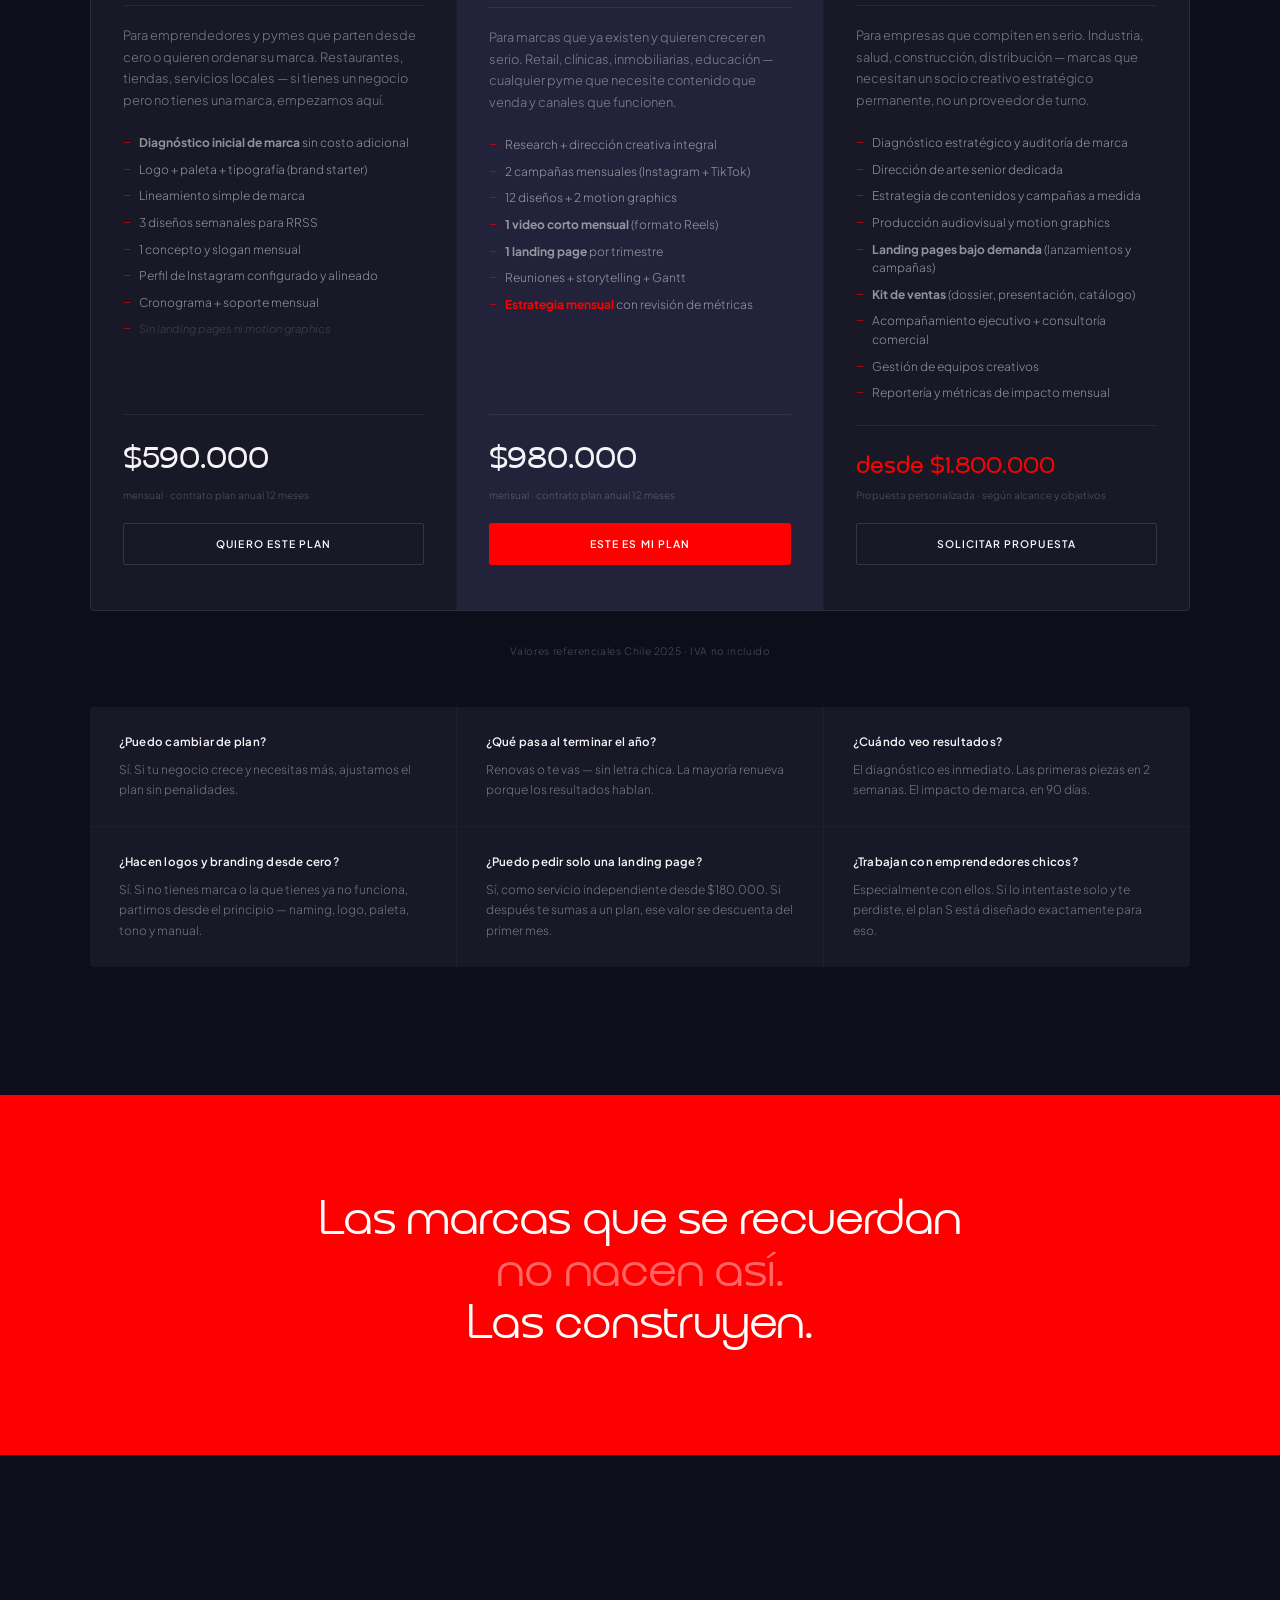
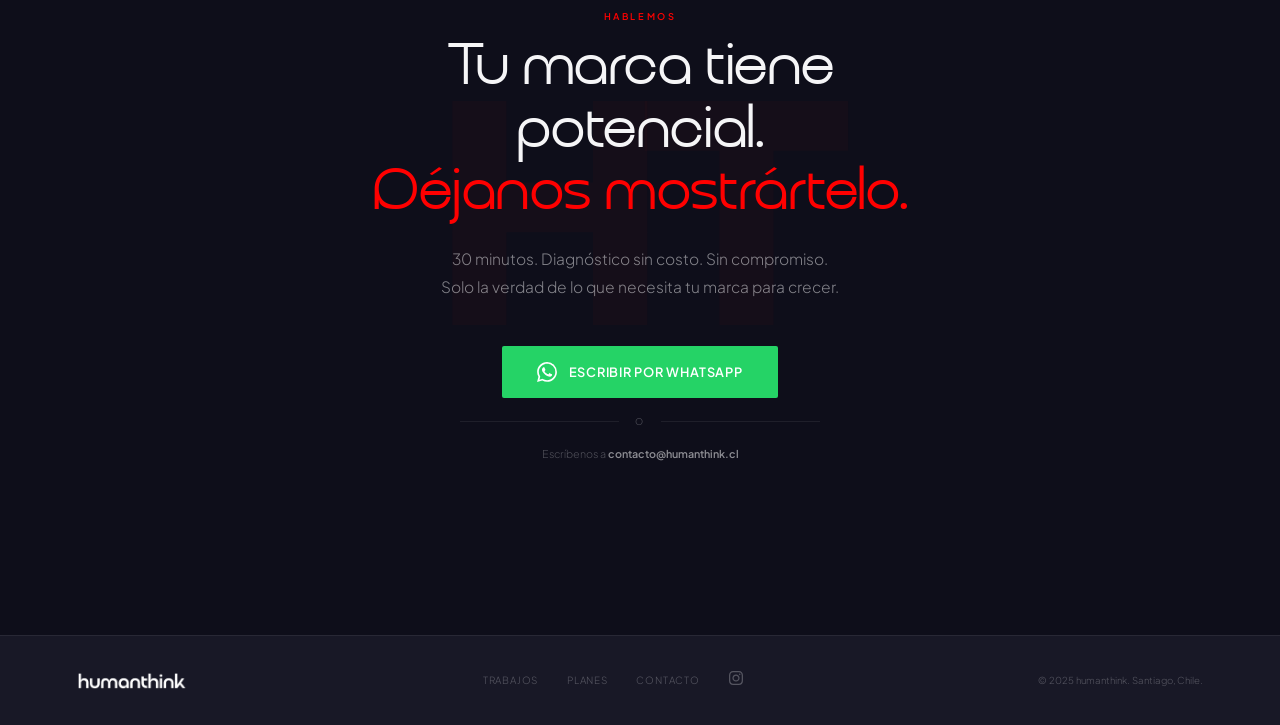
==== commit 6673fe31: "initial commit" ====
--- a/index.html
+++ b/index.html
@@ -1010,8 +1010,8 @@
 <!-- ══ NAV ══ -->
 <nav id="nav">
   <a href="/">
-    <img src="img/logo-horizontal.png" alt="humanthink" class="nav-logo-horiz" width="150" height="20">
-    <img src="img/logo-block.png" alt="humanthink" class="nav-logo-block" width="64" height="32">
+    <img src="imagenes/logo-horizontal.png" alt="humanthink" class="nav-logo-horiz" width="150" height="20">
+    <img src="imagenes/logo-block.png" alt="humanthink" class="nav-logo-block" width="64" height="32">
   </a>
   <ul class="nav-links">
     <li><a href="#servicios">servicios</a></li>
@@ -1151,47 +1151,47 @@
     </div>
     <div class="portfolio-grid reveal">
       <div class="portfolio-item" onclick="openCarousel('dl365')">
-        <img src="img/portfolio-dl365.png" alt="DL365" loading="lazy">
+        <img src="imagenes/portfolio-dl365.png" alt="DL365" loading="lazy">
         <div class="portfolio-item-overlay"><span class="portfolio-item-label">DL365</span></div>
         <div class="play-badge"><svg viewBox="0 0 24 24"><path d="M8 5v14l11-7z"/></svg></div>
       </div>
       <div class="portfolio-item" onclick="openCarousel('rueda')">
-        <img src="img/portfolio-rueda.png" alt="La Rueda" loading="lazy">
+        <img src="imagenes/portfolio-rueda.png" alt="La Rueda" loading="lazy">
         <div class="portfolio-item-overlay"><span class="portfolio-item-label">La Rueda</span></div>
         <div class="play-badge"><svg viewBox="0 0 24 24"><path d="M8 5v14l11-7z"/></svg></div>
       </div>
       <div class="portfolio-item" onclick="openCarousel('interfaz')">
-        <img src="img/portfolio-interfaz.png" alt="Interfaz" loading="lazy">
+        <img src="imagenes/portfolio-interfaz.png" alt="Interfaz" loading="lazy">
         <div class="portfolio-item-overlay"><span class="portfolio-item-label">Interfaz</span></div>
         <div class="play-badge"><svg viewBox="0 0 24 24"><path d="M8 5v14l11-7z"/></svg></div>
       </div>
       <div class="portfolio-item" onclick="openCarousel('dossier')">
-        <img src="img/portfolio-dossier.png" alt="Branding" loading="lazy">
+        <img src="imagenes/portfolio-dossier.png" alt="Branding" loading="lazy">
         <div class="portfolio-item-overlay"><span class="portfolio-item-label">Branding</span></div>
         <div class="play-badge"><svg viewBox="0 0 24 24"><path d="M8 5v14l11-7z"/></svg></div>
       </div>
       <div class="portfolio-item" onclick="openVideoModal('https://player.vimeo.com/video/657041932?autoplay=1')">
-        <img src="img/portfolio-videorrss.png" alt="Video RRSS" loading="lazy">
+        <img src="imagenes/portfolio-videorrss.png" alt="Video RRSS" loading="lazy">
         <div class="portfolio-item-overlay"><span class="portfolio-item-label">Video RRSS</span></div>
         <div class="play-badge"><svg viewBox="0 0 24 24"><path d="M8 5v14l11-7z"/></svg></div>
       </div>
       <div class="portfolio-item" onclick="openVideoModal('https://player.vimeo.com/video/674895817?autoplay=1')">
-        <img src="img/portfolio-walmart.png" alt="Walmart" loading="lazy">
+        <img src="imagenes/portfolio-walmart.png" alt="Walmart" loading="lazy">
         <div class="portfolio-item-overlay"><span class="portfolio-item-label">Walmart</span></div>
         <div class="play-badge"><svg viewBox="0 0 24 24"><path d="M8 5v14l11-7z"/></svg></div>
       </div>
       <div class="portfolio-item" onclick="openCarousel('caso7')">
-        <img src="img/portfolio-caso7.png" alt="AVSTREETWEAR" loading="lazy">
+        <img src="imagenes/portfolio-caso7.png" alt="AVSTREETWEAR" loading="lazy">
         <div class="portfolio-item-overlay"><span class="portfolio-item-label">AVSTREETWEAR</span></div>
         <div class="play-badge"><svg viewBox="0 0 24 24"><path d="M8 5v14l11-7z"/></svg></div>
       </div>
       <div class="portfolio-item" onclick="openCarousel('caso8')">
-        <img src="img/portfolio-caso8.png" alt="Caso 8" loading="lazy">
+        <img src="imagenes/portfolio-caso8.png" alt="Caso 8" loading="lazy">
         <div class="portfolio-item-overlay"><span class="portfolio-item-label">Caso 8</span></div>
         <div class="play-badge"><svg viewBox="0 0 24 24"><path d="M8 5v14l11-7z"/></svg></div>
       </div>
       <div class="portfolio-item" onclick="openCarousel('caso9')">
-        <img src="img/portfolio-caso9.png" alt="Caso 9" loading="lazy">
+        <img src="imagenes/portfolio-caso9.png" alt="Caso 9" loading="lazy">
         <div class="portfolio-item-overlay"><span class="portfolio-item-label">Caso 9</span></div>
         <div class="play-badge"><svg viewBox="0 0 24 24"><path d="M8 5v14l11-7z"/></svg></div>
       </div>
@@ -1546,8 +1546,8 @@
 <!-- ══ FOOTER ══ -->
 <footer>
   <a href="/">
-    <img src="img/logo-horizontal.png" alt="humanthink" class="footer-logo" width="120" height="18">
-    <img src="img/logo-block.png" alt="humanthink" class="footer-logo-block" width="50" height="28">
+    <img src="imagenes/logo-horizontal.png" alt="humanthink" class="footer-logo" width="120" height="18">
+    <img src="imagenes/logo-block.png" alt="humanthink" class="footer-logo-block" width="50" height="28">
   </a>
   <nav class="footer-links">
     <a href="#trabajos">trabajos</a>
@@ -1627,13 +1627,13 @@
 
 /* ── CARRUSELES ── */
 const carousels = {
-  dl365:    ['img/portfolio-dl365-1.png','img/portfolio-dl365-2.png','img/portfolio-dl365-3.png'],
-  rueda:    ['img/portfolio-larueda-1.png','img/portfolio-larueda-2.png','img/portfolio-larueda-3.png'],
-  interfaz: ['img/portfolio-interfaz-1.png','img/portfolio-interfaz-2.png','img/portfolio-interfaz-3.png'],
-  dossier:  ['img/portfolio-dossier-1.png','img/portfolio-dossier-2.png','img/portfolio-dossier-3.png'],
-  caso7:    ['img/portfolio-caso7-1.png','img/portfolio-caso7-2.png','img/portfolio-caso7-3.png'],
-  caso8:    ['img/portfolio-caso8-1.png','img/portfolio-caso8-2.png','img/portfolio-caso8-3.png'],
-  caso9:    ['img/portfolio-caso9-1.png','img/portfolio-caso9-2.png','img/portfolio-caso9-3.png']
+  dl365:    ['imagenes/portfolio-dl365-1.png','imagenes/portfolio-dl365-2.png','imagenes/portfolio-dl365-3.png'],
+  rueda:    ['imagenes/portfolio-larueda-1.png','imagenes/portfolio-larueda-2.png','imagenes/portfolio-larueda-3.png'],
+  interfaz: ['imagenes/portfolio-interfaz-1.png','imagenes/portfolio-interfaz-2.png','imagenes/portfolio-interfaz-3.png'],
+  dossier:  ['imagenes/portfolio-dossier-1.png','imagenes/portfolio-dossier-2.png','imagenes/portfolio-dossier-3.png'],
+  caso7:    ['imagenes/portfolio-caso7-1.png','imagenes/portfolio-caso7-2.png','imagenes/portfolio-caso7-3.png'],
+  caso8:    ['imagenes/portfolio-caso8-1.png','imagenes/portfolio-caso8-2.png','imagenes/portfolio-caso8-3.png'],
+  caso9:    ['imagenes/portfolio-caso9-1.png','imagenes/portfolio-caso9-2.png','imagenes/portfolio-caso9-3.png']
 };
 let carouselImgs = [], carouselIdx = 0;
 function openCarousel(key) { carouselImgs = carousels[key]; carouselIdx = 0; renderCarousel(); document.getElementById('carouselModal').classList.add('open'); document.body.style.overflow='hidden'; }
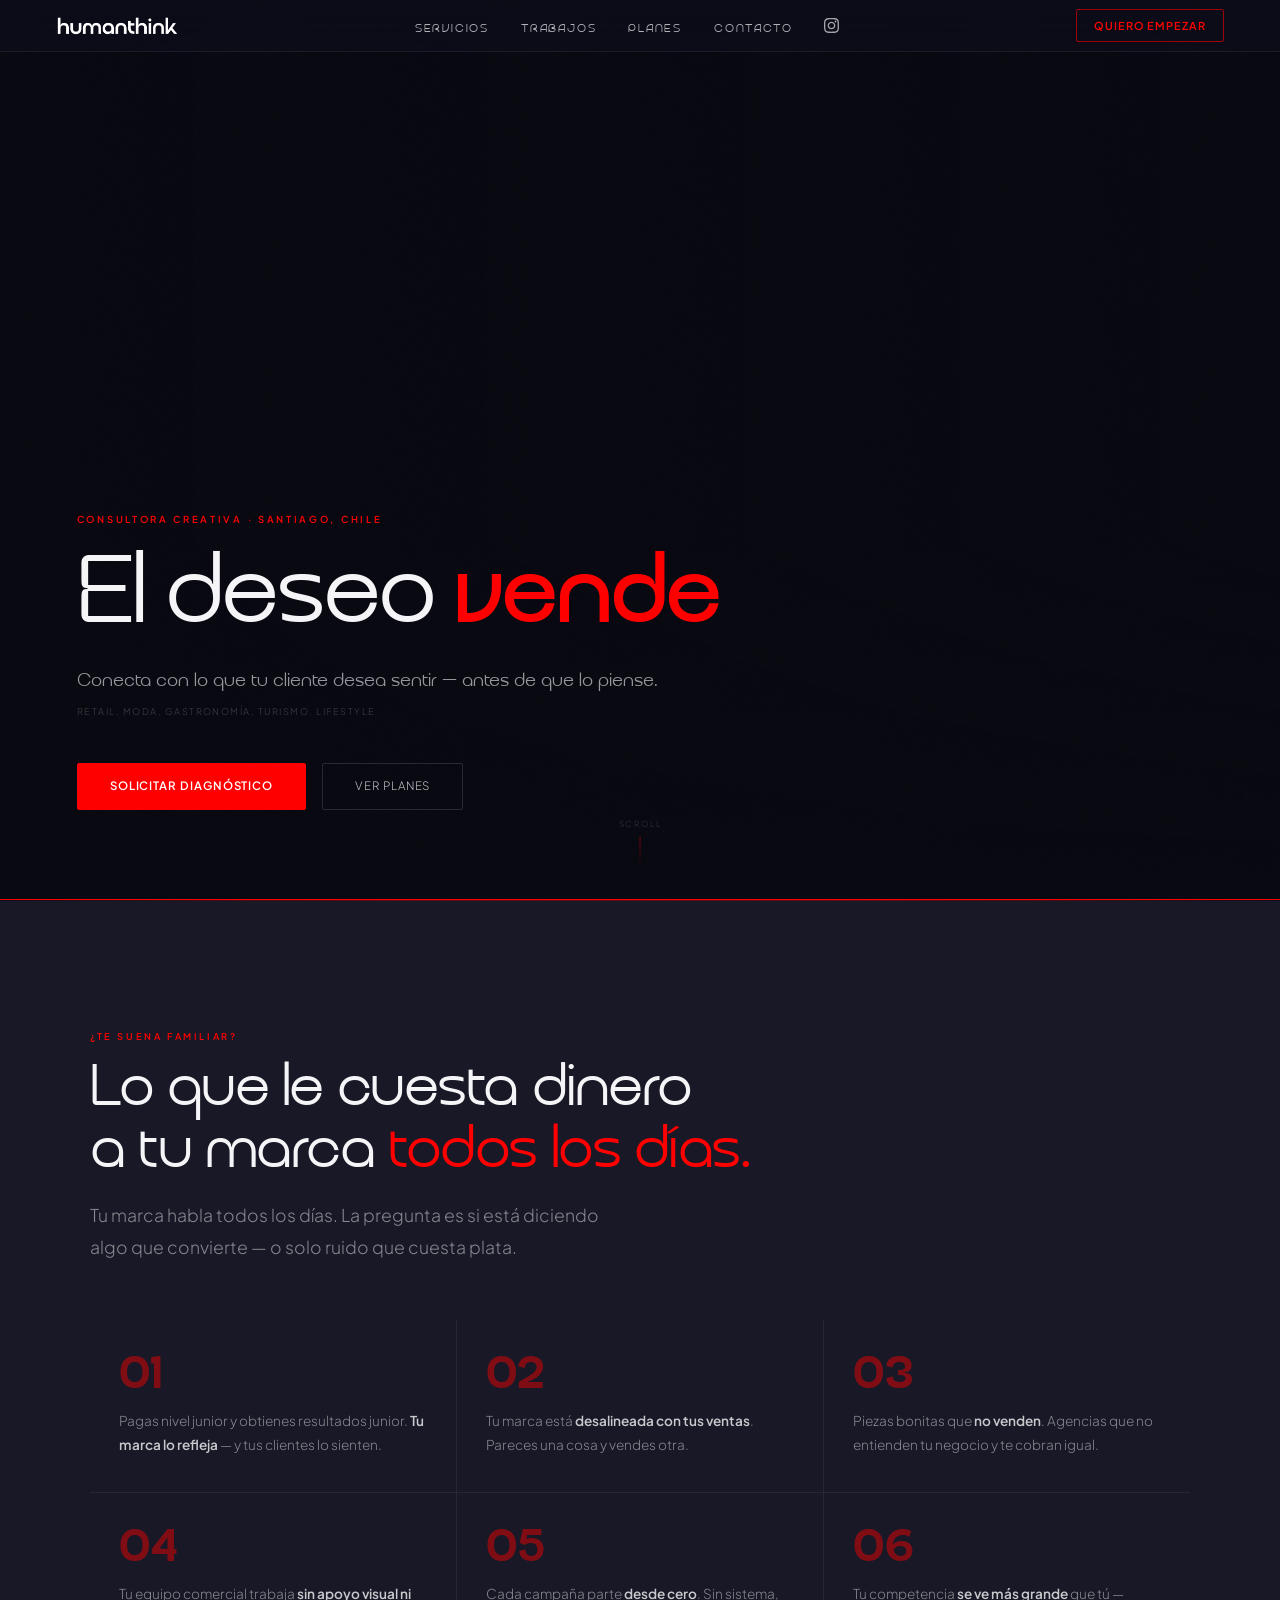
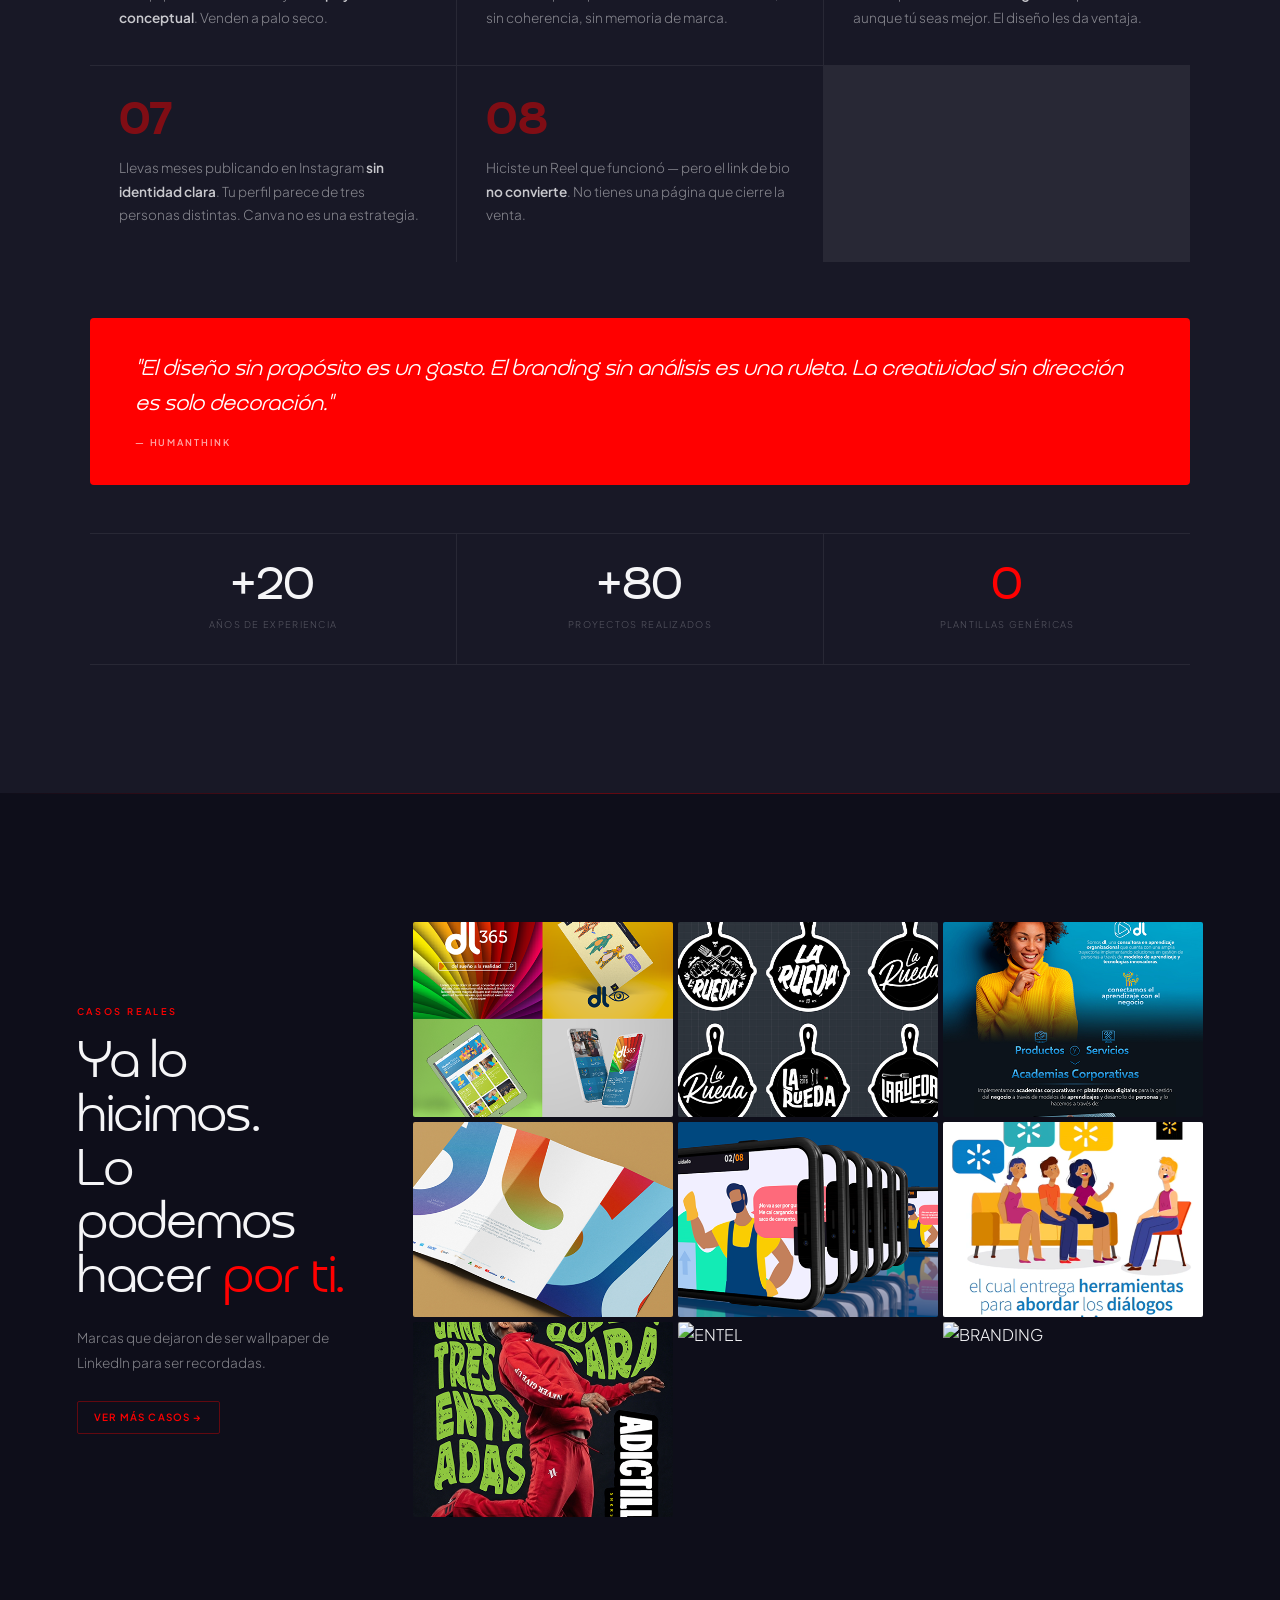
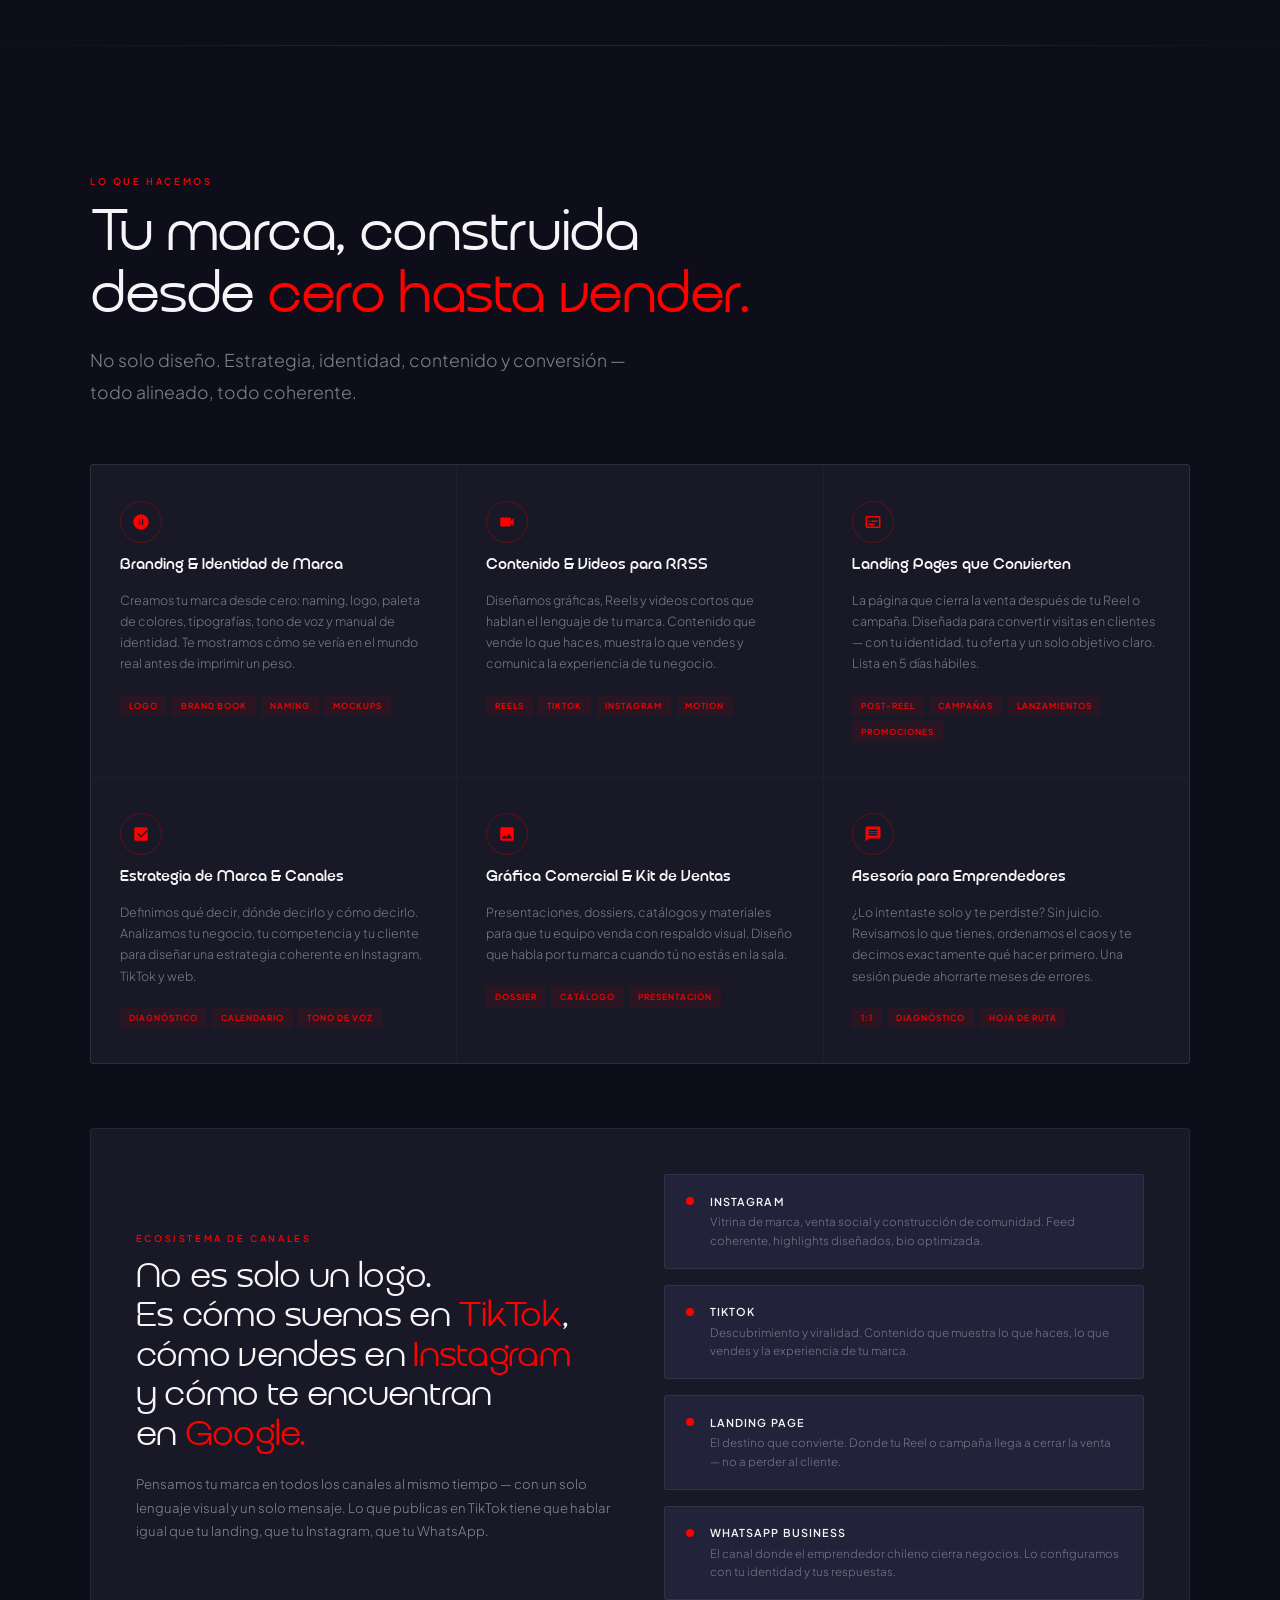
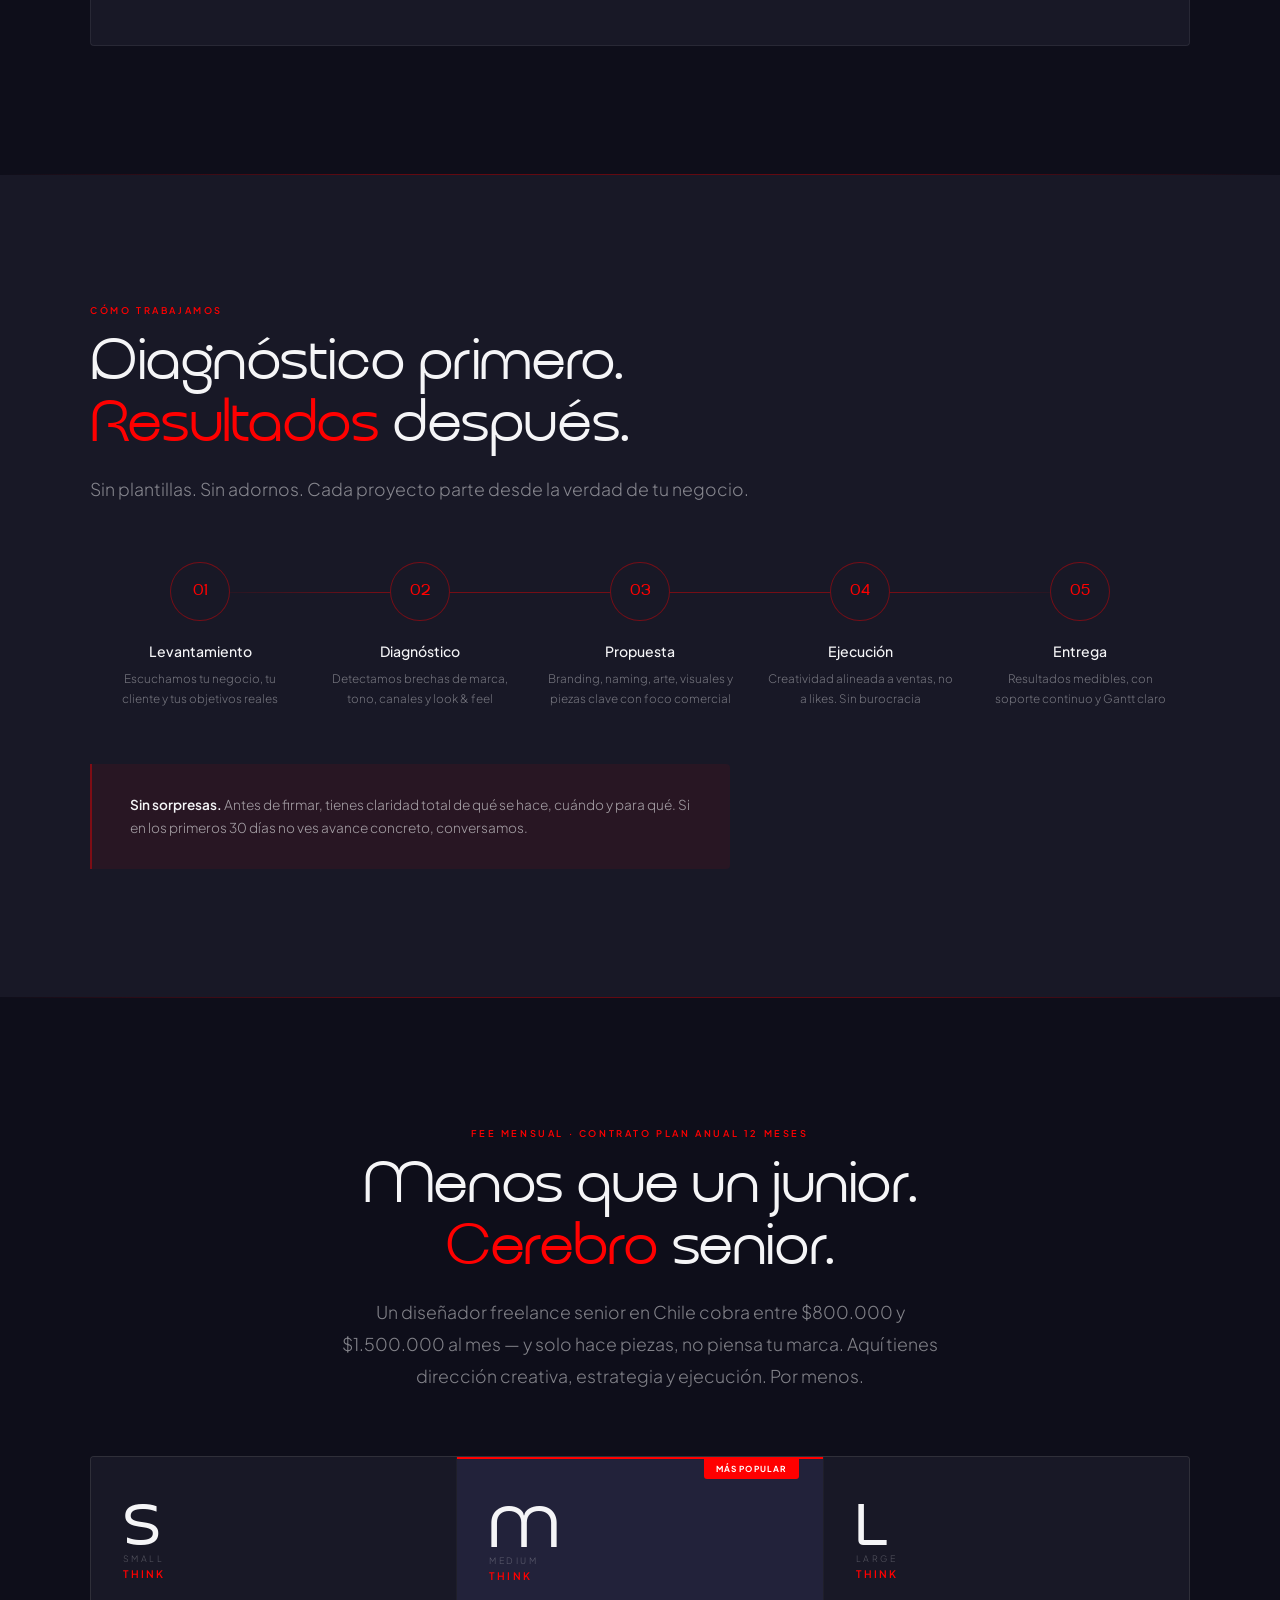
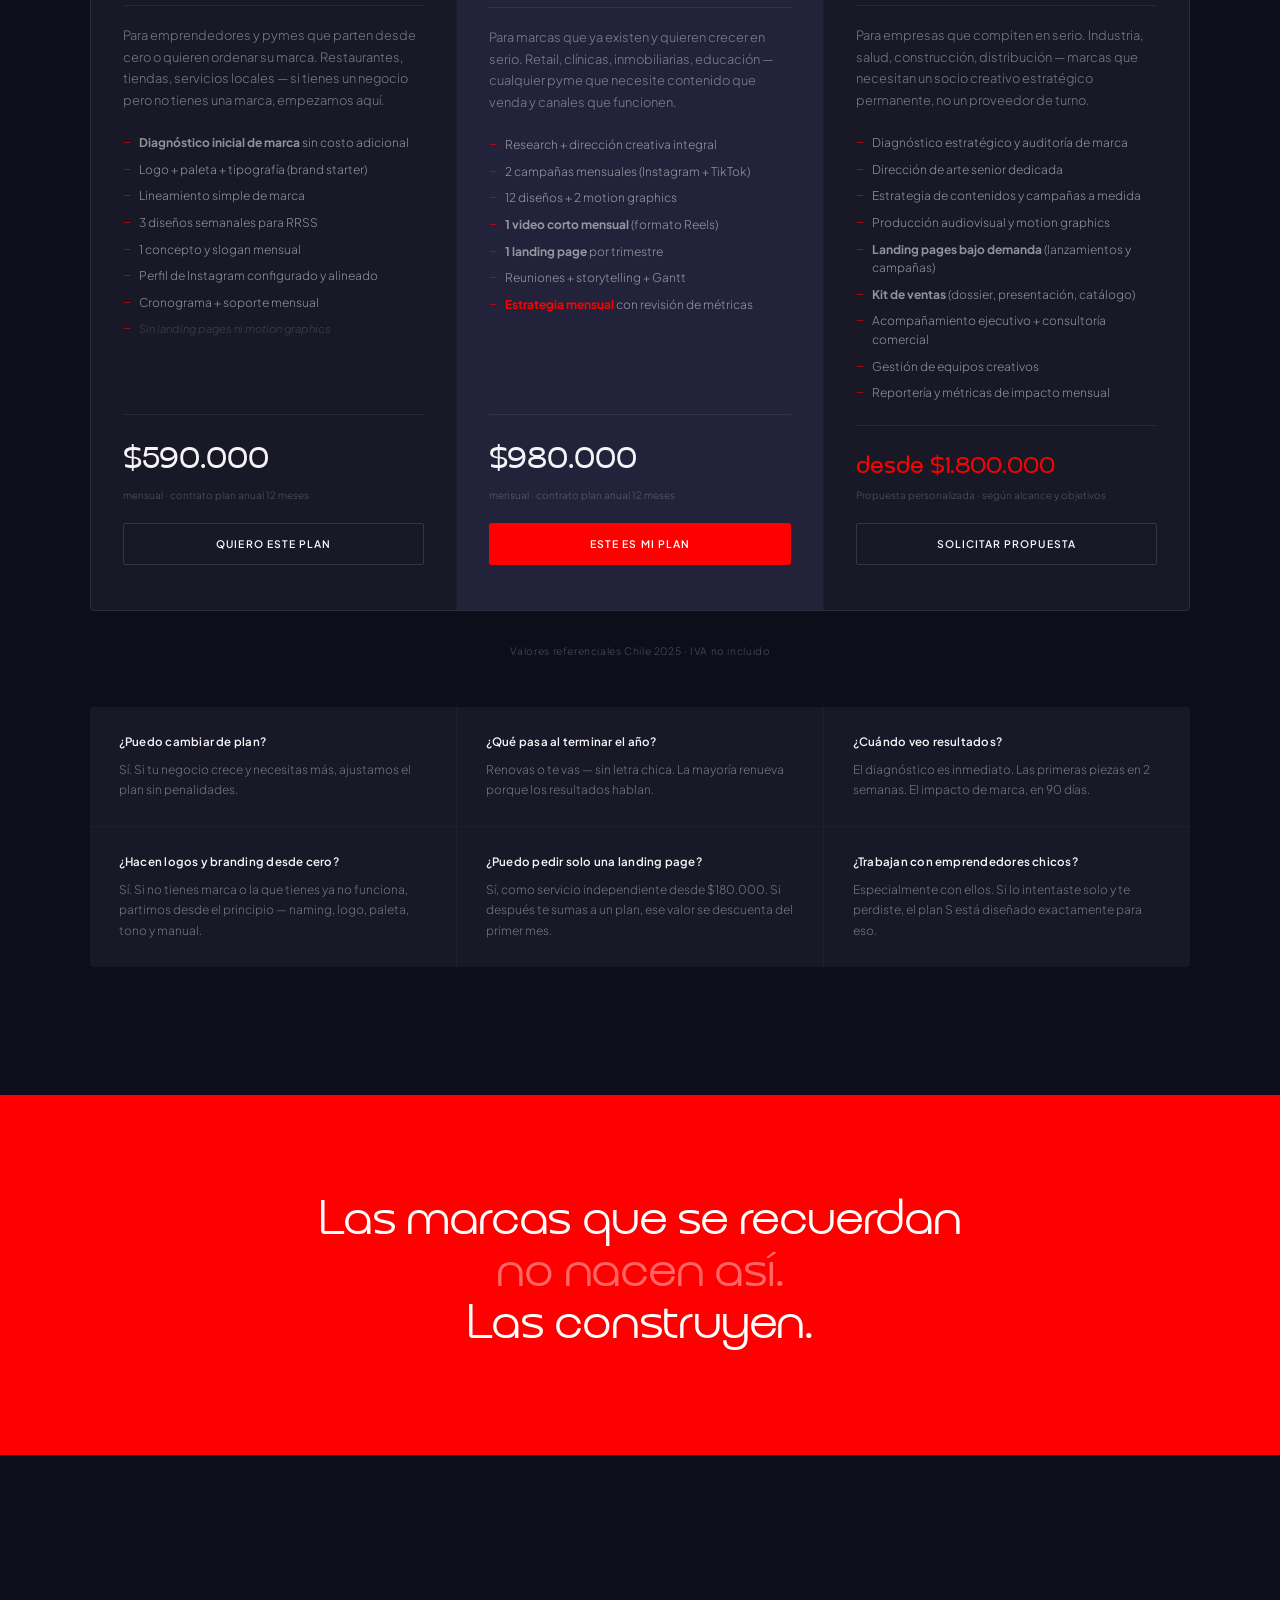
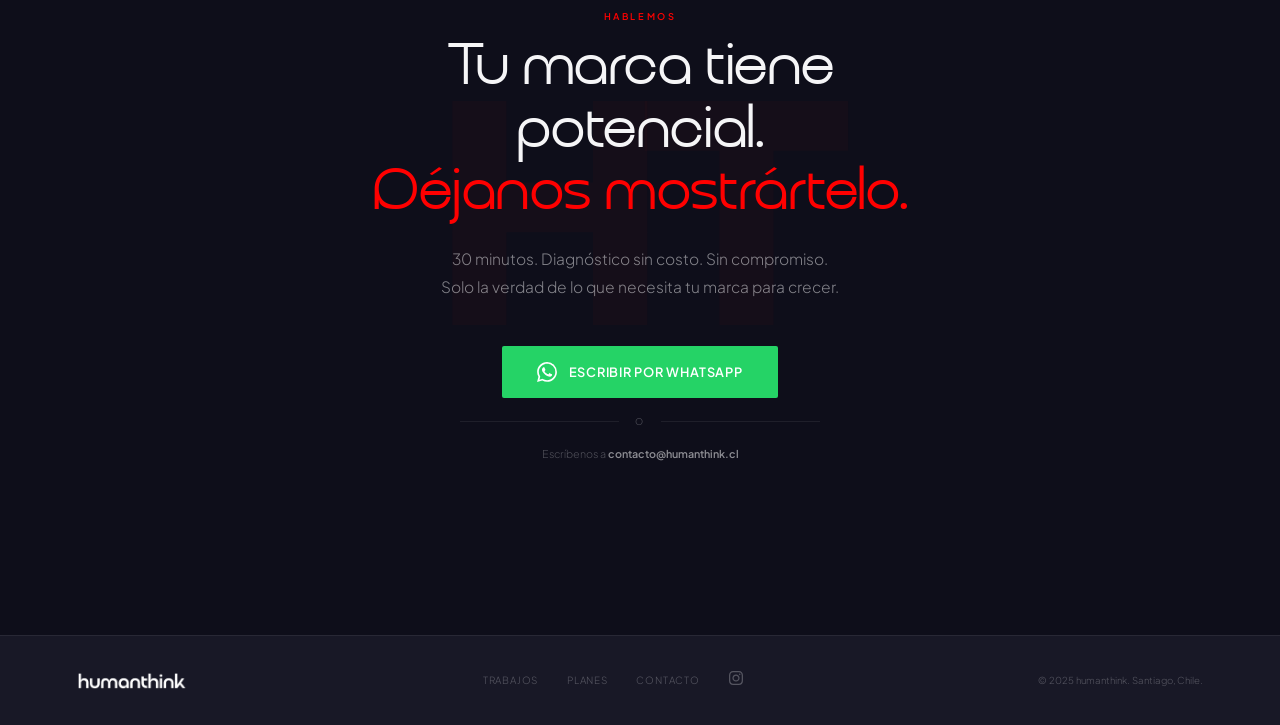
==== commit 8f6dda6b: "initial commit" ====
--- a/index.html
+++ b/index.html
@@ -1186,13 +1186,13 @@
         <div class="play-badge"><svg viewBox="0 0 24 24"><path d="M8 5v14l11-7z"/></svg></div>
       </div>
       <div class="portfolio-item" onclick="openCarousel('caso8')">
-        <img src="imagenes/portfolio-caso8.png" alt="Caso 8" loading="lazy">
-        <div class="portfolio-item-overlay"><span class="portfolio-item-label">Caso 8</span></div>
+        <img src="imagenes/portfolio-caso8.png" alt="ENTEL" loading="lazy">
+        <div class="portfolio-item-overlay"><span class="portfolio-item-label">ENTEL</span></div>
         <div class="play-badge"><svg viewBox="0 0 24 24"><path d="M8 5v14l11-7z"/></svg></div>
       </div>
       <div class="portfolio-item" onclick="openCarousel('caso9')">
-        <img src="imagenes/portfolio-caso9.png" alt="Caso 9" loading="lazy">
-        <div class="portfolio-item-overlay"><span class="portfolio-item-label">Caso 9</span></div>
+        <img src="imagenes/portfolio-caso9.png" alt="BRANDING" loading="lazy">
+        <div class="portfolio-item-overlay"><span class="portfolio-item-label">BRANDING</span></div>
         <div class="play-badge"><svg viewBox="0 0 24 24"><path d="M8 5v14l11-7z"/></svg></div>
       </div>
     </div>
@@ -1633,7 +1633,7 @@
   dossier:  ['imagenes/portfolio-dossier-1.png','imagenes/portfolio-dossier-2.png','imagenes/portfolio-dossier-3.png'],
   caso7:    ['imagenes/portfolio-caso7-1.png','imagenes/portfolio-caso7-2.png','imagenes/portfolio-caso7-3.png'],
   caso8:    ['imagenes/portfolio-caso8-1.png','imagenes/portfolio-caso8-2.png','imagenes/portfolio-caso8-3.png'],
-  caso9:    ['imagenes/portfolio-caso9-1.png','imagenes/portfolio-caso9-2.png','imagenes/portfolio-caso9-3.png']
+  caso9:    ['imagenes/portfolio-caso9-1.png','imagenes/portfolio-caso9-2.png','imagenes/portfolio-caso9-3.png','imagenes/portfolio-caso9-4.png','imagenes/portfolio-caso9-5.png','imagenes/portfolio-caso9-6.png','imagenes/portfolio-caso9-7.png','imagenes/portfolio-caso9-8.png','imagenes/portfolio-caso9-9.png']
 };
 let carouselImgs = [], carouselIdx = 0;
 function openCarousel(key) { carouselImgs = carousels[key]; carouselIdx = 0; renderCarousel(); document.getElementById('carouselModal').classList.add('open'); document.body.style.overflow='hidden'; }
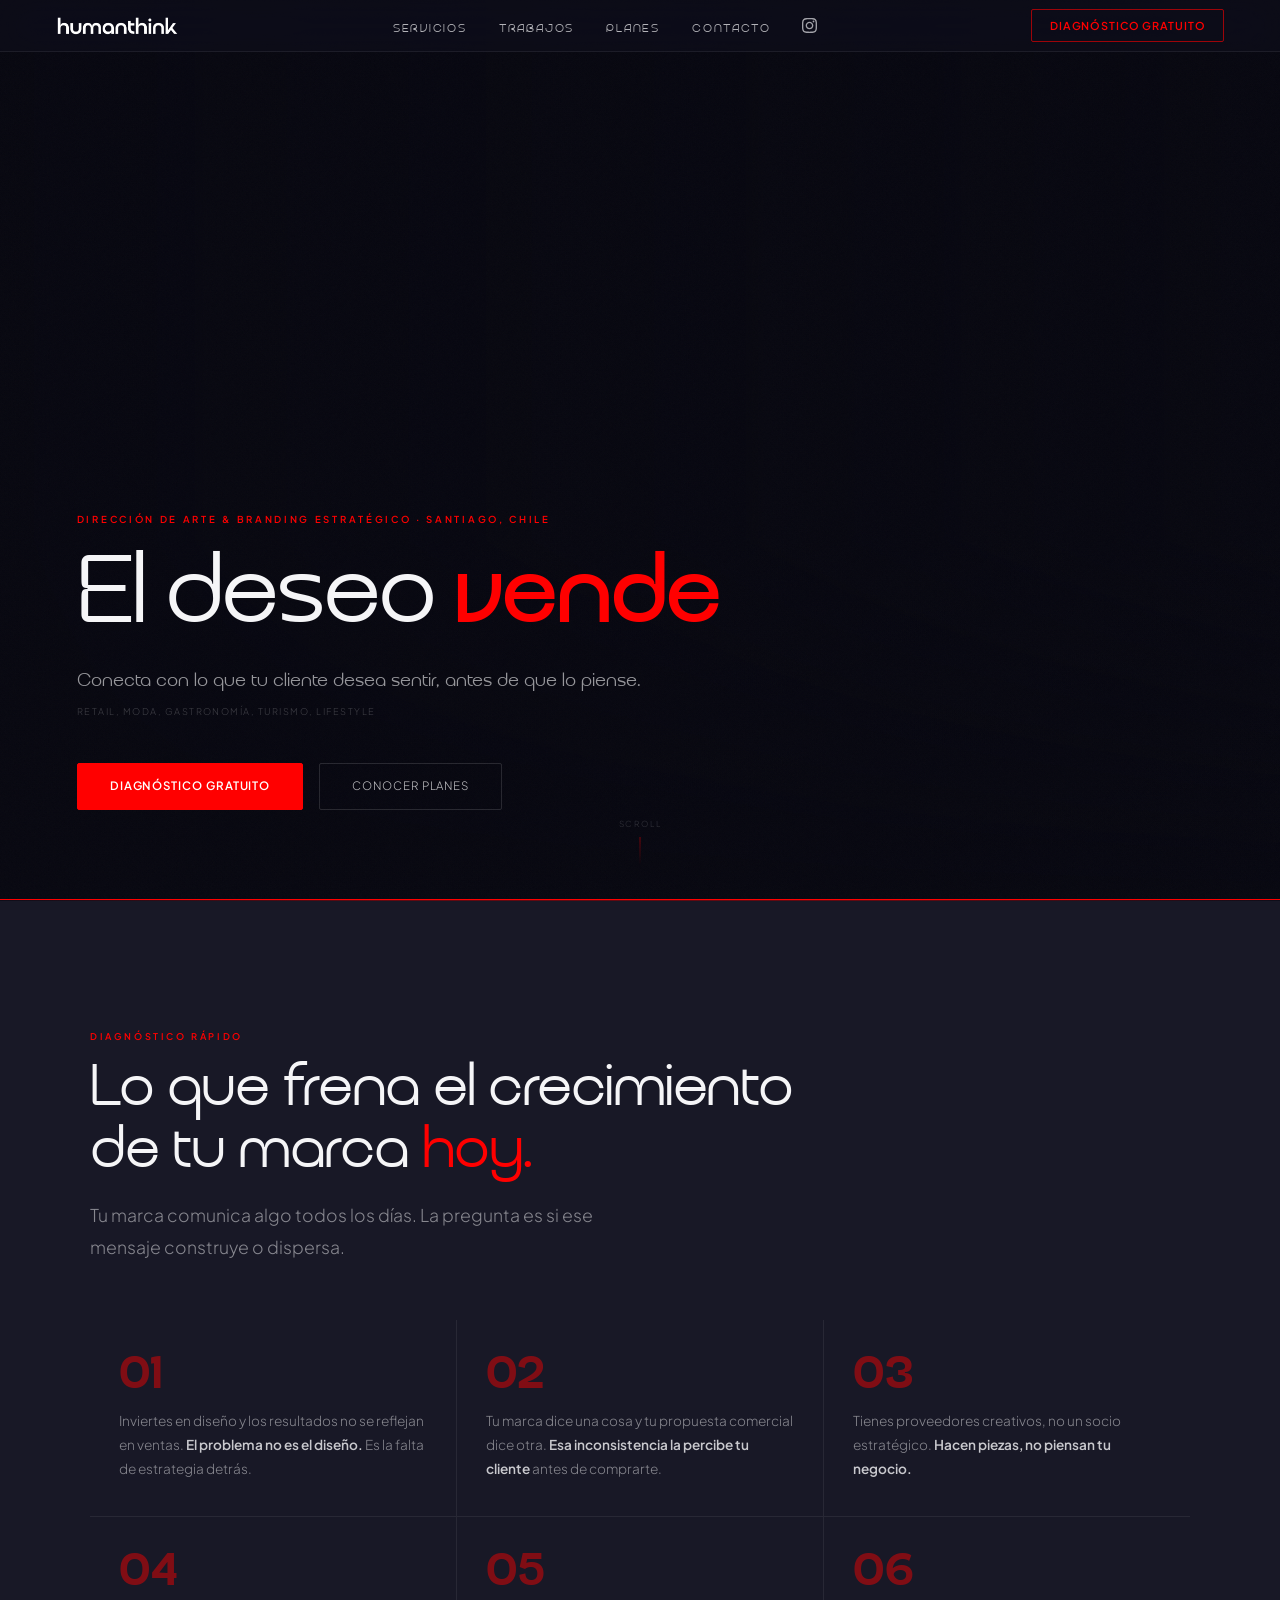
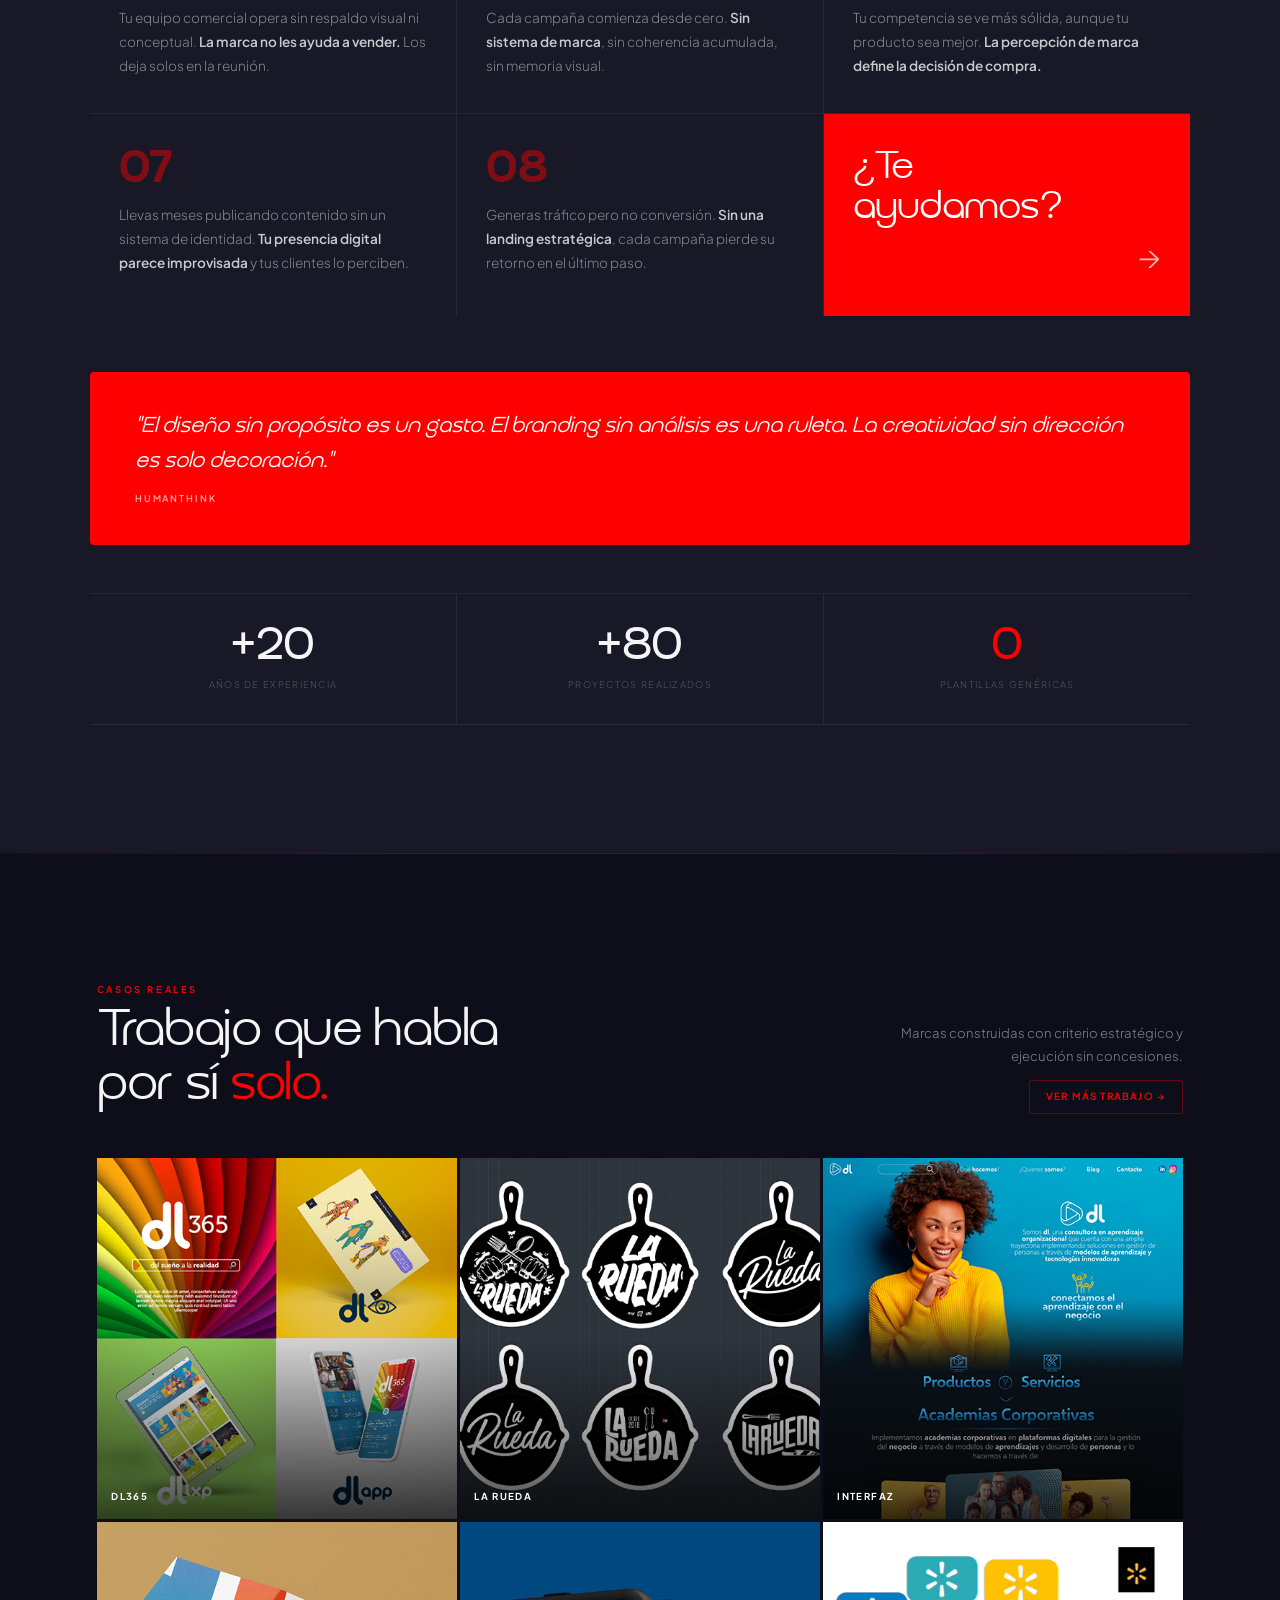
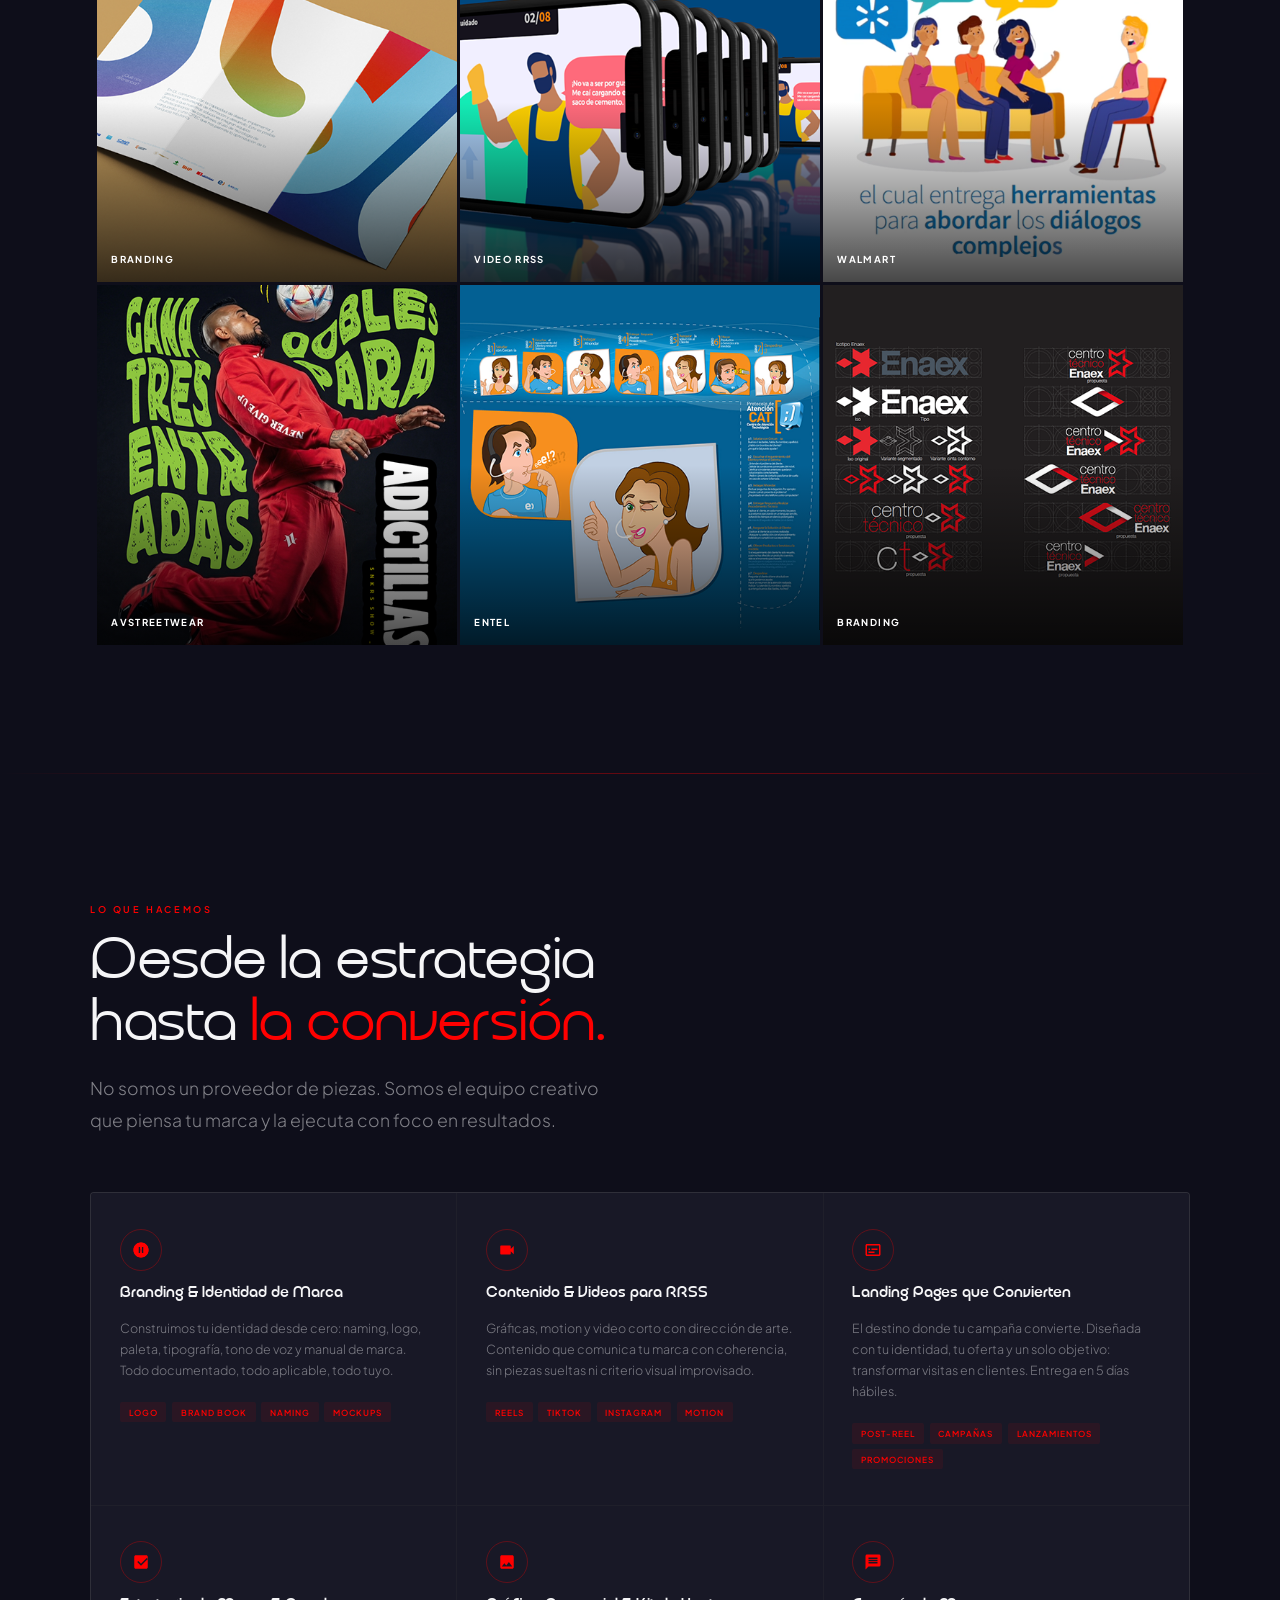
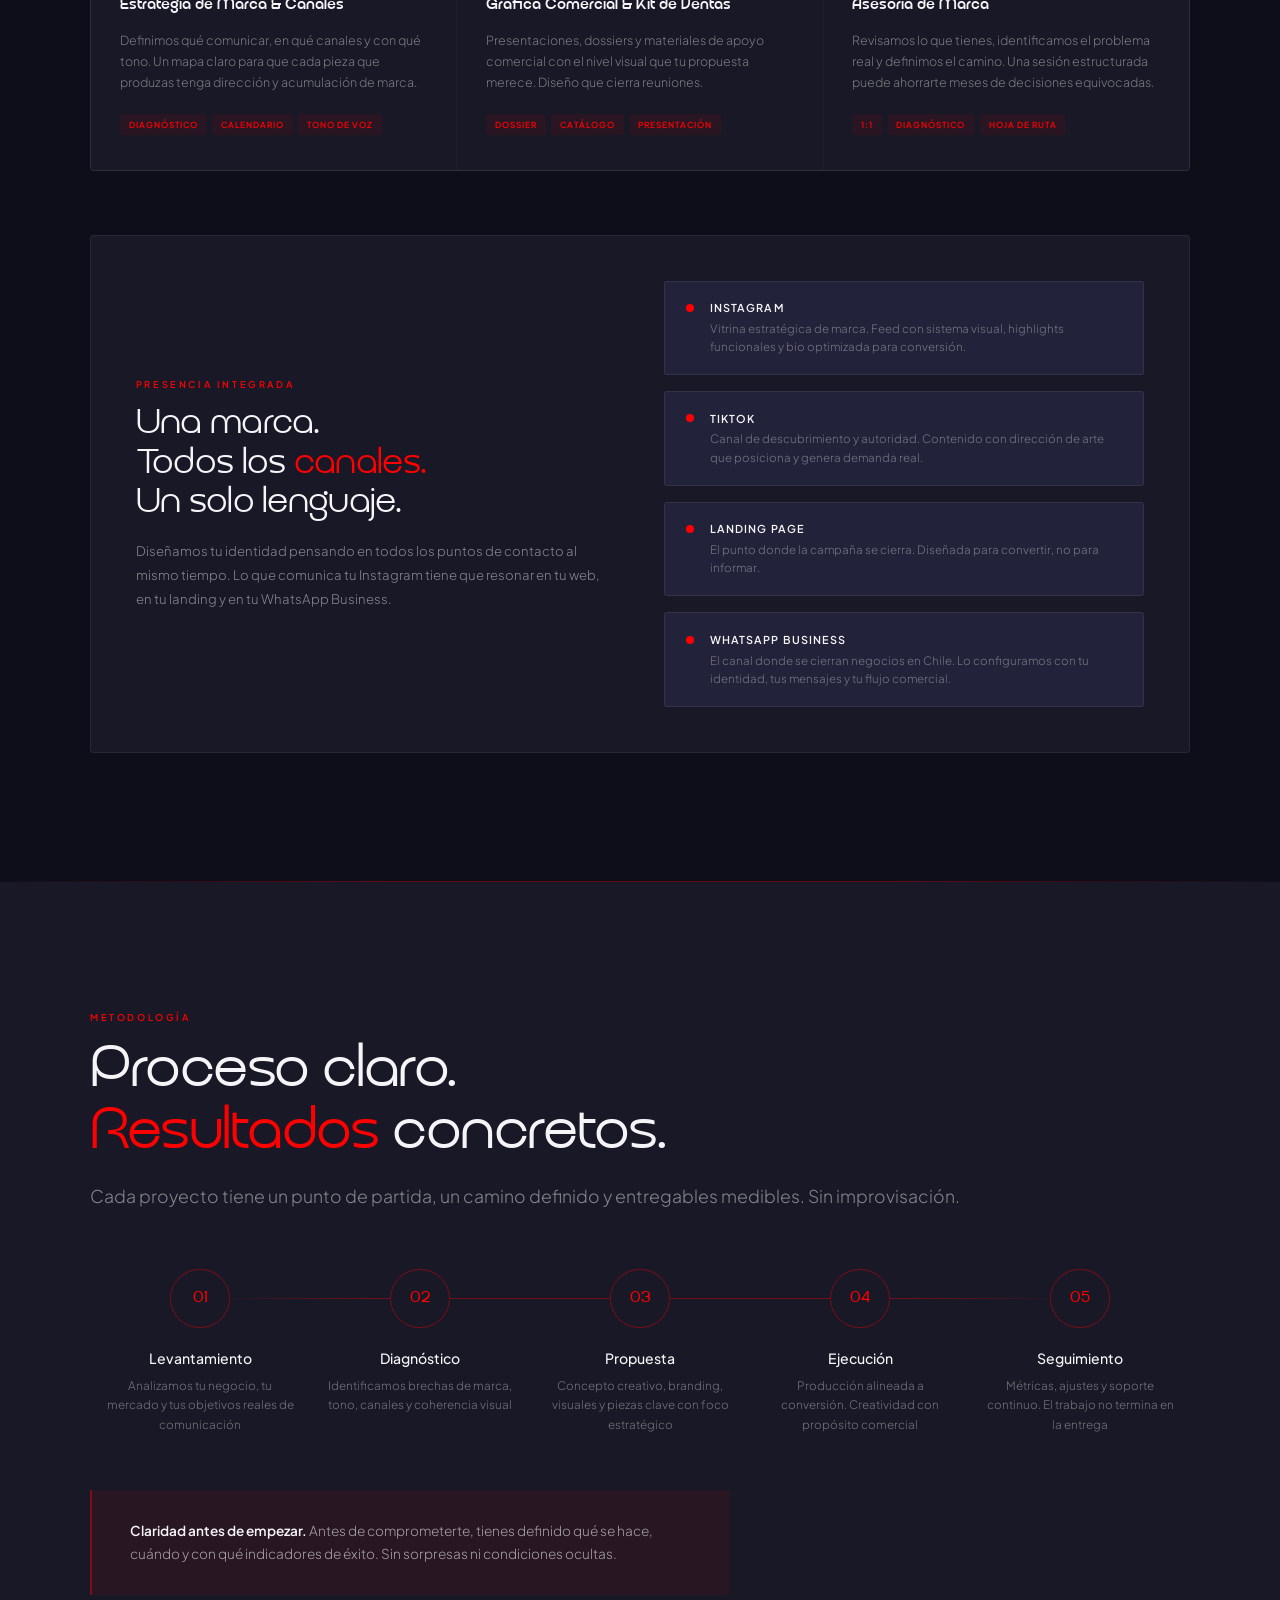
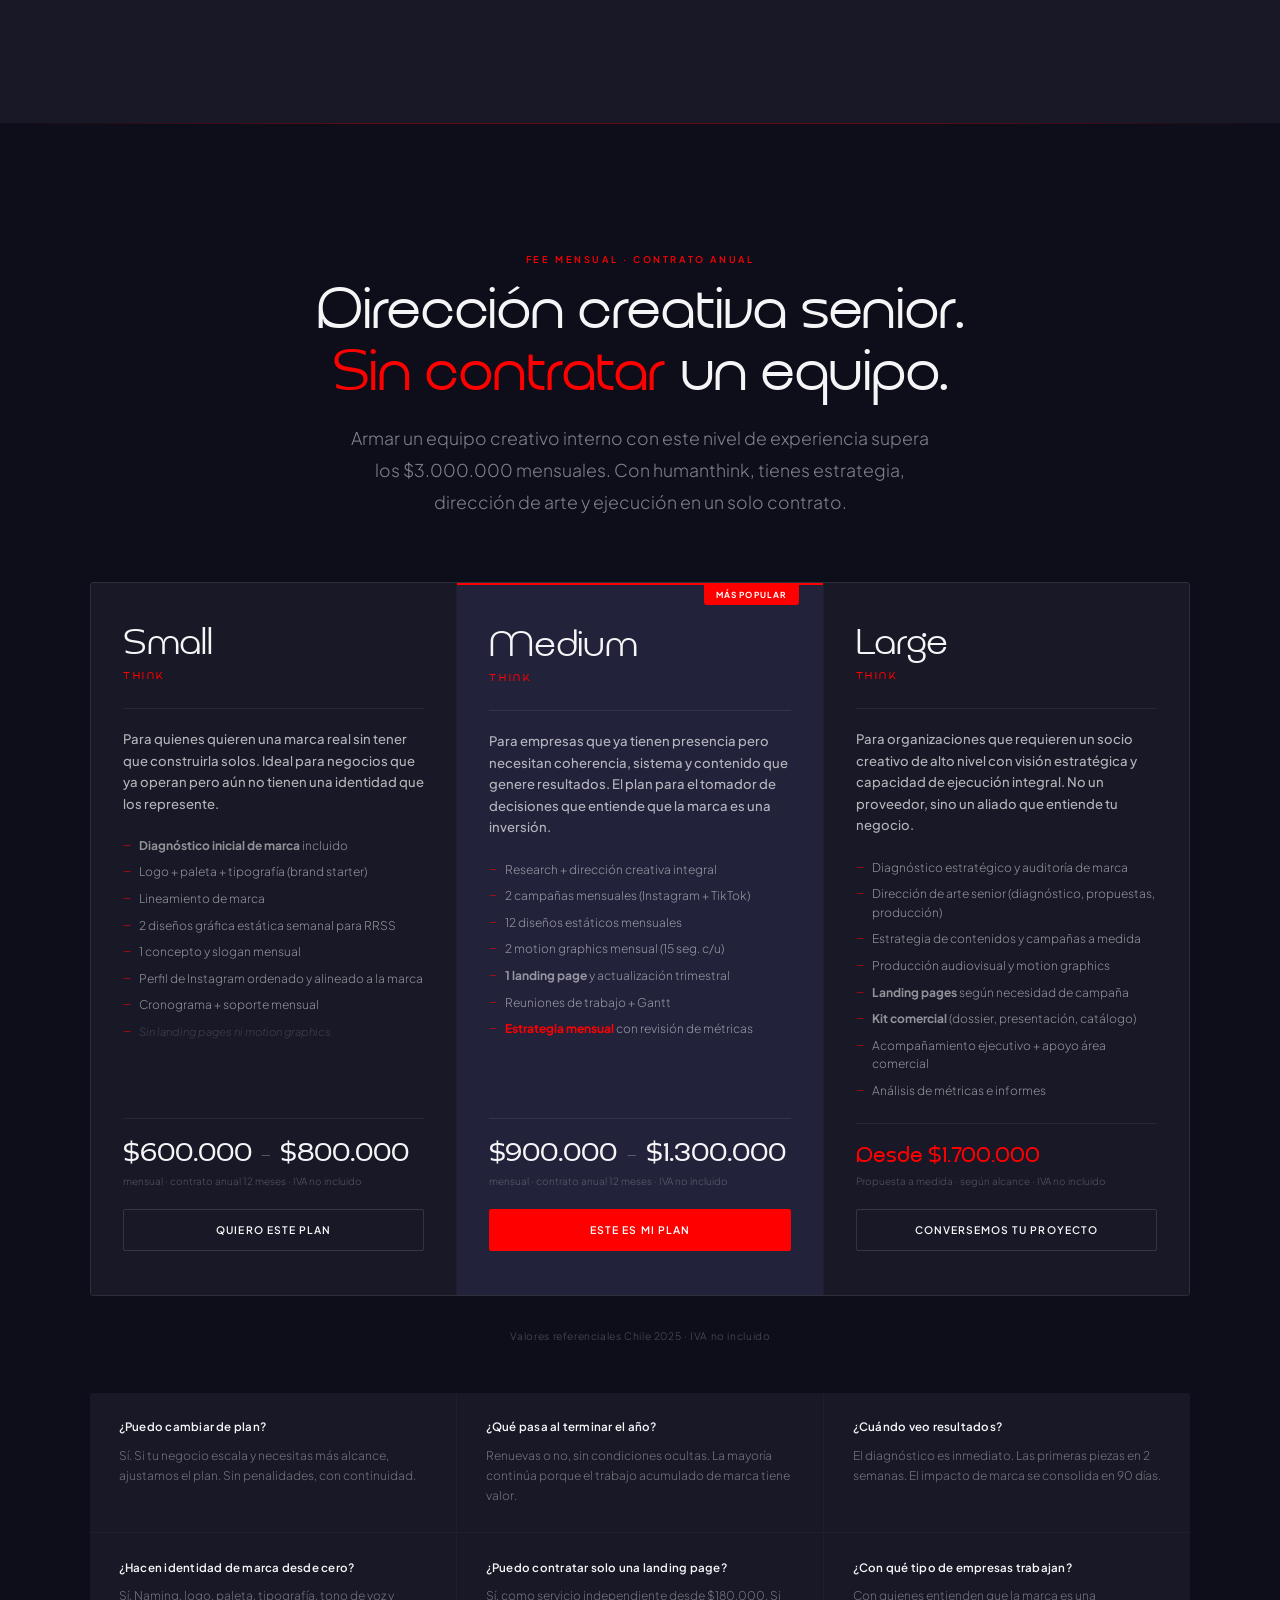
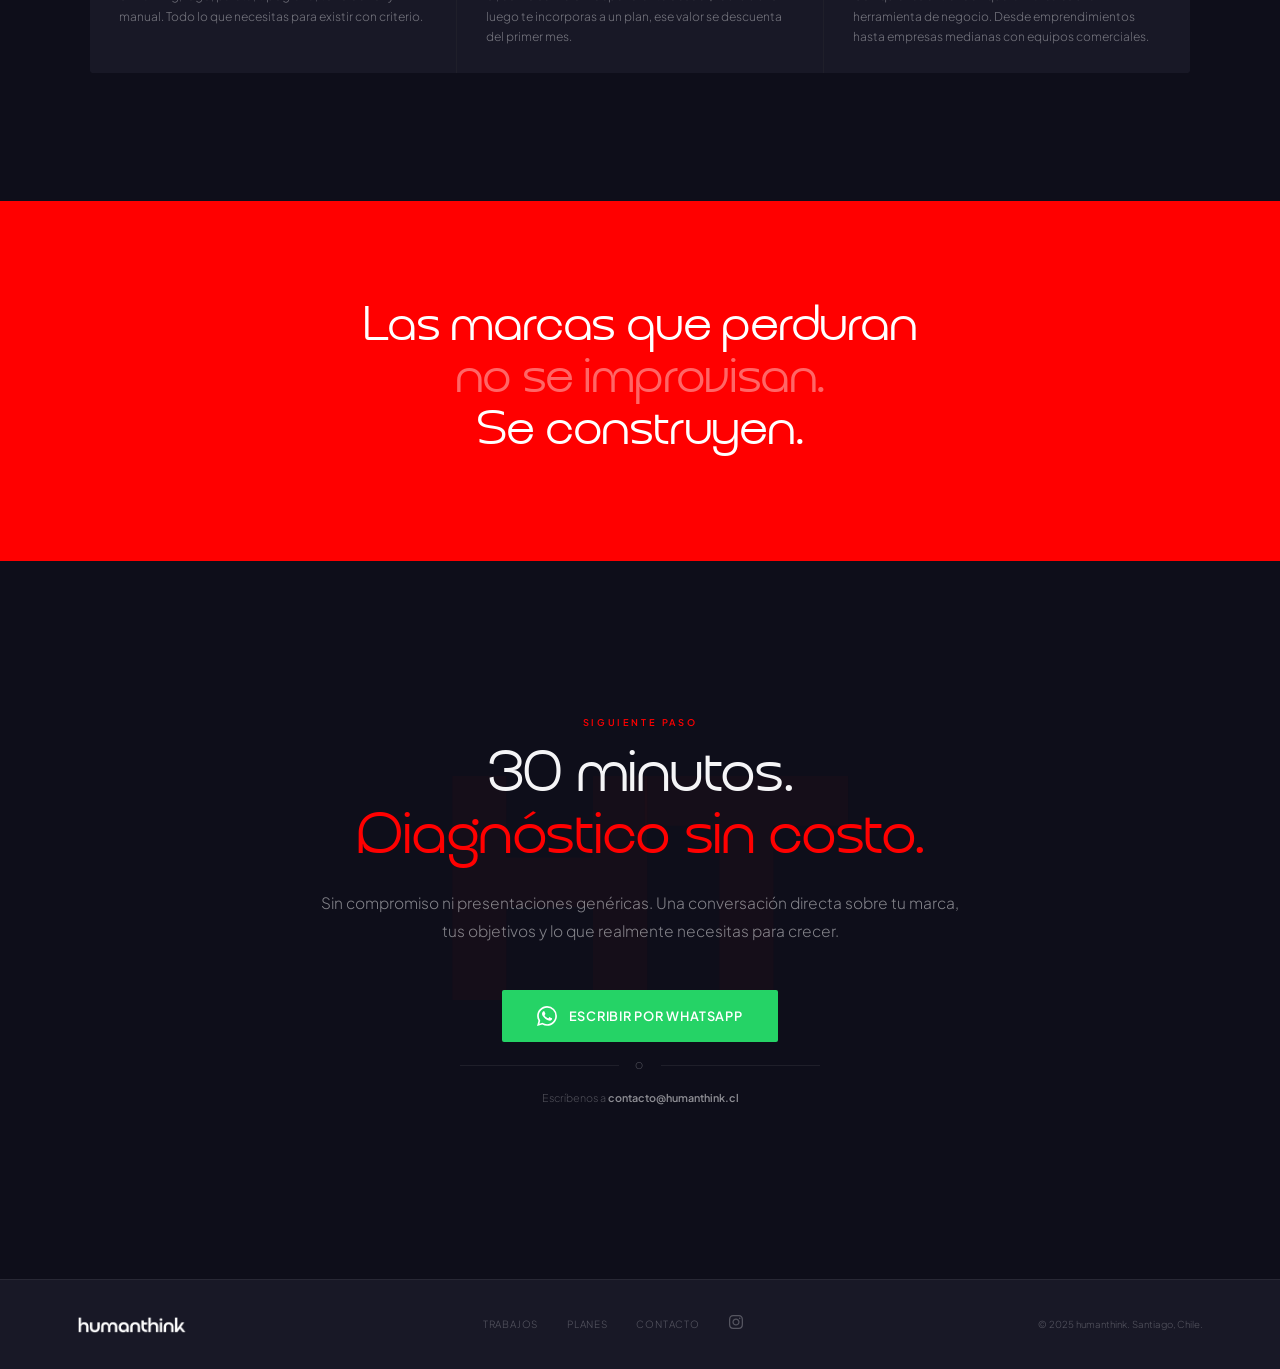
==== commit 79b8d680: "initial commit" ====
--- a/index.html
+++ b/index.html
@@ -302,10 +302,40 @@
 .problem-item:hover .problem-text { color: rgba(245,245,247,.85); }
 .problem-item:hover .problem-text strong { color: #fff; }
 
-/* Cita */
+/* Celda CTA roja en problems grid */
+.problem-cta {
+  background: var(--red) !important;
+  display: flex; flex-direction: column;
+  justify-content: space-between;
+  text-decoration: none;
+  cursor: pointer;
+  transition: background .3s var(--ease), transform .2s var(--ease-out) !important;
+}
+.problem-cta::before { display: none; }
+.problem-cta:hover { background: #cc0000 !important; transform: scale(.98); }
+.problem-cta-h2 {
+  font-family: 'Qurova', sans-serif;
+  font-weight: 300;
+  font-size: clamp(1.8rem, 3vw, 2.8rem);
+  line-height: 1.05;
+  letter-spacing: -.02em;
+  color: #fff;
+}
+.problem-cta-arrow {
+  font-size: 2rem;
+  color: rgba(255,255,255,.7);
+  align-self: flex-end;
+  transition: transform .3s var(--ease-out), color .3s;
+}
+.problem-cta:hover .problem-cta-arrow {
+  transform: translate(4px, -4px);
+  color: #fff;
+}
+
+/* Blockquote rojo */
 .problem-quote {
   margin-top: 3.5rem;
-  padding: 2.2rem 2.8rem;
+  padding: 2.4rem 2.8rem;
   border-left: none;
   background: var(--red);
   border-radius: 4px;
@@ -321,6 +351,10 @@
   font-size: .58rem; letter-spacing: .2em; text-transform: uppercase;
   color: rgba(255,255,255,.65); font-weight: 600; font-style: normal;
 }
+
+/* Count-up animado */
+.proof-num .count-val { display: inline; }
+.proof-num.counting { color: var(--red); transition: color .3s; }
 
 /* Social proof */
 .social-proof {
@@ -347,87 +381,140 @@
 }
 
 /* ═══════════════════════════════════════════
-   PORTFOLIO
+   PORTFOLIO v9 — Grid cuadrado + slider mobile
 ═══════════════════════════════════════════ */
 .portfolio-section {
   background: var(--dark);
-  padding: clamp(5rem,10vw,9rem) clamp(1.5rem,6vw,6rem);
-}
-.portfolio-inner {
-  max-width: 1240px; margin: 0 auto;
-  display: grid;
-  grid-template-columns: 280px 1fr;
-  gap: 3.5rem;
-  align-items: center;
-}
-.portfolio-text {
+  padding: clamp(5rem,10vw,9rem) 0;
+}
+.portfolio-inner { max-width: 1240px; margin: 0 auto; }
+
+/* Header full ancho */
+.portfolio-header {
+  display: flex; align-items: flex-end;
+  justify-content: space-between; gap: 2rem;
+  flex-wrap: wrap;
+  padding: 0 clamp(1.5rem,6vw,6rem);
+  margin-bottom: 2.8rem;
+}
+.portfolio-header-left .section-eyebrow { margin-bottom: .6rem; }
+.portfolio-header-left .section-h2 {
+  font-size: clamp(2rem,4vw,3.2rem);
+  line-height: 1.05; margin-bottom: 0;
+}
+.portfolio-header-right {
   display: flex; flex-direction: column;
-  gap: 1.2rem;
-  position: sticky; top: 80px;
-}
-.portfolio-text .section-eyebrow { margin-bottom: 0; }
-.portfolio-text .section-h2 {
-  font-size: clamp(2rem, 4vw, 3.2rem);
-  line-height: 1.05;
-  margin-bottom: 0;
-}
-.portfolio-text .section-lead {
-  font-size: .85rem;
-  margin-bottom: 0;
-  max-width: 100%;
+  align-items: flex-end; gap: .8rem;
+}
+.portfolio-header-right p {
+  font-size: .82rem; font-weight: 300;
+  color: var(--muted); line-height: 1.7;
+  max-width: 300px; text-align: right;
 }
 .portfolio-more {
   display: inline-flex; align-items: center; gap: .5rem;
   font-size: .62rem; font-weight: 600;
   letter-spacing: .12em; text-transform: uppercase;
   color: var(--red); border: 1px solid rgba(255,0,0,.35);
-  padding: .5rem 1rem;
+  padding: .5rem 1rem; border-radius: 2px; white-space: nowrap;
   transition: background .25s, color .25s;
-  border-radius: 2px;
-  align-self: flex-start;
-  margin-top: .4rem;
 }
 .portfolio-more:hover { background: var(--red); color: #fff; }
 
-/* Grid 3×3 */
+/* Grid 3×3 cuadrado */
 .portfolio-grid {
   display: grid;
   grid-template-columns: repeat(3, 1fr);
-  gap: 5px;
+  gap: 3px;
+  padding: 0 clamp(1.5rem,6vw,6rem);
 }
 .portfolio-item {
   position: relative; overflow: hidden;
-  aspect-ratio: 4/3; cursor: pointer;
-  border-radius: 2px;
+  aspect-ratio: 1/1; cursor: pointer;
+  background: var(--dark2);
 }
 .portfolio-item img {
-  width: 100%; height: 100%; object-fit: cover; object-position: center;
-  transition: transform .6s var(--ease), filter .45s var(--ease);
+  width: 100%; height: 100%;
+  object-fit: cover; object-position: center;
   display: block;
-}
-.portfolio-item:hover img { transform: scale(1.07); filter: brightness(.45); }
+  transition: transform .6s var(--ease), filter .5s var(--ease);
+}
+.portfolio-item:hover img { transform: scale(1.05); filter: brightness(.35); }
+
+/* Overlay — label siempre visible */
 .portfolio-item-overlay {
   position: absolute; inset: 0;
-  display: flex; align-items: flex-end; padding: .7rem;
-  opacity: 0; transition: opacity .35s var(--ease);
-  background: linear-gradient(to top, rgba(255,0,0,.7) 0%, transparent 60%);
-}
-.portfolio-item:hover .portfolio-item-overlay { opacity: 1; }
+  display: flex; flex-direction: column;
+  justify-content: flex-end;
+  padding: .9rem;
+  background: linear-gradient(to top, rgba(0,0,0,.72) 0%, transparent 50%);
+  transition: background .4s var(--ease);
+}
+.portfolio-item:hover .portfolio-item-overlay {
+  background: linear-gradient(to top, rgba(255,0,0,.82) 0%, rgba(0,0,0,.45) 55%, transparent 100%);
+}
 .portfolio-item-label {
-  font-size: .65rem; font-weight: 600;
-  color: #fff; letter-spacing: .08em;
+  font-size: .60rem; font-weight: 700;
+  color: #fff; letter-spacing: .14em;
   text-transform: uppercase;
-}
+  transition: letter-spacing .3s var(--ease);
+}
+.portfolio-item:hover .portfolio-item-label { letter-spacing: .22em; }
+
+/* Play badge */
 .play-badge {
   position: absolute; top: 50%; left: 50%;
-  transform: translate(-50%,-50%) scale(.7);
-  width: 36px; height: 36px; border-radius: 50%;
-  background: rgba(255,0,0,.85);
+  transform: translate(-50%,-50%) scale(.6);
+  width: 38px; height: 38px; border-radius: 50%;
+  background: rgba(255,0,0,.9);
   display: flex; align-items: center; justify-content: center;
-  opacity: 0; transition: opacity .35s, transform .35s var(--ease-out);
+  opacity: 0; transition: opacity .3s, transform .35s var(--ease-out);
 }
 .portfolio-item:hover .play-badge { opacity: 1; transform: translate(-50%,-50%) scale(1); }
-.play-badge svg { width: 13px; height: 13px; fill: #fff; margin-left: 2px; }
+.play-badge svg { width: 12px; height: 12px; fill: #fff; margin-left: 2px; }
+
+/* Mobile: grid vertical 1 columna */
+@media (max-width: 900px) {
+  .portfolio-section { padding: clamp(3.5rem,7vw,6rem) 0; }
+  .portfolio-inner { max-width: 100%; }
+  .portfolio-header {
+    padding: 0 1.4rem;
+    margin-bottom: 1.8rem;
+    flex-direction: column;
+    align-items: flex-start;
+    gap: 1rem;
+  }
+  .portfolio-header-right { display: none; }
+  .portfolio-header-left .section-h2 { font-size: clamp(1.8rem,6vw,2.6rem); }
+  .portfolio-grid {
+    display: grid;
+    grid-template-columns: repeat(2, 1fr);
+    gap: 4px;
+    padding: 0 1.4rem;
+    overflow: visible;
+    width: 100%;
+    box-sizing: border-box;
+  }
+  .portfolio-item {
+    width: 100%;
+    max-width: 100%;
+    aspect-ratio: 1/1;
+    border-radius: 3px;
+    flex: unset;
+  }
+  .portfolio-item-label { font-size: .60rem; letter-spacing: .10em; }
+}
+
+/* iPhone SE / X — hasta 600px: 1 columna */
+@media (max-width: 600px) {
+  .portfolio-header { padding: 0 1rem; }
+  .portfolio-grid {
+    grid-template-columns: 1fr;
+    padding: 0 1rem;
+    gap: 4px;
+  }
+  .portfolio-item { aspect-ratio: 4/3; }
+}
 
 /* ═══════════════════════════════════════════
    MODALES
@@ -690,21 +777,29 @@
   padding: .24rem .7rem; border-radius: 0 0 3px 3px;
 }
 .plan-letter {
+  display: none;
+}
+.plan-name {
+  display: none;
+}
+/* Nombre del plan en h2 */
+.plan-title {
+  font-family: 'Qurova', sans-serif; font-weight: 300;
+  font-size: clamp(2rem, 2.8vw, 2.8rem);
+  color: var(--light); line-height: 1.0;
+  letter-spacing: -.01em;
+  margin-bottom: .3rem;
+}
+.plan-title em { font-style: normal; color: var(--red); }
+.plan-subtitle {
   font-family: 'Qurova', sans-serif; font-weight: 400;
-  font-size: 3.6rem; color: var(--light); line-height: 1;
-}
-.plan-name {
-  font-size: .55rem; font-weight: 300;
-  letter-spacing: .28em; text-transform: uppercase;
-  color: var(--muted2); margin-top: -.5rem;
-}
-.plan-name strong {
-  color: var(--red); display: block;
-  font-size: .65rem; letter-spacing: .2em; font-weight: 600;
+  font-size: .65rem; letter-spacing: .25em;
+  text-transform: uppercase; color: var(--red);
+  display: block; margin-top: .2rem;
 }
 .plan-desc {
-  font-size: .80rem; font-weight: 300;
-  color: rgba(245,245,247,.45); line-height: 1.7;
+  font-size: .82rem; font-weight: 500;
+  color: rgba(245,245,247,.70); line-height: 1.65;
   border-top: 1px solid var(--border); padding-top: 1.2rem;
 }
 .plan-features { list-style: none; display: flex; flex-direction: column; gap: .5rem; }
@@ -722,14 +817,22 @@
 }
 .plan-features li.highlight strong { color: var(--red); }
 .plan-price { margin-top: auto; padding-top: 1.4rem; border-top: 1px solid var(--border); }
+/* Precio rediseñado — llamativo sin asustar */
 .plan-amount {
   font-family: 'Qurova', sans-serif; font-weight: 400;
-  font-size: 1.9rem; color: var(--light);
-}
-.plan-amount.quote { font-size: 1.45rem; color: var(--red); }
+  font-size: 1.6rem; color: var(--light);
+  display: block; line-height: 1.1;
+}
+.plan-amount .price-range-sep {
+  font-size: 1rem; color: var(--muted2);
+  margin: 0 .2rem;
+}
+.plan-amount.quote {
+  font-size: 1.3rem; color: var(--red);
+}
 .plan-period {
   font-size: .62rem; font-weight: 300;
-  color: var(--muted2); display: block; margin-top: .15rem;
+  color: var(--muted2); display: block; margin-top: .3rem;
 }
 .plan-btn {
   display: block; text-align: center; margin-top: 1.2rem;
@@ -976,6 +1079,10 @@
 }
 .nav-drawer-cta:hover { background: #e00; }
 
+@media (max-width: 1024px) {
+  .problems-grid { grid-template-columns: repeat(2,1fr); }
+}
+
 @media (max-width: 900px) {
   nav#nav { padding: 0 1.2rem; height: 48px; }
   .nav-links, .nav-cta { display: none; }
@@ -984,9 +1091,6 @@
   .nav-hamburger { display: flex; }
   .nav-drawer { display: block; }
   .hero-video-wrap iframe { width: 177.78vh; height: 177.78vh; }
-  .portfolio-inner { grid-template-columns: 1fr; gap: 2rem; }
-  .portfolio-text { position: static; }
-  .portfolio-grid { grid-template-columns: repeat(2,1fr); }
   .how-steps { grid-template-columns: 1fr; gap: 2rem; }
   .how-steps::before { display: none; }
   .plans-grid { grid-template-columns: 1fr; }
@@ -997,11 +1101,54 @@
   .footer-logo { display: none; }
   .footer-logo-block { display: block; }
 }
+
 @media (max-width: 640px) {
   .problems-grid { grid-template-columns: 1fr; }
   .social-proof { flex-direction: column; }
   .social-proof-item { border-right: none; border-bottom: 1px solid var(--border); }
   .social-proof-item:last-child { border-bottom: none; }
+}
+
+/* ── iPhone X / SE / pequeños (375px–430px) ── */
+@media (max-width: 430px) {
+  /* Global */
+  .section-wrap { padding: 3.5rem 1rem; }
+  .section-h2 { font-size: clamp(1.7rem,7vw,2.2rem); letter-spacing: -.02em; }
+  .section-lead { font-size: .82rem; }
+
+  /* Hero */
+  .hero-content { padding: 0 1rem clamp(4rem,8vh,6rem); }
+  .slide-h1-fixed { font-size: clamp(2.4rem,9vw,3.2rem); }
+
+  /* Problemas */
+  .problem-item { padding: 1.6rem 1.2rem; }
+  .problem-num { font-size: 2.2rem; }
+  .problem-quote { padding: 1.4rem 1.2rem; }
+
+  /* Servicios */
+  .servicios-section { padding: 3.5rem 1rem; }
+  .canales-block { padding: 1.6rem 1.2rem; }
+  .canal-item { padding: .9rem 1rem; }
+
+  /* Planes */
+  .plans-section { padding: 3.5rem 1rem; }
+  .plan-card { padding: 2rem 1.2rem; }
+
+  /* How */
+  .how-section { padding: 3.5rem 1rem; }
+  .how-step { padding: 0 .5rem; }
+
+  /* CTA */
+  .cta-section { padding: 4rem 1rem; }
+  .cta-bg-text { font-size: 8rem; }
+  .btn-whatsapp { font-size: .72rem; padding: .9rem 1.6rem; }
+
+  /* Footer */
+  footer { padding: 1.6rem 1rem; }
+  .footer-links { gap: 1.2rem; flex-wrap: wrap; }
+
+  /* Social proof */
+  .proof-num { font-size: 2.2rem; }
 }
 </style>
 </head>
@@ -1024,7 +1171,7 @@
       </a>
     </li>
   </ul>
-  <a href="https://wa.me/56912345678?text=Hola%2C%20quiero%20un%20diagn%C3%B3stico%20gratuito%20para%20mi%20marca" target="_blank" rel="noopener" class="nav-cta">quiero empezar</a>
+  <a href="https://wa.me/56945361271?text=Hola%2C%20quiero%20un%20diagn%C3%B3stico%20gratuito%20para%20mi%20marca" target="_blank" rel="noopener" class="nav-cta">diagnóstico gratuito</a>
   <button class="nav-hamburger" id="navHamburger" aria-label="Abrir menú" aria-expanded="false">
     <span></span><span></span><span></span>
   </button>
@@ -1041,33 +1188,33 @@
       <svg viewBox="0 0 24 24"><path d="M12 2.163c3.204 0 3.584.012 4.85.07 3.252.148 4.771 1.691 4.919 4.919.058 1.265.069 1.645.069 4.849 0 3.205-.012 3.584-.069 4.849-.149 3.225-1.664 4.771-4.919 4.919-1.266.058-1.644.07-4.85.07-3.204 0-3.584-.012-4.849-.07-3.26-.149-4.771-1.699-4.919-4.92-.058-1.265-.07-1.644-.07-4.849 0-3.204.013-3.583.07-4.849.149-3.227 1.664-4.771 4.919-4.919 1.266-.057 1.645-.069 4.849-.069zm0-2.163c-3.259 0-3.667.014-4.947.072-4.358.2-6.78 2.618-6.98 6.98-.059 1.281-.073 1.689-.073 4.948 0 3.259.014 3.668.072 4.948.2 4.358 2.618 6.78 6.98 6.98 1.281.058 1.689.072 4.948.072 3.259 0 3.668-.014 4.948-.072 4.354-.2 6.782-2.618 6.979-6.98.059-1.28.073-1.689.073-4.948 0-3.259-.014-3.667-.072-4.947-.196-4.354-2.617-6.78-6.979-6.98-1.281-.059-1.69-.073-4.949-.073zm0 5.838c-3.403 0-6.162 2.759-6.162 6.162s2.759 6.163 6.162 6.163 6.162-2.759 6.162-6.163c0-3.403-2.759-6.162-6.162-6.162zm0 10.162c-2.209 0-4-1.79-4-4 0-2.209 1.791-4 4-4s4 1.791 4 4c0 2.21-1.791 4-4 4zm6.406-11.845c-.796 0-1.441.645-1.441 1.44s.645 1.44 1.441 1.44c.795 0 1.439-.645 1.439-1.44s-.644-1.44-1.439-1.44z"/></svg>
       Instagram
     </a>
-    <a href="https://wa.me/56912345678?text=Hola%2C%20quiero%20un%20diagn%C3%B3stico%20gratuito%20para%20mi%20marca" target="_blank" rel="noopener" class="nav-drawer-cta">quiero empezar</a>
+    <a href="https://wa.me/56945361271?text=Hola%2C%20quiero%20un%20diagn%C3%B3stico%20gratuito%20para%20mi%20marca" target="_blank" rel="noopener" class="nav-drawer-cta">diagnóstico gratuito</a>
   </div>
 </div>
 
 <!-- ══ HERO ══ -->
 <section class="hero" id="inicio">
   <div class="hero-video-wrap">
-    <iframe src="https://player.vimeo.com/video/1177369177?h=4baf7d17e5&autoplay=1&muted=1&loop=1&background=1&autopause=0"
+    <iframe src="https://player.vimeo.com/video/1183099040?autoplay=1&muted=1&loop=1&background=1&autopause=0"
       allow="autoplay; fullscreen; picture-in-picture" allowfullscreen frameborder="0"
       referrerpolicy="strict-origin-when-cross-origin" title="humanthink showreel"></iframe>
   </div>
   <div class="hero-overlay"></div>
   <div class="hero-grain"></div>
   <div class="hero-content">
-    <p class="hero-eyebrow">Consultora Creativa · Santiago, Chile</p>
+    <p class="hero-eyebrow">Dirección de Arte & Branding Estratégico · Santiago, Chile</p>
     <div class="hero-slides" id="heroSlides">
       <div class="slide-fade-wrap" id="slideFadeWrap">
         <h1 class="slide-h1-fixed">
           <span id="slideConcepto">El deseo</span><em class="slide-vende"> vende</em>
         </h1>
-        <p class="slide-sub" id="slideSub">Conecta con lo que tu cliente desea sentir — antes de que lo piense.</p>
+        <p class="slide-sub" id="slideSub">Conecta con lo que tu cliente desea sentir, antes de que lo piense.</p>
         <p class="slide-ideal" id="slideIdeal">Retail, moda, gastronomía, turismo, lifestyle</p>
       </div>
     </div>
     <div class="hero-cta-wrap" id="heroCta">
-      <a href="https://wa.me/56912345678?text=Hola%2C%20quiero%20un%20diagn%C3%B3stico%20gratuito%20para%20mi%20marca" target="_blank" rel="noopener" class="btn-primary">solicitar diagnóstico</a>
-      <a href="#planes" class="btn-outline">ver planes</a>
+      <a href="https://wa.me/56945361271?text=Hola%2C%20quiero%20un%20diagn%C3%B3stico%20gratuito%20para%20mi%20marca" target="_blank" rel="noopener" class="btn-primary">diagnóstico gratuito</a>
+      <a href="#planes" class="btn-outline">conocer planes</a>
     </div>
   </div>
   <div class="hero-scroll">scroll</div>
@@ -1078,61 +1225,65 @@
 <div class="divider"></div>
 <section class="section-wrap problem-section" id="problema">
   <div class="section-inner">
-    <span class="section-eyebrow reveal">¿te suena familiar?</span>
-    <h2 class="section-h2 reveal">Lo que le cuesta dinero<br>a tu marca <em>todos los días.</em></h2>
-    <p class="section-lead reveal">Tu marca habla todos los días. La pregunta es si está diciendo algo que convierte — o solo ruido que cuesta plata.</p>
+    <span class="section-eyebrow reveal">diagnóstico rápido</span>
+    <h2 class="section-h2 reveal">Lo que frena el crecimiento<br>de tu marca <em>hoy.</em></h2>
+    <p class="section-lead reveal">Tu marca comunica algo todos los días. La pregunta es si ese mensaje construye o dispersa.</p>
 
     <div class="problems-grid">
       <div class="problem-item reveal">
         <div class="problem-num">01</div>
-        <p class="problem-text">Pagas nivel junior y obtienes resultados junior. <strong>Tu marca lo refleja</strong> — y tus clientes lo sienten.</p>
+        <p class="problem-text">Inviertes en diseño y los resultados no se reflejan en ventas. <strong>El problema no es el diseño.</strong> Es la falta de estrategia detrás.</p>
       </div>
       <div class="problem-item reveal">
         <div class="problem-num">02</div>
-        <p class="problem-text">Tu marca está <strong>desalineada con tus ventas</strong>. Pareces una cosa y vendes otra.</p>
+        <p class="problem-text">Tu marca dice una cosa y tu propuesta comercial dice otra. <strong>Esa inconsistencia la percibe tu cliente</strong> antes de comprarte.</p>
       </div>
       <div class="problem-item reveal">
         <div class="problem-num">03</div>
-        <p class="problem-text">Piezas bonitas que <strong>no venden</strong>. Agencias que no entienden tu negocio y te cobran igual.</p>
+        <p class="problem-text">Tienes proveedores creativos, no un socio estratégico. <strong>Hacen piezas, no piensan tu negocio.</strong></p>
       </div>
       <div class="problem-item reveal">
         <div class="problem-num">04</div>
-        <p class="problem-text">Tu equipo comercial trabaja <strong>sin apoyo visual ni conceptual</strong>. Venden a palo seco.</p>
+        <p class="problem-text">Tu equipo comercial opera sin respaldo visual ni conceptual. <strong>La marca no les ayuda a vender.</strong> Los deja solos en la reunión.</p>
       </div>
       <div class="problem-item reveal">
         <div class="problem-num">05</div>
-        <p class="problem-text">Cada campaña parte <strong>desde cero</strong>. Sin sistema, sin coherencia, sin memoria de marca.</p>
+        <p class="problem-text">Cada campaña comienza desde cero. <strong>Sin sistema de marca</strong>, sin coherencia acumulada, sin memoria visual.</p>
       </div>
       <div class="problem-item reveal">
         <div class="problem-num">06</div>
-        <p class="problem-text">Tu competencia <strong>se ve más grande</strong> que tú — aunque tú seas mejor. El diseño les da ventaja.</p>
+        <p class="problem-text">Tu competencia se ve más sólida, aunque tu producto sea mejor. <strong>La percepción de marca define la decisión de compra.</strong></p>
       </div>
       <div class="problem-item reveal">
         <div class="problem-num">07</div>
-        <p class="problem-text">Llevas meses publicando en Instagram <strong>sin identidad clara</strong>. Tu perfil parece de tres personas distintas. Canva no es una estrategia.</p>
+        <p class="problem-text">Llevas meses publicando contenido sin un sistema de identidad. <strong>Tu presencia digital parece improvisada</strong> y tus clientes lo perciben.</p>
       </div>
       <div class="problem-item reveal">
         <div class="problem-num">08</div>
-        <p class="problem-text">Hiciste un Reel que funcionó — pero el link de bio <strong>no convierte</strong>. No tienes una página que cierre la venta.</p>
-      </div>
+        <p class="problem-text">Generas tráfico pero no conversión. <strong>Sin una landing estratégica</strong>, cada campaña pierde su retorno en el último paso.</p>
+      </div>
+      <a href="https://wa.me/56945361271?text=Hola%2C%20quiero%20un%20diagn%C3%B3stico%20gratuito%20para%20mi%20marca" target="_blank" rel="noopener" class="problem-item problem-cta reveal">
+        <h2 class="problem-cta-h2">¿Te<br>ayudamos?</h2>
+        <span class="problem-cta-arrow">→</span>
+      </a>
     </div>
 
     <blockquote class="problem-quote reveal">
       <p>"El diseño sin propósito es un gasto. El branding sin análisis es una ruleta. La creatividad sin dirección es solo decoración."</p>
-      <cite>— humanthink</cite>
+      <cite>humanthink</cite>
     </blockquote>
 
-    <div class="social-proof reveal">
+    <div class="social-proof reveal" id="socialProof">
       <div class="social-proof-item">
-        <div class="proof-num">+20</div>
+        <div class="proof-num" data-prefix="+" data-target="20"><span class="count-val">+20</span></div>
         <div class="proof-label">años de experiencia</div>
       </div>
       <div class="social-proof-item">
-        <div class="proof-num">+80</div>
+        <div class="proof-num" data-prefix="+" data-target="80"><span class="count-val">+80</span></div>
         <div class="proof-label">proyectos realizados</div>
       </div>
       <div class="social-proof-item">
-        <div class="proof-num accent">0</div>
+        <div class="proof-num accent" data-prefix="" data-target="0"><span class="count-val">0</span></div>
         <div class="proof-label">plantillas genéricas</div>
       </div>
     </div>
@@ -1143,12 +1294,18 @@
 <div class="divider"></div>
 <section class="portfolio-section" id="trabajos">
   <div class="portfolio-inner">
-    <div class="portfolio-text">
-      <span class="section-eyebrow reveal">casos reales</span>
-      <h2 class="section-h2 reveal">Ya lo hicimos.<br>Lo podemos<br>hacer <em>por ti.</em></h2>
-      <p class="section-lead reveal">Marcas que dejaron de ser wallpaper de LinkedIn para ser recordadas.</p>
-      <a href="#contacto" class="portfolio-more reveal">ver más casos &rarr;</a>
+    <!-- Header full ancho -->
+    <div class="portfolio-header">
+      <div class="portfolio-header-left">
+        <span class="section-eyebrow reveal">casos reales</span>
+        <h2 class="section-h2 reveal">Trabajo que habla<br>por sí <em>solo.</em></h2>
+      </div>
+      <div class="portfolio-header-right reveal">
+        <p>Marcas construidas con criterio estratégico y ejecución sin concesiones.</p>
+        <a href="#contacto" class="portfolio-more">ver más trabajo &rarr;</a>
+      </div>
     </div>
+    <!-- Grid cuadrado 3×3 -->
     <div class="portfolio-grid reveal">
       <div class="portfolio-item" onclick="openCarousel('dl365')">
         <img src="imagenes/portfolio-dl365.png" alt="DL365" loading="lazy">
@@ -1225,8 +1382,8 @@
 <section class="servicios-section" id="servicios">
   <div class="servicios-inner">
     <span class="section-eyebrow reveal">lo que hacemos</span>
-    <h2 class="section-h2 reveal">Tu marca, construida<br>desde <em>cero hasta vender.</em></h2>
-    <p class="section-lead reveal">No solo diseño. Estrategia, identidad, contenido y conversión — todo alineado, todo coherente.</p>
+    <h2 class="section-h2 reveal">Desde la estrategia<br>hasta <em>la conversión.</em></h2>
+    <p class="section-lead reveal">No somos un proveedor de piezas. Somos el equipo creativo que piensa tu marca y la ejecuta con foco en resultados.</p>
 
     <div class="servicios-grid">
 
@@ -1236,7 +1393,7 @@
           <svg viewBox="0 0 24 24"><path d="M12 2C6.48 2 2 6.48 2 12s4.48 10 10 10 10-4.48 10-10S17.52 2 12 2zm-1 14H9V8h2v8zm4 0h-2V8h2v8z"/><path d="M12 2C6.48 2 2 6.48 2 12s4.48 10 10 10 10-4.48 10-10S17.52 2 12 2zm0 18c-4.41 0-8-3.59-8-8s3.59-8 8-8 8 3.59 8 8-3.59 8-8 8zm-1-14h2v6l-2-2V6zm0 8h2v2h-2z"/></svg>
         </div>
         <p class="servicio-title">Branding & Identidad de Marca</p>
-        <p class="servicio-desc">Creamos tu marca desde cero: naming, logo, paleta de colores, tipografías, tono de voz y manual de identidad. Te mostramos cómo se vería en el mundo real antes de imprimir un peso.</p>
+        <p class="servicio-desc">Construimos tu identidad desde cero: naming, logo, paleta, tipografía, tono de voz y manual de marca. Todo documentado, todo aplicable, todo tuyo.</p>
         <div class="servicio-tags">
           <span class="servicio-tag">Logo</span>
           <span class="servicio-tag">Brand Book</span>
@@ -1251,7 +1408,7 @@
           <svg viewBox="0 0 24 24"><path d="M17 10.5V7c0-.55-.45-1-1-1H4c-.55 0-1 .45-1 1v10c0 .55.45 1 1 1h12c.55 0 1-.45 1-1v-3.5l4 4v-11l-4 4z"/></svg>
         </div>
         <p class="servicio-title">Contenido & Videos para RRSS</p>
-        <p class="servicio-desc">Diseñamos gráficas, Reels y videos cortos que hablan el lenguaje de tu marca. Contenido que vende lo que haces, muestra lo que vendes y comunica la experiencia de tu negocio.</p>
+        <p class="servicio-desc">Gráficas, motion y video corto con dirección de arte. Contenido que comunica tu marca con coherencia, sin piezas sueltas ni criterio visual improvisado.</p>
         <div class="servicio-tags">
           <span class="servicio-tag">Reels</span>
           <span class="servicio-tag">TikTok</span>
@@ -1266,7 +1423,7 @@
           <svg viewBox="0 0 24 24"><path d="M20 4H4c-1.1 0-2 .9-2 2v12c0 1.1.9 2 2 2h16c1.1 0 2-.9 2-2V6c0-1.1-.9-2-2-2zm0 14H4V6h16v12zM6 10h2v2H6zm0 4h8v2H6zm4-4h8v2h-8z"/></svg>
         </div>
         <p class="servicio-title">Landing Pages que Convierten</p>
-        <p class="servicio-desc">La página que cierra la venta después de tu Reel o campaña. Diseñada para convertir visitas en clientes — con tu identidad, tu oferta y un solo objetivo claro. Lista en 5 días hábiles.</p>
+        <p class="servicio-desc">El destino donde tu campaña convierte. Diseñada con tu identidad, tu oferta y un solo objetivo: transformar visitas en clientes. Entrega en 5 días hábiles.</p>
         <div class="servicio-tags">
           <span class="servicio-tag">Post-Reel</span>
           <span class="servicio-tag">Campañas</span>
@@ -1281,7 +1438,7 @@
           <svg viewBox="0 0 24 24"><path d="M19 3H5c-1.1 0-2 .9-2 2v14c0 1.1.9 2 2 2h14c1.1 0 2-.9 2-2V5c0-1.1-.9-2-2-2zm-7 14l-5-5 1.41-1.41L12 14.17l7.59-7.59L21 8l-9 9z"/></svg>
         </div>
         <p class="servicio-title">Estrategia de Marca & Canales</p>
-        <p class="servicio-desc">Definimos qué decir, dónde decirlo y cómo decirlo. Analizamos tu negocio, tu competencia y tu cliente para diseñar una estrategia coherente en Instagram, TikTok y web.</p>
+        <p class="servicio-desc">Definimos qué comunicar, en qué canales y con qué tono. Un mapa claro para que cada pieza que produzas tenga dirección y acumulación de marca.</p>
         <div class="servicio-tags">
           <span class="servicio-tag">Diagnóstico</span>
           <span class="servicio-tag">Calendario</span>
@@ -1295,7 +1452,7 @@
           <svg viewBox="0 0 24 24"><path d="M21 19V5c0-1.1-.9-2-2-2H5c-1.1 0-2 .9-2 2v14c0 1.1.9 2 2 2h14c1.1 0 2-.9 2-2zM8.5 13.5l2.5 3.01L14.5 12l4.5 6H5l3.5-4.5z"/></svg>
         </div>
         <p class="servicio-title">Gráfica Comercial & Kit de Ventas</p>
-        <p class="servicio-desc">Presentaciones, dossiers, catálogos y materiales para que tu equipo venda con respaldo visual. Diseño que habla por tu marca cuando tú no estás en la sala.</p>
+        <p class="servicio-desc">Presentaciones, dossiers y materiales de apoyo comercial con el nivel visual que tu propuesta merece. Diseño que cierra reuniones.</p>
         <div class="servicio-tags">
           <span class="servicio-tag">Dossier</span>
           <span class="servicio-tag">Catálogo</span>
@@ -1308,8 +1465,8 @@
         <div class="servicio-icon">
           <svg viewBox="0 0 24 24"><path d="M20 2H4c-1.1 0-2 .9-2 2v18l4-4h14c1.1 0 2-.9 2-2V4c0-1.1-.9-2-2-2zm-2 12H6v-2h12v2zm0-3H6V9h12v2zm0-3H6V6h12v2z"/></svg>
         </div>
-        <p class="servicio-title">Asesoría para Emprendedores</p>
-        <p class="servicio-desc">¿Lo intentaste solo y te perdiste? Sin juicio. Revisamos lo que tienes, ordenamos el caos y te decimos exactamente qué hacer primero. Una sesión puede ahorrarte meses de errores.</p>
+        <p class="servicio-title">Asesoría de Marca</p>
+        <p class="servicio-desc">Revisamos lo que tienes, identificamos el problema real y definimos el camino. Una sesión estructurada puede ahorrarte meses de decisiones equivocadas.</p>
         <div class="servicio-tags">
           <span class="servicio-tag">1:1</span>
           <span class="servicio-tag">Diagnóstico</span>
@@ -1322,37 +1479,37 @@
     <!-- Bloque canales integrados -->
     <div class="canales-block reveal">
       <div class="canales-text">
-        <span class="section-eyebrow">ecosistema de canales</span>
-        <h3>No es solo un logo.<br>Es cómo suenas en <em>TikTok</em>,<br>cómo vendes en <em>Instagram</em><br>y cómo te encuentran<br>en <em>Google.</em></h3>
-        <p>Pensamos tu marca en todos los canales al mismo tiempo — con un solo lenguaje visual y un solo mensaje. Lo que publicas en TikTok tiene que hablar igual que tu landing, que tu Instagram, que tu WhatsApp.</p>
+        <span class="section-eyebrow">presencia integrada</span>
+        <h3>Una marca.<br>Todos los <em>canales.</em><br>Un solo lenguaje.</h3>
+        <p>Diseñamos tu identidad pensando en todos los puntos de contacto al mismo tiempo. Lo que comunica tu Instagram tiene que resonar en tu web, en tu landing y en tu WhatsApp Business.</p>
       </div>
       <div class="canales-list">
         <div class="canal-item">
           <div class="canal-dot"></div>
           <div>
             <p class="canal-name">Instagram</p>
-            <p class="canal-desc">Vitrina de marca, venta social y construcción de comunidad. Feed coherente, highlights diseñados, bio optimizada.</p>
+            <p class="canal-desc">Vitrina estratégica de marca. Feed con sistema visual, highlights funcionales y bio optimizada para conversión.</p>
           </div>
         </div>
         <div class="canal-item">
           <div class="canal-dot"></div>
           <div>
             <p class="canal-name">TikTok</p>
-            <p class="canal-desc">Descubrimiento y viralidad. Contenido que muestra lo que haces, lo que vendes y la experiencia de tu marca.</p>
+            <p class="canal-desc">Canal de descubrimiento y autoridad. Contenido con dirección de arte que posiciona y genera demanda real.</p>
           </div>
         </div>
         <div class="canal-item">
           <div class="canal-dot"></div>
           <div>
             <p class="canal-name">Landing Page</p>
-            <p class="canal-desc">El destino que convierte. Donde tu Reel o campaña llega a cerrar la venta — no a perder al cliente.</p>
+            <p class="canal-desc">El punto donde la campaña se cierra. Diseñada para convertir, no para informar.</p>
           </div>
         </div>
         <div class="canal-item">
           <div class="canal-dot"></div>
           <div>
             <p class="canal-name">WhatsApp Business</p>
-            <p class="canal-desc">El canal donde el emprendedor chileno cierra negocios. Lo configuramos con tu identidad y tus respuestas.</p>
+            <p class="canal-desc">El canal donde se cierran negocios en Chile. Lo configuramos con tu identidad, tus mensajes y tu flujo comercial.</p>
           </div>
         </div>
       </div>
@@ -1365,38 +1522,38 @@
 <div class="divider"></div>
 <section class="how-section" id="como">
   <div class="how-inner">
-    <span class="section-eyebrow reveal">cómo trabajamos</span>
-    <h2 class="section-h2 reveal">Diagnóstico primero.<br><em>Resultados</em> después.</h2>
-    <p class="section-lead reveal" style="max-width:100%">Sin plantillas. Sin adornos. Cada proyecto parte desde la verdad de tu negocio.</p>
+    <span class="section-eyebrow reveal">metodología</span>
+    <h2 class="section-h2 reveal">Proceso claro.<br><em>Resultados</em> concretos.</h2>
+    <p class="section-lead reveal" style="max-width:100%">Cada proyecto tiene un punto de partida, un camino definido y entregables medibles. Sin improvisación.</p>
     <div class="how-steps">
       <div class="how-step reveal">
         <div class="how-step-num">01</div>
         <p class="how-step-title">Levantamiento</p>
-        <p class="how-step-desc">Escuchamos tu negocio, tu cliente y tus objetivos reales</p>
+        <p class="how-step-desc">Analizamos tu negocio, tu mercado y tus objetivos reales de comunicación</p>
       </div>
       <div class="how-step reveal">
         <div class="how-step-num">02</div>
         <p class="how-step-title">Diagnóstico</p>
-        <p class="how-step-desc">Detectamos brechas de marca, tono, canales y look &amp; feel</p>
+        <p class="how-step-desc">Identificamos brechas de marca, tono, canales y coherencia visual</p>
       </div>
       <div class="how-step reveal">
         <div class="how-step-num">03</div>
         <p class="how-step-title">Propuesta</p>
-        <p class="how-step-desc">Branding, naming, arte, visuales y piezas clave con foco comercial</p>
+        <p class="how-step-desc">Concepto creativo, branding, visuales y piezas clave con foco estratégico</p>
       </div>
       <div class="how-step reveal">
         <div class="how-step-num">04</div>
         <p class="how-step-title">Ejecución</p>
-        <p class="how-step-desc">Creatividad alineada a ventas, no a likes. Sin burocracia</p>
+        <p class="how-step-desc">Producción alineada a conversión. Creatividad con propósito comercial</p>
       </div>
       <div class="how-step reveal">
         <div class="how-step-num">05</div>
-        <p class="how-step-title">Entrega</p>
-        <p class="how-step-desc">Resultados medibles, con soporte continuo y Gantt claro</p>
+        <p class="how-step-title">Seguimiento</p>
+        <p class="how-step-desc">Métricas, ajustes y soporte continuo. El trabajo no termina en la entrega</p>
       </div>
     </div>
     <div class="guarantee-block reveal">
-      <p><strong>Sin sorpresas.</strong> Antes de firmar, tienes claridad total de qué se hace, cuándo y para qué. Si en los primeros 30 días no ves avance concreto, conversamos.</p>
+      <p><strong>Claridad antes de empezar.</strong> Antes de comprometerte, tienes definido qué se hace, cuándo y con qué indicadores de éxito. Sin sorpresas ni condiciones ocultas.</p>
     </div>
   </div>
 </section>
@@ -1406,81 +1563,80 @@
 <section class="plans-section" id="planes">
   <div class="plans-inner">
     <div class="plans-header">
-      <span class="section-eyebrow reveal">fee mensual · contrato plan anual 12 meses</span>
-      <h2 class="section-h2 reveal">Menos que un junior.<br><em>Cerebro</em> senior.</h2>
-      <p class="section-lead reveal">Un diseñador freelance senior en Chile cobra entre $800.000 y $1.500.000 al mes — y solo hace piezas, no piensa tu marca. Aquí tienes dirección creativa, estrategia y ejecución. Por menos.</p>
+      <span class="section-eyebrow reveal">fee mensual · contrato anual</span>
+      <h2 class="section-h2 reveal">Dirección creativa senior.<br><em>Sin contratar</em> un equipo.</h2>
+      <p class="section-lead reveal">Armar un equipo creativo interno con este nivel de experiencia supera los $3.000.000 mensuales. Con humanthink, tienes estrategia, dirección de arte y ejecución en un solo contrato.</p>
     </div>
 
     <div class="plans-grid">
       <!-- PLAN S -->
       <article class="plan-card reveal">
         <div>
-          <div class="plan-letter">S</div>
-          <div class="plan-name">small <strong>think</strong></div>
-        </div>
-        <p class="plan-desc">Para emprendedores y pymes que parten desde cero o quieren ordenar su marca. Restaurantes, tiendas, servicios locales — si tienes un negocio pero no tienes una marca, empezamos aquí.</p>
+          <h2 class="plan-title">Small</h2>
+          <span class="plan-subtitle">think</span>
+        </div>
+        <p class="plan-desc">Para quienes quieren una marca real sin tener que construirla solos. Ideal para negocios que ya operan pero aún no tienen una identidad que los represente.</p>
         <ul class="plan-features">
-          <li><strong>Diagnóstico inicial de marca</strong> sin costo adicional</li>
+          <li><strong>Diagnóstico inicial de marca</strong> incluido</li>
           <li>Logo + paleta + tipografía (brand starter)</li>
-          <li>Lineamiento simple de marca</li>
-          <li>3 diseños semanales para RRSS</li>
+          <li>Lineamiento de marca</li>
+          <li>2 diseños gráfica estática semanal para RRSS</li>
           <li>1 concepto y slogan mensual</li>
-          <li>Perfil de Instagram configurado y alineado</li>
+          <li>Perfil de Instagram ordenado y alineado a la marca</li>
           <li>Cronograma + soporte mensual</li>
           <li class="dim">Sin landing pages ni motion graphics</li>
         </ul>
         <div class="plan-price">
-          <span class="plan-amount">$590.000</span>
-          <span class="plan-period">mensual · contrato plan anual 12 meses</span>
-          <a href="https://wa.me/56912345678?text=Hola%2C%20me%20interesa%20el%20plan%20S%20de%20humanthink" target="_blank" rel="noopener" class="plan-btn">quiero este plan</a>
+          <span class="plan-amount">$600.000 <span class="price-range-sep">–</span> $800.000</span>
+          <span class="plan-period">mensual · contrato anual 12 meses · IVA no incluido</span>
+          <a href="https://wa.me/56945361271?text=Hola%2C%20me%20interesa%20el%20plan%20Small%20de%20humanthink" target="_blank" rel="noopener" class="plan-btn">quiero este plan</a>
         </div>
       </article>
 
       <!-- PLAN M -->
       <article class="plan-card featured reveal">
         <div>
-          <div class="plan-letter">M</div>
-          <div class="plan-name">medium <strong>think</strong></div>
-        </div>
-        <p class="plan-desc">Para marcas que ya existen y quieren crecer en serio. Retail, clínicas, inmobiliarias, educación — cualquier pyme que necesite contenido que venda y canales que funcionen.</p>
+          <h2 class="plan-title">Medium</h2>
+          <span class="plan-subtitle">think</span>
+        </div>
+        <p class="plan-desc">Para empresas que ya tienen presencia pero necesitan coherencia, sistema y contenido que genere resultados. El plan para el tomador de decisiones que entiende que la marca es una inversión.</p>
         <ul class="plan-features">
           <li>Research + dirección creativa integral</li>
           <li>2 campañas mensuales (Instagram + TikTok)</li>
-          <li>12 diseños + 2 motion graphics</li>
-          <li><strong>1 video corto mensual</strong> (formato Reels)</li>
-          <li><strong>1 landing page</strong> por trimestre</li>
-          <li>Reuniones + storytelling + Gantt</li>
+          <li>12 diseños estáticos mensuales</li>
+          <li>2 motion graphics mensual (15 seg. c/u)</li>
+          <li><strong>1 landing page</strong> y actualización trimestral</li>
+          <li>Reuniones de trabajo + Gantt</li>
           <li class="highlight"><strong>Estrategia mensual</strong> con revisión de métricas</li>
         </ul>
         <div class="plan-price">
-          <span class="plan-amount">$980.000</span>
-          <span class="plan-period">mensual · contrato plan anual 12 meses</span>
-          <a href="https://wa.me/56912345678?text=Hola%2C%20me%20interesa%20el%20plan%20M%20de%20humanthink" target="_blank" rel="noopener" class="plan-btn">este es mi plan</a>
+          <span class="plan-amount">$900.000 <span class="price-range-sep">–</span> $1.300.000</span>
+          <span class="plan-period">mensual · contrato anual 12 meses · IVA no incluido</span>
+          <a href="https://wa.me/56945361271?text=Hola%2C%20me%20interesa%20el%20plan%20Medium%20de%20humanthink" target="_blank" rel="noopener" class="plan-btn">este es mi plan</a>
         </div>
       </article>
 
       <!-- PLAN L -->
       <article class="plan-card reveal">
         <div>
-          <div class="plan-letter">L</div>
-          <div class="plan-name">large <strong>think</strong></div>
-        </div>
-        <p class="plan-desc">Para empresas que compiten en serio. Industria, salud, construcción, distribución — marcas que necesitan un socio creativo estratégico permanente, no un proveedor de turno.</p>
+          <h2 class="plan-title">Large</h2>
+          <span class="plan-subtitle">think</span>
+        </div>
+        <p class="plan-desc">Para organizaciones que requieren un socio creativo de alto nivel con visión estratégica y capacidad de ejecución integral. No un proveedor, sino un aliado que entiende tu negocio.</p>
         <ul class="plan-features">
           <li>Diagnóstico estratégico y auditoría de marca</li>
-          <li>Dirección de arte senior dedicada</li>
+          <li>Dirección de arte senior (diagnóstico, propuestas, producción)</li>
           <li>Estrategia de contenidos y campañas a medida</li>
           <li>Producción audiovisual y motion graphics</li>
-          <li><strong>Landing pages bajo demanda</strong> (lanzamientos y campañas)</li>
-          <li><strong>Kit de ventas</strong> (dossier, presentación, catálogo)</li>
-          <li>Acompañamiento ejecutivo + consultoría comercial</li>
-          <li>Gestión de equipos creativos</li>
-          <li>Reportería y métricas de impacto mensual</li>
+          <li><strong>Landing pages</strong> según necesidad de campaña</li>
+          <li><strong>Kit comercial</strong> (dossier, presentación, catálogo)</li>
+          <li>Acompañamiento ejecutivo + apoyo área comercial</li>
+          <li>Análisis de métricas e informes</li>
         </ul>
         <div class="plan-price">
-          <span class="plan-amount quote">desde $1.800.000</span>
-          <span class="plan-period">Propuesta personalizada · según alcance y objetivos</span>
-          <a href="https://wa.me/56912345678?text=Hola%2C%20me%20interesa%20el%20plan%20L%20de%20humanthink" target="_blank" rel="noopener" class="plan-btn">solicitar propuesta</a>
+          <span class="plan-amount quote">Desde $1.700.000</span>
+          <span class="plan-period">Propuesta a medida · según alcance · IVA no incluido</span>
+          <a href="https://wa.me/56945361271?text=Hola%2C%20quiero%20conversar%20sobre%20el%20plan%20Large%20de%20humanthink" target="_blank" rel="noopener" class="plan-btn">conversemos tu proyecto</a>
         </div>
       </article>
     </div>
@@ -1491,27 +1647,27 @@
     <div class="faq-grid reveal">
       <div class="faq-item">
         <p class="faq-q">¿Puedo cambiar de plan?</p>
-        <p class="faq-a">Sí. Si tu negocio crece y necesitas más, ajustamos el plan sin penalidades.</p>
+        <p class="faq-a">Sí. Si tu negocio escala y necesitas más alcance, ajustamos el plan. Sin penalidades, con continuidad.</p>
       </div>
       <div class="faq-item">
         <p class="faq-q">¿Qué pasa al terminar el año?</p>
-        <p class="faq-a">Renovas o te vas — sin letra chica. La mayoría renueva porque los resultados hablan.</p>
+        <p class="faq-a">Renuevas o no, sin condiciones ocultas. La mayoría continúa porque el trabajo acumulado de marca tiene valor.</p>
       </div>
       <div class="faq-item">
         <p class="faq-q">¿Cuándo veo resultados?</p>
-        <p class="faq-a">El diagnóstico es inmediato. Las primeras piezas en 2 semanas. El impacto de marca, en 90 días.</p>
+        <p class="faq-a">El diagnóstico es inmediato. Las primeras piezas en 2 semanas. El impacto de marca se consolida en 90 días.</p>
       </div>
       <div class="faq-item">
-        <p class="faq-q">¿Hacen logos y branding desde cero?</p>
-        <p class="faq-a">Sí. Si no tienes marca o la que tienes ya no funciona, partimos desde el principio — naming, logo, paleta, tono y manual.</p>
+        <p class="faq-q">¿Hacen identidad de marca desde cero?</p>
+        <p class="faq-a">Sí. Naming, logo, paleta, tipografía, tono de voz y manual. Todo lo que necesitas para existir con criterio.</p>
       </div>
       <div class="faq-item">
-        <p class="faq-q">¿Puedo pedir solo una landing page?</p>
-        <p class="faq-a">Sí, como servicio independiente desde $180.000. Si después te sumas a un plan, ese valor se descuenta del primer mes.</p>
+        <p class="faq-q">¿Puedo contratar solo una landing page?</p>
+        <p class="faq-a">Sí, como servicio independiente desde $180.000. Si luego te incorporas a un plan, ese valor se descuenta del primer mes.</p>
       </div>
       <div class="faq-item">
-        <p class="faq-q">¿Trabajan con emprendedores chicos?</p>
-        <p class="faq-a">Especialmente con ellos. Si lo intentaste solo y te perdiste, el plan S está diseñado exactamente para eso.</p>
+        <p class="faq-q">¿Con qué tipo de empresas trabajan?</p>
+        <p class="faq-a">Con quienes entienden que la marca es una herramienta de negocio. Desde emprendimientos hasta empresas medianas con equipos comerciales.</p>
       </div>
     </div>
 
@@ -1521,7 +1677,7 @@
 <!-- ══ WHY ══ -->
 <section class="why-section">
   <div class="why-inner">
-    <h2 class="section-h2 reveal">Las marcas que se recuerdan<br><em>no nacen así.</em><br>Las construyen.</h2>
+    <h2 class="section-h2 reveal">Las marcas que perduran<br><em>no se improvisan.</em><br>Se construyen.</h2>
   </div>
 </section>
 
@@ -1529,11 +1685,11 @@
 <section class="cta-section" id="contacto">
   <div class="cta-bg-text">HT</div>
   <div class="cta-content">
-    <span class="section-eyebrow reveal">hablemos</span>
-    <h2 class="section-h2 reveal">Tu marca tiene potencial.<br><em>Déjanos mostrártelo.</em></h2>
-    <p class="cta-desc reveal">30 minutos. Diagnóstico sin costo. Sin compromiso.<br>Solo la verdad de lo que necesita tu marca para crecer.</p>
+    <span class="section-eyebrow reveal">siguiente paso</span>
+    <h2 class="section-h2 reveal">30 minutos.<br><em>Diagnóstico sin costo.</em></h2>
+    <p class="cta-desc reveal">Sin compromiso ni presentaciones genéricas. Una conversación directa sobre tu marca, tus objetivos y lo que realmente necesitas para crecer.</p>
     <div class="cta-wa-wrap reveal">
-      <a href="https://wa.me/56912345678?text=Hola%2C%20quiero%20un%20diagn%C3%B3stico%20gratuito%20para%20mi%20marca" target="_blank" rel="noopener" class="btn-whatsapp">
+      <a href="https://wa.me/56945361271?text=Hola%2C%20quiero%20un%20diagn%C3%B3stico%20gratuito%20para%20mi%20marca" target="_blank" rel="noopener" class="btn-whatsapp">
         <svg viewBox="0 0 24 24"><path d="M17.472 14.382c-.297-.149-1.758-.867-2.03-.967-.273-.099-.471-.148-.67.15-.197.297-.767.966-.94 1.164-.173.199-.347.223-.644.075-.297-.15-1.255-.463-2.39-1.475-.883-.788-1.48-1.761-1.653-2.059-.173-.297-.018-.458.13-.606.134-.133.298-.347.446-.52.149-.174.198-.298.298-.497.099-.198.05-.371-.025-.52-.075-.149-.669-1.612-.916-2.207-.242-.579-.487-.5-.669-.51-.173-.008-.371-.01-.57-.01-.198 0-.52.074-.792.372-.272.297-1.04 1.016-1.04 2.479 0 1.462 1.065 2.875 1.213 3.074.149.198 2.096 3.2 5.077 4.487.709.306 1.262.489 1.694.625.712.227 1.36.195 1.871.118.571-.085 1.758-.719 2.006-1.413.248-.694.248-1.289.173-1.413-.074-.124-.272-.198-.57-.347m-5.421 7.403h-.004a9.87 9.87 0 01-5.031-1.378l-.361-.214-3.741.982.998-3.648-.235-.374a9.86 9.86 0 01-1.51-5.26c.001-5.45 4.436-9.884 9.888-9.884 2.64 0 5.122 1.03 6.988 2.898a9.825 9.825 0 012.893 6.994c-.003 5.45-4.437 9.884-9.885 9.884m8.413-18.297A11.815 11.815 0 0012.05 0C5.495 0 .16 5.335.157 11.892c0 2.096.547 4.142 1.588 5.945L.057 24l6.305-1.654a11.882 11.882 0 005.683 1.448h.005c6.554 0 11.89-5.335 11.893-11.893a11.821 11.821 0 00-3.48-8.413z"/></svg>
         Escribir por WhatsApp
       </a>
@@ -1563,7 +1719,7 @@
 <script>
 /* ── SLIDES ── */
 const slides = [
-  {concepto:'El deseo',        sub:'Conecta con lo que tu cliente desea sentir — antes de que lo piense.',  ideal:'Retail, moda, gastronomía, turismo, lifestyle'},
+  {concepto:'El deseo',        sub:'Conecta con lo que tu cliente desea sentir, antes de que lo piense.',  ideal:'Retail, moda, gastronomía, turismo, lifestyle'},
   {concepto:'La felicidad',    sub:'Conecta con alegría, nostalgia y emociones positivas.',                  ideal:'Alimentos, retail, marcas familiares, experiencias'},
   {concepto:'La seguridad',    sub:'Refuerza protección, confianza y estabilidad.',                          ideal:'Seguros, bancos, salud, inmobiliaria'},
   {concepto:'El bienestar',    sub:'Transforma hábitos en experiencias positivas.',                          ideal:'Higiene, salud, cuidado personal, wellness'},
@@ -1705,6 +1861,63 @@
 })();
 
 /* (CTA WhatsApp — no requiere JS) */
+
+/* ── Drag to scroll en portfolio grid (desktop) ── */
+(function() {
+  var grid = document.querySelector('.portfolio-grid');
+  if (!grid) return;
+  var isDown = false, startX, scrollLeft;
+  grid.addEventListener('mousedown', function(e) {
+    isDown = true; grid.classList.add('active');
+    startX = e.pageX - grid.offsetLeft;
+    scrollLeft = grid.scrollLeft;
+  });
+  grid.addEventListener('mouseleave', function() { isDown = false; grid.classList.remove('active'); });
+  grid.addEventListener('mouseup',    function() { isDown = false; grid.classList.remove('active'); });
+  grid.addEventListener('mousemove',  function(e) {
+    if (!isDown) return;
+    e.preventDefault();
+    var x = e.pageX - grid.offsetLeft;
+    var walk = (x - startX) * 1.5;
+    grid.scrollLeft = scrollLeft - walk;
+  });
+})();
+
+/* ── Count-up social proof ── */
+(function() {
+  var items = document.querySelectorAll('.proof-num[data-target]');
+  if (!items.length) return;
+  var done = false;
+  var obs = new IntersectionObserver(function(entries) {
+    entries.forEach(function(e) {
+      if (!e.isIntersecting || done) return;
+      done = true;
+      items.forEach(function(el) {
+        var target  = parseInt(el.getAttribute('data-target'), 10);
+        var prefix  = el.getAttribute('data-prefix') || '';
+        var span    = el.querySelector('.count-val');
+        if (!span) return;
+        if (target === 0) { span.textContent = '0'; return; }
+        el.classList.add('counting');
+        var start = 0, dur = 1600, startTime = null;
+        function step(ts) {
+          if (!startTime) startTime = ts;
+          var p    = Math.min((ts - startTime) / dur, 1);
+          var ease = 1 - Math.pow(1 - p, 3);
+          span.textContent = prefix + Math.floor(ease * target);
+          if (p < 1) { requestAnimationFrame(step); }
+          else {
+            span.textContent = prefix + target;
+            el.classList.remove('counting');
+          }
+        }
+        requestAnimationFrame(step);
+      });
+    });
+  }, { threshold: 0.6 });
+  var section = document.getElementById('socialProof');
+  if (section) obs.observe(section);
+})();
 </script>
 </body>
 </html>
